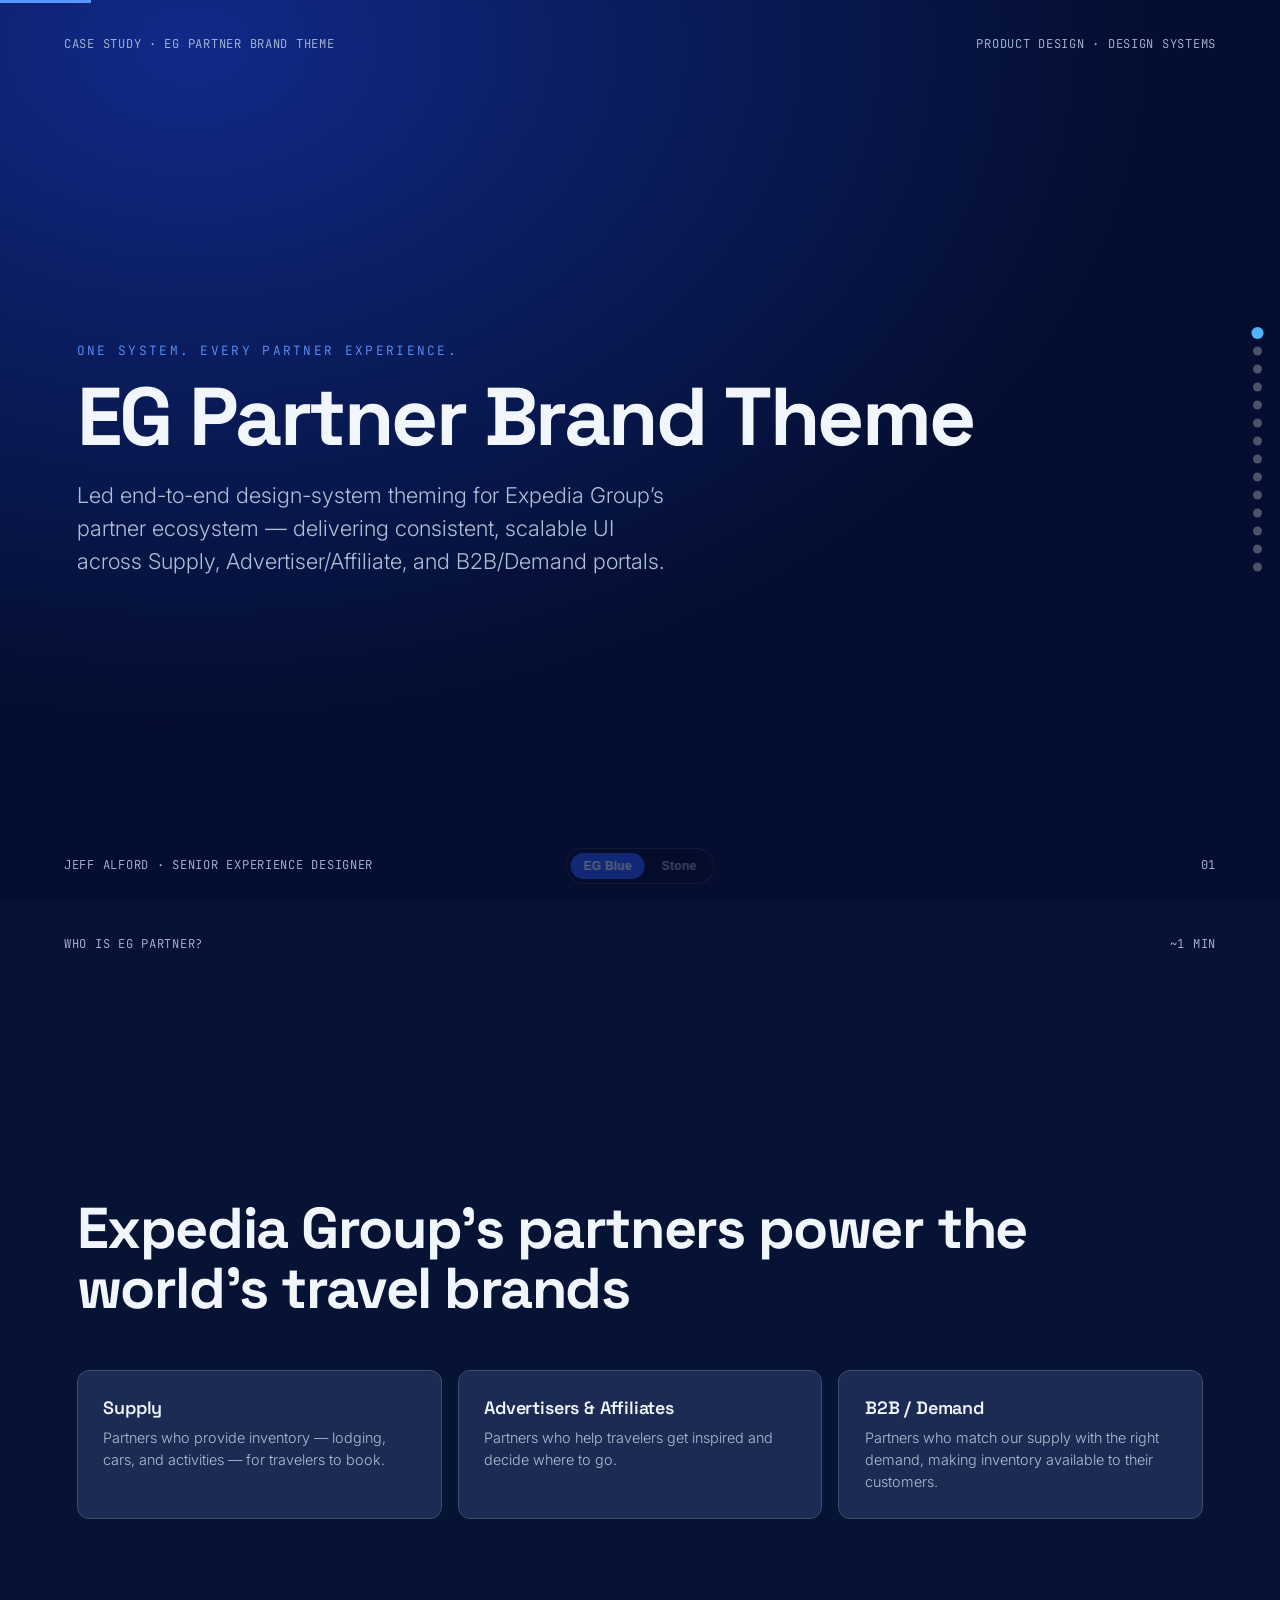
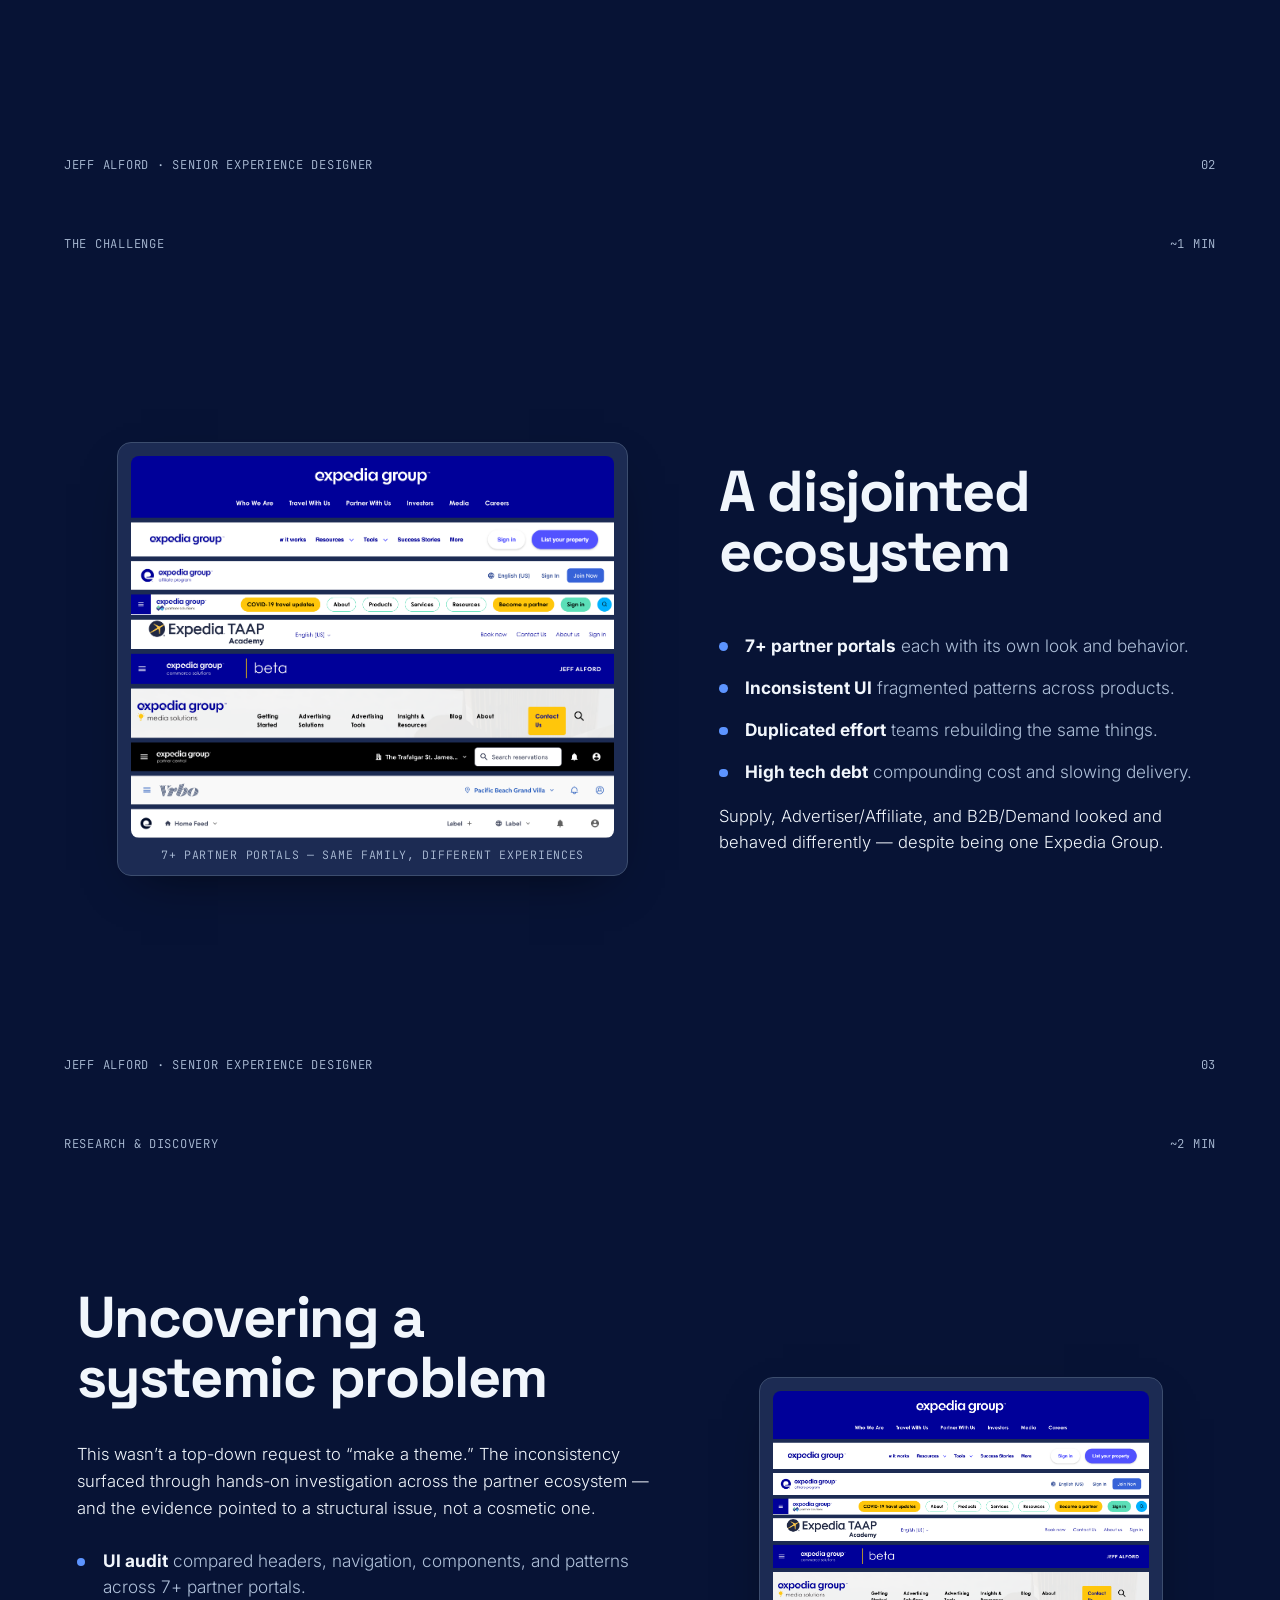
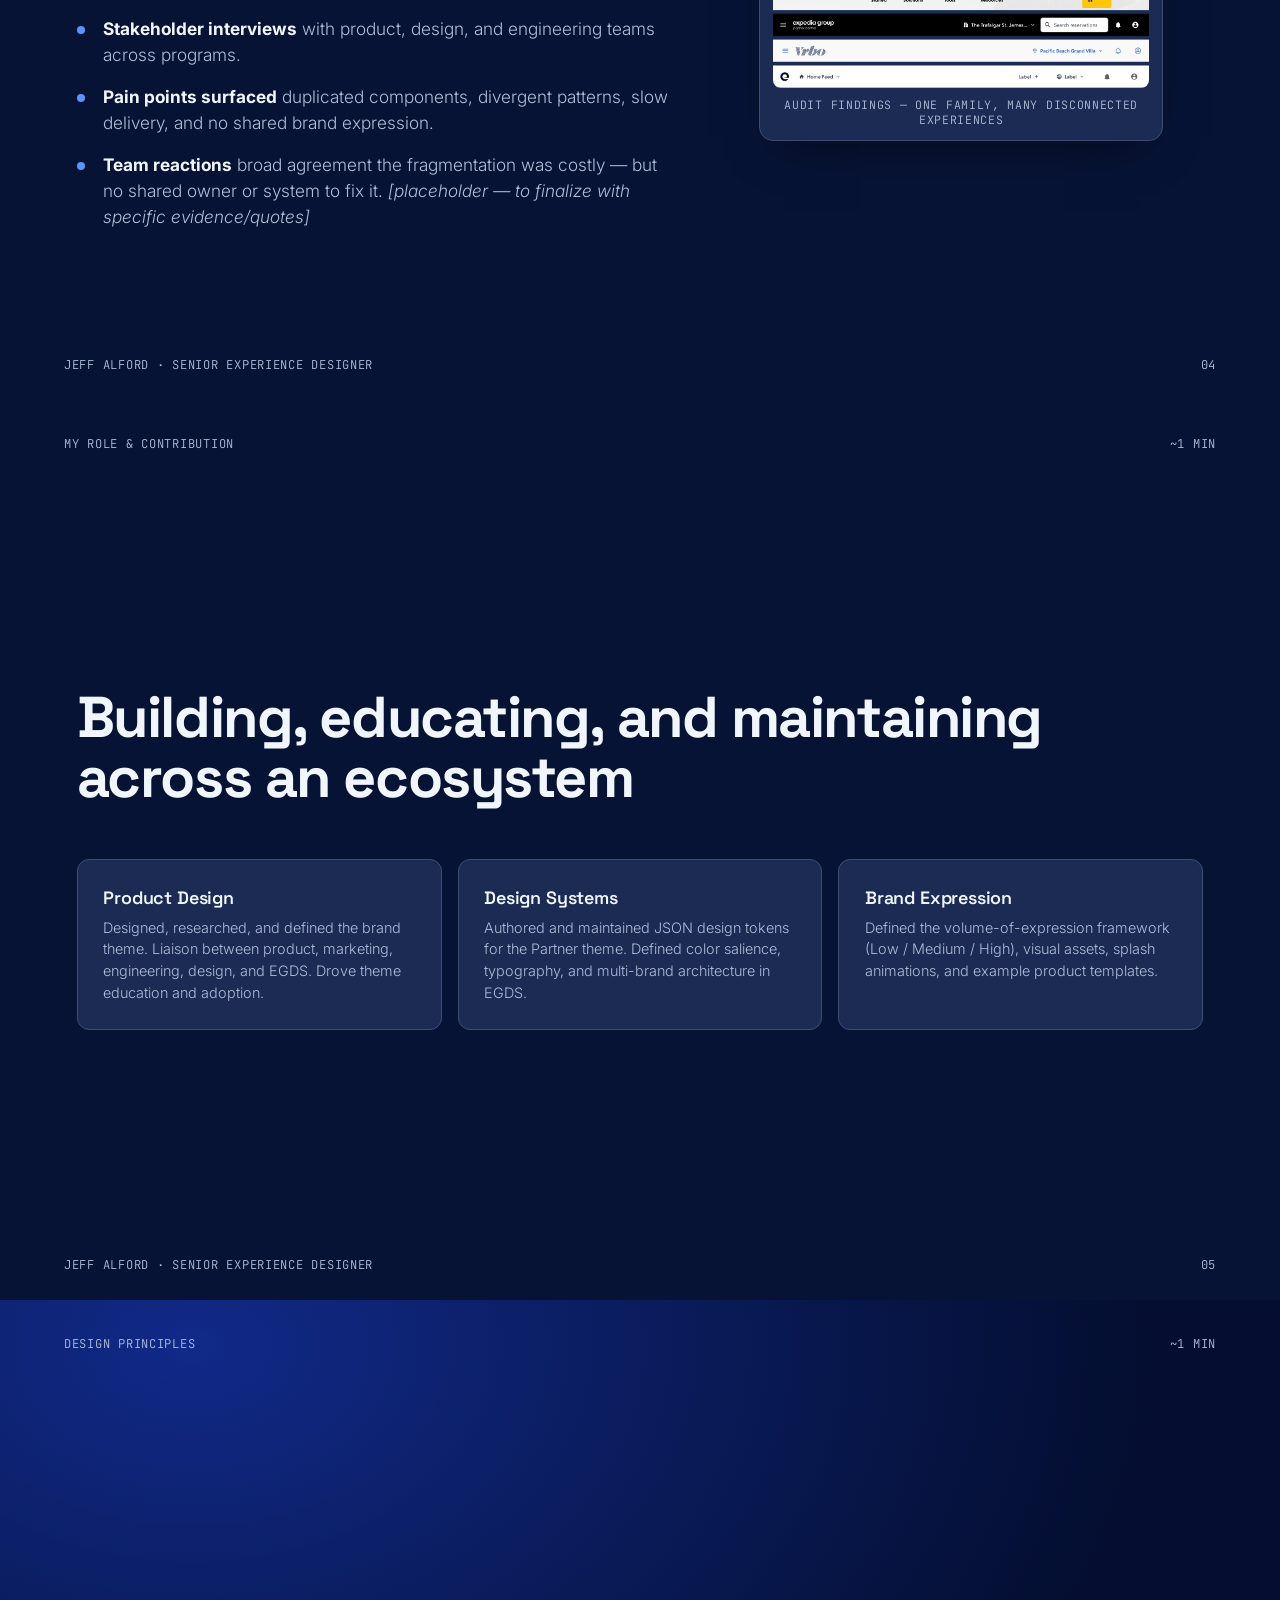
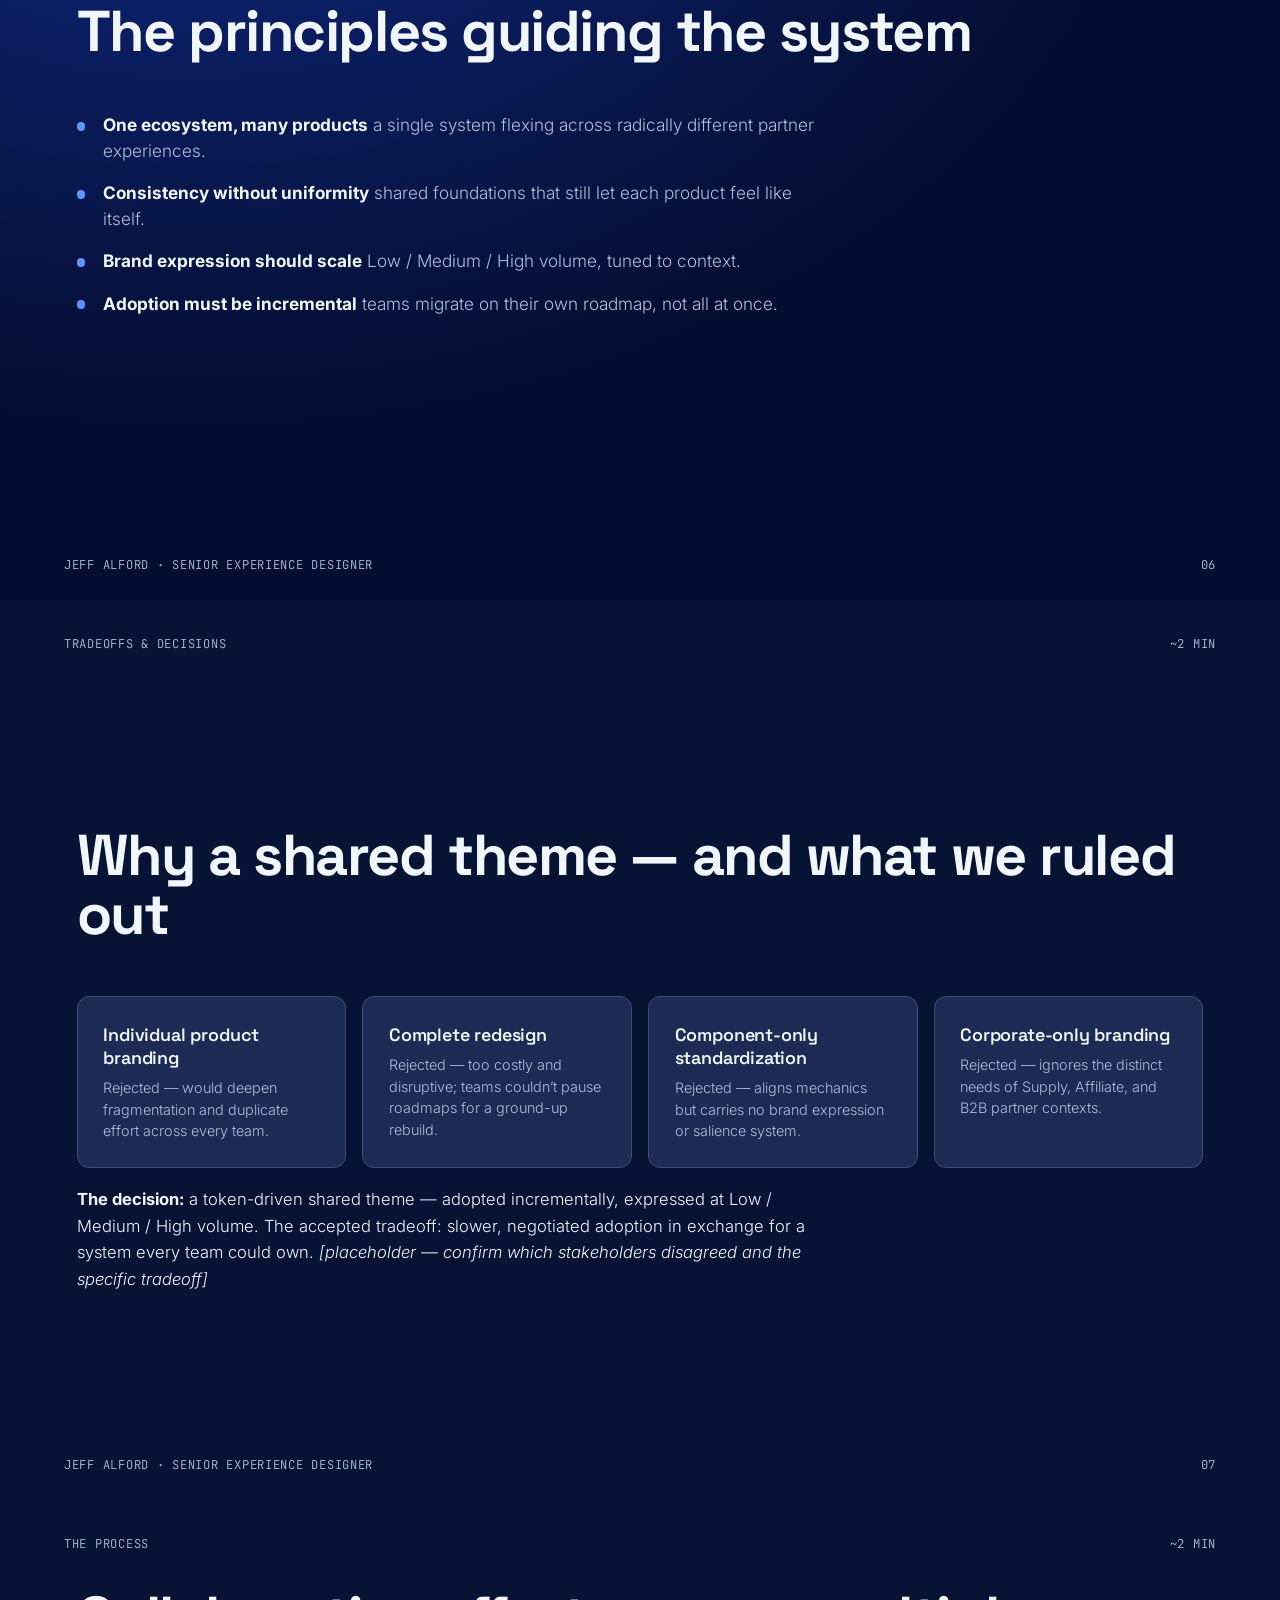
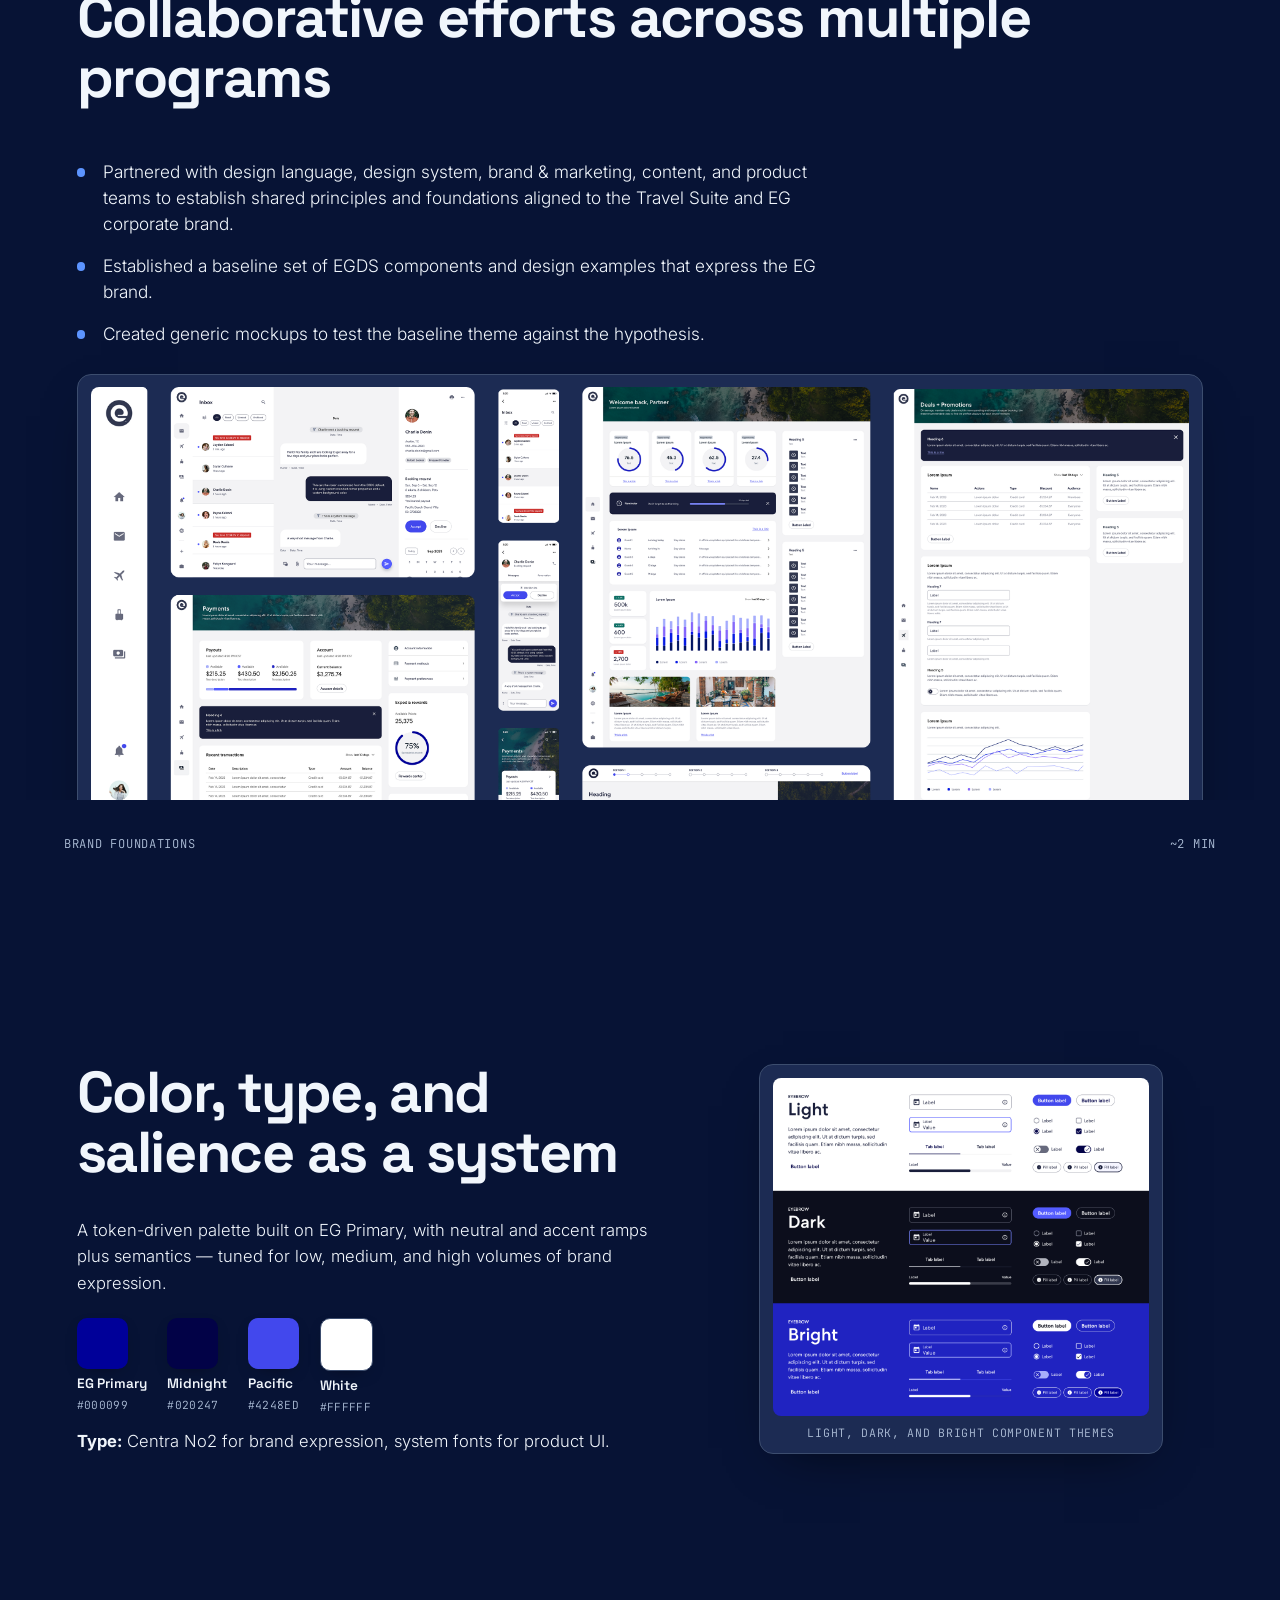
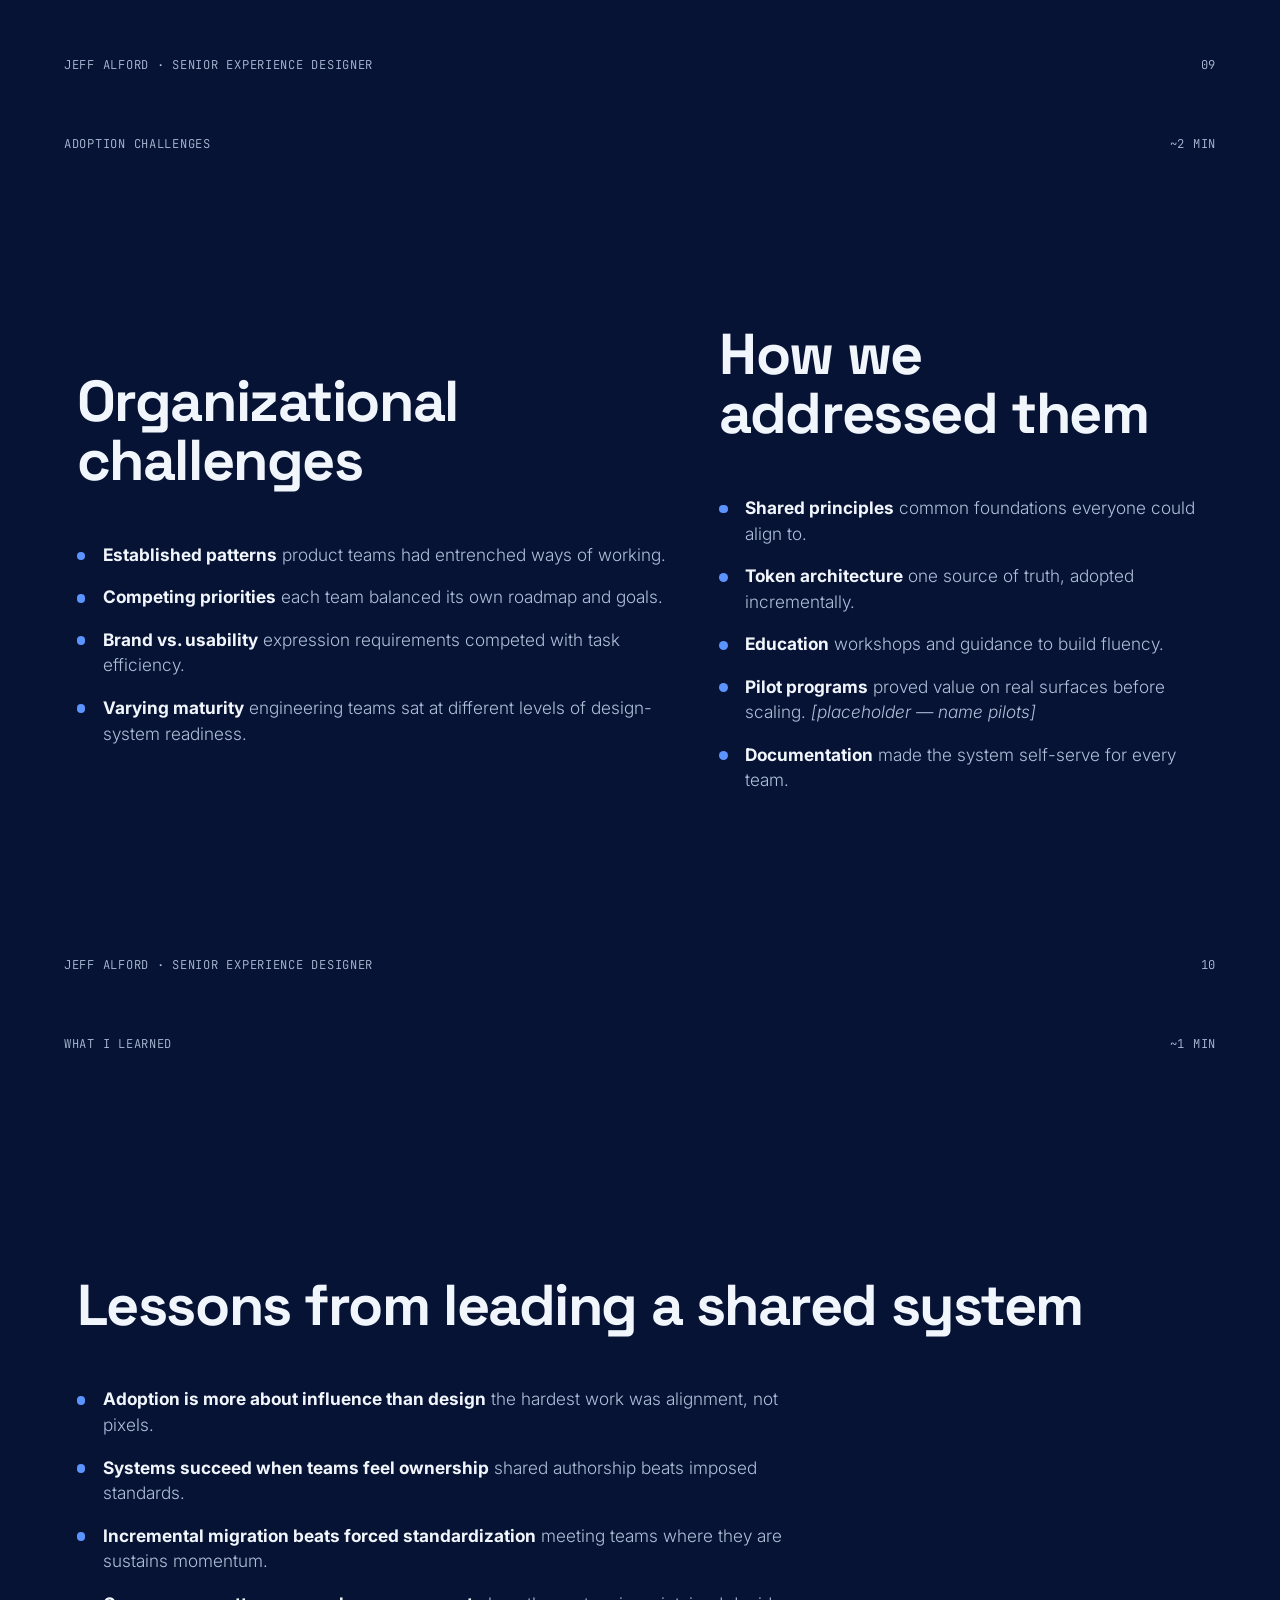
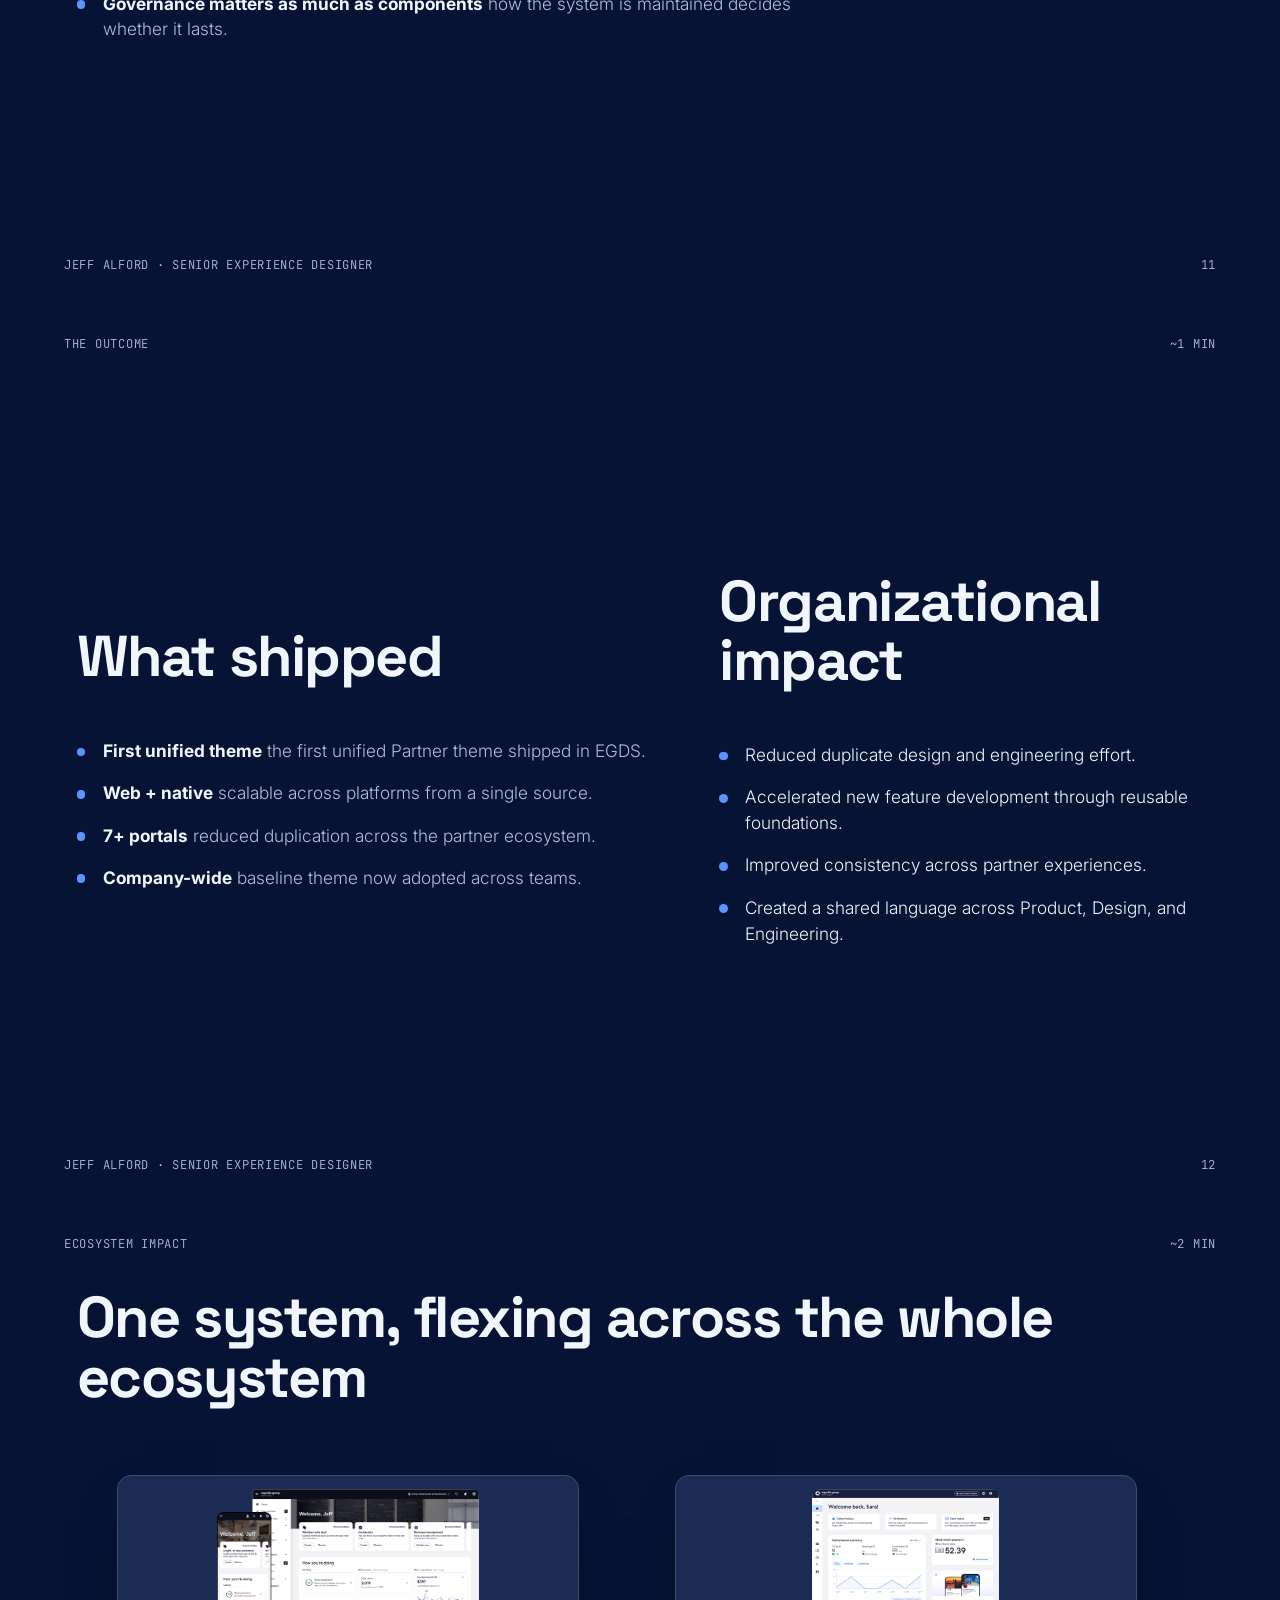
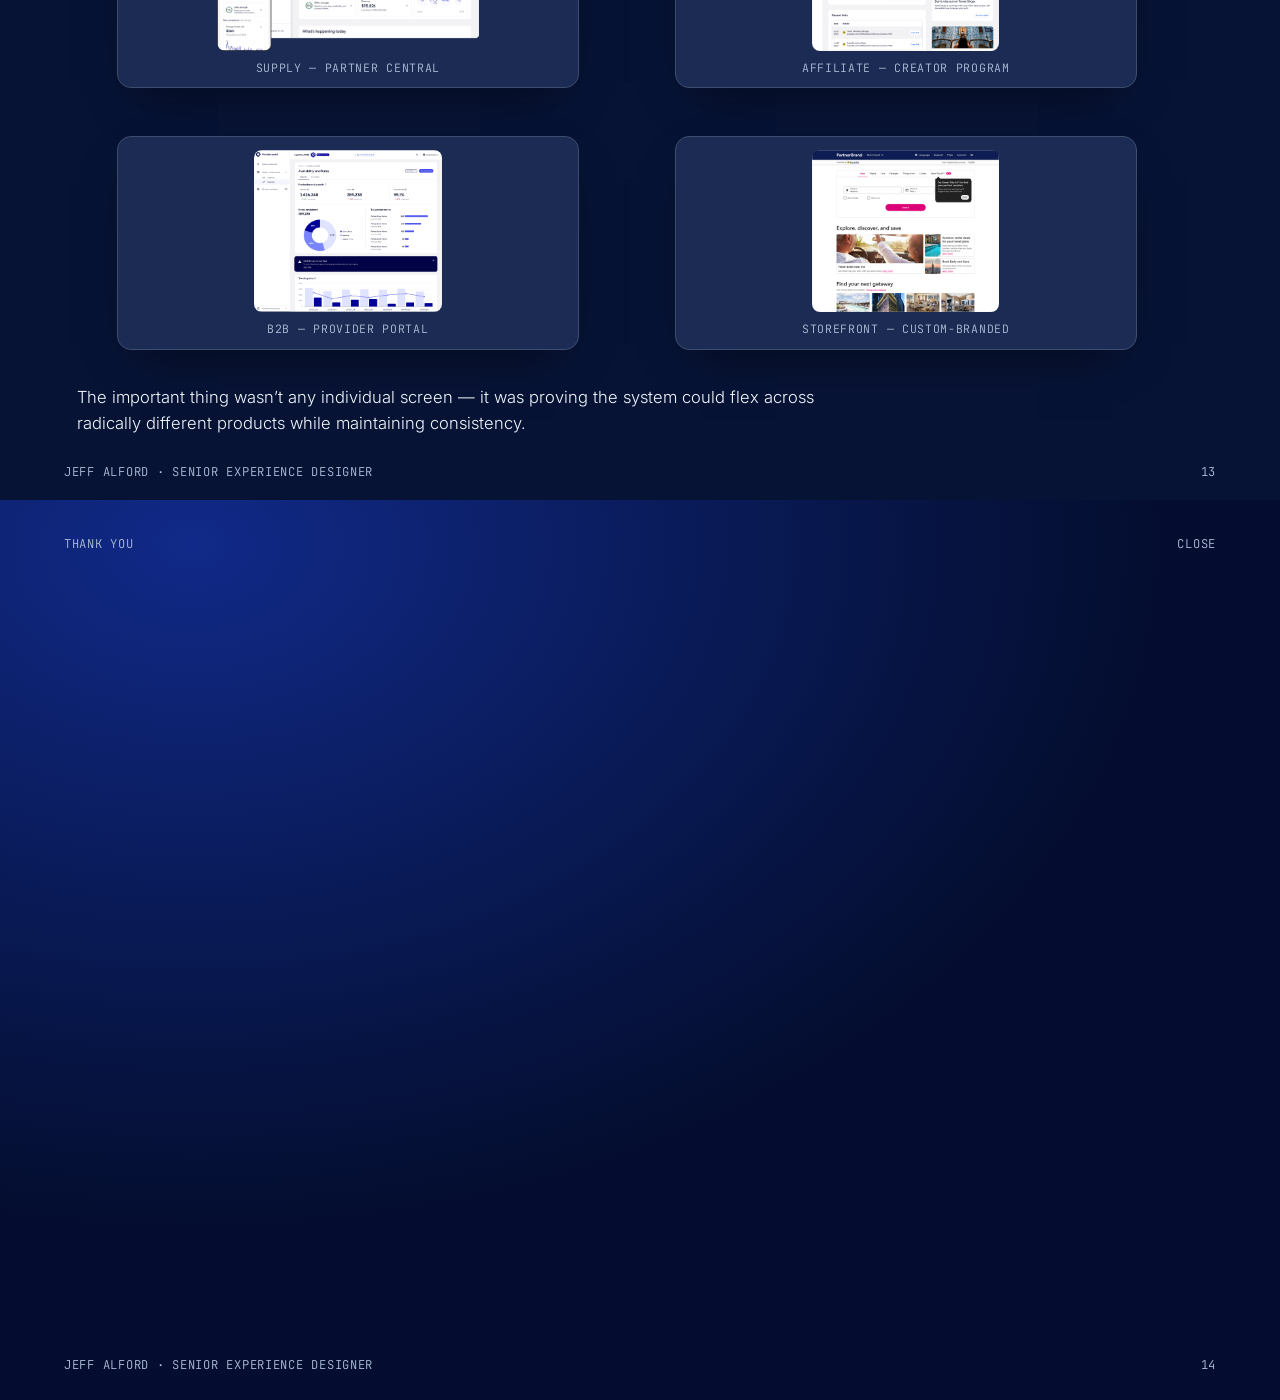
==== case-study-eg-partner.html @ e987540a "Update case-study-eg-partner.html" ====
<!DOCTYPE html>
<html lang="en" data-theme="eg">
<head>
  <meta charset="utf-8">
  <meta name="viewport" content="width=device-width, initial-scale=1">
  <!-- bump this value to force-clear saved browser edits after you bake them in -->
  <meta name="deck-id" content="eg-partner-eg-v1">
  <title>EG Partner Brand Theme — Case Study</title>

  <link rel="preconnect" href="https://fonts.googleapis.com">
  <link rel="preconnect" href="https://fonts.gstatic.com" crossorigin>
  <link rel="stylesheet" href="https://fonts.googleapis.com/css2?family=Space+Grotesk:wght@400;500;600;700&family=Inter:wght@100;200;300;400;500;600;700&family=JetBrains+Mono:wght@400;500&display=swap">

  <style>
/* ============================================================
   COMPOUND DECK KIT — engine CSS (full-page behavior + author chrome)
   Pair with deck-kit.js. Load order in <head>:
  <style>
/* ============================================================
   COMPOUND DECK KIT — engine CSS (full-page behavior + author chrome)
   Pair with deck-kit.js. Load order in <head>:
       <link rel="stylesheet" href="assets/deck-kit.css">
       <link rel="stylesheet" href="themes/<theme>.css">   (theme wins)
       <script defer src="assets/deck-kit.js"></script>
   Requirement: each slide is <section class="slide"> … </section>.
   Optional:    <script type="application/json" id="speaker-notes">
  [
    {"title": "Title", "note": "One system, every partner experience. End-to-end design-system theming across Supply, Advertiser/Affiliate, and B2B/Demand."},
    {"title": "Who is EG Partner?", "note": "Three partner types power the travel brands: Supply, Advertisers/Affiliates, and B2B/Demand."},
    {"title": "The Challenge", "note": "7+ disjointed portals, inconsistent UI, duplicated effort, high tech debt — all one Expedia Group."},
    {"title": "My Role", "note": "Product Design, Design Systems (JSON tokens), and Brand Expression. Plus education and adoption."},
    {"title": "Hypothesis", "note": "A branded Partner theme drives efficiency, removes redundancy, cuts tech debt, amplifies the brand promise."},
    {"title": "The Process", "note": "Collaborative across programs. Baseline EGDS components and mockups to test the hypothesis."},
    {"title": "Brand Foundations", "note": "Token-driven color and type. EG Primary, neutral/accent ramps, semantics. Low/Medium/High expression."},
    {"title": "Outcome", "note": "First unified Partner theme in EGDS, web + native, reduced duplication, now company-wide."},
    {"title": "Supply", "note": "Partner Central — dashboard, data-rich tables, high brand color for primary actions, web + mobile."},
    {"title": "Advertiser/Affiliate", "note": "Affiliate program dashboard — visuals, data insights, creator toolbox, high brand moments."},
    {"title": "B2B/Demand", "note": "Provider/Partner Portal — KPIs, deep analytics, dense tables, marketing dashboards."},
    {"title": "Brand", "note": "Custom-branded storefronts, AI-assisted templates, powered by Expedia."},
    {"title": "Thank You", "note": "Close on the theme: one system, every partner experience."}
  ]
  </script>

   Everything here is generic. Themes set colors/fonts/layout and may
   override the --dk-* chrome variables below to match the deck.
   by Compound Systems · usecompound.ai
============================================================ */

:root {
    /* chrome accents — themes override these to match the deck */
    --dk-accent:        #1f6b63;   /* active nav dot, reveal-gate, edit focus */
    --dk-accent-2:      #c9ae3c;   /* progress bar, marker pins */
    --dk-accent-bright: #5ae0c8;   /* active nav dot on dark slides */
    --dk-ease:          cubic-bezier(0.16, 1, 0.3, 1);
}

/* ---- full-page scroll-snap base ---- */
html { scroll-snap-type: y mandatory; scroll-behavior: smooth; }
@media (prefers-reduced-motion: reduce) { html { scroll-behavior: auto; } }
body { margin: 0; }

.slide {
    position: relative;
    width: 100vw; height: 100vh; height: 100dvh;
    scroll-snap-align: start; overflow: hidden;
    display: flex; flex-direction: column;
}

/* ---- reveal animation (ease-out-expo) ---- */
.reveal {
    opacity: 0; transform: translateY(28px);
    transition: opacity 0.8s var(--dk-ease), transform 0.8s var(--dk-ease);
}
.slide.visible .reveal { opacity: 1; transform: none; }
.reveal.d1{transition-delay:.05s}.reveal.d2{transition-delay:.12s}.reveal.d3{transition-delay:.20s}
.reveal.d4{transition-delay:.28s}.reveal.d5{transition-delay:.36s}.reveal.d6{transition-delay:.44s}
.reveal.d7{transition-delay:.52s}.reveal.d8{transition-delay:.60s}

/* ---- tap-to-reveal gate (optional, opt-in) ----
   Wrap hidden content in [data-gate]; put a <button class="reveal-gate">
   inside it. Click (or Enter/Space on that slide) reveals .gate-item kids. */
[data-gate] .gate-item {
    opacity: 0; transform: translateY(16px);
    transition: opacity .7s var(--dk-ease), transform .7s var(--dk-ease);
}
[data-gate].revealed .gate-item { opacity: 1; transform: none; }
[data-gate].revealed .reveal-gate { opacity: 0; pointer-events: none; transform: scale(1.03); }
.reveal-gate {
    cursor: pointer; transition: opacity .5s var(--dk-ease), transform .5s var(--dk-ease);
}

/* ---- progress + nav dots (auto-injected) ---- */
.deck-progress { position: fixed; top: 0; left: 0; height: 3px; width: 0%; background: var(--dk-accent-2); z-index: 9999; transition: width .3s cubic-bezier(.2,.7,.2,1); }
.nav-dots { position: fixed; right: clamp(10px,1.4vw,18px); top: 50%; transform: translateY(-50%); display: flex; flex-direction: column; gap: 9px; z-index: 9998; }
.nav-dots button { width: 9px; height: 9px; border-radius: 50%; background: rgba(127,127,127,.30); border: none; padding: 0; cursor: pointer; transition: background .3s, transform .3s; }
.nav-dots button.on { background: var(--dk-accent); transform: scale(1.35); }
.nav-dots button.light { background: rgba(244,242,237,.3); }
.nav-dots button.light.on { background: var(--dk-accent-bright); }

/* ============================================================
   PRESENTATION CURSOR
   A soft circle that auto-contrasts against any background via
   mix-blend-mode: difference (light on dark, dark on light), grows
   over interactive targets. Pointer devices only. Off while editing.
============================================================ */
.deck-cursor {
    position: fixed; top: 0; left: 0; width: 24px; height: 24px; border-radius: 50%;
    background: rgba(255,255,255,0.6); mix-blend-mode: difference;
    pointer-events: none; z-index: 2147483000;
    transition: width .18s var(--dk-ease), height .18s var(--dk-ease), background .18s var(--dk-ease), opacity .2s ease;
}
.deck-cursor.hot { width: 48px; height: 48px; background: rgba(255,255,255,0.88); }
.deck-cursor.hidden { opacity: 0; }
body.deck-cursor-on, body.deck-cursor-on * { cursor: none !important; }
@media (hover: none), (pointer: coarse) {
    .deck-cursor { display: none !important; }
    body.deck-cursor-on, body.deck-cursor-on * { cursor: auto !important; }
}

/* ============================================================
   AUTHOR + PRESENTER CHROME
   Controls live top-center and only appear when the mouse is near
   the top edge. All chrome is hidden in print.
============================================================ */
.ea-controls {
    position: fixed; top: 12px; left: 50%; display: flex; gap: 6px;
    z-index: 2147483600; font-family: -apple-system, BlinkMacSystemFont, "Segoe UI", sans-serif;
    opacity: 0; pointer-events: none; transform: translate(-50%, -10px);
    transition: opacity .25s ease, transform .25s cubic-bezier(.2,.8,.2,1);
}
.ea-controls.near-top { opacity: 0.9; pointer-events: auto; transform: translate(-50%, 0); }
.ea-controls.near-top:hover { opacity: 1; }
.ea-controls button { appearance: none; background: rgba(18,20,22,.85); backdrop-filter: blur(8px); border: 1px solid rgba(255,255,255,.16); color: #f4f2ed; padding: 6px 11px; border-radius: 7px; font-size: 12px; font-weight: 500; cursor: pointer; white-space: nowrap; transition: background .15s; }
.ea-controls button:hover { background: rgba(18,20,22,.97); }
.ea-controls button.on { background: var(--dk-accent-2); border-color: var(--dk-accent-2); color: #14140e; }
.ea-controls button.ea-mini { padding: 6px 9px; opacity: .7; }

body.ea-editing [contenteditable]:hover { outline: 1px dashed color-mix(in srgb, var(--dk-accent) 45%, transparent); outline-offset: 3px; }
body.ea-editing [contenteditable]:focus { outline: 1.5px dashed color-mix(in srgb, var(--dk-accent-2) 85%, transparent); outline-offset: 3px; }
body.ea-annotating .slide [data-ea-id]:hover { outline: 1px solid color-mix(in srgb, var(--dk-accent-2) 55%, transparent); outline-offset: 2px; cursor: crosshair; }
body.ea-annotating .slide { cursor: crosshair; user-select: none; }

/* free-form region annotations: a box drawn anywhere, with a note pinned to it */
.ea-region { position: absolute; box-sizing: border-box; z-index: 45; display: none; cursor: pointer; border: 1.5px solid var(--dk-accent-2); border-radius: 6px; background: color-mix(in srgb, var(--dk-accent-2) 10%, transparent); }
body.ea-annotating .ea-region, body.ea-editing .ea-region { display: block; }
.ea-region > .ea-marker { display: block; }
.ea-region-draw { position: fixed; box-sizing: border-box; z-index: 2147483600; pointer-events: none; border: 1.5px dashed var(--dk-accent-2); border-radius: 6px; background: color-mix(in srgb, var(--dk-accent-2) 12%, transparent); }

.ea-marker { display: none; position: absolute; top: -11px; right: -11px; z-index: 50; width: 22px; height: 22px; border-radius: 50%; background: var(--dk-accent-2); color: #14140e; font-size: 12px; line-height: 22px; text-align: center; cursor: pointer; box-shadow: 0 2px 6px rgba(0,0,0,.3); }
body.ea-editing .ea-marker, body.ea-annotating .ea-marker { display: block; }

.ea-popover { position: fixed; z-index: 2147483650; width: 300px; background: #16302d; border: 1px solid rgba(255,255,255,.14); border-radius: 10px; padding: 12px; box-shadow: 0 12px 34px rgba(0,0,0,.5); display: flex; flex-direction: column; gap: 10px; font-family: -apple-system, BlinkMacSystemFont, sans-serif; }
.ea-popover textarea { width: 100%; min-height: 90px; resize: vertical; background: rgba(255,255,255,.06); border: 1px solid rgba(255,255,255,.14); border-radius: 7px; color: #f4f2ed; font: inherit; font-size: 14px; padding: 9px; line-height: 1.45; }
.ea-pop-row { display: flex; justify-content: space-between; }
.ea-pop-row button { appearance: none; border: 0; border-radius: 7px; padding: 7px 14px; font: inherit; font-size: 13px; font-weight: 500; cursor: pointer; }
.ea-pop-del { background: transparent; color: rgba(244,242,237,.55); }
.ea-pop-save { background: var(--dk-accent); color: #fff; }

.ea-notes-panel { position: fixed; right: 16px; bottom: 16px; width: 460px; max-width: calc(100vw - 32px); max-height: 44vh; background: #0c1c1c; border: 1px solid rgba(255,255,255,.14); border-radius: 12px; box-shadow: 0 14px 40px rgba(0,0,0,.55); z-index: 2147483620; display: none; flex-direction: column; overflow: hidden; font-family: -apple-system, BlinkMacSystemFont, sans-serif; }
.ea-notes-panel.open { display: flex; }
.ea-np-head { display: flex; align-items: center; justify-content: space-between; padding: 12px 16px; border-bottom: 1px solid rgba(255,255,255,.1); }
.ea-np-label { font-size: 12px; text-transform: uppercase; letter-spacing: .12em; color: var(--dk-accent-bright); font-weight: 600; }
.ea-np-hint { font-size: 11px; color: rgba(244,242,237,.4); margin-left: 8px; text-transform: none; letter-spacing: 0; }
.ea-np-close { appearance: none; background: transparent; border: 0; color: rgba(244,242,237,.55); font-size: 20px; cursor: pointer; }
.ea-np-body { padding: 16px; overflow-y: auto; font-size: 17px; line-height: 1.55; color: #f4f2ed; outline: none; }
.ea-np-body strong { color: var(--dk-accent-2); }
.ea-notes-panel.editing .ea-np-body { background: rgba(255,255,255,.04); box-shadow: inset 0 0 0 1.5px color-mix(in srgb, var(--dk-accent-2) 60%, transparent); border-radius: 8px; }

.ea-toast { position: fixed; bottom: 18px; left: 50%; transform: translate(-50%, 12px); background: #16302d; color: #f4f2ed; border: 1px solid rgba(255,255,255,.14); padding: 8px 16px; border-radius: 999px; font-size: 13px; z-index: 2147483640; opacity: 0; pointer-events: none; transition: opacity .2s, transform .2s; font-family: -apple-system, BlinkMacSystemFont, sans-serif; }
.ea-toast.show { opacity: 1; transform: translate(-50%, 0); }

/* ---- print: one slide per page, animations resolved, chrome gone ---- */
@page { size: 1280px 720px; margin: 0; }
@media print {
    html, body { scroll-snap-type: none; -webkit-print-color-adjust: exact !important; print-color-adjust: exact !important; }
    * { -webkit-print-color-adjust: exact !important; print-color-adjust: exact !important; }
    .slide { width: 1280px; height: 720px; page-break-after: always; break-after: page; }
    .reveal { opacity: 1 !important; transform: none !important; }
    [data-gate] .gate-item { opacity: 1 !important; transform: none !important; }
    .reveal-gate { display: none !important; }
    .deck-progress, .nav-dots, .ea-controls, .ea-notes-panel, .ea-popover, .ea-toast, .ea-marker, .ea-region, .ea-region-draw, .deck-cursor, .theme-switch { display: none !important; }
    /* No edit-mode affordances in print: contenteditable focus rings, the
       hover/focus dashed outlines (lines 104-106), nothing draws a box. */
    [contenteditable], body.ea-editing [contenteditable]:hover, body.ea-editing [contenteditable]:focus,
    body.ea-annotating .slide [data-ea-id]:hover, [data-ea-id], :focus, :focus-visible { outline: none !important; box-shadow: none !important; }
}

  </style>
  <style>
/* ============================================================
   THEME · STONE — Design Foundry dark mode (Stone brand)
   Tokens from JEFFRO Design Foundry .dark[data-brand="stone"].
   Set <html data-theme="stone">. Load after deck-kit.css.
============================================================ */

[data-theme="stone"] {
    --bg: oklch(0.2 0.006 92); --bg-sec: oklch(0.27 0.006 80); --surface: oklch(0.319 0.007 68);
    --text: oklch(0.95 0.007 81); --text-soft: oklch(0.777 0.012 85); --hair: oklch(0.35 0.006 80);
    --accent: oklch(0.72 0.21 40); --pill-bg: oklch(0.72 0.21 40 / 0.14);
    --cta-bg: oklch(0.72 0.21 40); --cta-text: oklch(0.134 0 0);
    --font-display: 'Space Grotesk', system-ui, sans-serif;
    --font-body: 'Inter', system-ui, sans-serif;
    --font-mono: 'JetBrains Mono', ui-monospace, monospace;
    /* engine chrome */
    --dk-accent: oklch(0.55 0.18 40); --dk-accent-2: oklch(0.75 0.13 215); --dk-accent-bright: oklch(0.72 0.21 40);
}

[data-theme="stone"] .slide { background: var(--bg); color: var(--text); font-family: var(--font-body); font-weight: 300; }
[data-theme="stone"] .slide.sec { background: radial-gradient(120% 120% at 20% 10%, oklch(0.28 0.03 50) 0%, oklch(0.2 0.006 92) 55%); }

[data-theme="stone"] .top { display: flex; justify-content: space-between; align-items: center; padding: clamp(1.5rem,4vh,2.5rem) clamp(2rem,5vw,4.5rem); }
[data-theme="stone"] .body { flex: 1; display: flex; flex-direction: column; justify-content: center; padding: 0 clamp(2rem,6vw,5.5rem); width: 100%; max-width: 1600px; margin: 0 auto; box-sizing: border-box; }
[data-theme="stone"] .bot { display: flex; justify-content: space-between; align-items: center; padding: clamp(1.1rem,3vh,1.9rem) clamp(2rem,5vw,4.5rem); }
[data-theme="stone"] .brand, [data-theme="stone"] .meta, [data-theme="stone"] .pg, [data-theme="stone"] .brand-mark { font-family: var(--font-mono); font-size: clamp(.68rem,.95vw,.85rem); letter-spacing: .06em; color: var(--text-soft); text-transform: uppercase; }

[data-theme="stone"] .overline { font-family: var(--font-mono); text-transform: uppercase; letter-spacing: .18em; font-size: clamp(.68rem,1vw,.9rem); color: var(--accent); margin: 0 0 clamp(.7rem,1.6vh,1.1rem); }
[data-theme="stone"] .display { font-family: var(--font-display); font-weight: 700; font-size: clamp(2.6rem,6.4vw,5.2rem); line-height: 1.0; letter-spacing: -.03em; margin: 0; color: var(--accent); }
[data-theme="stone"] .section { font-family: var(--font-display); font-weight: 700; font-size: clamp(2rem,4.6vw,3.6rem); line-height: 1.04; letter-spacing: -.025em; margin: 0; padding-bottom: 1.5rem; color: var(--accent); }
[data-theme="stone"] .lead { font-size: clamp(1.05rem,1.7vw,1.55rem); line-height: 1.5; color: var(--text-soft); max-width: 46ch; margin: clamp(1rem,2.4vh,1.6rem) 0 0; }
[data-theme="stone"] p { font-size: clamp(1rem,1.3vw,1.28rem); line-height: 1.6; margin: .6rem 0 0; font-weight: 300; max-width: 75ch; }
[data-theme="stone"] .quote { font-style: italic; color: var(--accent); max-width: 60ch; }

/* Feature pull-quote — design-system tokens only */
[data-theme="stone"] .pull-quote {
    position: relative;
    max-width: 56ch;
    margin: clamp(1.4rem,3vh,2.2rem) 0 0;
    padding: clamp(1.6rem,3.2vw,2.4rem);
    background: oklch(0.72 0.21 40 / 0.1);
    border: 1px solid oklch(0.72 0.21 40 / 0.5);
    border-radius: 14px;
    font-family: var(--font-display);
    font-weight: 500;
    font-style: normal;
    font-size: clamp(1.25rem,2.1vw,1.85rem);
    line-height: 1.34;
    letter-spacing: -.015em;
    color: var(--text);
}
[data-theme="stone"] .pull-quote cite {
    display: block;
    margin-top: clamp(.9rem,1.8vh,1.3rem);
    font-family: var(--font-mono);
    font-style: normal;
    font-weight: 400;
    font-size: clamp(.72rem,1vw,.9rem);
    letter-spacing: .08em;
    text-transform: uppercase;
    color: var(--text-soft);
}
[data-theme="stone"] .footnote { color: var(--text-soft); font-size: clamp(.82rem,1vw,1rem); }
[data-theme="stone"] .rule { width: 48px; height: 2px; background: var(--accent); margin: clamp(1rem,2.5vh,1.6rem) 0; }
[data-theme="stone"] strong { color: var(--text); font-weight: 700; }

[data-theme="stone"] .stat-number { font-family: var(--font-display); font-weight: 700; font-size: clamp(3.4rem,11vw,9rem); line-height: .88; letter-spacing: -.03em; color: var(--accent); font-variant-numeric: tabular-nums; }
[data-theme="stone"] .stat-label { font-size: clamp(1rem,1.5vw,1.4rem); font-weight: 600; margin-top: .6rem; }
[data-theme="stone"] .stat-sub { color: var(--text-soft); font-family: var(--font-mono); font-size: clamp(.78rem,1.1vw,1rem); margin-top: .4rem; }

[data-theme="stone"] .card-grid { display: grid; grid-template-columns: repeat(auto-fit, minmax(210px,1fr)); gap: clamp(1rem,2vw,1rem); margin-top: clamp(1.4rem,3vh,2.2rem); }
[data-theme="stone"] .card { background: var(--surface); border: 1px solid var(--hair); border-radius: 12px; padding: clamp(1.1rem,2vw,1.7rem); }
[data-theme="stone"] .card-t { font-family: var(--font-display); font-weight: 600; font-size: clamp(1.05rem,1.4vw,1.4rem); color: var(--text); letter-spacing: -.01em; }
[data-theme="stone"] .card-d { color: var(--text-soft); font-size: clamp(.9rem,1.1vw,1.1rem); margin-top: .5rem; line-height: 1.5; }

[data-theme="stone"] .pill { display: inline-flex; align-items: center; gap: .4em; background: var(--pill-bg); color: var(--accent); border: 1px solid var(--hair); border-radius: 999px; padding: .35em .9em; font-size: clamp(.76rem,1vw,.95rem); font-family: var(--font-mono); }
[data-theme="stone"] .kbd { font-family: var(--font-mono); background: var(--surface); border: 1px solid var(--hair); border-bottom-width: 2px; border-radius: 7px; padding: .12em .5em; font-size: .92em; color: var(--accent); }
[data-theme="stone"] .cta { display: inline-flex; align-items: center; gap: .5em; background: var(--cta-bg); color: var(--cta-text); font-family: var(--font-body); font-weight: 600; padding: clamp(.7rem,1.5vh,1rem) clamp(1.3rem,2.5vw,1.9rem); border-radius: 10px; text-decoration: none; font-size: clamp(1rem,1.3vw,1.2rem); }

[data-theme="stone"] ul.bullets { list-style: none; padding: 0; margin: clamp(1.2rem,3vh,2rem) 0 0; display: grid; gap: clamp(.8rem,1.8vh,1.3rem); max-width: 75ch; }
[data-theme="stone"] ul.bullets li { position: relative; padding-left: 1.5em; font-size: clamp(1rem,1.35vw,1.32rem); line-height: 1.5; color: var(--text); }
[data-theme="stone"] ul.bullets li::before { content: ""; position: absolute; left: 0; top: .55em; width: .5em; height: .5em; border-radius: 999px; background: var(--accent); }
[data-theme="stone"] ul.bullets li span { color: var(--text-soft); }

/* Split layout — text + supporting screenshot */
[data-theme="stone"] .split { display: grid; grid-template-columns: 1.1fr .9fr; align-items: center; gap: clamp(2rem,4vw,4rem); width: 100%; }
[data-theme="stone"] .split .split-media { display: flex; justify-content: center; }
[data-theme="stone"] .shot { display: flex; flex-direction: column; align-items: center; max-width: 100%; max-height: 62vh; border: 1px solid var(--hair); border-radius: 14px; background: var(--surface); padding: clamp(.5rem,1vw,.9rem); box-shadow: 0 18px 50px -24px oklch(0 0 0 / 0.65); box-sizing: border-box; }
[data-theme="stone"] .shot img { display: block; width: auto; max-width: 100%; height: auto; max-height: 58vh; object-fit: contain; border-radius: 8px; }
[data-theme="stone"] .shot figcaption { font-family: var(--font-mono); font-size: clamp(.7rem,.9vw,.85rem); letter-spacing: .06em; text-transform: uppercase; color: var(--text-soft); margin-top: clamp(.5rem,1vh,.8rem); text-align: center; }

/* Slide 6 — decisions two-column + system diagram band */
[data-theme="stone"] .decisions { display: grid; grid-template-columns: 1fr 1fr; align-items: start; gap: clamp(2rem,4vw,4rem); margin-top: clamp(1.2rem,2.6vh,1.8rem); }
[data-theme="stone"] .decisions ul.bullets { margin-top: 0; }
[data-theme="stone"] .decisions .decision-pick { display: flex; align-items: center; align-self: stretch; }
[data-theme="stone"] .decisions .decision-pick .pull-quote { margin: 0; max-width: none; font-size: clamp(1.05rem,1.5vw,1.4rem); }
[data-theme="stone"] .system-band { margin: clamp(1.4rem,3vh,2.2rem) 0 0; border: 1px solid var(--hair); border-radius: 14px; background: var(--surface); padding: clamp(.5rem,1vw,.9rem); box-shadow: 0 18px 50px -24px oklch(0 0 0 / 0.65); }
[data-theme="stone"] .system-band img { display: block; width: 100%; height: auto; object-fit: contain; border-radius: 8px; }
[data-theme="stone"] .system-band figcaption { font-family: var(--font-mono); font-size: clamp(.7rem,.9vw,.85rem); letter-spacing: .06em; text-transform: uppercase; color: var(--text-soft); margin-top: clamp(.5rem,1vh,.8rem); text-align: center; }

  </style>

  <style>
/* ============================================================
   THEME · EG — Expedia Group Partner brand (deep navy)
   Tokens from EG Partner brand. EG Blue #000099, Pacific #4248ED.
   Set <html data-theme="eg">. Load after deck-kit.css.
============================================================ */

[data-theme="eg"] {
    --bg: oklch(0.20 0.07 266); --bg-sec: oklch(0.25 0.08 266); --surface: oklch(0.30 0.075 266);
    --text: oklch(0.97 0.01 255); --text-soft: oklch(0.80 0.04 258); --hair: oklch(0.42 0.06 264);
    --accent: oklch(0.68 0.17 262); --pill-bg: oklch(0.68 0.17 262 / 0.16);
    --cta-bg: oklch(0.55 0.24 266); --cta-text: oklch(0.99 0 0);
    --font-display: 'Space Grotesk', system-ui, sans-serif;
    --font-body: 'Inter', system-ui, sans-serif;
    --font-mono: 'JetBrains Mono', ui-monospace, monospace;
    /* engine chrome */
    --dk-accent: oklch(0.55 0.24 266); --dk-accent-2: oklch(0.68 0.17 262); --dk-accent-bright: oklch(0.75 0.16 250);
}

[data-theme="eg"] .slide { background: var(--bg); color: var(--text); font-family: var(--font-body); font-weight: 300; }
[data-theme="eg"] .slide.sec { background: radial-gradient(130% 130% at 15% 5%, oklch(0.34 0.16 266) 0%, oklch(0.18 0.07 266) 58%); }

[data-theme="eg"] .top { display: flex; justify-content: space-between; align-items: center; padding: clamp(1.5rem,4vh,2.5rem) clamp(2rem,5vw,4.5rem); }
[data-theme="eg"] .body { flex: 1; display: flex; flex-direction: column; justify-content: center; padding: 0 clamp(2rem,6vw,5.5rem); width: 100%; max-width: 1600px; margin: 0 auto; box-sizing: border-box; }
[data-theme="eg"] .bot { display: flex; justify-content: space-between; align-items: center; padding: clamp(1.1rem,3vh,1.9rem) clamp(2rem,5vw,4.5rem); }
[data-theme="eg"] .brand, [data-theme="eg"] .meta, [data-theme="eg"] .pg, [data-theme="eg"] .brand-mark { font-family: var(--font-mono); font-size: clamp(.68rem,.95vw,.85rem); letter-spacing: .06em; color: var(--text-soft); text-transform: uppercase; }

[data-theme="eg"] .overline { font-family: var(--font-mono); text-transform: uppercase; letter-spacing: .18em; font-size: clamp(.68rem,1vw,.9rem); color: var(--accent); margin: 0 0 clamp(.7rem,1.6vh,1.1rem); }
[data-theme="eg"] .display { font-family: var(--font-display); font-weight: 700; font-size: clamp(2.6rem,6.4vw,5.2rem); line-height: 1.0; letter-spacing: -.03em; margin: 0; color: var(--text); }
[data-theme="eg"] .section { font-family: var(--font-display); font-weight: 700; font-size: clamp(2rem,4.6vw,3.6rem); line-height: 1.04; letter-spacing: -.025em; margin: 0; padding-bottom: 1.5rem; color: var(--text); }
[data-theme="eg"] .lead { font-size: clamp(1.05rem,1.7vw,1.55rem); line-height: 1.5; color: var(--text-soft); max-width: 46ch; margin: clamp(1rem,2.4vh,1.6rem) 0 0; }
[data-theme="eg"] p { font-size: clamp(1rem,1.3vw,1.28rem); line-height: 1.6; margin: .6rem 0 0; font-weight: 300; max-width: 75ch; }
[data-theme="eg"] .quote { font-style: italic; color: var(--accent); max-width: 60ch; }

/* Feature pull-quote — design-system tokens only */
[data-theme="eg"] .pull-quote {
    position: relative;
    max-width: 56ch;
    margin: clamp(1.4rem,3vh,2.2rem) 0 0;
    padding: clamp(1.6rem,3.2vw,2.4rem);
    background: oklch(0.68 0.17 262 / 0.12);
    border: 1px solid oklch(0.68 0.17 262 / 0.5);
    border-radius: 14px;
    font-family: var(--font-display);
    font-weight: 500;
    font-style: normal;
    font-size: clamp(1.25rem,2.1vw,1.85rem);
    line-height: 1.34;
    letter-spacing: -.015em;
    color: var(--text);
}
[data-theme="eg"] .pull-quote cite {
    display: block;
    margin-top: clamp(.9rem,1.8vh,1.3rem);
    font-family: var(--font-mono);
    font-style: normal;
    font-weight: 400;
    font-size: clamp(.72rem,1vw,.9rem);
    letter-spacing: .08em;
    text-transform: uppercase;
    color: var(--text-soft);
}
[data-theme="eg"] .footnote { color: var(--text-soft); font-size: clamp(.82rem,1vw,1rem); }
[data-theme="eg"] .rule { width: 48px; height: 2px; background: var(--accent); margin: clamp(1rem,2.5vh,1.6rem) 0; }
[data-theme="eg"] strong { color: var(--text); font-weight: 700; }

[data-theme="eg"] .stat-number { font-family: var(--font-display); font-weight: 700; font-size: clamp(3.4rem,11vw,9rem); line-height: .88; letter-spacing: -.03em; color: var(--accent); font-variant-numeric: tabular-nums; }
[data-theme="eg"] .stat-label { font-size: clamp(1rem,1.5vw,1.4rem); font-weight: 600; margin-top: .6rem; }
[data-theme="eg"] .stat-sub { color: var(--text-soft); font-family: var(--font-mono); font-size: clamp(.78rem,1.1vw,1rem); margin-top: .4rem; }

[data-theme="eg"] .card-grid { display: grid; grid-template-columns: repeat(auto-fit, minmax(210px,1fr)); gap: clamp(1rem,2vw,1rem); margin-top: clamp(1.4rem,3vh,2.2rem); }
[data-theme="eg"] .card { background: var(--surface); border: 1px solid var(--hair); border-radius: 12px; padding: clamp(1.1rem,2vw,1.7rem); }
[data-theme="eg"] .card-t { font-family: var(--font-display); font-weight: 600; font-size: clamp(1.05rem,1.4vw,1.4rem); color: var(--text); letter-spacing: -.01em; }
[data-theme="eg"] .card-d { color: var(--text-soft); font-size: clamp(.9rem,1.1vw,1.1rem); margin-top: .5rem; line-height: 1.5; }

[data-theme="eg"] .pill { display: inline-flex; align-items: center; gap: .4em; background: var(--pill-bg); color: var(--accent); border: 1px solid var(--hair); border-radius: 999px; padding: .35em .9em; font-size: clamp(.76rem,1vw,.95rem); font-family: var(--font-mono); }
[data-theme="eg"] .kbd { font-family: var(--font-mono); background: var(--surface); border: 1px solid var(--hair); border-bottom-width: 2px; border-radius: 7px; padding: .12em .5em; font-size: .92em; color: var(--accent); }
[data-theme="eg"] .cta { display: inline-flex; align-items: center; gap: .5em; background: var(--cta-bg); color: var(--cta-text); font-family: var(--font-body); font-weight: 600; padding: clamp(.7rem,1.5vh,1rem) clamp(1.3rem,2.5vw,1.9rem); border-radius: 10px; text-decoration: none; font-size: clamp(1rem,1.3vw,1.2rem); }

[data-theme="eg"] ul.bullets { list-style: none; padding: 0; margin: clamp(1.2rem,3vh,2rem) 0 0; display: grid; gap: clamp(.8rem,1.8vh,1.3rem); max-width: 75ch; }
[data-theme="eg"] ul.bullets li { position: relative; padding-left: 1.5em; font-size: clamp(1rem,1.35vw,1.32rem); line-height: 1.5; color: var(--text); }
[data-theme="eg"] ul.bullets li::before { content: ""; position: absolute; left: 0; top: .55em; width: .5em; height: .5em; border-radius: 999px; background: var(--accent); }
[data-theme="eg"] ul.bullets li span { color: var(--text-soft); }

/* Split layout — text + supporting screenshot */
[data-theme="eg"] .split { display: grid; grid-template-columns: 1.1fr .9fr; align-items: center; gap: clamp(2rem,4vw,4rem); width: 100%; }
[data-theme="eg"] .split .split-media { display: flex; justify-content: center; }
[data-theme="eg"] .shot { display: flex; flex-direction: column; align-items: center; max-width: 100%; max-height: 62vh; border: 1px solid var(--hair); border-radius: 14px; background: var(--surface); padding: clamp(.5rem,1vw,.9rem); box-shadow: 0 18px 50px -24px oklch(0 0 0 / 0.65); box-sizing: border-box; }
[data-theme="eg"] .shot img { display: block; width: auto; max-width: 100%; height: auto; max-height: 58vh; object-fit: contain; border-radius: 8px; }
[data-theme="eg"] .shot figcaption { font-family: var(--font-mono); font-size: clamp(.7rem,.9vw,.85rem); letter-spacing: .06em; text-transform: uppercase; color: var(--text-soft); margin-top: clamp(.5rem,1vh,.8rem); text-align: center; }

/* Slide 6 — decisions two-column + system diagram band */
[data-theme="eg"] .decisions { display: grid; grid-template-columns: 1fr 1fr; align-items: start; gap: clamp(2rem,4vw,4rem); margin-top: clamp(1.2rem,2.6vh,1.8rem); }
[data-theme="eg"] .decisions ul.bullets { margin-top: 0; }
[data-theme="eg"] .decisions .decision-pick { display: flex; align-items: center; align-self: stretch; }
[data-theme="eg"] .decisions .decision-pick .pull-quote { margin: 0; max-width: none; font-size: clamp(1.05rem,1.5vw,1.4rem); }
[data-theme="eg"] .system-band { margin: clamp(1.4rem,3vh,2.2rem) 0 0; border: 1px solid var(--hair); border-radius: 14px; background: var(--surface); padding: clamp(.5rem,1vw,.9rem); box-shadow: 0 18px 50px -24px oklch(0 0 0 / 0.65); }
[data-theme="eg"] .system-band img { display: block; width: 100%; height: auto; object-fit: contain; border-radius: 8px; }
[data-theme="eg"] .system-band figcaption { font-family: var(--font-mono); font-size: clamp(.7rem,.9vw,.85rem); letter-spacing: .06em; text-transform: uppercase; color: var(--text-soft); margin-top: clamp(.5rem,1vh,.8rem); text-align: center; }

  </style>


  <style>
/* ---- theme switcher (EG / Stone) ---- */
.theme-switch { position: fixed; bottom: 16px; left: 50%; transform: translateX(-50%); z-index: 2147483600; display: flex; gap: 4px; padding: 4px; border-radius: 999px; background: rgba(10,16,30,.55); border: 1px solid rgba(255,255,255,.16); backdrop-filter: blur(8px); font-family: -apple-system, BlinkMacSystemFont, "Segoe UI", sans-serif; opacity: .35; transition: opacity .25s ease; }
.theme-switch:hover { opacity: 1; }
.theme-switch button { appearance: none; border: 0; cursor: pointer; padding: 6px 13px; border-radius: 999px; font-size: 12px; font-weight: 600; letter-spacing: .02em; color: rgba(244,244,255,.7); background: transparent; transition: background .15s, color .15s; }
.theme-switch button.on { background: var(--dk-accent); color: #fff; }
.swatch-row { display: flex; flex-wrap: wrap; gap: clamp(.8rem,1.6vw,1.4rem); margin-top: clamp(1.1rem,2.4vh,1.7rem); }
.swatch { display: flex; flex-direction: column; gap: .35rem; }
.swatch .chip { width: clamp(2.6rem,4vw,3.4rem); height: clamp(2.6rem,4vw,3.4rem); border-radius: 10px; box-shadow: 0 6px 18px -10px rgba(0,0,0,.6); }
.swatch b { font-family: var(--font-display); font-weight: 600; font-size: clamp(.85rem,1vw,1rem); color: var(--text); }
.swatch i { font-family: var(--font-mono); font-style: normal; font-size: clamp(.7rem,.85vw,.85rem); color: var(--text-soft); letter-spacing: .03em; }
@media (hover: none) { .theme-switch { opacity: .9; } }
  </style>
</head>
<body>
<div class="theme-switch" role="group" aria-label="Theme">
  <button type="button" data-theme-set="eg">EG Blue</button>
  <button type="button" data-theme-set="stone">Stone</button>
</div>
<script>
(function(){
  var KEY="deck-theme:eg-partner";
  var root=document.documentElement;
  function apply(t){
    if(t!=="eg"&&t!=="stone") t="eg";
    root.setAttribute("data-theme",t);
    try{localStorage.setItem(KEY,t);}catch(e){}
    document.querySelectorAll(".theme-switch [data-theme-set]").forEach(function(b){
      b.classList.toggle("on", b.getAttribute("data-theme-set")===t);
    });
  }
  var saved;try{saved=localStorage.getItem(KEY);}catch(e){}
  apply(saved||"eg");
  document.addEventListener("click",function(e){
    var b=e.target.closest("[data-theme-set]");
    if(b) apply(b.getAttribute("data-theme-set"));
  });
})();
</script>

  <!-- 1 · TITLE -->
  <section class="slide sec">
    <div class="top"><span class="brand">Case Study &middot; EG Partner Brand Theme</span><span class="meta">Product Design &middot; Design Systems</span></div>
    <div class="body">
      <p class="overline reveal d1">One system. Every partner experience.</p>
      <h1 class="display reveal d2">EG Partner Brand&nbsp;Theme</h1>
      <p class="lead reveal d3">Led end-to-end design-system theming for Expedia Group&rsquo;s partner ecosystem &mdash; delivering consistent, scalable UI across Supply, Advertiser/Affiliate, and B2B/Demand portals.</p>
    </div>
    <div class="bot"><span class="brand-mark">Jeff Alford &middot; Senior Experience Designer</span><span class="pg">01</span></div>
  </section>

  <!-- 2 · WHO IS EG PARTNER -->
  <section class="slide">
    <div class="top"><span class="brand">Who is EG Partner?</span><span class="meta">~1 min</span></div>
    <div class="body">
      <h2 class="section reveal d1">Expedia Group&rsquo;s partners power the world&rsquo;s travel brands</h2>
      <div class="card-grid">
        <div class="card reveal d2"><div class="card-t">Supply</div><div class="card-d">Partners who provide inventory &mdash; lodging, cars, and activities &mdash; for travelers to book.</div></div>
        <div class="card reveal d3"><div class="card-t">Advertisers &amp; Affiliates</div><div class="card-d">Partners who help travelers get inspired and decide where to go.</div></div>
        <div class="card reveal d4"><div class="card-t">B2B / Demand</div><div class="card-d">Partners who match our supply with the right demand, making inventory available to their customers.</div></div>
      </div>
    </div>
    <div class="bot"><span class="brand-mark">Jeff Alford &middot; Senior Experience Designer</span><span class="pg">02</span></div>
  </section>

  <!-- 3 · THE CHALLENGE -->
  <section class="slide">
    <div class="top"><span class="brand">The Challenge</span><span class="meta">~1 min</span></div>
    <div class="body">
      <div class="split">
        <div class="split-media reveal d1">
          <figure class="shot">
            <img src="assets/eg-partner/challenge.png" alt="A grid of seven inconsistent Expedia Group partner portal headers">
            <figcaption>7+ partner portals &mdash; same family, different experiences</figcaption>
          </figure>
        </div>
        <div>
          <h2 class="section reveal d2">A disjointed ecosystem</h2>
          <ul class="bullets reveal d3">
            <li><strong>7+ partner portals</strong> <span>each with its own look and behavior.</span></li>
            <li><strong>Inconsistent UI</strong> <span>fragmented patterns across products.</span></li>
            <li><strong>Duplicated effort</strong> <span>teams rebuilding the same things.</span></li>
            <li><strong>High tech debt</strong> <span>compounding cost and slowing delivery.</span></li>
          </ul>
          <p class="reveal d4" style="margin-top:1.1rem;">Supply, Advertiser/Affiliate, and B2B/Demand looked and behaved differently &mdash; despite being one Expedia Group.</p>
        </div>
      </div>
    </div>
    <div class="bot"><span class="brand-mark">Jeff Alford &middot; Senior Experience Designer</span><span class="pg">03</span></div>
  </section>

  <!-- 4 · RESEARCH & DISCOVERY -->
  <section class="slide">
    <div class="top"><span class="brand">Research &amp; Discovery</span><span class="meta">~2 min</span></div>
    <div class="body">
      <div class="split">
        <div>
          <h2 class="section reveal d1">Uncovering a systemic problem</h2>
          <p class="reveal d2">This wasn&rsquo;t a top-down request to &ldquo;make a theme.&rdquo; The inconsistency surfaced through hands-on investigation across the partner ecosystem &mdash; and the evidence pointed to a structural issue, not a cosmetic one.</p>
          <ul class="bullets reveal d3">
            <li><strong>UI audit</strong> <span>compared headers, navigation, components, and patterns across 7+ partner portals.</span></li>
            <li><strong>Stakeholder interviews</strong> <span>with product, design, and engineering teams across programs.</span></li>
            <li><strong>Pain points surfaced</strong> <span>duplicated components, divergent patterns, slow delivery, and no shared brand expression.</span></li>
            <li><strong>Team reactions</strong> <span>broad agreement the fragmentation was costly &mdash; but no shared owner or system to fix it. <em>[placeholder &mdash; to finalize with specific evidence/quotes]</em></span></li>
          </ul>
        </div>
        <div class="split-media reveal d2">
          <figure class="shot">
            <img src="assets/eg-partner/challenge.png" alt="Audit grid comparing inconsistent partner portal interfaces">
            <figcaption>Audit findings &mdash; one family, many disconnected experiences</figcaption>
          </figure>
        </div>
      </div>
    </div>
    <div class="bot"><span class="brand-mark">Jeff Alford &middot; Senior Experience Designer</span><span class="pg">04</span></div>
  </section>

  <!-- 5 · MY ROLE -->
  <section class="slide">
    <div class="top"><span class="brand">My Role &amp; Contribution</span><span class="meta">~1 min</span></div>
    <div class="body">
      <h2 class="section reveal d1">Building, educating, and maintaining across an ecosystem</h2>
      <div class="card-grid">
        <div class="card reveal d2"><div class="card-t">Product Design</div><div class="card-d">Designed, researched, and defined the brand theme. Liaison between product, marketing, engineering, design, and EGDS. Drove theme education and adoption.</div></div>
        <div class="card reveal d3"><div class="card-t">Design Systems</div><div class="card-d">Authored and maintained JSON design tokens for the Partner theme. Defined color salience, typography, and multi-brand architecture in EGDS.</div></div>
        <div class="card reveal d4"><div class="card-t">Brand Expression</div><div class="card-d">Defined the volume-of-expression framework (Low / Medium / High), visual assets, splash animations, and example product templates.</div></div>
      </div>
    </div>
    <div class="bot"><span class="brand-mark">Jeff Alford &middot; Senior Experience Designer</span><span class="pg">05</span></div>
  </section>

  <!-- 6 · DESIGN PRINCIPLES -->
  <section class="slide sec">
    <div class="top"><span class="brand">Design Principles</span><span class="meta">~1 min</span></div>
    <div class="body">
      <h2 class="section reveal d1">The principles guiding the system</h2>
      <ul class="bullets reveal d2">
        <li><strong>One ecosystem, many products</strong> <span>a single system flexing across radically different partner experiences.</span></li>
        <li><strong>Consistency without uniformity</strong> <span>shared foundations that still let each product feel like itself.</span></li>
        <li><strong>Brand expression should scale</strong> <span>Low / Medium / High volume, tuned to context.</span></li>
        <li><strong>Adoption must be incremental</strong> <span>teams migrate on their own roadmap, not all at once.</span></li>
      </ul>
    </div>
    <div class="bot"><span class="brand-mark">Jeff Alford &middot; Senior Experience Designer</span><span class="pg">06</span></div>
  </section>

  <!-- 7 · TRADEOFFS & DECISIONS -->
  <section class="slide">
    <div class="top"><span class="brand">Tradeoffs &amp; Decisions</span><span class="meta">~2 min</span></div>
    <div class="body">
      <h2 class="section reveal d1">Why a shared theme &mdash; and what we ruled out</h2>
      <div class="card-grid">
        <div class="card reveal d2"><div class="card-t">Individual product branding</div><div class="card-d">Rejected &mdash; would deepen fragmentation and duplicate effort across every team.</div></div>
        <div class="card reveal d3"><div class="card-t">Complete redesign</div><div class="card-d">Rejected &mdash; too costly and disruptive; teams couldn&rsquo;t pause roadmaps for a ground-up rebuild.</div></div>
        <div class="card reveal d4"><div class="card-t">Component-only standardization</div><div class="card-d">Rejected &mdash; aligns mechanics but carries no brand expression or salience system.</div></div>
        <div class="card reveal d5"><div class="card-t">Corporate-only branding</div><div class="card-d">Rejected &mdash; ignores the distinct needs of Supply, Affiliate, and B2B partner contexts.</div></div>
      </div>
      <p class="reveal d6" style="margin-top:1.1rem;"><strong>The decision:</strong> a token-driven shared theme &mdash; adopted incrementally, expressed at Low / Medium / High volume. The accepted tradeoff: slower, negotiated adoption in exchange for a system every team could own. <em>[placeholder &mdash; confirm which stakeholders disagreed and the specific tradeoff]</em></p>
    </div>
    <div class="bot"><span class="brand-mark">Jeff Alford &middot; Senior Experience Designer</span><span class="pg">07</span></div>
  </section>

  <!-- 8 · THE PROCESS -->
  <section class="slide">
    <div class="top"><span class="brand">The Process</span><span class="meta">~2 min</span></div>
    <div class="body">
      <h2 class="section reveal d1">Collaborative efforts across multiple programs</h2>
      <ul class="bullets reveal d2">
        <li>Partnered with design language, design system, brand &amp; marketing, content, and product teams to establish shared principles and foundations aligned to the Travel Suite and EG corporate brand.</li>
        <li>Established a baseline set of EGDS components and design examples that express the EG brand.</li>
        <li>Created generic mockups to test the baseline theme against the hypothesis.</li>
      </ul>
      <figure class="system-band reveal d3">
        <img src="assets/eg-partner/mockups.png" alt="A gallery of web and mobile mockups built to test the baseline theme">
        <figcaption>Baseline mockups &mdash; inbox, dashboards, payments, and analytics</figcaption>
      </figure>
    </div>
    <div class="bot"><span class="brand-mark">Jeff Alford &middot; Senior Experience Designer</span><span class="pg">08</span></div>
  </section>

  <!-- 9 · BRAND FOUNDATIONS -->
  <section class="slide">
    <div class="top"><span class="brand">Brand Foundations</span><span class="meta">~2 min</span></div>
    <div class="body">
      <div class="split">
        <div>
          <h2 class="section reveal d1">Color, type, and salience as a system</h2>
          <p class="reveal d2">A token-driven palette built on EG Primary, with neutral and accent ramps plus semantics &mdash; tuned for low, medium, and high volumes of brand expression.</p>
          <div class="swatch-row reveal d3">
            <div class="swatch"><span class="chip" style="background:#000099"></span><b>EG Primary</b><i>#000099</i></div>
            <div class="swatch"><span class="chip" style="background:#020247"></span><b>Midnight</b><i>#020247</i></div>
            <div class="swatch"><span class="chip" style="background:#4248ED"></span><b>Pacific</b><i>#4248ED</i></div>
            <div class="swatch"><span class="chip" style="background:#FFFFFF;border:1px solid var(--hair)"></span><b>White</b><i>#FFFFFF</i></div>
          </div>
          <p class="reveal d4" style="margin-top:.9rem;"><strong>Type:</strong> Centra No2 for brand expression, system fonts for product UI.</p>
        </div>
        <div class="split-media reveal d3">
          <figure class="shot">
            <img src="assets/eg-partner/foundations.png" alt="Brand foundation system: color ramps and Light, Dark, and Bright component sets">
            <figcaption>Light, Dark, and Bright component themes</figcaption>
          </figure>
        </div>
      </div>
    </div>
    <div class="bot"><span class="brand-mark">Jeff Alford &middot; Senior Experience Designer</span><span class="pg">09</span></div>
  </section>

  <!-- 10 · ADOPTION CHALLENGES -->
  <section class="slide">
    <div class="top"><span class="brand">Adoption Challenges</span><span class="meta">~2 min</span></div>
    <div class="body">
      <div class="split">
        <div>
          <h2 class="section reveal d1">Organizational challenges</h2>
          <ul class="bullets reveal d2">
            <li><strong>Established patterns</strong> <span>product teams had entrenched ways of working.</span></li>
            <li><strong>Competing priorities</strong> <span>each team balanced its own roadmap and goals.</span></li>
            <li><strong>Brand vs. usability</strong> <span>expression requirements competed with task efficiency.</span></li>
            <li><strong>Varying maturity</strong> <span>engineering teams sat at different levels of design-system readiness.</span></li>
          </ul>
        </div>
        <div>
          <h2 class="section reveal d3">How we addressed them</h2>
          <ul class="bullets reveal d4">
            <li><strong>Shared principles</strong> <span>common foundations everyone could align to.</span></li>
            <li><strong>Token architecture</strong> <span>one source of truth, adopted incrementally.</span></li>
            <li><strong>Education</strong> <span>workshops and guidance to build fluency.</span></li>
            <li><strong>Pilot programs</strong> <span>proved value on real surfaces before scaling. <em>[placeholder &mdash; name pilots]</em></span></li>
            <li><strong>Documentation</strong> <span>made the system self-serve for every team.</span></li>
          </ul>
        </div>
      </div>
    </div>
    <div class="bot"><span class="brand-mark">Jeff Alford &middot; Senior Experience Designer</span><span class="pg">10</span></div>
  </section>

  <!-- 11 · WHAT I LEARNED -->
  <section class="slide">
    <div class="top"><span class="brand">What I Learned</span><span class="meta">~1 min</span></div>
    <div class="body">
      <h2 class="section reveal d1">Lessons from leading a shared system</h2>
      <ul class="bullets reveal d2">
        <li><strong>Adoption is more about influence than design</strong> <span>the hardest work was alignment, not pixels.</span></li>
        <li><strong>Systems succeed when teams feel ownership</strong> <span>shared authorship beats imposed standards.</span></li>
        <li><strong>Incremental migration beats forced standardization</strong> <span>meeting teams where they are sustains momentum.</span></li>
        <li><strong>Governance matters as much as components</strong> <span>how the system is maintained decides whether it lasts.</span></li>
      </ul>
    </div>
    <div class="bot"><span class="brand-mark">Jeff Alford &middot; Senior Experience Designer</span><span class="pg">11</span></div>
  </section>

  <!-- 12 · OUTCOME -->
  <section class="slide">
    <div class="top"><span class="brand">The Outcome</span><span class="meta">~1 min</span></div>
    <div class="body">
      <div class="split">
        <div>
          <h2 class="section reveal d1">What shipped</h2>
          <ul class="bullets reveal d2">
            <li><strong>First unified theme</strong> <span>the first unified Partner theme shipped in EGDS.</span></li>
            <li><strong>Web + native</strong> <span>scalable across platforms from a single source.</span></li>
            <li><strong>7+ portals</strong> <span>reduced duplication across the partner ecosystem.</span></li>
            <li><strong>Company-wide</strong> <span>baseline theme now adopted across teams.</span></li>
          </ul>
        </div>
        <div>
          <h2 class="section reveal d3">Organizational impact</h2>
          <ul class="bullets reveal d4">
            <li>Reduced duplicate design and engineering effort.</li>
            <li>Accelerated new feature development through reusable foundations.</li>
            <li>Improved consistency across partner experiences.</li>
            <li>Created a shared language across Product, Design, and Engineering.</li>
          </ul>
        </div>
      </div>
    </div>
    <div class="bot"><span class="brand-mark">Jeff Alford &middot; Senior Experience Designer</span><span class="pg">12</span></div>
  </section>

  <!-- 13 · ECOSYSTEM IMPACT -->
  <section class="slide">
    <div class="top"><span class="brand">Ecosystem Impact</span><span class="meta">~2 min</span></div>
    <div class="body">
      <h2 class="section reveal d1">One system, flexing across the whole ecosystem</h2>
      <div class="card-grid reveal d2" style="grid-template-columns:repeat(2,1fr);max-width:1100px;">
        <figure class="shot" style="max-height:24vh;"><img src="assets/eg-partner/supply.png" alt="Expedia Partner Central dashboard" style="max-height:18vh;"><figcaption>Supply &mdash; Partner Central</figcaption></figure>
        <figure class="shot" style="max-height:24vh;"><img src="assets/eg-partner/affiliate.png" alt="Expedia Affiliate program dashboard" style="max-height:18vh;"><figcaption>Affiliate &mdash; creator program</figcaption></figure>
        <figure class="shot" style="max-height:24vh;"><img src="assets/eg-partner/b2b.png" alt="Expedia Group Provider Portal dashboard" style="max-height:18vh;"><figcaption>B2B &mdash; Provider Portal</figcaption></figure>
        <figure class="shot" style="max-height:24vh;"><img src="assets/eg-partner/brand.png" alt="Custom-branded partner storefront" style="max-height:18vh;"><figcaption>Storefront &mdash; custom-branded</figcaption></figure>
      </div>
      <p class="reveal d3" style="margin-top:1.1rem;">The important thing wasn&rsquo;t any individual screen &mdash; it was proving the system could flex across radically different products while maintaining consistency.</p>
    </div>
    <div class="bot"><span class="brand-mark">Jeff Alford &middot; Senior Experience Designer</span><span class="pg">13</span></div>
  </section>

  <!-- 14 · THANK YOU -->
  <section class="slide sec">
    <div class="top"><span class="brand">Thank You</span><span class="meta">Close</span></div>
    <div class="body">
      <h2 class="section reveal d1">Thank you</h2>
      <p class="lead reveal d2">One system, every partner experience &mdash; cohesive, scalable, and on-brand across Expedia Group&rsquo;s entire partner ecosystem.</p>
      <p class="overline reveal d3" style="margin-top:1.6rem;">EG Partner Brand Theme</p>
    </div>
    <div class="bot"><span class="brand-mark">Jeff Alford &middot; Senior Experience Designer</span><span class="pg">14</span></div>
  </section>

  <!-- Speaker notes — 1:1 with the slides above, in order. Edit live with E. -->
  <script type="application/json" id="speaker-notes">
  [
    {"title": "Title", "note": "One system, every partner experience. End-to-end design-system theming across Supply, Advertiser/Affiliate, and B2B/Demand."},
    {"title": "Who is EG Partner?", "note": "Three partner types power the travel brands: Supply, Advertisers/Affiliates, and B2B/Demand."},
    {"title": "The Challenge", "note": "7+ disjointed portals, inconsistent UI, duplicated effort, high tech debt — all one Expedia Group."},
    {"title": "Research & Discovery", "note": "Not a top-down ask. UI audit + stakeholder interviews surfaced a systemic, structural problem. Land that Jeff uncovered it. [Finalize specific evidence/quotes.]"},
    {"title": "My Role", "note": "Product Design, Design Systems (JSON tokens), and Brand Expression. Plus education and adoption."},
    {"title": "Design Principles", "note": "Four principles: one ecosystem/many products, consistency without uniformity, brand expression should scale, adoption must be incremental. Concrete and memorable."},
    {"title": "Tradeoffs & Decisions", "note": "Why a shared theme vs. individual branding, full redesign, component-only, or corporate-only. Name the accepted tradeoff and who pushed back. [Finalize stakeholders.]"},
    {"title": "The Process", "note": "Collaborative across programs. Baseline EGDS components and mockups to test the hypothesis."},
    {"title": "Brand Foundations", "note": "Token-driven color and type. EG Primary, neutral/accent ramps, semantics. Low/Medium/High expression."},
    {"title": "Adoption Challenges", "note": "The most interesting story: organizational friction (patterns, priorities, brand vs. usability, maturity) and how we solved it (principles, tokens, education, pilots, docs). [Name pilots.]"},
    {"title": "What I Learned", "note": "Adoption is influence over design; ownership drives success; incremental migration beats forced standardization; governance matters as much as components. Design leaders love this slide."},
    {"title": "Outcome", "note": "Pair outputs (first unified theme, web + native, 7+ portals, company-wide) with organizational impact: less duplicate effort, faster feature dev, better consistency, a shared language across Product/Design/Engineering."},
    {"title": "Ecosystem Impact", "note": "Show all four products together — Supply, Affiliate, B2B, Storefront. The point isn't any single screen; it's that the system flexed across radically different products while staying consistent. This is the alignment-across-a-fragmented-ecosystem story."},
    {"title": "Thank You", "note": "Close on the theme: one system, every partner experience."}
  ]
  </script>
<script>
/* ============================================================
   COMPOUND DECK KIT — engine JS (full-page deck + author/presenter layer)
   Pair with deck-kit.css. Include once, after your slides:
       <script defer src="assets/deck-kit.js"><\/script>

   Gives any deck of <section class="slide"> elements:
     • scroll-snap nav (arrows / space / PgUp-Dn / Home-End), nav dots, progress bar
     • IntersectionObserver reveal (.reveal -> .visible) + staggered .d1..d8
     • count-up numbers: <span data-count="16500" data-prefix="$"> (opt data-decimals, data-suffix)
     • tap-to-reveal gate: wrap content in [data-gate] with a .reveal-gate button (Enter also fires)
     • presentation cursor: auto-contrast circle, grows over interactive targets (pointer devices)
     • Edit mode (E): contenteditable text, persisted to localStorage, survives reload
     • Mark mode (M): pin a note to any element, or drag a box anywhere to annotate a region
     • Speaker notes from <script id="speaker-notes"> JSON [{title,note},…] aligned to slide order:
         - inline panel (N) — EDITABLE while Edit mode is on
         - presenter window (P): current note, next-slide preview, timer; share only the deck window
     • Export edited HTML (notes + text baked in), Export PDF (print -> Save as PDF)
   Controls live top-center and only appear when the mouse is near the top edge.

   Customize the editable set with:  window.DECK_KIT_EDIT_SEL = "h1,h2,.my-class";
   Persisted keys are namespaced per deck (meta[name=deck-id] content, else pathname).
   To force-clear stale browser edits after baking, bump <meta name="deck-id"> value.
   by Compound Systems · usecompound.ai
============================================================ */
(() => {
  "use strict";
  const slides = Array.from(document.querySelectorAll(".slide"));
  if (!slides.length) return;

  const DECK_ID = (document.querySelector('meta[name="deck-id"]') || {}).content || location.pathname;
  const CHANNEL_NAME = "deckkit:" + DECK_ID;
  const LS_EDITS = "deckkit.edits:" + DECK_ID;
  const LS_ANNOT = "deckkit.annot:" + DECK_ID;
  const LS_REGIONS = "deckkit.regions:" + DECK_ID;
  const LS_NOTES = "deckkit.notes:" + DECK_ID;

  const DEFAULT_EDIT_SEL = "h1,h2,h3,h4,h5,h6,p,li,blockquote,.overline,.lead,.title-lead," +
    ".stat-number,.stat-label,.stat-sub,.real-tag,.real-hours,.real-unit,.real-foot," +
    ".phase-title,.phase-desc,.coach-t,.coach-d,.price-line,.glabel,.fn-t,.fn-n,.chip,.pill,.card-t,.card-d," +
    ".meta,.pg,.eq,.out-line,.price-item .k,.price-item .v,[data-edit]";
  const EDIT_SEL = window.DECK_KIT_EDIT_SEL || DEFAULT_EDIT_SEL;

  let NOTES = [];
  const notesTag = document.getElementById("speaker-notes");
  if (notesTag) { try { NOTES = JSON.parse(notesTag.textContent || "[]"); } catch (e) {} }

  const lsGet = (k) => { try { return JSON.parse(localStorage.getItem(k) || "{}"); } catch (e) { return {}; } };
  const lsSet = (k, v) => { try { localStorage.setItem(k, JSON.stringify(v)); } catch (e) {} };
  const isDark = (el) => {
    const m = getComputedStyle(el).backgroundColor.match(/\d+/g);
    if (!m) return false;
    return (0.299 * m[0] + 0.587 * m[1] + 0.114 * m[2]) < 128;
  };

  // speaker-note overrides (editable notes): { "<slideIndex>": "<html>" }
  let NOTE_OVERRIDES = lsGet(LS_NOTES);
  const noteFor = (i) => {
    const base = NOTES[i] || { title: "", note: "" };
    const ov = NOTE_OVERRIDES[i];
    return (typeof ov === "string") ? { title: base.title, note: ov } : base;
  };

  // theme-driven presenter accents
  const cs = getComputedStyle(document.documentElement);
  const ACC = (cs.getPropertyValue("--dk-accent") || "#1f6b63").trim() || "#1f6b63";
  const ACC2 = (cs.getPropertyValue("--dk-accent-2") || "#c9ae3c").trim() || "#c9ae3c";

  /* ---- inject chrome that isn't already present ---- */
  let progress = document.querySelector(".deck-progress");
  if (!progress) { progress = document.createElement("div"); progress.className = "deck-progress"; document.body.appendChild(progress); }
  let dotsNav = document.querySelector(".nav-dots");
  if (!dotsNav) { dotsNav = document.createElement("nav"); dotsNav.className = "nav-dots"; document.body.appendChild(dotsNav); }

  /* ---- count-up ---- */
  function countUp(el) {
    if (el.dataset.counted) return; el.dataset.counted = "1";
    const target = parseFloat(el.dataset.count), dec = parseInt(el.dataset.decimals || "0", 10);
    const pre = el.dataset.prefix || "", suf = el.dataset.suffix || "";
    const fmt = (n) => pre + n.toLocaleString("en-US", { minimumFractionDigits: dec, maximumFractionDigits: dec }) + suf;
    const dur = 1100, t0 = performance.now(), ease = (t) => 1 - Math.pow(1 - t, 3);
    (function step(now) {
      const p = Math.min(1, (now - t0) / dur);
      el.textContent = fmt(target * ease(p));
      if (p < 1) requestAnimationFrame(step); else el.textContent = fmt(target);
    })(performance.now());
  }

  /* ---- reveal + active tracking ---- */
  let curIndex = 0;
  const io = new IntersectionObserver((entries) => {
    entries.forEach((e) => {
      if (e.isIntersecting && e.intersectionRatio >= 0.55) {
        e.target.classList.add("visible");
        e.target.querySelectorAll("[data-count]").forEach(countUp);
        curIndex = slides.indexOf(e.target); onSlideChange();
      }
    });
  }, { threshold: [0.55] });
  slides.forEach((s) => io.observe(s));

  function onSlideChange() {
    const dark = isDark(slides[curIndex]);
    dotsNav.querySelectorAll("button").forEach((b, i) => {
      b.classList.toggle("on", i === curIndex);
      b.classList.toggle("light", dark);
    });
    progress.style.width = ((curIndex + 1) / slides.length * 100) + "%";
    if (notesOpen) renderNotesPanel(curIndex);
    pushState(curIndex);
  }
  function goTo(i) {
    const n = Math.max(0, Math.min(i, slides.length - 1));
    slides[n].scrollIntoView({ behavior: "smooth", block: "start" });
  }

  slides.forEach((s, i) => {
    const b = document.createElement("button");
    b.setAttribute("aria-label", "Go to slide " + (i + 1));
    b.addEventListener("click", () => goTo(i));
    dotsNav.appendChild(b);
  });

  window.addEventListener("keydown", (e) => {
    const inEditable = e.target.isContentEditable || /^(INPUT|TEXTAREA)$/.test(e.target.tagName);
    if (inEditable) { if (e.key === "Escape") e.target.blur(); return; }
    if (e.key === "Enter") {
      const box = slides[curIndex] && slides[curIndex].querySelector("[data-gate]:not(.revealed)");
      if (box) { e.preventDefault(); box.classList.add("revealed"); return; }
    }
    if (["ArrowDown", "ArrowRight", "PageDown", " "].includes(e.key)) { e.preventDefault(); goTo(curIndex + 1); }
    else if (["ArrowUp", "ArrowLeft", "PageUp"].includes(e.key)) { e.preventDefault(); goTo(curIndex - 1); }
    else if (e.key === "Home") { e.preventDefault(); goTo(0); }
    else if (e.key === "End") { e.preventDefault(); goTo(slides.length - 1); }
    else if (e.key === "e" || e.key === "E") setEditing(!editing);
    else if (e.key === "m" || e.key === "M") setAnnotating(!annotating);
    else if (e.key === "n" || e.key === "N") toggleNotes();
    else if (e.key === "p" || e.key === "P") openPresenter();
    else if (e.key === "Escape") { closePopover(); if (editing) setEditing(false); if (annotating) setAnnotating(false); }
  });

  /* ---- tap-to-reveal gates ---- */
  function initGates() {
    document.querySelectorAll(".reveal-gate").forEach((g) => {
      g.addEventListener("click", (e) => { e.preventDefault(); const box = g.closest("[data-gate]"); if (box) box.classList.add("revealed"); });
    });
  }

  /* ---- presentation cursor ---- */
  let deckCursor = null, cursorX = 0, cursorY = 0, cursorRaf = null;
  function initCursor() {
    if (!window.matchMedia || !window.matchMedia("(hover: hover) and (pointer: fine)").matches) return;
    deckCursor = document.createElement("div");
    deckCursor.className = "deck-cursor hidden";
    document.body.appendChild(deckCursor);
    document.body.classList.add("deck-cursor-on");
    window.addEventListener("mousemove", (e) => {
      cursorX = e.clientX; cursorY = e.clientY;
      deckCursor.classList.remove("hidden");
      if (!cursorRaf) cursorRaf = requestAnimationFrame(() => {
        cursorRaf = null;
        deckCursor.style.transform = "translate(" + cursorX + "px," + cursorY + "px) translate(-50%,-50%)";
      });
      const hot = e.target.closest && e.target.closest("a,button,.nav-dots button,.reveal-gate,[data-act],[contenteditable='true']");
      deckCursor.classList.toggle("hot", !!hot);
    }, { passive: true });
    document.addEventListener("mouseleave", () => deckCursor && deckCursor.classList.add("hidden"));
  }
  function updateCursorMode() {
    if (!deckCursor) return;
    const native = editing || annotating;   // hand the caret back while editing/annotating
    document.body.classList.toggle("deck-cursor-on", !native);
    deckCursor.classList.toggle("hidden", native);
  }

  /* ===================== AUTHOR LAYER ===================== */
  function assignIds() {
    slides.forEach((slide, si) => {
      let n = 0;
      slide.querySelectorAll(EDIT_SEL).forEach((el) => { if (!el.dataset.eaId) el.dataset.eaId = "s" + si + "-e" + n; n++; });
    });
  }

  let editing = false, saveTimer = null;
  function rehydrateEdits() {
    const saved = lsGet(LS_EDITS);
    slides.forEach((slide) => slide.querySelectorAll("[data-ea-id]").forEach((el) => {
      const v = saved[el.dataset.eaId]; if (typeof v === "string") el.innerHTML = v;
    }));
  }
  function persistEdits() {
    const saved = lsGet(LS_EDITS);
    slides.forEach((slide) => slide.querySelectorAll("[data-ea-id]").forEach((el) => { saved[el.dataset.eaId] = el.innerHTML; }));
    lsSet(LS_EDITS, saved); flash("Edits saved");
  }
  function setEditing(on) {
    editing = on; document.body.classList.toggle("ea-editing", on);
    slides.forEach((slide) => slide.querySelectorAll("[data-ea-id]").forEach((el) => {
      if (on) { el.setAttribute("contenteditable", "true"); el.setAttribute("spellcheck", "false"); }
      else el.removeAttribute("contenteditable");
    }));
    if (!on) persistEdits();
    if (notesOpen) renderNotesPanel(curIndex);   // toggle note editability
    syncButtons(); updateCursorMode();
  }
  document.addEventListener("input", (e) => {
    if (editing && e.target.closest("[data-ea-id]")) { clearTimeout(saveTimer); saveTimer = setTimeout(persistEdits, 400); }
  });
  function resetEdits() {
    if (!confirm("Clear all saved text edits, notes and marks, then reload the original?")) return;
    try { [LS_EDITS, LS_ANNOT, LS_REGIONS, LS_NOTES].forEach((k) => localStorage.removeItem(k)); } catch (e) {}
    location.reload();
  }

  /* ---- annotations ---- */
  let annotating = false;
  function setAnnotating(on) { annotating = on; document.body.classList.toggle("ea-annotating", on); syncButtons(); updateCursorMode(); }
  function annId(el) {
    if (el.dataset.eaAid) return el.dataset.eaAid;
    let aid; do { aid = "a" + Math.random().toString(36).slice(2, 7); } while (document.querySelector('[data-ea-aid="' + aid + '"]'));
    el.dataset.eaAid = aid; return aid;
  }
  function addMarker(el, text) {
    el.querySelectorAll(":scope > .ea-marker").forEach((m) => m.remove());
    if (getComputedStyle(el).position === "static") el.style.position = "relative";
    const m = document.createElement("span");
    m.className = "ea-marker"; m.textContent = "✎"; m.title = text;
    m.addEventListener("click", (ev) => { ev.stopPropagation(); openPopover(el, text); });
    el.appendChild(m);
  }
  function rehydrateAnnotations() {
    const saved = lsGet(LS_ANNOT);
    Object.entries(saved).forEach(([aid, rec]) => {
      const el = rec.editId ? document.querySelector('[data-ea-id="' + rec.editId + '"]') : null;
      if (el) { el.dataset.eaAid = aid; addMarker(el, rec.text); }
    });
  }
  function saveAnnotation(el, text) {
    const aid = annId(el), saved = lsGet(LS_ANNOT);
    if (text.trim()) { saved[aid] = { editId: el.dataset.eaId || null, text }; addMarker(el, text); }
    else { delete saved[aid]; el.querySelectorAll(":scope > .ea-marker").forEach((m) => m.remove()); }
    lsSet(LS_ANNOT, saved);
  }
  let popoverEl = null, pendingRegion = null;
  function _openPopover(rect, existing, onSave, onDelete) {
    closePopover();
    const pop = document.createElement("div"); pop.className = "ea-popover";
    pop.innerHTML = '<textarea placeholder="Note to self…">' + (existing || "") + '</textarea><div class="ea-pop-row"><button class="ea-pop-del">Delete</button><button class="ea-pop-save">Save</button></div>';
    document.body.appendChild(pop);
    pop.style.left = Math.min(rect.left, window.innerWidth - 320) + "px";
    pop.style.top = Math.min(rect.bottom + 8, window.innerHeight - 170) + "px";
    const ta = pop.querySelector("textarea"); ta.focus();
    pop.querySelector(".ea-pop-save").onclick = () => { onSave(ta.value); pendingRegion = null; closePopover(); };
    pop.querySelector(".ea-pop-del").onclick = () => { onDelete(); pendingRegion = null; closePopover(); };
    popoverEl = pop;
  }
  function openPopover(el, existing) {
    _openPopover(el.getBoundingClientRect(), existing, (v) => saveAnnotation(el, v), () => saveAnnotation(el, ""));
  }
  function closePopover() {
    if (popoverEl) { popoverEl.remove(); popoverEl = null; }
    if (pendingRegion) {
      const { slide, rid } = pendingRegion; pendingRegion = null;
      if (!lsGet(LS_REGIONS)[rid]) { const b = slide.querySelector('[data-ea-rid="' + rid + '"]'); if (b) b.remove(); }
    }
  }

  /* ---- free-form region annotations: drag a box anywhere, pin a note to it ---- */
  function regId() { let id; do { id = "r" + Math.random().toString(36).slice(2, 7); } while (document.querySelector('[data-ea-rid="' + id + '"]')); return id; }
  function addRegion(slide, rid, rec) {
    if (getComputedStyle(slide).position === "static") slide.style.position = "relative";
    let box = slide.querySelector('[data-ea-rid="' + rid + '"]');
    if (!box) {
      box = document.createElement("div"); box.className = "ea-region"; box.dataset.eaRid = rid;
      const m = document.createElement("span"); m.className = "ea-marker"; m.textContent = "✎"; box.appendChild(m);
      box.addEventListener("click", (ev) => { ev.stopPropagation(); ev.preventDefault(); openRegionPopover(slide, rid); });
      slide.appendChild(box);
    }
    box.style.left = rec.x + "%"; box.style.top = rec.y + "%"; box.style.width = rec.w + "%"; box.style.height = rec.h + "%";
    box.querySelector(".ea-marker").title = rec.text || "";
  }
  function saveRegion(slide, rid, rec, text) {
    const saved = lsGet(LS_REGIONS);
    if (text.trim()) { rec.text = text; saved[rid] = rec; addRegion(slide, rid, rec); }
    else { delete saved[rid]; const b = slide.querySelector('[data-ea-rid="' + rid + '"]'); if (b) b.remove(); }
    lsSet(LS_REGIONS, saved);
  }
  function openRegionPopover(slide, rid) {
    const rec = lsGet(LS_REGIONS)[rid]; if (!rec) return;
    const box = slide.querySelector('[data-ea-rid="' + rid + '"]');
    _openPopover(box.getBoundingClientRect(), rec.text || "", (v) => saveRegion(slide, rid, rec, v), () => saveRegion(slide, rid, rec, ""));
  }
  function rehydrateRegions() {
    Object.entries(lsGet(LS_REGIONS)).forEach(([rid, rec]) => { const s = slides[rec.slide]; if (s) addRegion(s, rid, rec); });
  }
  let drawStart = null, rubber = null, didDraw = false, suppressNextClick = false;
  document.addEventListener("mousedown", (e) => {
    if (!annotating || e.button !== 0) return;
    if (e.target.closest(".ea-controls, .ea-popover, .ea-marker, .ea-region")) return;
    const slide = e.target.closest(".slide"); if (!slide) return;
    drawStart = { slide, x: e.clientX, y: e.clientY }; didDraw = false;
  }, true);
  document.addEventListener("mousemove", (e) => {
    if (!drawStart) return;
    const dx = e.clientX - drawStart.x, dy = e.clientY - drawStart.y;
    if (!didDraw && Math.abs(dx) + Math.abs(dy) < 6) return;
    didDraw = true;
    if (!rubber) { rubber = document.createElement("div"); rubber.className = "ea-region-draw"; document.body.appendChild(rubber); }
    rubber.style.left = Math.min(e.clientX, drawStart.x) + "px"; rubber.style.top = Math.min(e.clientY, drawStart.y) + "px";
    rubber.style.width = Math.abs(dx) + "px"; rubber.style.height = Math.abs(dy) + "px";
  }, true);
  document.addEventListener("mouseup", (e) => {
    if (!drawStart) return;
    const start = drawStart; drawStart = null;
    if (rubber) { rubber.remove(); rubber = null; }
    if (!didDraw) return;
    e.preventDefault(); e.stopPropagation(); suppressNextClick = true;
    const slide = start.slide, sr = slide.getBoundingClientRect();
    const x1 = Math.min(e.clientX, start.x), y1 = Math.min(e.clientY, start.y);
    const x2 = Math.max(e.clientX, start.x), y2 = Math.max(e.clientY, start.y);
    const rec = { slide: slides.indexOf(slide), x: (x1 - sr.left) / sr.width * 100, y: (y1 - sr.top) / sr.height * 100,
      w: (x2 - x1) / sr.width * 100, h: (y2 - y1) / sr.height * 100, text: "" };
    const rid = regId(); addRegion(slide, rid, rec); pendingRegion = { slide, rid };
    _openPopover(slide.querySelector('[data-ea-rid="' + rid + '"]').getBoundingClientRect(), "",
      (v) => saveRegion(slide, rid, rec, v), () => saveRegion(slide, rid, rec, ""));
  }, true);
  document.addEventListener("click", (e) => {
    if (suppressNextClick) { suppressNextClick = false; e.preventDefault(); e.stopPropagation(); return; }
    if (annotating) {
      const slide = e.target.closest(".slide");
      if (slide && !e.target.closest(".ea-marker") && !e.target.closest(".ea-region") && !e.target.closest(".ea-controls")) {
        const el = e.target.closest("[data-ea-id]");
        if (el) { e.preventDefault(); e.stopPropagation(); const saved = lsGet(LS_ANNOT); openPopover(el, saved[el.dataset.eaAid] ? saved[el.dataset.eaAid].text : ""); return; }
      }
    }
    if (popoverEl && !e.target.closest(".ea-popover") && !e.target.closest(".ea-marker") && !e.target.closest(".ea-region")) closePopover();
  }, true);

  /* ---- speaker notes: inline panel (editable in Edit mode) ---- */
  let notesPanel = null, notesOpen = false, noteSaveT = null;
  function buildNotesPanel() {
    const p = document.createElement("div"); p.className = "ea-notes-panel";
    p.innerHTML = '<div class="ea-np-head"><span class="ea-np-label"></span><button class="ea-np-close" aria-label="Close notes">×</button></div><div class="ea-np-body"></div>';
    p.querySelector(".ea-np-close").onclick = () => toggleNotes(false);
    const body = p.querySelector(".ea-np-body");
    body.addEventListener("input", () => {
      if (!editing) return;
      NOTE_OVERRIDES[curIndex] = body.innerHTML;
      lsSet(LS_NOTES, NOTE_OVERRIDES);
      clearTimeout(noteSaveT); noteSaveT = setTimeout(() => { pushState(curIndex); flash("Note saved"); }, 350);
    });
    document.body.appendChild(p); notesPanel = p;
  }
  function renderNotesPanel(i) {
    if (!notesPanel) return; const n = noteFor(i);
    notesPanel.querySelector(".ea-np-label").innerHTML = "Slide " + (i + 1) + " · " + (n.title || "")
      + (editing ? '<span class="ea-np-hint">editable</span>' : '');
    const body = notesPanel.querySelector(".ea-np-body");
    body.innerHTML = n.note || (editing ? "" : "<em style='opacity:.5'>No note.</em>");
    body.setAttribute("contenteditable", editing ? "true" : "false");
    body.setAttribute("spellcheck", "false");
    notesPanel.classList.toggle("editing", editing);
  }
  function toggleNotes(force) {
    notesOpen = typeof force === "boolean" ? force : !notesOpen;
    if (notesOpen && !notesPanel) buildNotesPanel();
    if (notesPanel) notesPanel.classList.toggle("open", notesOpen);
    if (notesOpen) renderNotesPanel(curIndex); syncButtons();
  }

  /* ---- speaker notes: presenter window ---- */
  const bc = "BroadcastChannel" in window ? new BroadcastChannel(CHANNEL_NAME) : null;
  function presenterState(i) {
    const cur = noteFor(i), nxt = noteFor(i + 1);
    return { type: "state", index: i, total: slides.length, label: cur.title || "", note: cur.note || "",
      nextLabel: i + 1 < slides.length ? (nxt.title || "") : "— end —", nextNote: i + 1 < slides.length ? (nxt.note || "") : "" };
  }
  function pushState(i) { if (bc) bc.postMessage(presenterState(i)); }
  if (bc) bc.onmessage = (e) => { const d = e.data || {}; if (d.type === "hello") pushState(curIndex); else if (d.type === "nav") goTo(curIndex + d.dir); else if (d.type === "goto") goTo(d.index); };
  function openPresenter() {
    const w = window.open("", "deckkit-presenter", "width=760,height=820");
    if (!w) { flash("Allow pop-ups to open presenter view"); return; }
    w.document.write(PRESENTER_HTML); w.document.close();
    setTimeout(() => pushState(curIndex), 200);
  }
  const PRESENTER_HTML = '<!DOCTYPE html><html><head><meta charset="utf-8"><title>Presenter</title>'
    + '<style>:root{--acc:' + ACC + ';--acc2:' + ACC2 + '}*{box-sizing:border-box;margin:0}body{background:#0c1c1c;color:#f4f2ed;font-family:-apple-system,BlinkMacSystemFont,sans-serif;padding:26px 30px;height:100vh;display:flex;flex-direction:column;gap:18px}.bar{display:flex;align-items:center;justify-content:space-between;border-bottom:1px solid rgba(255,255,255,.12);padding-bottom:14px}.timer{font-variant-numeric:tabular-nums;font-size:34px;font-weight:700}.pos{font-family:ui-monospace,Menlo,monospace;font-size:15px;color:rgba(244,242,237,.6)}.tbtns button,.nav button{background:rgba(255,255,255,.08);border:1px solid rgba(255,255,255,.14);color:#f4f2ed;border-radius:7px;padding:7px 13px;font-size:13px;cursor:pointer;margin-left:6px}.label{font-size:13px;text-transform:uppercase;letter-spacing:.14em;color:var(--acc);font-weight:700}.cur-title{font-size:25px;font-weight:600;margin-top:4px}.note{flex:1;overflow-y:auto;font-size:24px;line-height:1.55;padding:6px 2px}.note strong{color:var(--acc2)}.note em{color:rgba(244,242,237,.4)}.next{border-top:1px solid rgba(255,255,255,.12);padding-top:14px}.next .label{color:var(--acc2)}.next-title{font-size:18px;color:rgba(244,242,237,.85);margin-top:3px}.next-note{font-size:14px;color:rgba(244,242,237,.5);margin-top:5px;line-height:1.45;max-height:3em;overflow:hidden}.nav{display:flex;justify-content:space-between}</style></head><body>'
    + '<div class="bar"><div class="timer" id="timer">00:00</div><div class="tbtns"><button id="tStart">Start</button><button id="tReset">Reset</button></div><div class="pos" id="pos">— / —</div></div>'
    + '<div><div class="label">Current slide</div><div class="cur-title" id="curTitle"></div></div><div class="note" id="note"></div>'
    + '<div class="next"><div class="label">Up next</div><div class="next-title" id="nextTitle"></div><div class="next-note" id="nextNote"></div></div>'
    + '<div class="nav"><button id="prev">← Prev</button><button id="next">Next →</button></div>'
    + '<scr' + 'ipt>var bc=new BroadcastChannel(' + JSON.stringify(CHANNEL_NAME) + ');bc.postMessage({type:"hello"});'
    + 'bc.onmessage=function(e){var d=e.data||{};if(d.type!=="state")return;document.getElementById("pos").textContent=(d.index+1)+" / "+d.total;document.getElementById("curTitle").textContent=d.label||"";document.getElementById("note").innerHTML=d.note||"<em>No note.</em>";document.getElementById("nextTitle").textContent=d.nextLabel||"";document.getElementById("nextNote").innerHTML=d.nextNote||"";};'
    + 'document.getElementById("prev").onclick=function(){bc.postMessage({type:"nav",dir:-1});};document.getElementById("next").onclick=function(){bc.postMessage({type:"nav",dir:1});};'
    + 'document.addEventListener("keydown",function(e){if(e.key==="ArrowRight"||e.key===" "||e.key==="PageDown")bc.postMessage({type:"nav",dir:1});if(e.key==="ArrowLeft"||e.key==="PageUp")bc.postMessage({type:"nav",dir:-1});});'
    + 'var t0=null,acc=0,iv=null;function fmt(s){return String(Math.floor(s/60)).padStart(2,"0")+":"+String(s%60).padStart(2,"0");}function tick(){var s=Math.floor((acc+(t0?Date.now()-t0:0))/1000);document.getElementById("timer").textContent=fmt(s);}'
    + 'document.getElementById("tStart").onclick=function(){if(t0){acc+=Date.now()-t0;t0=null;clearInterval(iv);this.textContent="Start";}else{t0=Date.now();iv=setInterval(tick,250);this.textContent="Pause";}};'
    + 'document.getElementById("tReset").onclick=function(){t0=null;acc=0;clearInterval(iv);document.getElementById("tStart").textContent="Start";tick();};'
    + '</scr' + 'ipt></body></html>';

  /* ---- export ---- */
  // Read a stylesheet's CSS as text — fetch the href (works over http), fall
  // back to walking cssRules (works when same-origin rules are accessible).
  async function cssTextFor(sheet) {
    if (sheet.href) {
      try { const r = await fetch(sheet.href); if (r.ok) return await r.text(); } catch (e) {}
    }
    try { return Array.from(sheet.cssRules).map((r) => r.cssText).join("\n"); } catch (e) { return ""; }
  }
  async function exportHTML() {
    if (editing) persistEdits();
    flash("Bundling…");
    const clones = slides.map((s) => {
      const c = s.cloneNode(true);
      c.querySelectorAll("[data-ea-id]").forEach((el) => { el.removeAttribute("contenteditable"); el.removeAttribute("spellcheck"); el.removeAttribute("data-ea-id"); el.removeAttribute("data-ea-aid"); });
      c.querySelectorAll(".ea-marker, .ea-region").forEach((m) => m.remove());
      c.classList.remove("visible");
      return c.outerHTML;
    }).join("\n");
    // bake current notes (incl. edited overrides) back into the JSON tag
    const bakedNotes = NOTES.length
      ? '<script type="application/json" id="speaker-notes">' + JSON.stringify(slides.map((s, i) => { const n = noteFor(i); return { title: n.title || "", note: n.note || "" }; })) + '<\/script>'
      : "";
    // Inline every stylesheet (engine + theme) so the saved file is self-contained.
    // Relative <link href> would break once the file moves to ~/Downloads.
    const sheetTexts = await Promise.all(Array.from(document.styleSheets).map(cssTextFor));
    const bakedStyles = sheetTexts.filter(Boolean).map((t) => "<style>\n" + t + "\n</style>").join("\n");
    const inlineStyles = Array.from(document.querySelectorAll('head style')).map((s) => s.outerHTML).join("\n");
    const metas = Array.from(document.querySelectorAll('head meta')).map((m) => m.outerHTML).join("\n");
    // Inline the engine JS so nav/reveals/edit/notes work from the saved file.
    // External <script src> (modular decks): fetch the source (works over http).
    const extTexts = await Promise.all(Array.from(document.querySelectorAll('script[src]')).map(async (s) => {
      try { const r = await fetch(s.src); if (r.ok) return await r.text(); } catch (e) {} return "";
    }));
    // Inline <script> blocks (self-contained decks): re-emit verbatim, but skip
    // the speaker-notes JSON (re-emitted above as bakedNotes) to avoid duplicates.
    const inlineScripts = Array.from(document.querySelectorAll('script:not([src])'))
      .filter((s) => (s.type || "").toLowerCase() !== "application/json" && s.id !== "speaker-notes")
      .map((s) => s.textContent).filter(Boolean);
    const bakedScripts = extTexts.filter(Boolean).concat(inlineScripts).map((t) => "<script>\n" + t + "\n<\/script>").join("\n");
    const titleTag = '<title>' + (document.title || "deck") + '</title>';
    const htmlAttrs = document.documentElement.getAttribute("data-theme") ? ' data-theme="' + document.documentElement.getAttribute("data-theme") + '"' : "";
    const html = "<!DOCTYPE html><html lang=\"en\"" + htmlAttrs + "><head>\n" + metas + "\n" + titleTag + "\n" + bakedStyles + "\n" + inlineStyles + "\n</head><body>\n" + clones + "\n" + bakedNotes + "\n" + bakedScripts + "\n</body></html>";
    const blob = new Blob([html], { type: "text/html" });
    const a = document.createElement("a"); a.href = URL.createObjectURL(blob);
    a.download = (document.title || "deck") + " — edited.html"; a.click();
    setTimeout(() => URL.revokeObjectURL(a.href), 2000); flash("HTML exported (self-contained)");
  }
  function exportPDF() {
    flash("Print dialog → choose 'Save as PDF'");
    // Leave edit/annotate modes so contenteditable focus boxes + dashed
    // outlines never bleed into the printed page.
    if (editing) setEditing(false);
    if (annotating) setAnnotating(false);
    if (document.activeElement && document.activeElement.blur) document.activeElement.blur();
    slides.forEach((s) => s.classList.add("visible"));
    document.querySelectorAll("[data-gate]").forEach((g) => g.classList.add("revealed"));
    setTimeout(() => window.print(), 350);
  }

  /* ---- controls + hover-reveal ---- */
  let controls = null;
  function buildControls() {
    const c = document.createElement("div"); c.className = "ea-controls";
    c.innerHTML = '<button data-act="edit" title="Edit text + notes (E)">✎ Edit</button>'
      + '<button data-act="annotate" title="Mark / draw a note (M)">⚑ Mark</button>'
      + '<button data-act="notes" title="Speaker notes (N)">▤ Notes</button>'
      + '<button data-act="present" title="Presenter window (P)">⧉ Present</button>'
      + '<button data-act="exporthtml" title="Export edited HTML">↓ HTML</button>'
      + '<button data-act="exportpdf" title="Export PDF">↓ PDF</button>'
      + '<button data-act="reset" class="ea-mini" title="Clear saved edits / notes / marks">⟲</button>';
    c.addEventListener("click", (e) => {
      const a = e.target.closest("button"); if (!a) return;
      ({ edit: () => setEditing(!editing), annotate: () => setAnnotating(!annotating), notes: () => toggleNotes(),
         present: openPresenter, exporthtml: exportHTML, exportpdf: exportPDF, reset: resetEdits }[a.dataset.act] || (() => {}))();
    });
    document.body.appendChild(c); controls = c;
  }
  function syncButtons() {
    if (!controls) return;
    controls.querySelector('[data-act="edit"]').classList.toggle("on", editing);
    controls.querySelector('[data-act="annotate"]').classList.toggle("on", annotating);
    controls.querySelector('[data-act="notes"]').classList.toggle("on", notesOpen);
  }
  window.addEventListener("mousemove", (e) => {
    if (!controls) return;
    if (e.clientY < 90) controls.classList.add("near-top");
    else if (e.clientY > 170 && !controls.matches(":hover")) controls.classList.remove("near-top");
  }, { passive: true });

  let toast = null, toastT = null;
  function flash(msg) {
    if (!toast) { toast = document.createElement("div"); toast.className = "ea-toast"; document.body.appendChild(toast); }
    toast.textContent = msg; toast.classList.add("show");
    clearTimeout(toastT); toastT = setTimeout(() => toast.classList.remove("show"), 1500);
  }

  /* ---- init ---- */
  assignIds();
  rehydrateEdits();
  rehydrateAnnotations();
  rehydrateRegions();
  buildControls();
  initGates();
  initCursor();
  slides[0].classList.add("visible");
  slides[0].querySelectorAll("[data-count]").forEach(countUp);
  onSlideChange();

  // expose a tiny hook for theme switchers / external buttons
  window.DeckKit = { goTo: goTo, present: openPresenter, edit: () => setEditing(!editing) };
})();

</script>
</body>
</html>
---- assets/deck-kit.css ----
/* ============================================================
   COMPOUND DECK KIT — engine CSS (full-page behavior + author chrome)
   Pair with deck-kit.js. Load order in <head>:
       <link rel="stylesheet" href="assets/deck-kit.css">
       <link rel="stylesheet" href="themes/<theme>.css">   (theme wins)
       <script defer src="assets/deck-kit.js"></script>
   Requirement: each slide is <section class="slide"> … </section>.
   Optional:    <script type="application/json" id="speaker-notes">[…]</script>

   Everything here is generic. Themes set colors/fonts/layout and may
   override the --dk-* chrome variables below to match the deck.
   by Compound Systems · usecompound.ai
============================================================ */

:root {
    /* chrome accents — themes override these to match the deck */
    --dk-accent:        #1f6b63;   /* active nav dot, reveal-gate, edit focus */
    --dk-accent-2:      #c9ae3c;   /* progress bar, marker pins */
    --dk-accent-bright: #5ae0c8;   /* active nav dot on dark slides */
    --dk-ease:          cubic-bezier(0.16, 1, 0.3, 1);
}

/* ---- full-page scroll-snap base ---- */
html { scroll-snap-type: y mandatory; scroll-behavior: smooth; }
@media (prefers-reduced-motion: reduce) { html { scroll-behavior: auto; } }
body { margin: 0; }

.slide {
    position: relative;
    width: 100vw; height: 100vh; height: 100dvh;
    scroll-snap-align: start; overflow: hidden;
    display: flex; flex-direction: column;
}

/* ---- reveal animation (ease-out-expo) ---- */
.reveal {
    opacity: 0; transform: translateY(28px);
    transition: opacity 0.8s var(--dk-ease), transform 0.8s var(--dk-ease);
}
.slide.visible .reveal { opacity: 1; transform: none; }
.reveal.d1{transition-delay:.05s}.reveal.d2{transition-delay:.12s}.reveal.d3{transition-delay:.20s}
.reveal.d4{transition-delay:.28s}.reveal.d5{transition-delay:.36s}.reveal.d6{transition-delay:.44s}
.reveal.d7{transition-delay:.52s}.reveal.d8{transition-delay:.60s}

/* ---- tap-to-reveal gate (optional, opt-in) ----
   Wrap hidden content in [data-gate]; put a <button class="reveal-gate">
   inside it. Click (or Enter/Space on that slide) reveals .gate-item kids. */
[data-gate] .gate-item {
    opacity: 0; transform: translateY(16px);
    transition: opacity .7s var(--dk-ease), transform .7s var(--dk-ease);
}
[data-gate].revealed .gate-item { opacity: 1; transform: none; }
[data-gate].revealed .reveal-gate { opacity: 0; pointer-events: none; transform: scale(1.03); }
.reveal-gate {
    cursor: pointer; transition: opacity .5s var(--dk-ease), transform .5s var(--dk-ease);
}

/* ---- progress + nav dots (auto-injected) ---- */
.deck-progress { position: fixed; top: 0; left: 0; height: 3px; width: 0%; background: var(--dk-accent-2); z-index: 9999; transition: width .3s cubic-bezier(.2,.7,.2,1); }
.nav-dots { position: fixed; right: clamp(10px,1.4vw,18px); top: 50%; transform: translateY(-50%); display: flex; flex-direction: column; gap: 9px; z-index: 9998; }
.nav-dots button { width: 9px; height: 9px; border-radius: 50%; background: rgba(127,127,127,.30); border: none; padding: 0; cursor: pointer; transition: background .3s, transform .3s; }
.nav-dots button.on { background: var(--dk-accent); transform: scale(1.35); }
.nav-dots button.light { background: rgba(244,242,237,.3); }
.nav-dots button.light.on { background: var(--dk-accent-bright); }

/* ============================================================
   PRESENTATION CURSOR
   A soft circle that auto-contrasts against any background via
   mix-blend-mode: difference (light on dark, dark on light), grows
   over interactive targets. Pointer devices only. Off while editing.
============================================================ */
.deck-cursor {
    position: fixed; top: 0; left: 0; width: 24px; height: 24px; border-radius: 50%;
    background: rgba(255,255,255,0.6); mix-blend-mode: difference;
    pointer-events: none; z-index: 2147483000;
    transition: width .18s var(--dk-ease), height .18s var(--dk-ease), background .18s var(--dk-ease), opacity .2s ease;
}
.deck-cursor.hot { width: 48px; height: 48px; background: rgba(255,255,255,0.88); }
.deck-cursor.hidden { opacity: 0; }
body.deck-cursor-on, body.deck-cursor-on * { cursor: none !important; }
@media (hover: none), (pointer: coarse) {
    .deck-cursor { display: none !important; }
    body.deck-cursor-on, body.deck-cursor-on * { cursor: auto !important; }
}

/* ============================================================
   AUTHOR + PRESENTER CHROME
   Controls live top-center and only appear when the mouse is near
   the top edge. All chrome is hidden in print.
============================================================ */
.ea-controls {
    position: fixed; top: 12px; left: 50%; display: flex; gap: 6px;
    z-index: 2147483600; font-family: -apple-system, BlinkMacSystemFont, "Segoe UI", sans-serif;
    opacity: 0; pointer-events: none; transform: translate(-50%, -10px);
    transition: opacity .25s ease, transform .25s cubic-bezier(.2,.8,.2,1);
}
.ea-controls.near-top { opacity: 0.9; pointer-events: auto; transform: translate(-50%, 0); }
.ea-controls.near-top:hover { opacity: 1; }
.ea-controls button { appearance: none; background: rgba(18,20,22,.85); backdrop-filter: blur(8px); border: 1px solid rgba(255,255,255,.16); color: #f4f2ed; padding: 6px 11px; border-radius: 7px; font-size: 12px; font-weight: 500; cursor: pointer; white-space: nowrap; transition: background .15s; }
.ea-controls button:hover { background: rgba(18,20,22,.97); }
.ea-controls button.on { background: var(--dk-accent-2); border-color: var(--dk-accent-2); color: #14140e; }
.ea-controls button.ea-mini { padding: 6px 9px; opacity: .7; }

body.ea-editing [contenteditable]:hover { outline: 1px dashed color-mix(in srgb, var(--dk-accent) 45%, transparent); outline-offset: 3px; }
body.ea-editing [contenteditable]:focus { outline: 1.5px dashed color-mix(in srgb, var(--dk-accent-2) 85%, transparent); outline-offset: 3px; }
body.ea-annotating .slide [data-ea-id]:hover { outline: 1px solid color-mix(in srgb, var(--dk-accent-2) 55%, transparent); outline-offset: 2px; cursor: crosshair; }
body.ea-annotating .slide { cursor: crosshair; user-select: none; }

/* free-form region annotations: a box drawn anywhere, with a note pinned to it */
.ea-region { position: absolute; box-sizing: border-box; z-index: 45; display: none; cursor: pointer; border: 1.5px solid var(--dk-accent-2); border-radius: 6px; background: color-mix(in srgb, var(--dk-accent-2) 10%, transparent); }
body.ea-annotating .ea-region, body.ea-editing .ea-region { display: block; }
.ea-region > .ea-marker { display: block; }
.ea-region-draw { position: fixed; box-sizing: border-box; z-index: 2147483600; pointer-events: none; border: 1.5px dashed var(--dk-accent-2); border-radius: 6px; background: color-mix(in srgb, var(--dk-accent-2) 12%, transparent); }

.ea-marker { display: none; position: absolute; top: -11px; right: -11px; z-index: 50; width: 22px; height: 22px; border-radius: 50%; background: var(--dk-accent-2); color: #14140e; font-size: 12px; line-height: 22px; text-align: center; cursor: pointer; box-shadow: 0 2px 6px rgba(0,0,0,.3); }
body.ea-editing .ea-marker, body.ea-annotating .ea-marker { display: block; }

.ea-popover { position: fixed; z-index: 2147483650; width: 300px; background: #16302d; border: 1px solid rgba(255,255,255,.14); border-radius: 10px; padding: 12px; box-shadow: 0 12px 34px rgba(0,0,0,.5); display: flex; flex-direction: column; gap: 10px; font-family: -apple-system, BlinkMacSystemFont, sans-serif; }
.ea-popover textarea { width: 100%; min-height: 90px; resize: vertical; background: rgba(255,255,255,.06); border: 1px solid rgba(255,255,255,.14); border-radius: 7px; color: #f4f2ed; font: inherit; font-size: 14px; padding: 9px; line-height: 1.45; }
.ea-pop-row { display: flex; justify-content: space-between; }
.ea-pop-row button { appearance: none; border: 0; border-radius: 7px; padding: 7px 14px; font: inherit; font-size: 13px; font-weight: 500; cursor: pointer; }
.ea-pop-del { background: transparent; color: rgba(244,242,237,.55); }
.ea-pop-save { background: var(--dk-accent); color: #fff; }

.ea-notes-panel { position: fixed; right: 16px; bottom: 16px; width: 460px; max-width: calc(100vw - 32px); max-height: 44vh; background: #0c1c1c; border: 1px solid rgba(255,255,255,.14); border-radius: 12px; box-shadow: 0 14px 40px rgba(0,0,0,.55); z-index: 2147483620; display: none; flex-direction: column; overflow: hidden; font-family: -apple-system, BlinkMacSystemFont, sans-serif; }
.ea-notes-panel.open { display: flex; }
.ea-np-head { display: flex; align-items: center; justify-content: space-between; padding: 12px 16px; border-bottom: 1px solid rgba(255,255,255,.1); }
.ea-np-label { font-size: 12px; text-transform: uppercase; letter-spacing: .12em; color: var(--dk-accent-bright); font-weight: 600; }
.ea-np-hint { font-size: 11px; color: rgba(244,242,237,.4); margin-left: 8px; text-transform: none; letter-spacing: 0; }
.ea-np-close { appearance: none; background: transparent; border: 0; color: rgba(244,242,237,.55); font-size: 20px; cursor: pointer; }
.ea-np-body { padding: 16px; overflow-y: auto; font-size: 17px; line-height: 1.55; color: #f4f2ed; outline: none; }
.ea-np-body strong { color: var(--dk-accent-2); }
.ea-notes-panel.editing .ea-np-body { background: rgba(255,255,255,.04); box-shadow: inset 0 0 0 1.5px color-mix(in srgb, var(--dk-accent-2) 60%, transparent); border-radius: 8px; }

.ea-toast { position: fixed; bottom: 18px; left: 50%; transform: translate(-50%, 12px); background: #16302d; color: #f4f2ed; border: 1px solid rgba(255,255,255,.14); padding: 8px 16px; border-radius: 999px; font-size: 13px; z-index: 2147483640; opacity: 0; pointer-events: none; transition: opacity .2s, transform .2s; font-family: -apple-system, BlinkMacSystemFont, sans-serif; }
.ea-toast.show { opacity: 1; transform: translate(-50%, 0); }

/* ---- print: one slide per page, animations resolved, chrome gone ---- */
@page { size: 1280px 720px; margin: 0; }
@media print {
    html, body { scroll-snap-type: none; -webkit-print-color-adjust: exact !important; print-color-adjust: exact !important; }
    * { -webkit-print-color-adjust: exact !important; print-color-adjust: exact !important; }
    .slide { width: 1280px; height: 720px; page-break-after: always; break-after: page; }
    .reveal { opacity: 1 !important; transform: none !important; }
    [data-gate] .gate-item { opacity: 1 !important; transform: none !important; }
    .reveal-gate { display: none !important; }
    .deck-progress, .nav-dots, .ea-controls, .ea-notes-panel, .ea-popover, .ea-toast, .ea-marker, .ea-region, .ea-region-draw, .deck-cursor, .theme-switch { display: none !important; }
    /* No edit-mode affordances in print: contenteditable focus rings, the
       hover/focus dashed outlines (lines 104-106), nothing draws a box. */
    [contenteditable], body.ea-editing [contenteditable]:hover, body.ea-editing [contenteditable]:focus,
    body.ea-annotating .slide [data-ea-id]:hover, [data-ea-id], :focus, :focus-visible { outline: none !important; box-shadow: none !important; }
}
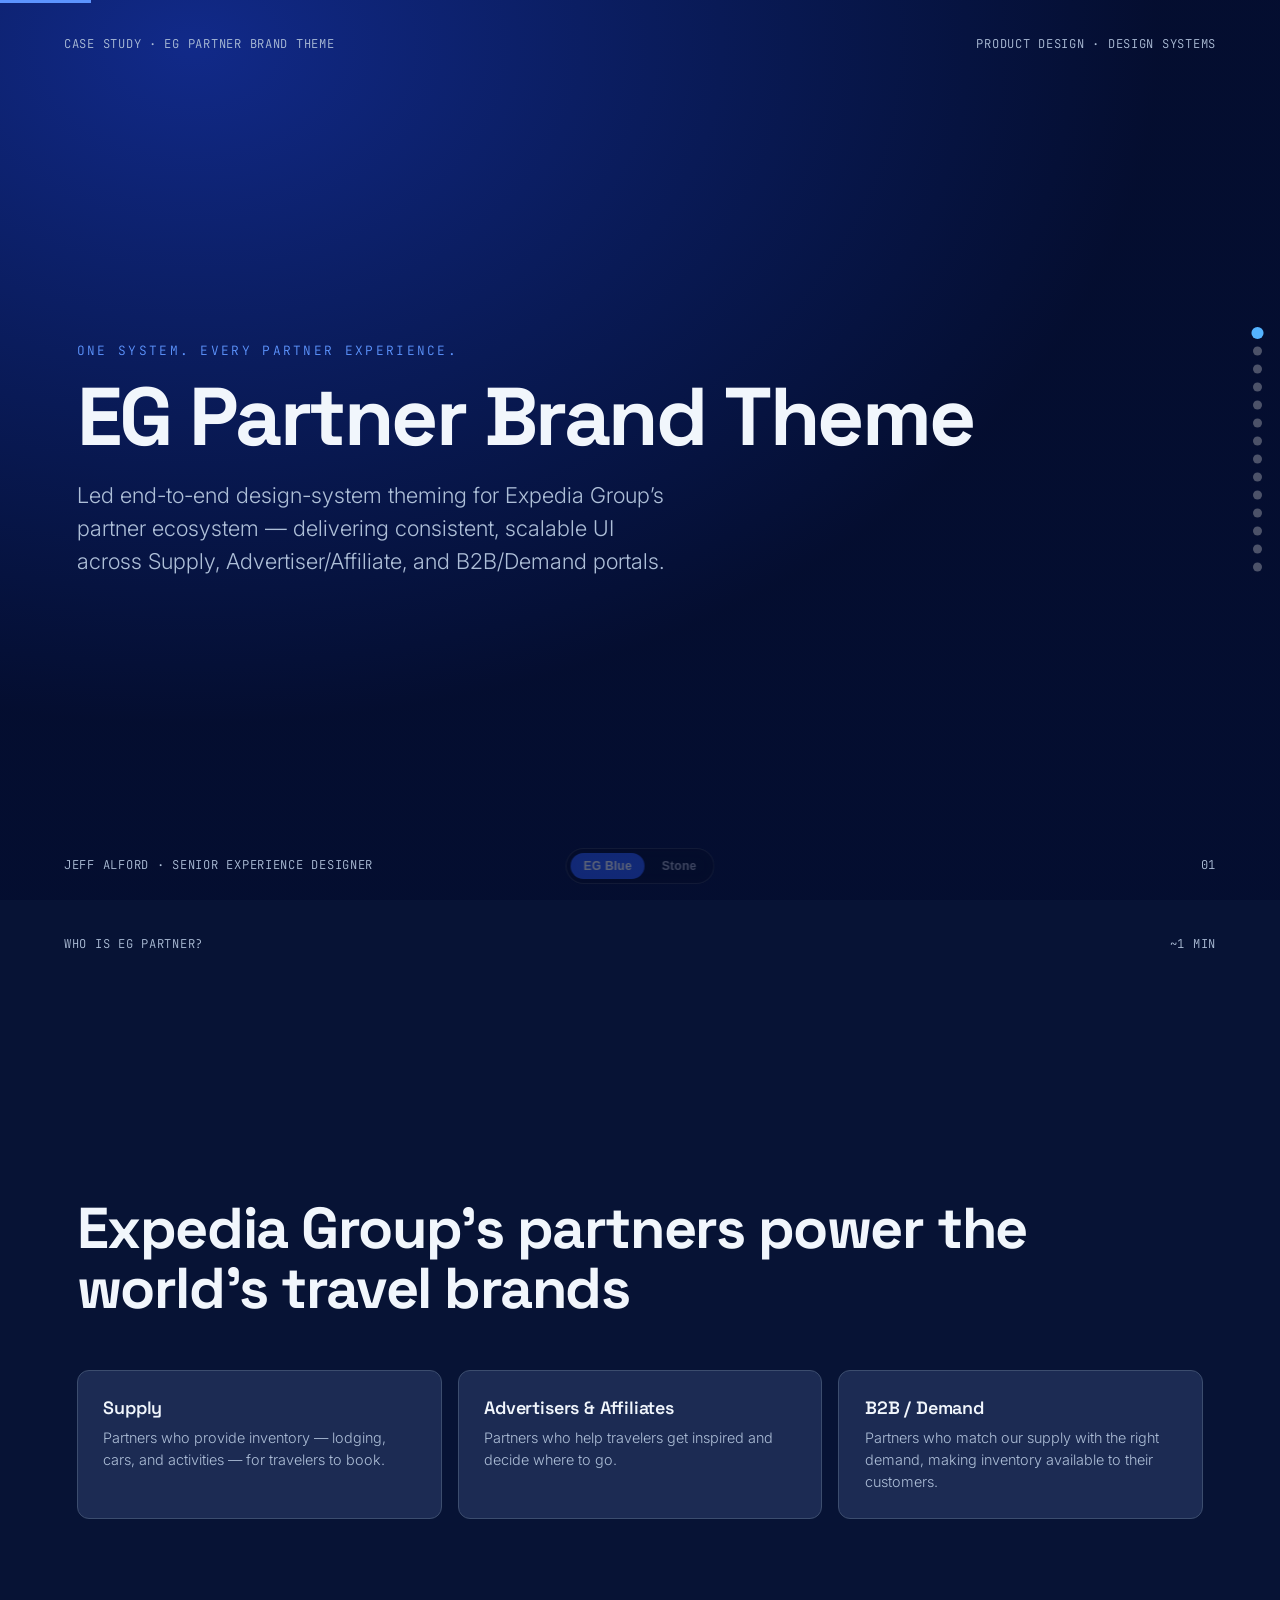
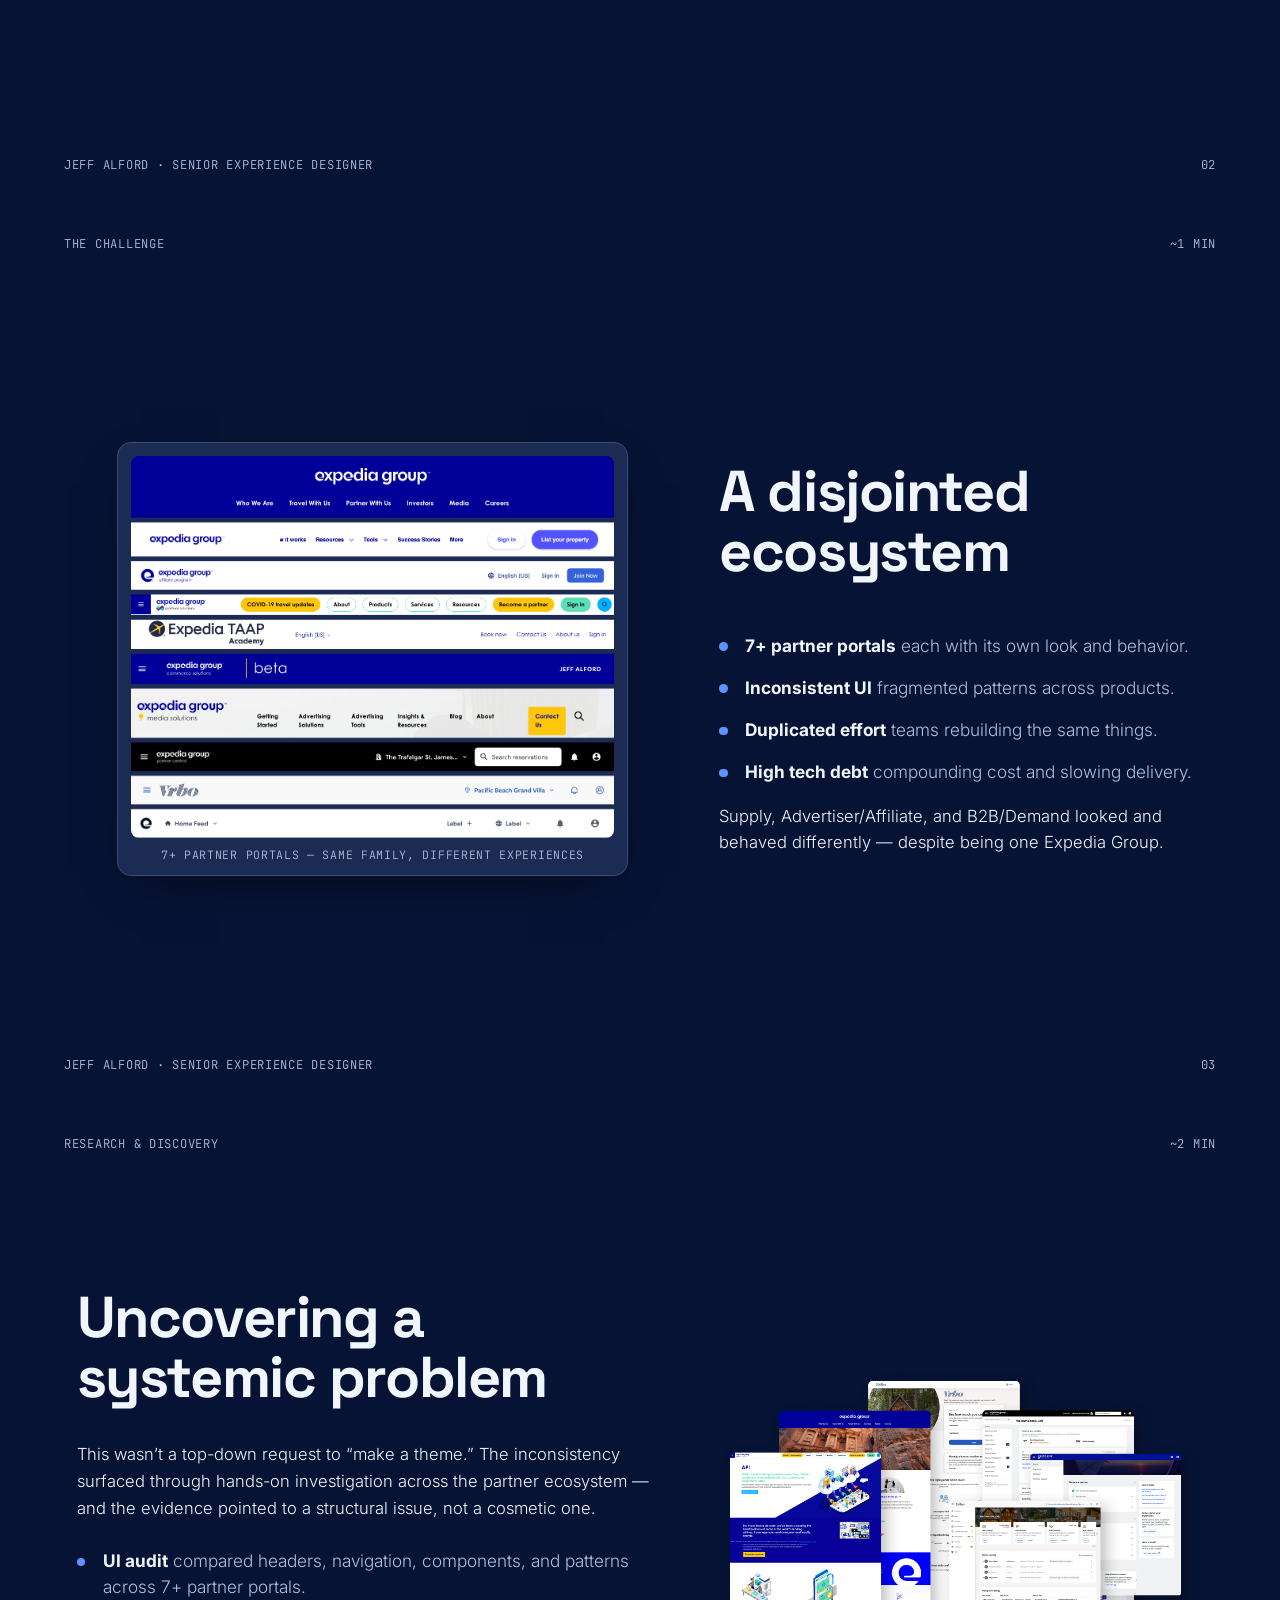
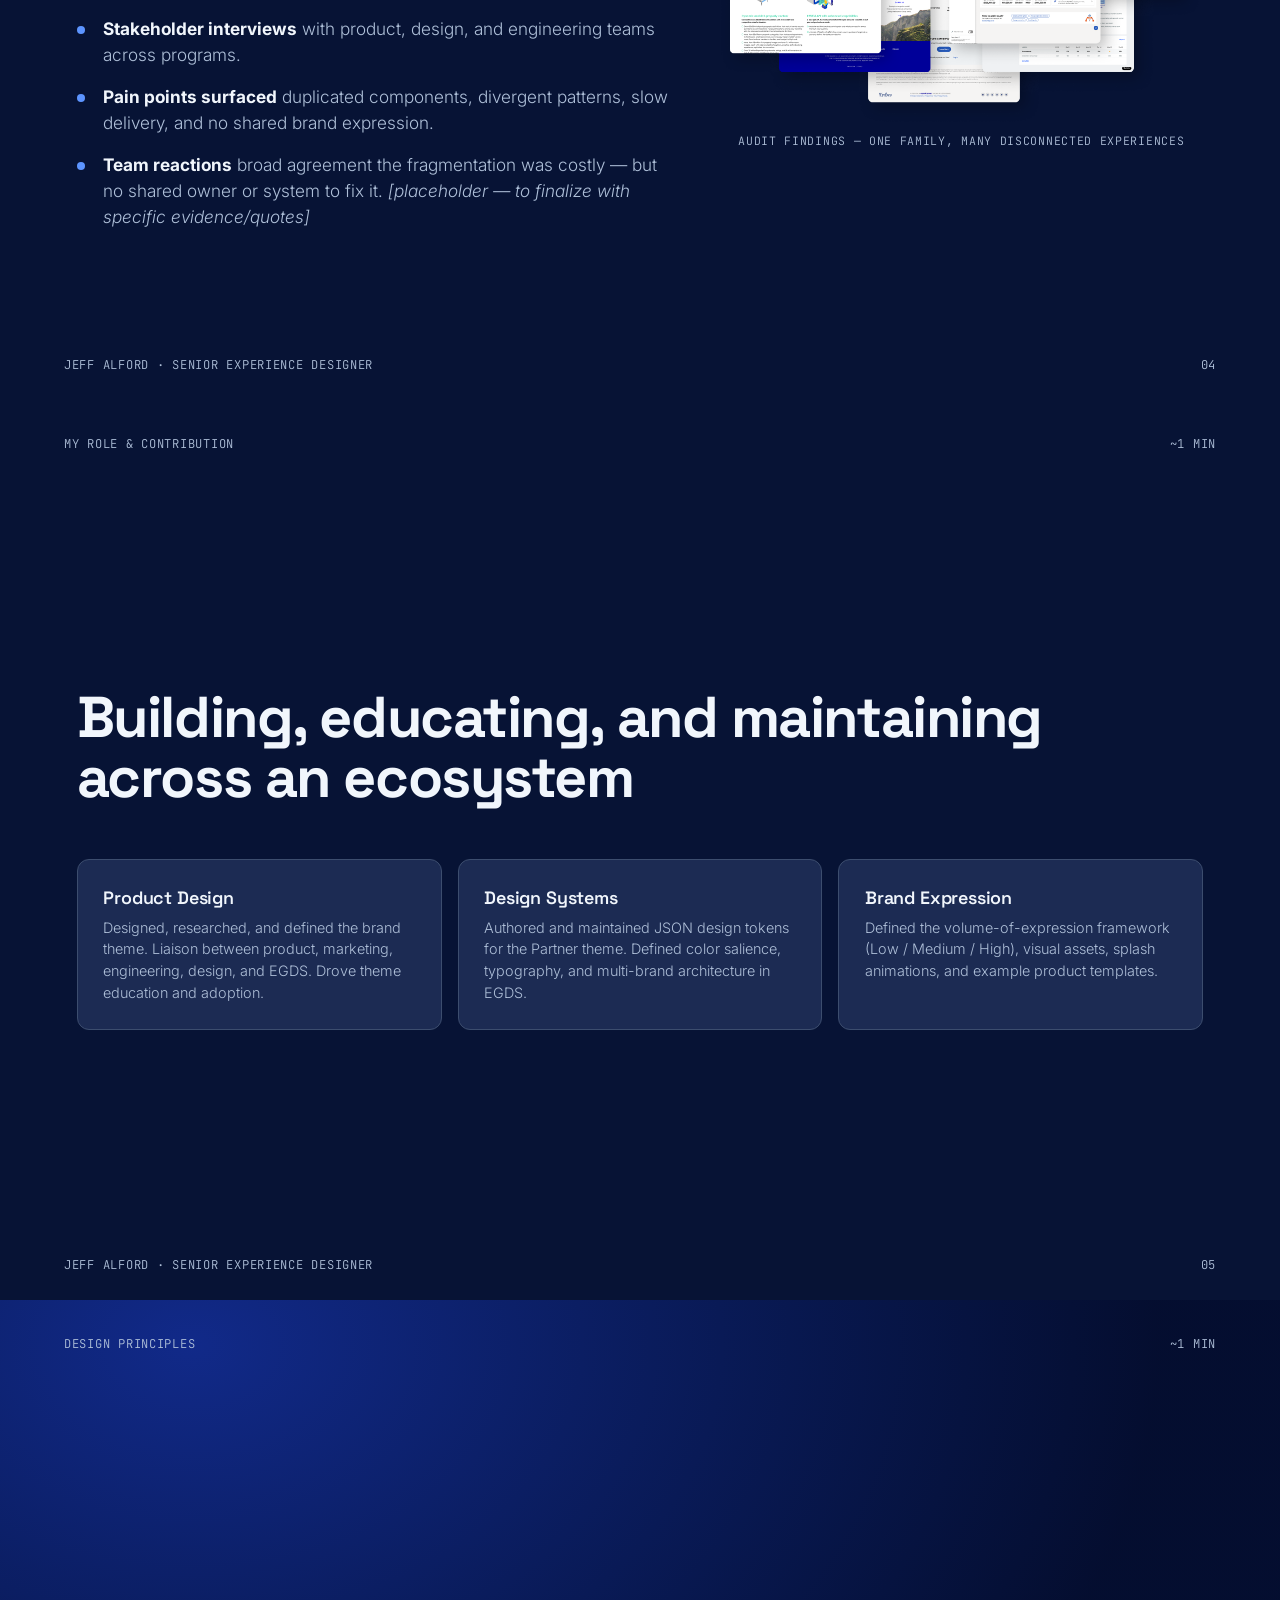
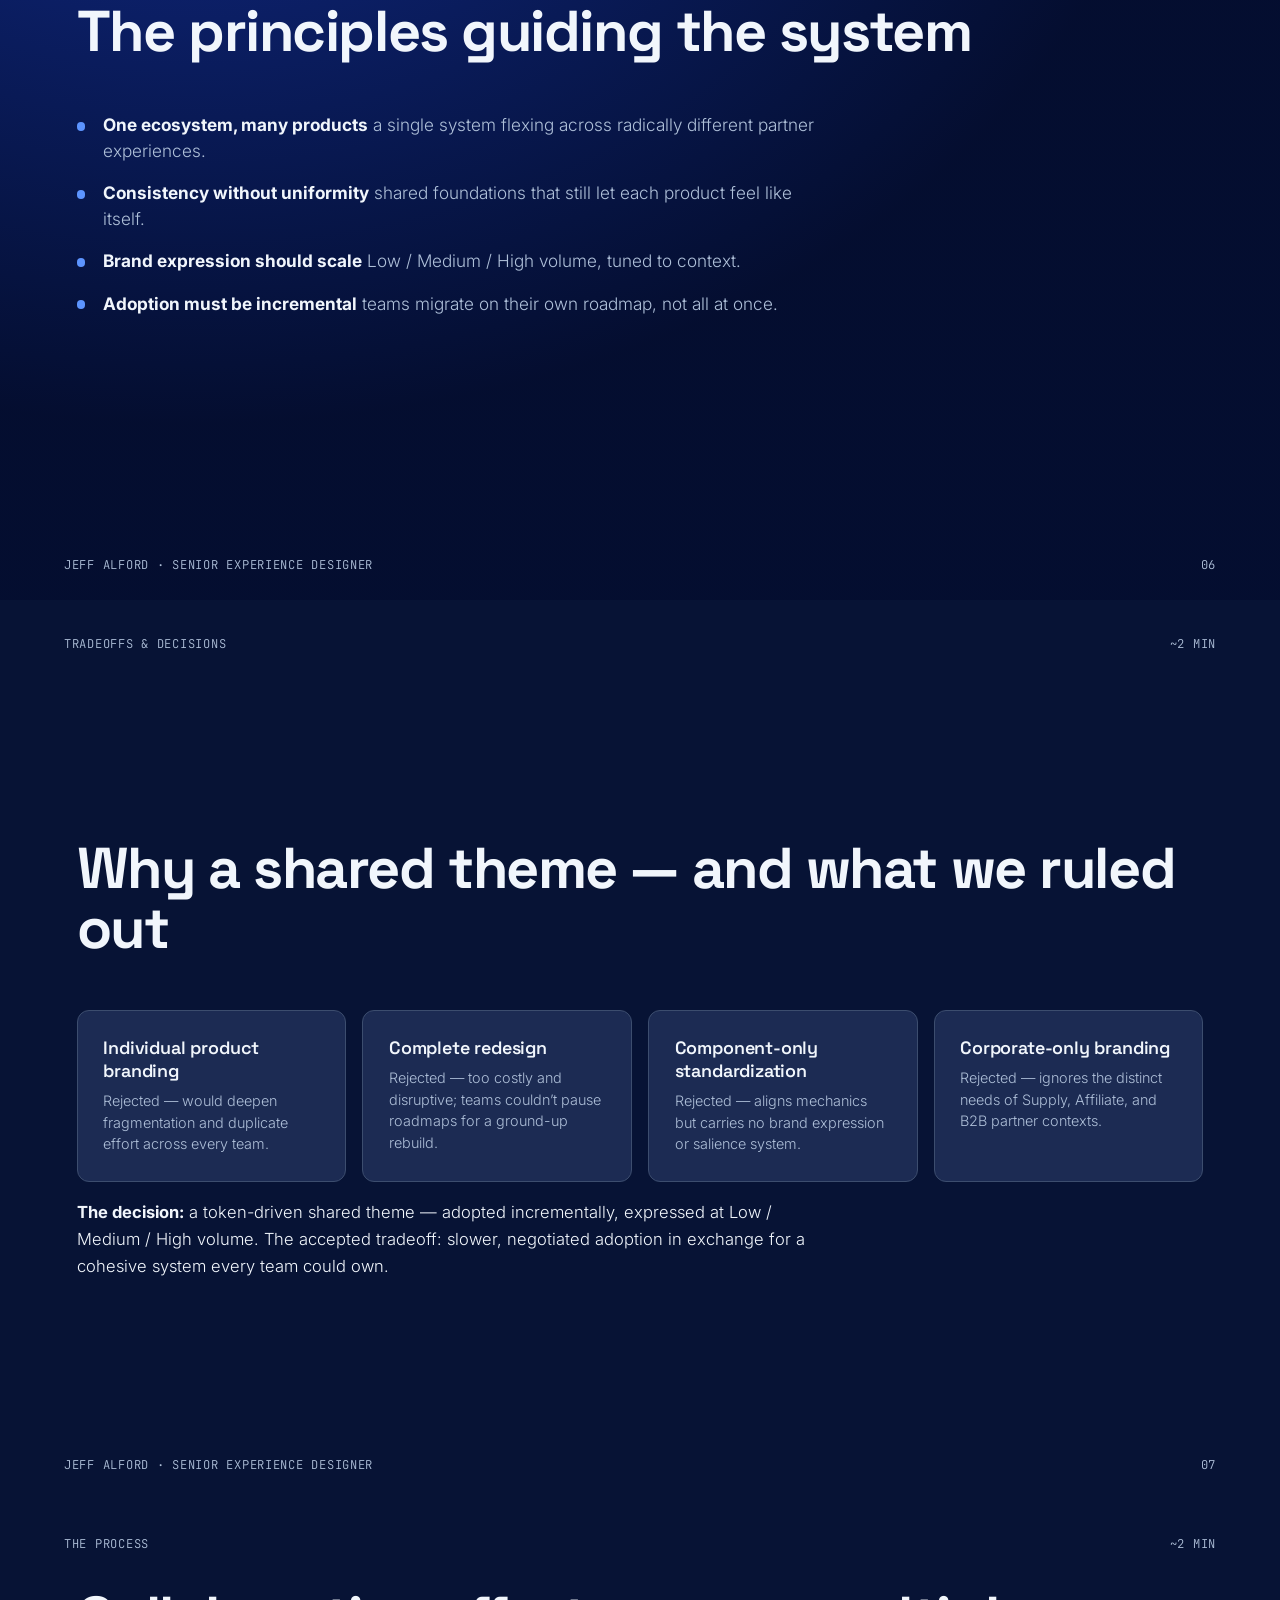
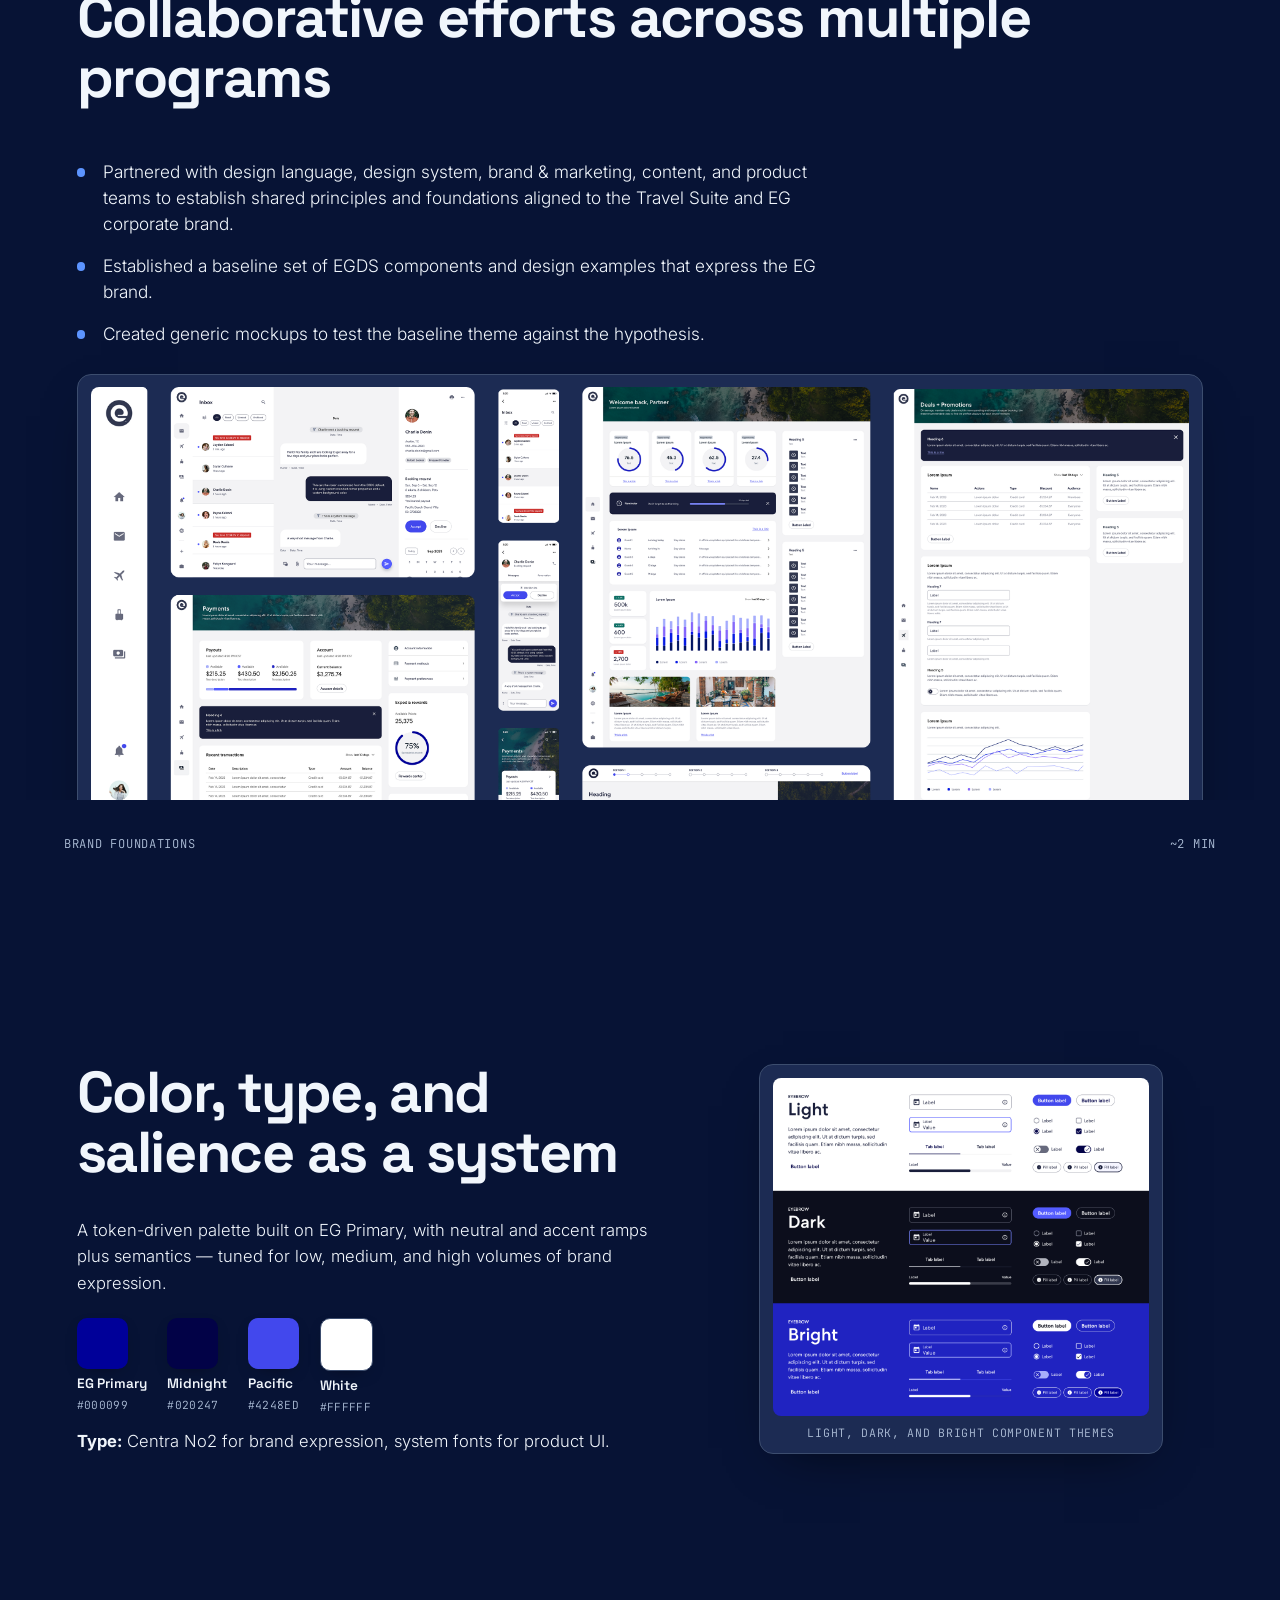
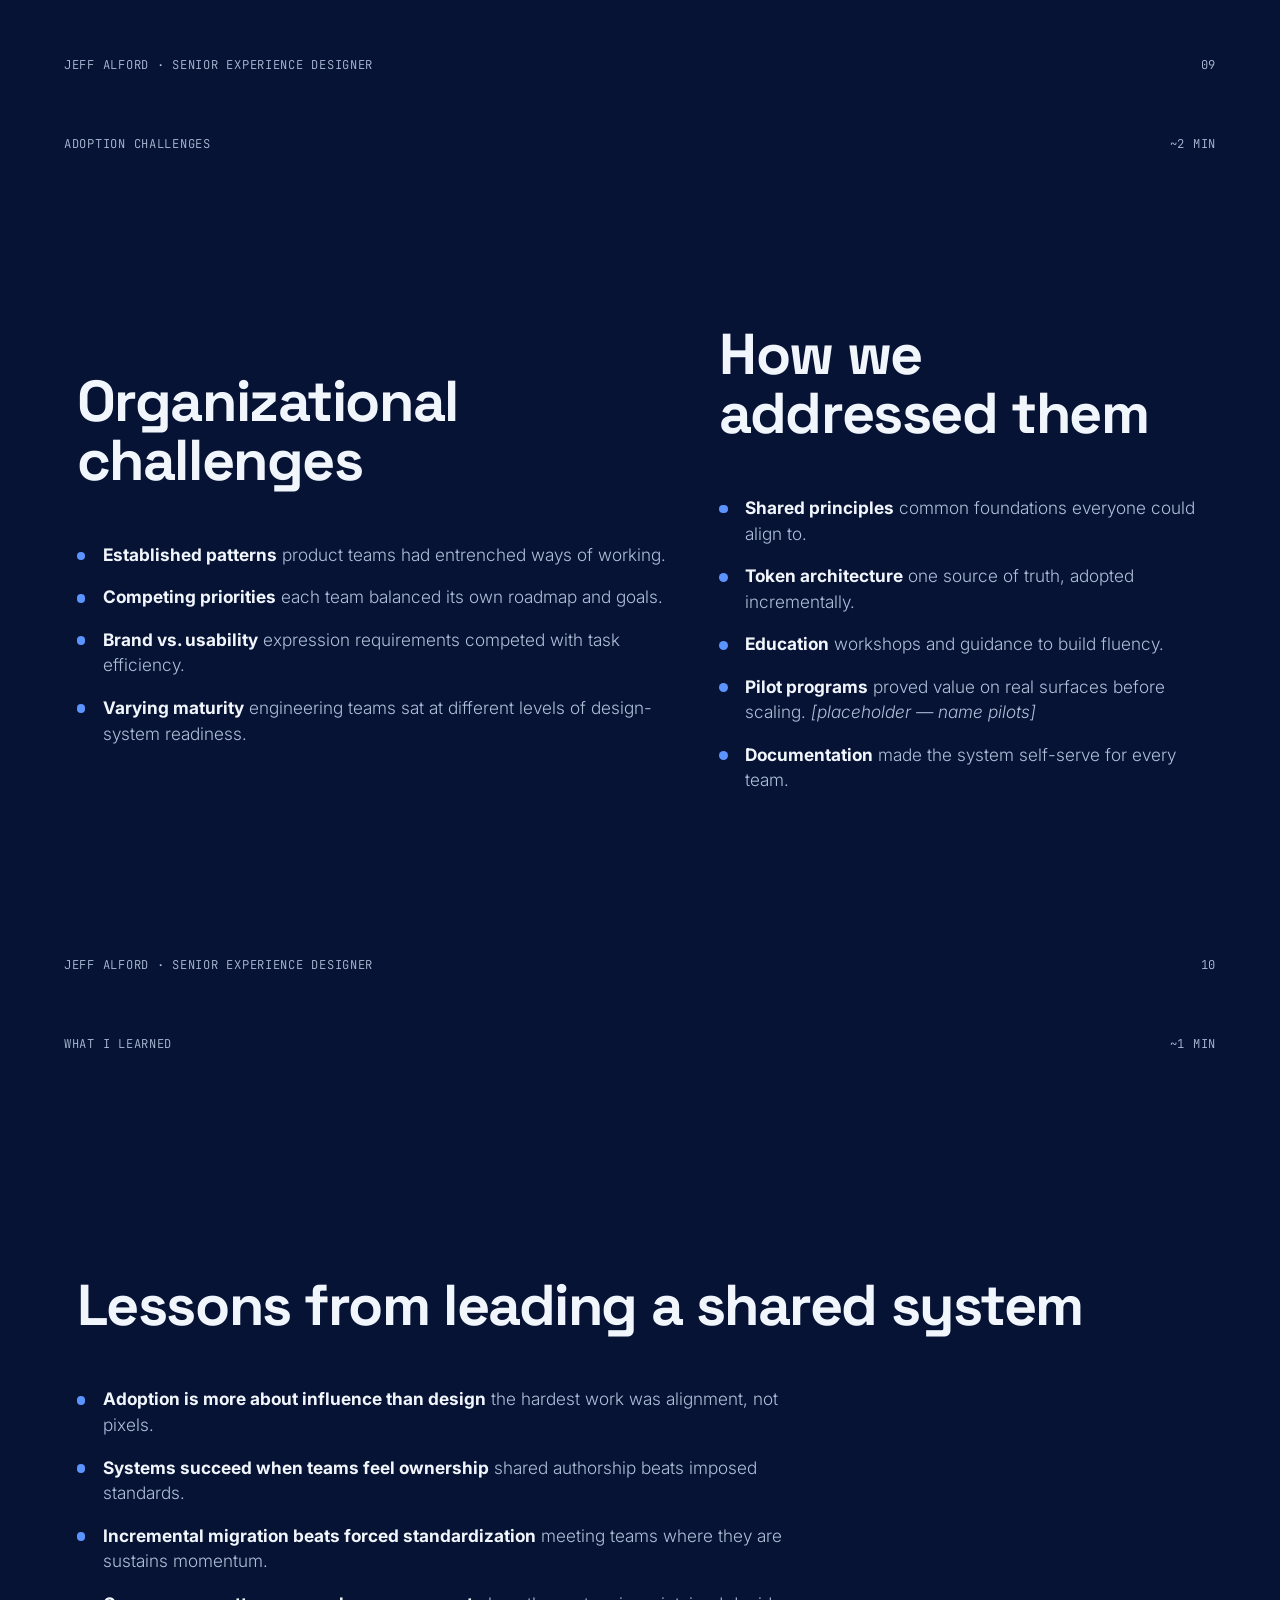
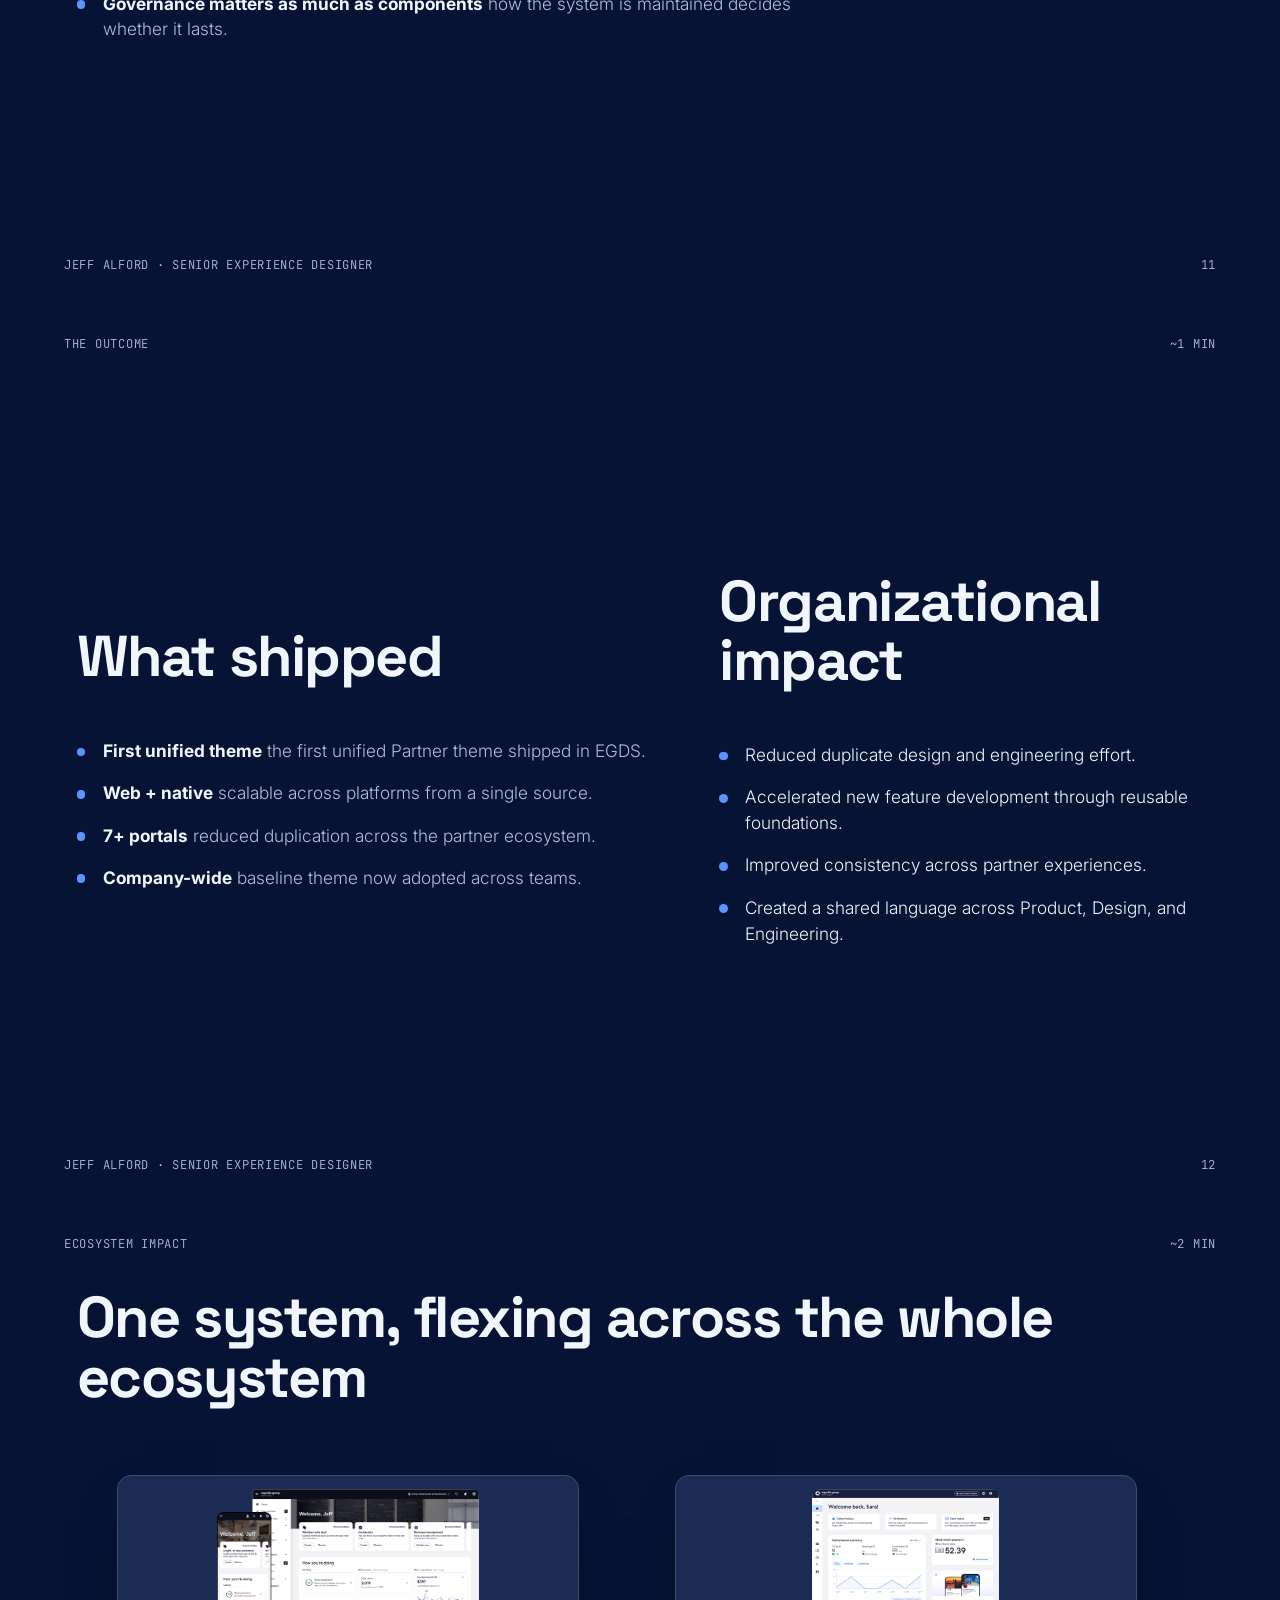
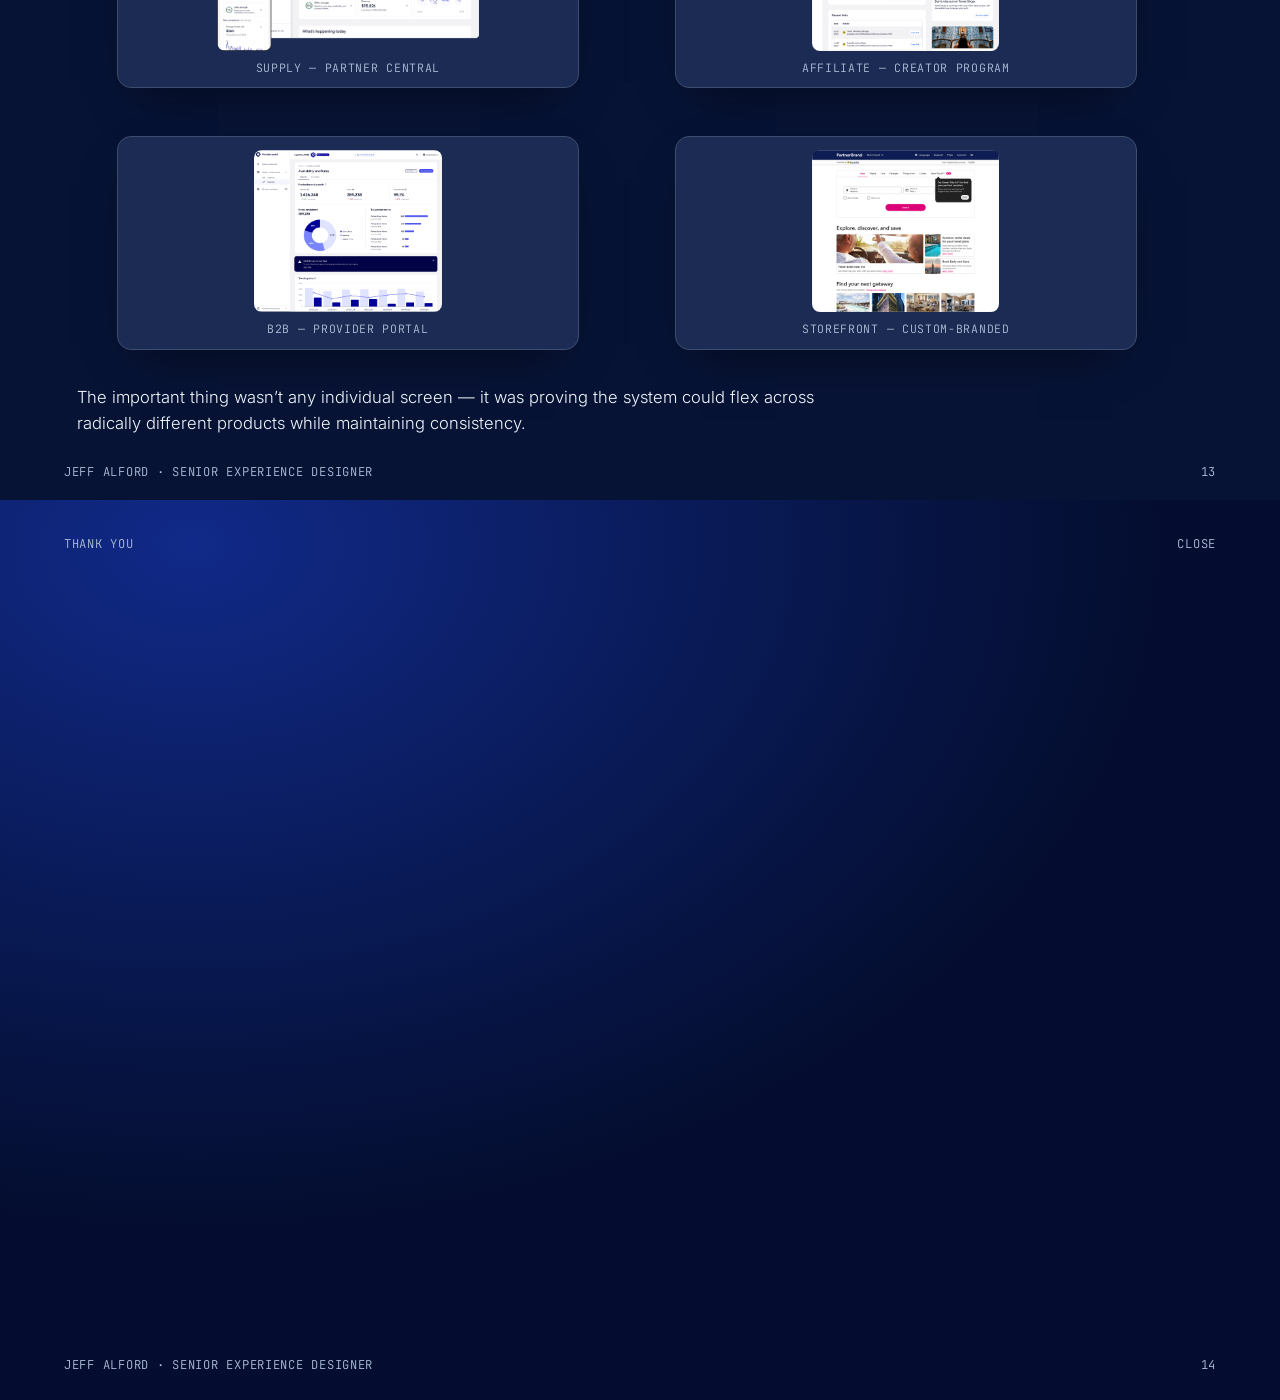
==== commit 19811e67: "Modify image and refine decision statement Updated image source and adjusted decision description fo" ====
--- a/case-study-eg-partner.html
+++ b/case-study-eg-partner.html
@@ -498,8 +498,8 @@
           </ul>
         </div>
         <div class="split-media reveal d2">
-          <figure class="shot">
-            <img src="assets/eg-partner/challenge.png" alt="Audit grid comparing inconsistent partner portal interfaces">
+          <figure class="shot" style="margin:0; border:none; background:none; padding:0; box-shadow:none; max-width:100%; overflow:hidden;">
+            <img src="assets/eg-partner/audit.png" alt="Audit grid comparing inconsistent partner portal interfaces">
             <figcaption>Audit findings &mdash; one family, many disconnected experiences</figcaption>
           </figure>
         </div>
@@ -548,7 +548,7 @@
         <div class="card reveal d4"><div class="card-t">Component-only standardization</div><div class="card-d">Rejected &mdash; aligns mechanics but carries no brand expression or salience system.</div></div>
         <div class="card reveal d5"><div class="card-t">Corporate-only branding</div><div class="card-d">Rejected &mdash; ignores the distinct needs of Supply, Affiliate, and B2B partner contexts.</div></div>
       </div>
-      <p class="reveal d6" style="margin-top:1.1rem;"><strong>The decision:</strong> a token-driven shared theme &mdash; adopted incrementally, expressed at Low / Medium / High volume. The accepted tradeoff: slower, negotiated adoption in exchange for a system every team could own. <em>[placeholder &mdash; confirm which stakeholders disagreed and the specific tradeoff]</em></p>
+      <p class="reveal d6" style="margin-top:1.1rem;"><strong>The decision:</strong> a token-driven shared theme &mdash; adopted incrementally, expressed at Low / Medium / High volume. The accepted tradeoff: slower, negotiated adoption in exchange for a cohesive system every team could own.</p>
     </div>
     <div class="bot"><span class="brand-mark">Jeff Alford &middot; Senior Experience Designer</span><span class="pg">07</span></div>
   </section>
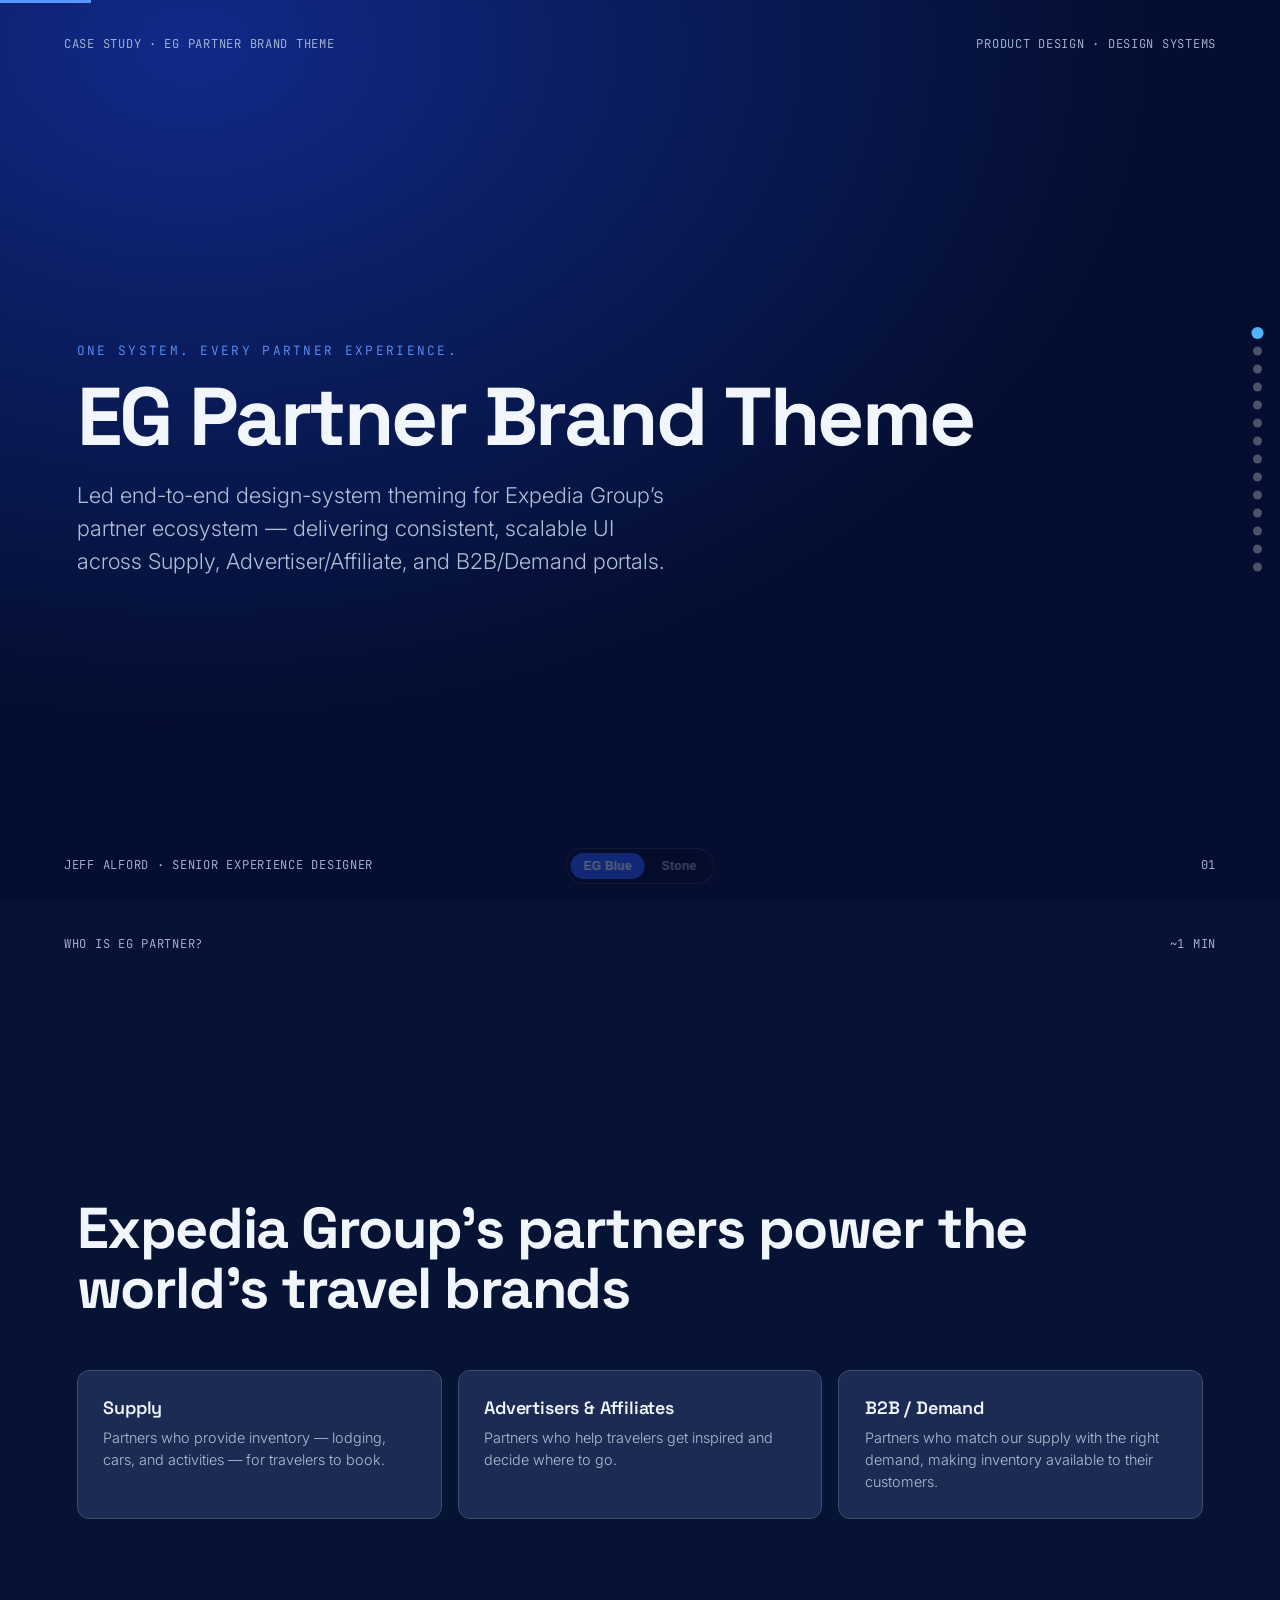
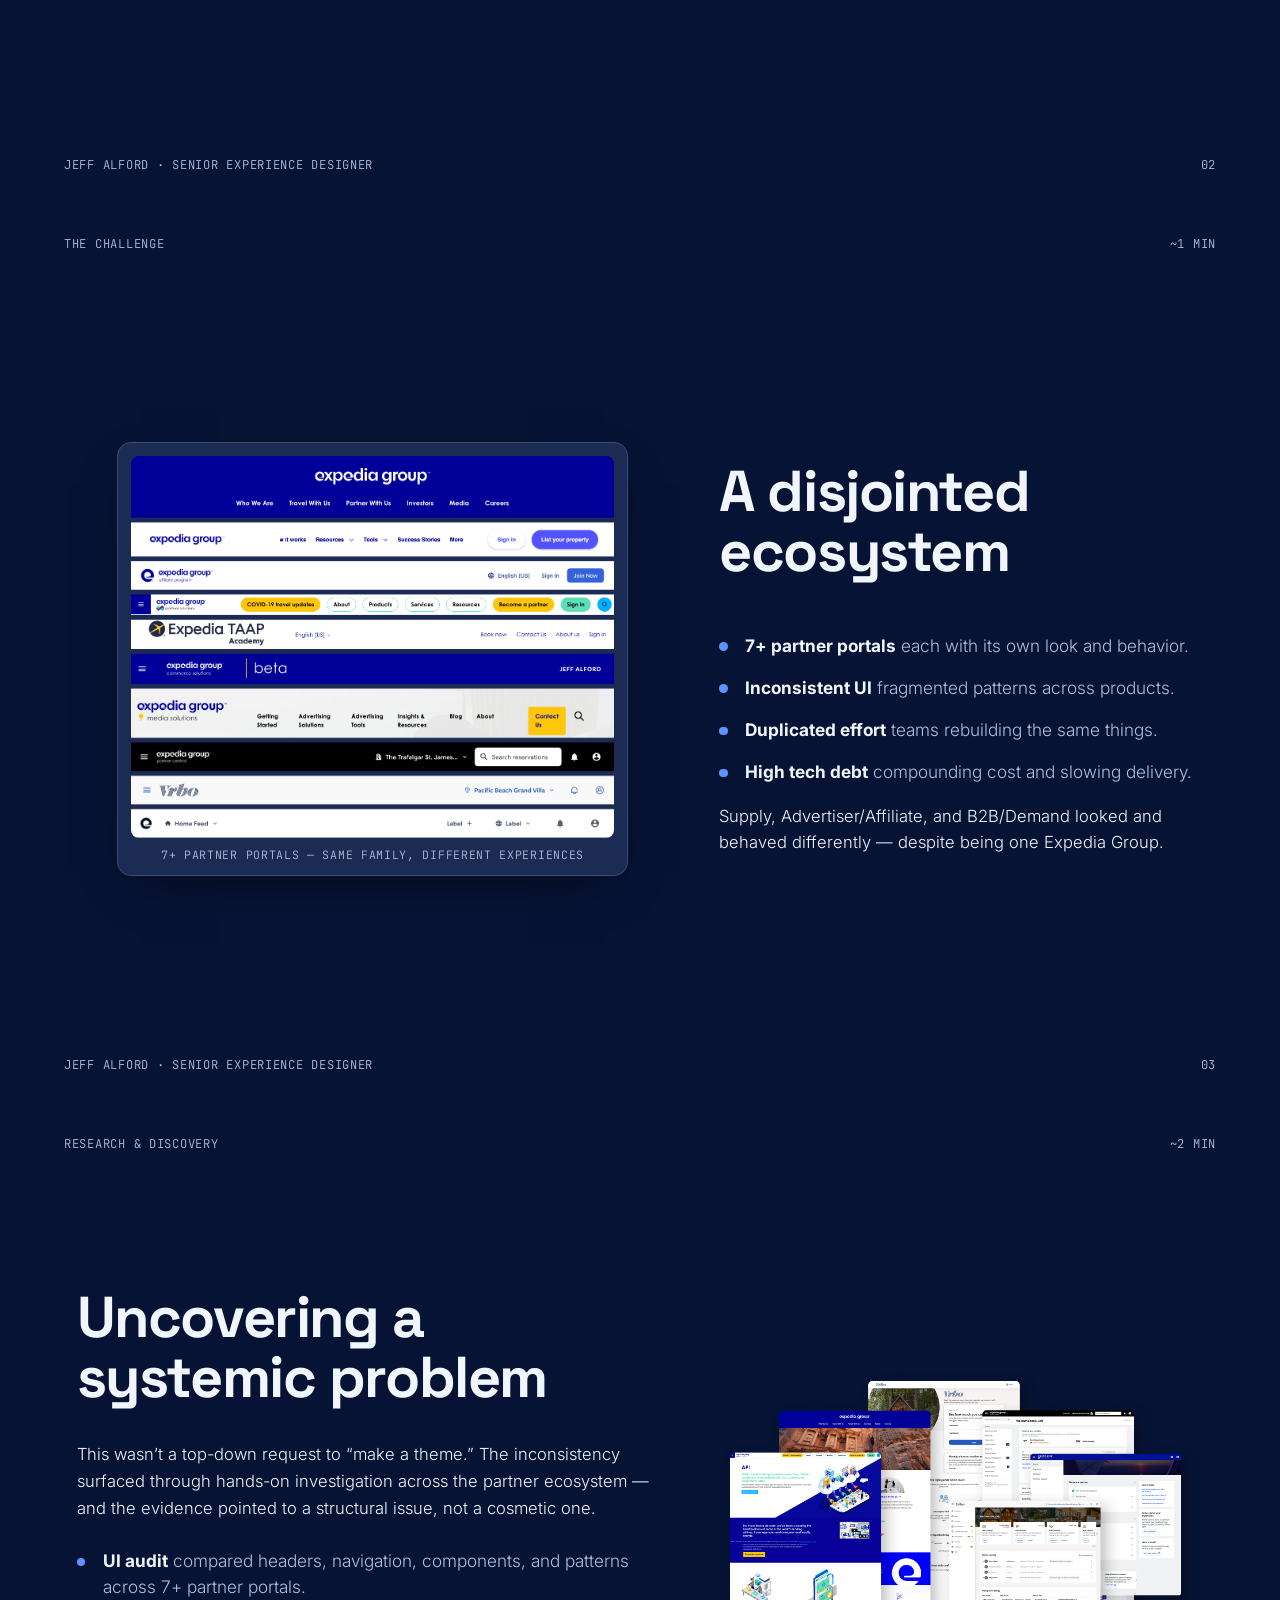
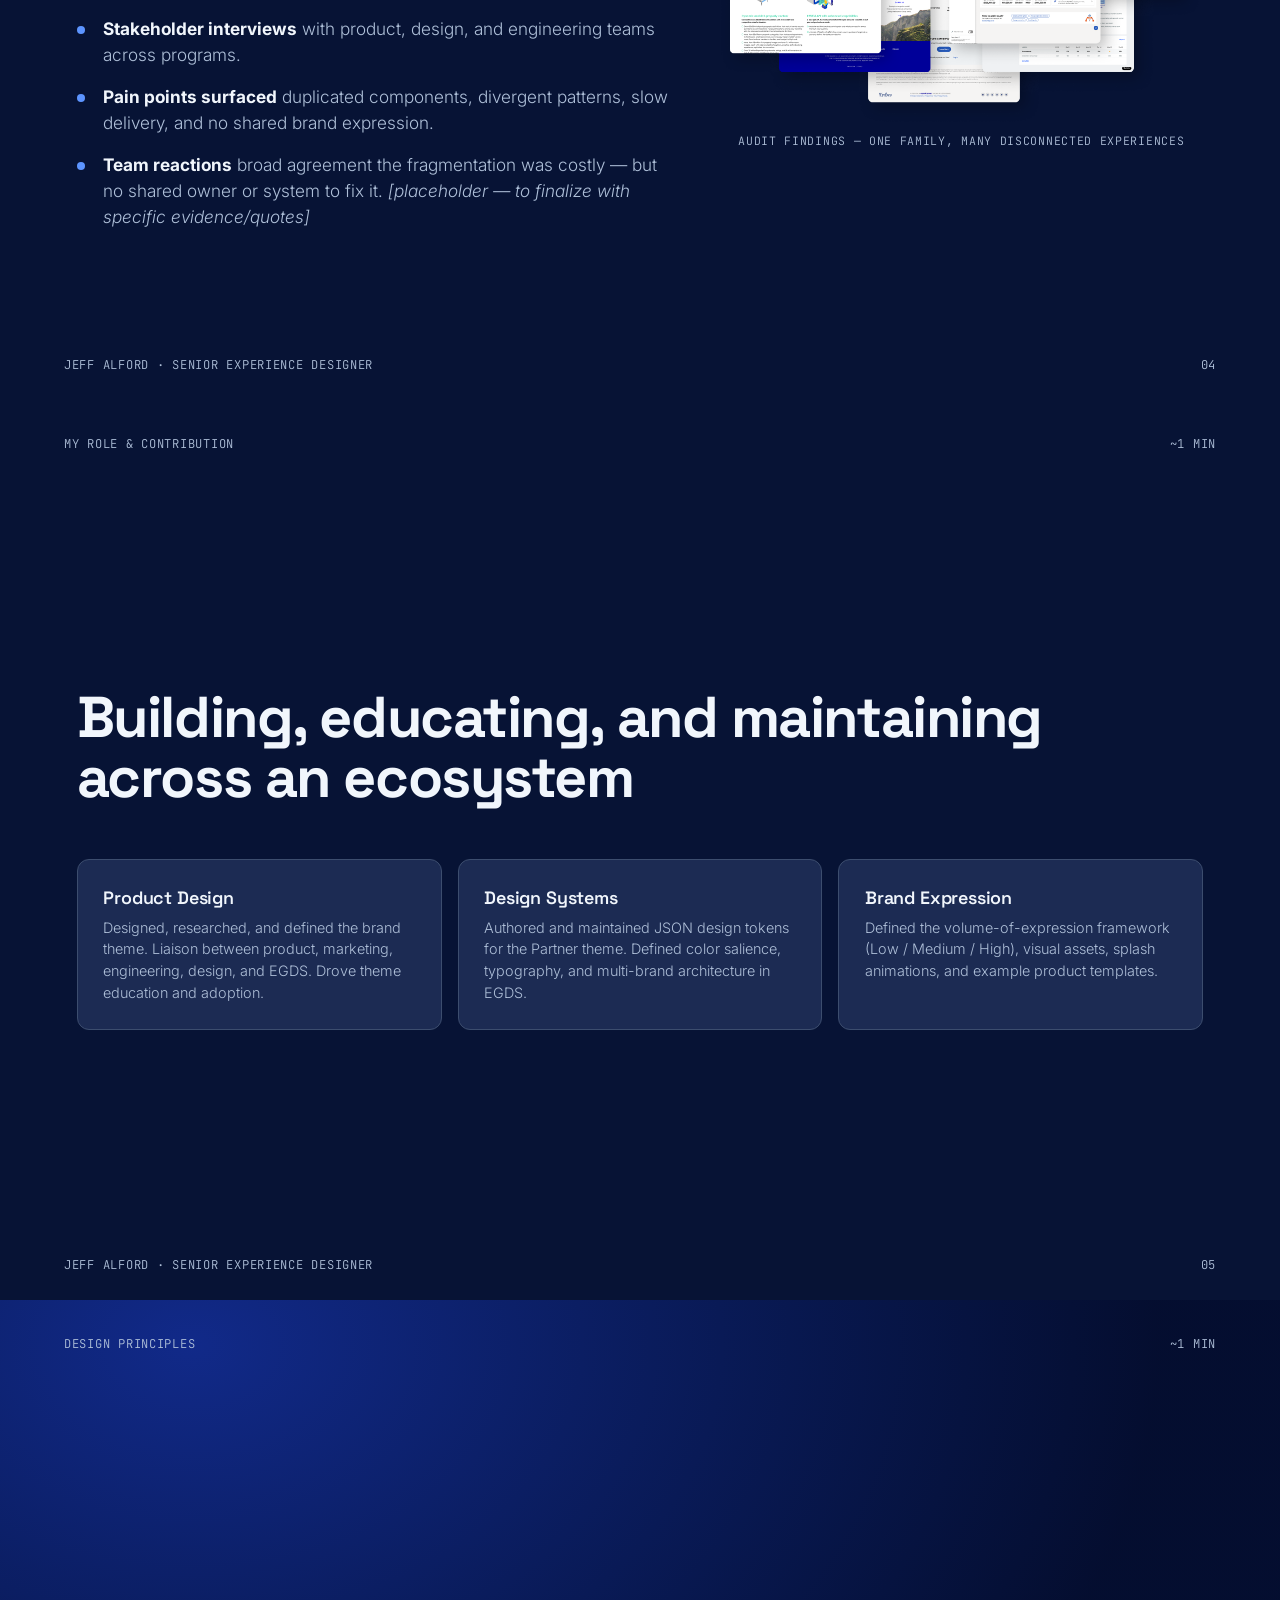
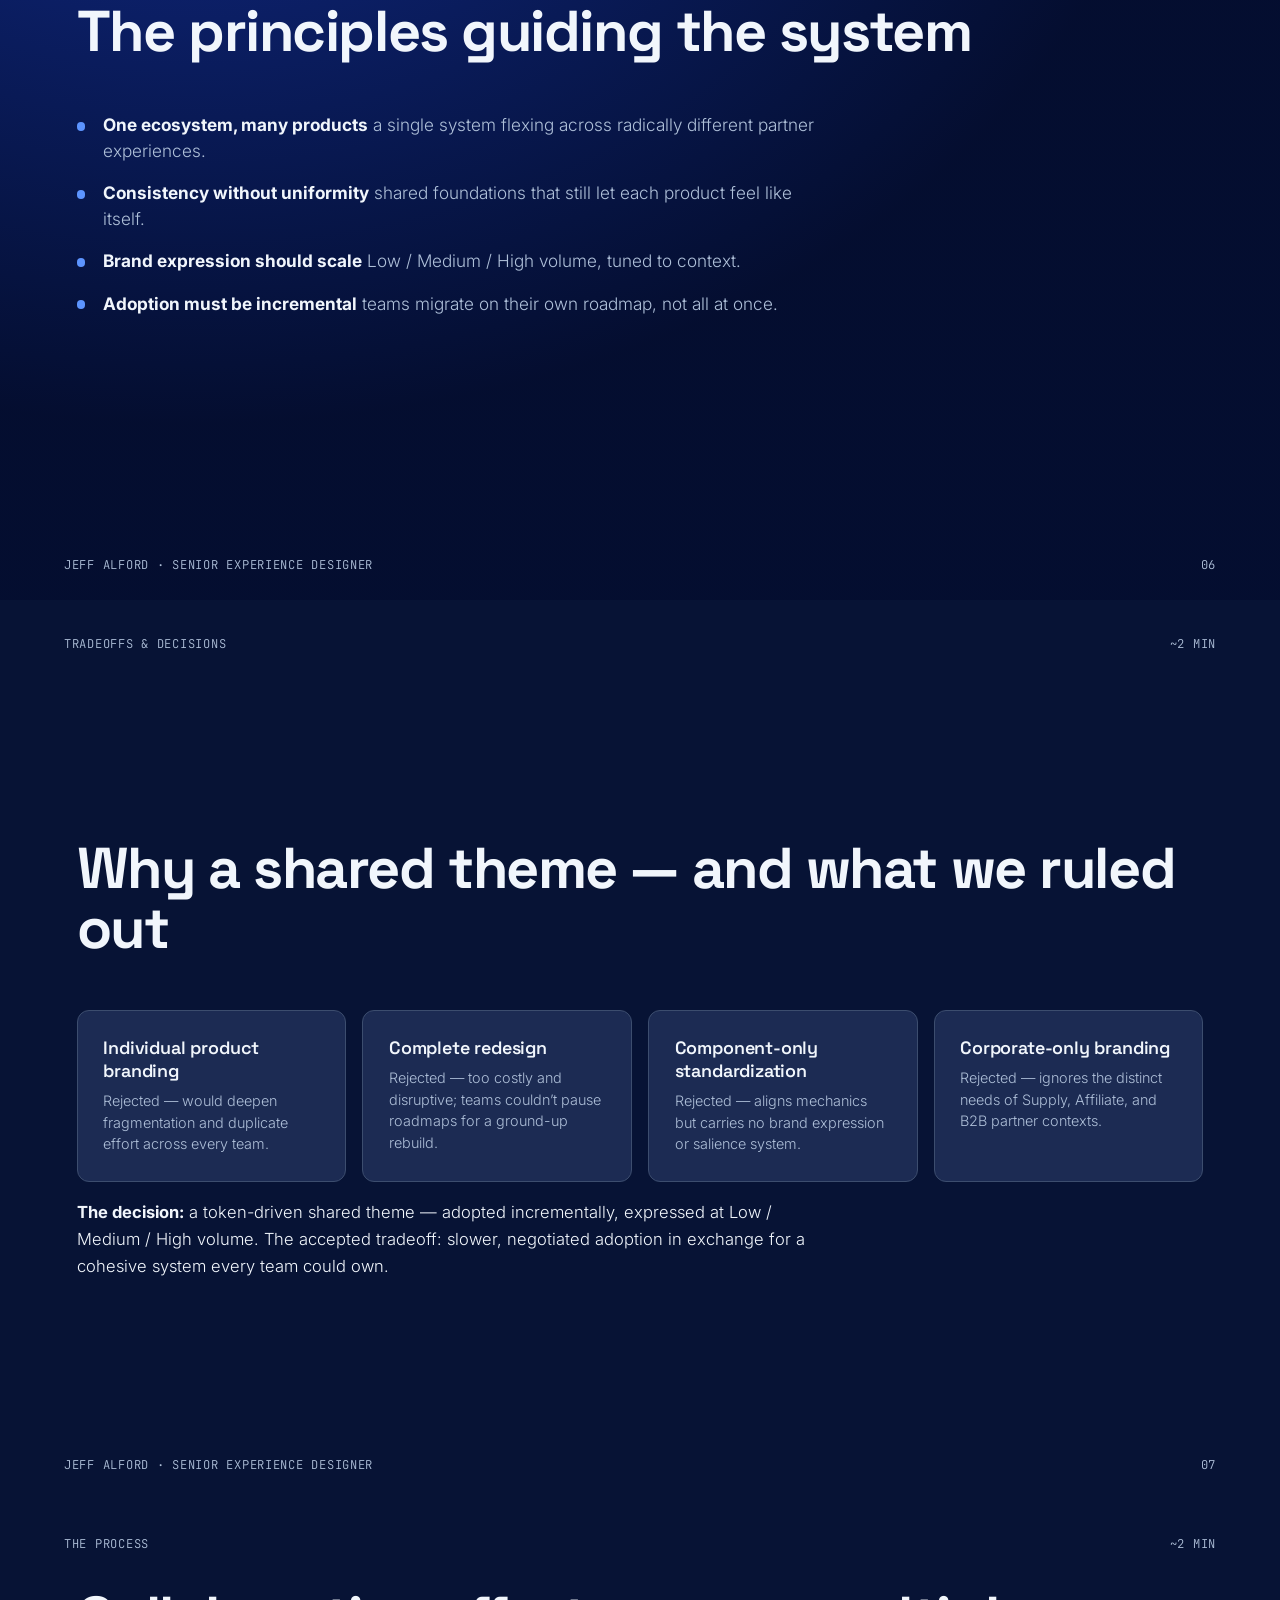
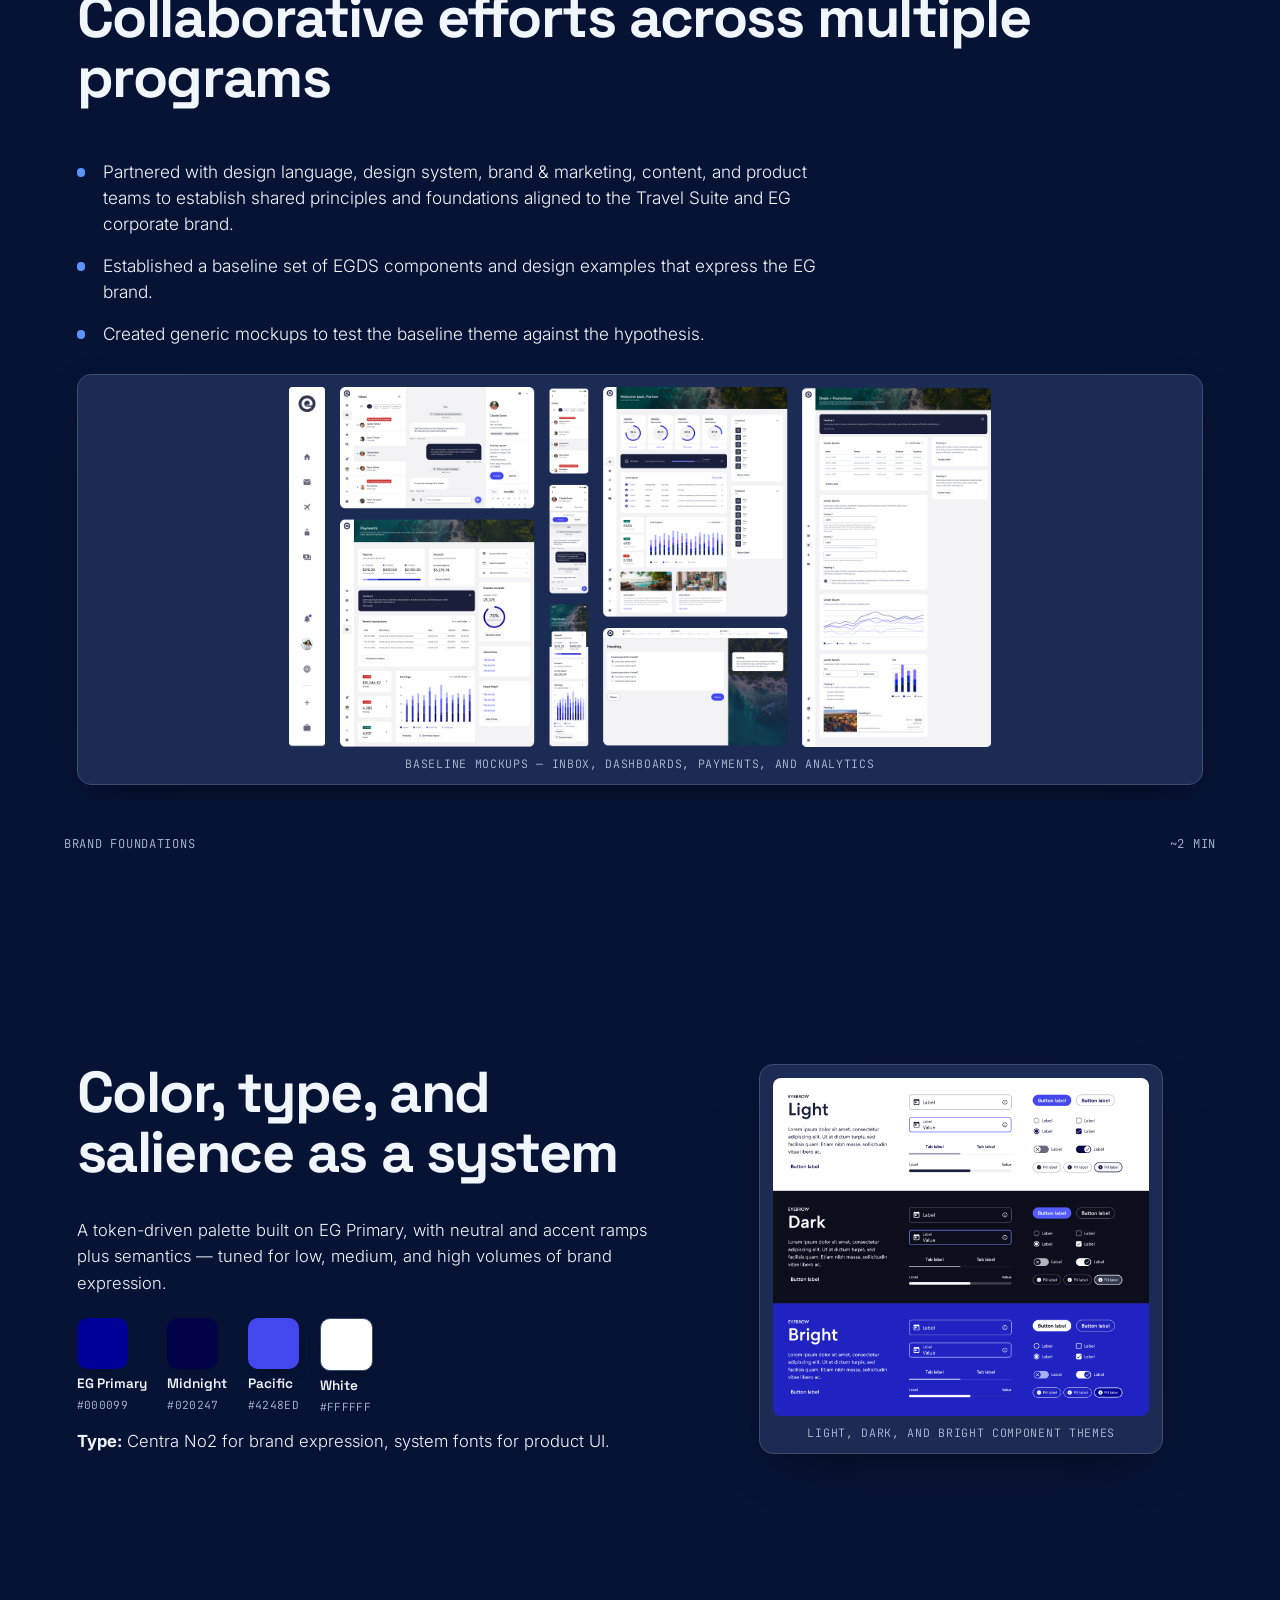
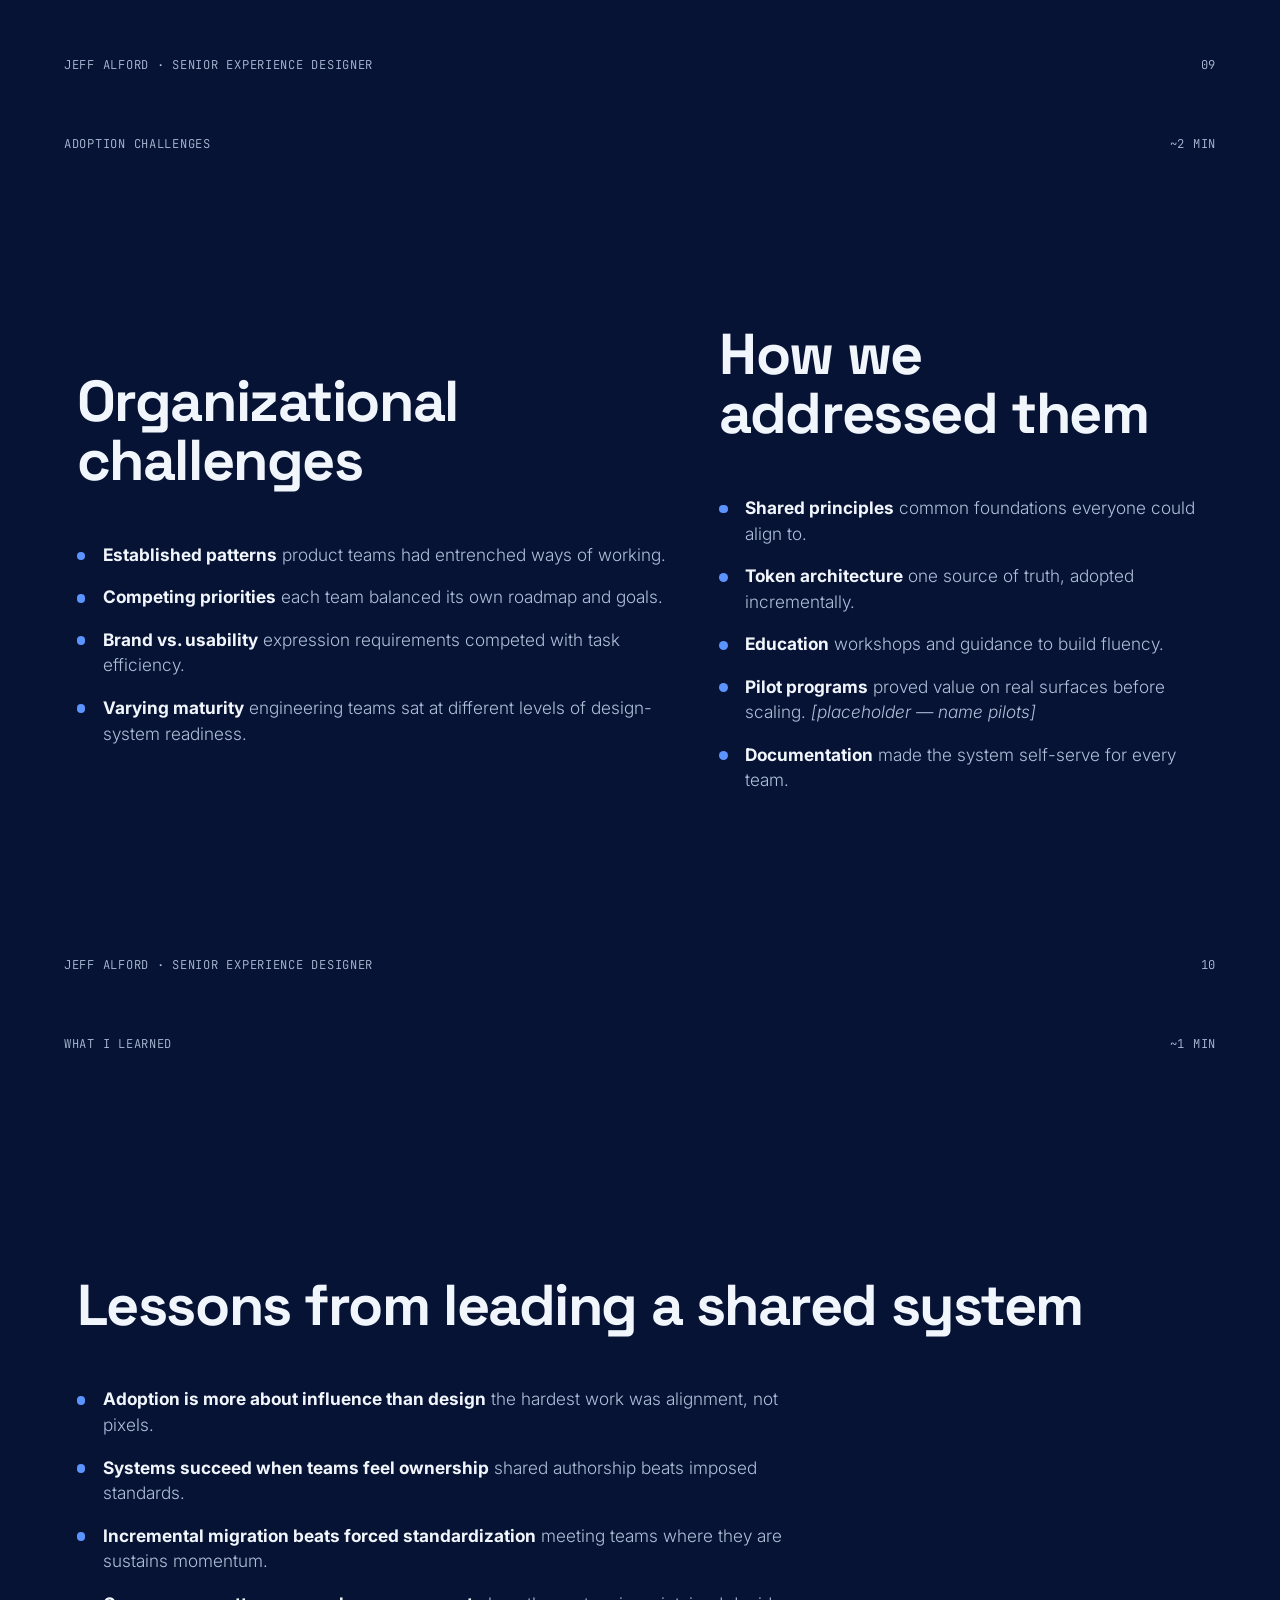
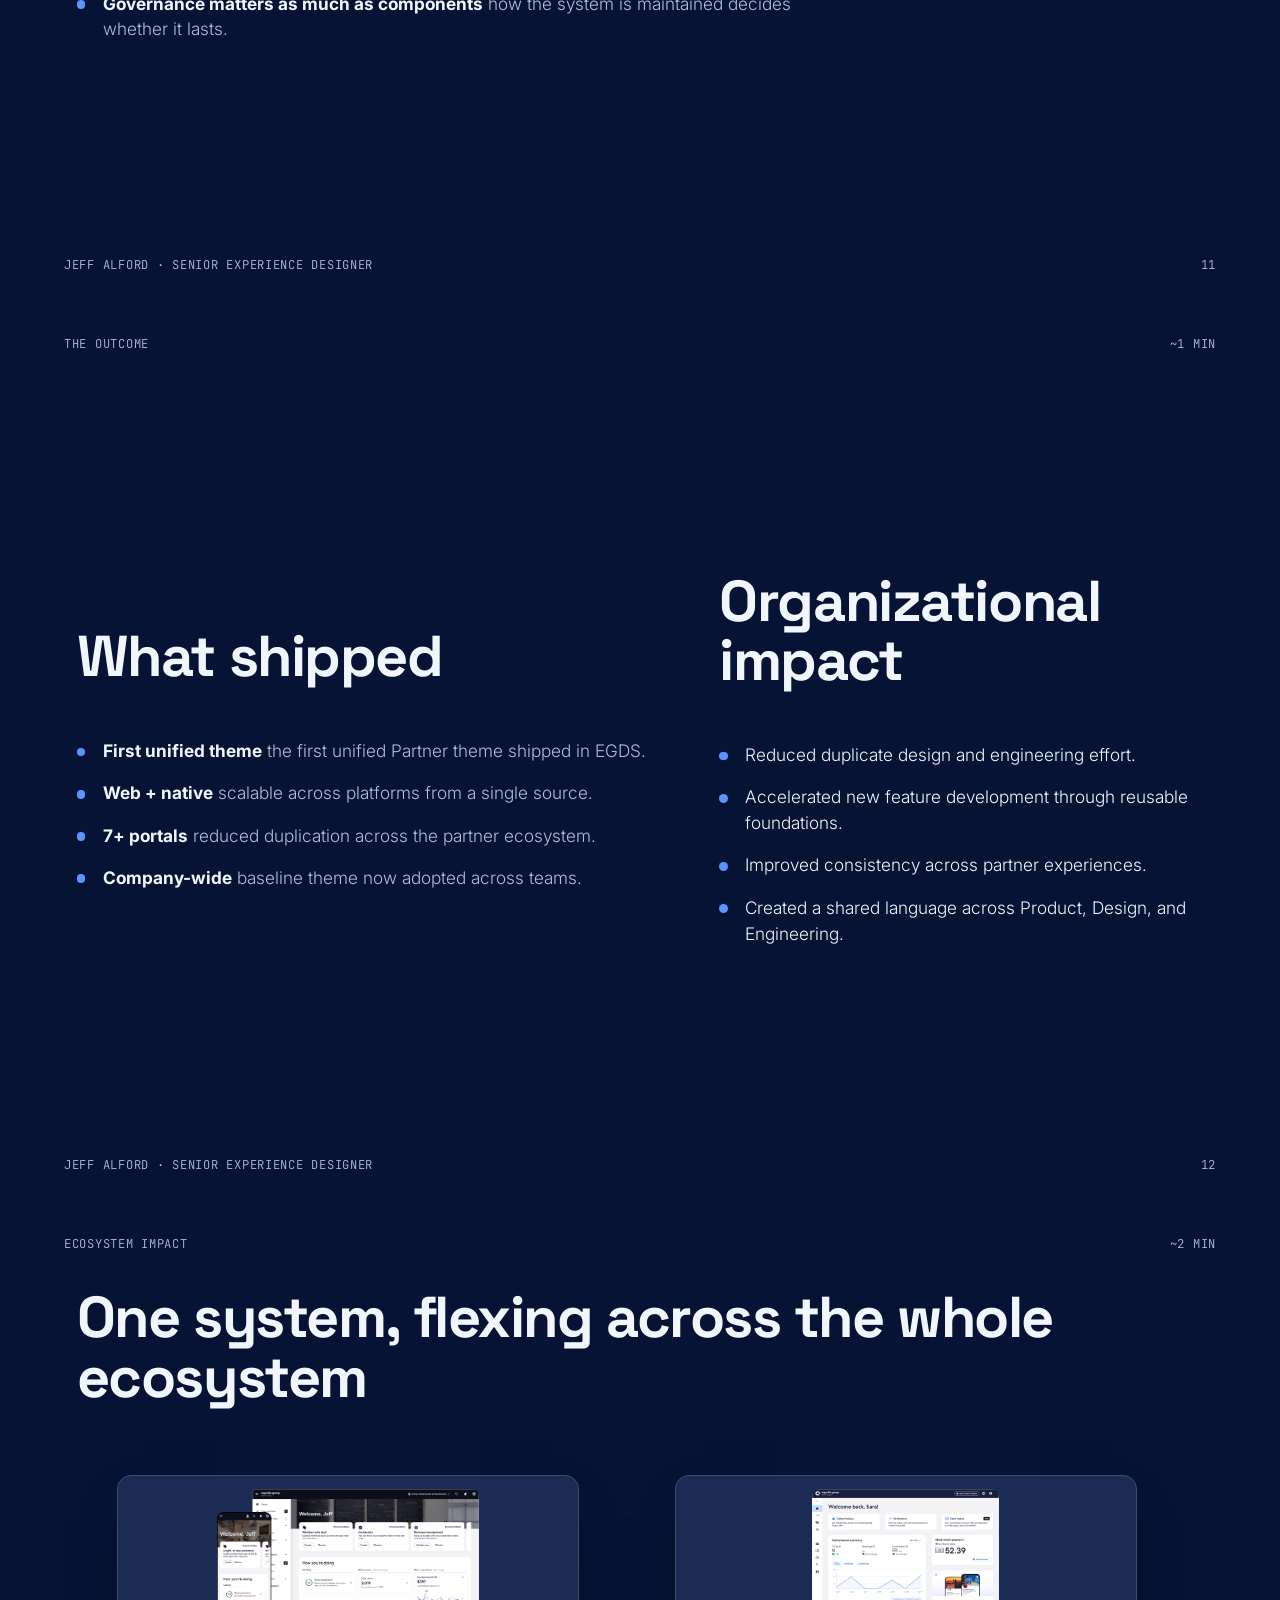
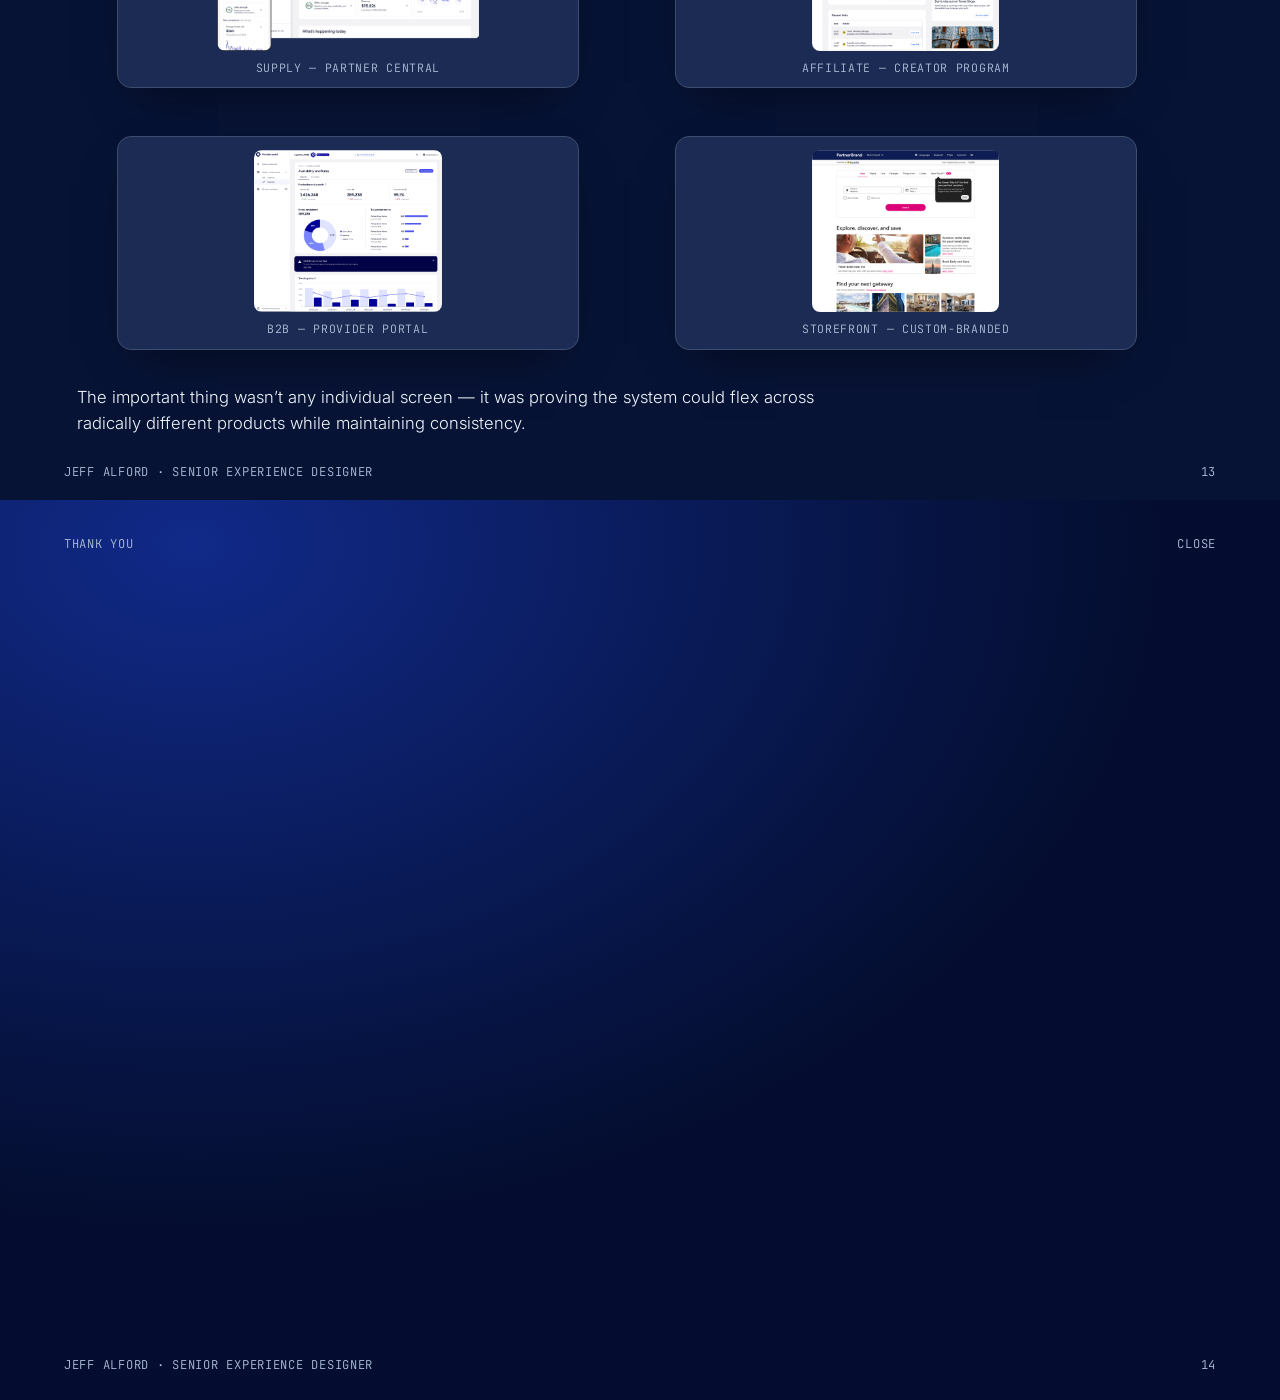
==== commit 3e5f84b8: "Add max-height style to mockup image Updated image tag to include max-height style for better respon" ====
--- a/case-study-eg-partner.html
+++ b/case-study-eg-partner.html
@@ -564,7 +564,7 @@
         <li>Created generic mockups to test the baseline theme against the hypothesis.</li>
       </ul>
       <figure class="system-band reveal d3">
-        <img src="assets/eg-partner/mockups.png" alt="A gallery of web and mobile mockups built to test the baseline theme">
+        <img src="assets/eg-partner/mockups.png" style="max-height: 40vh;"alt="A gallery of web and mobile mockups built to test the baseline theme">
         <figcaption>Baseline mockups &mdash; inbox, dashboards, payments, and analytics</figcaption>
       </figure>
     </div>
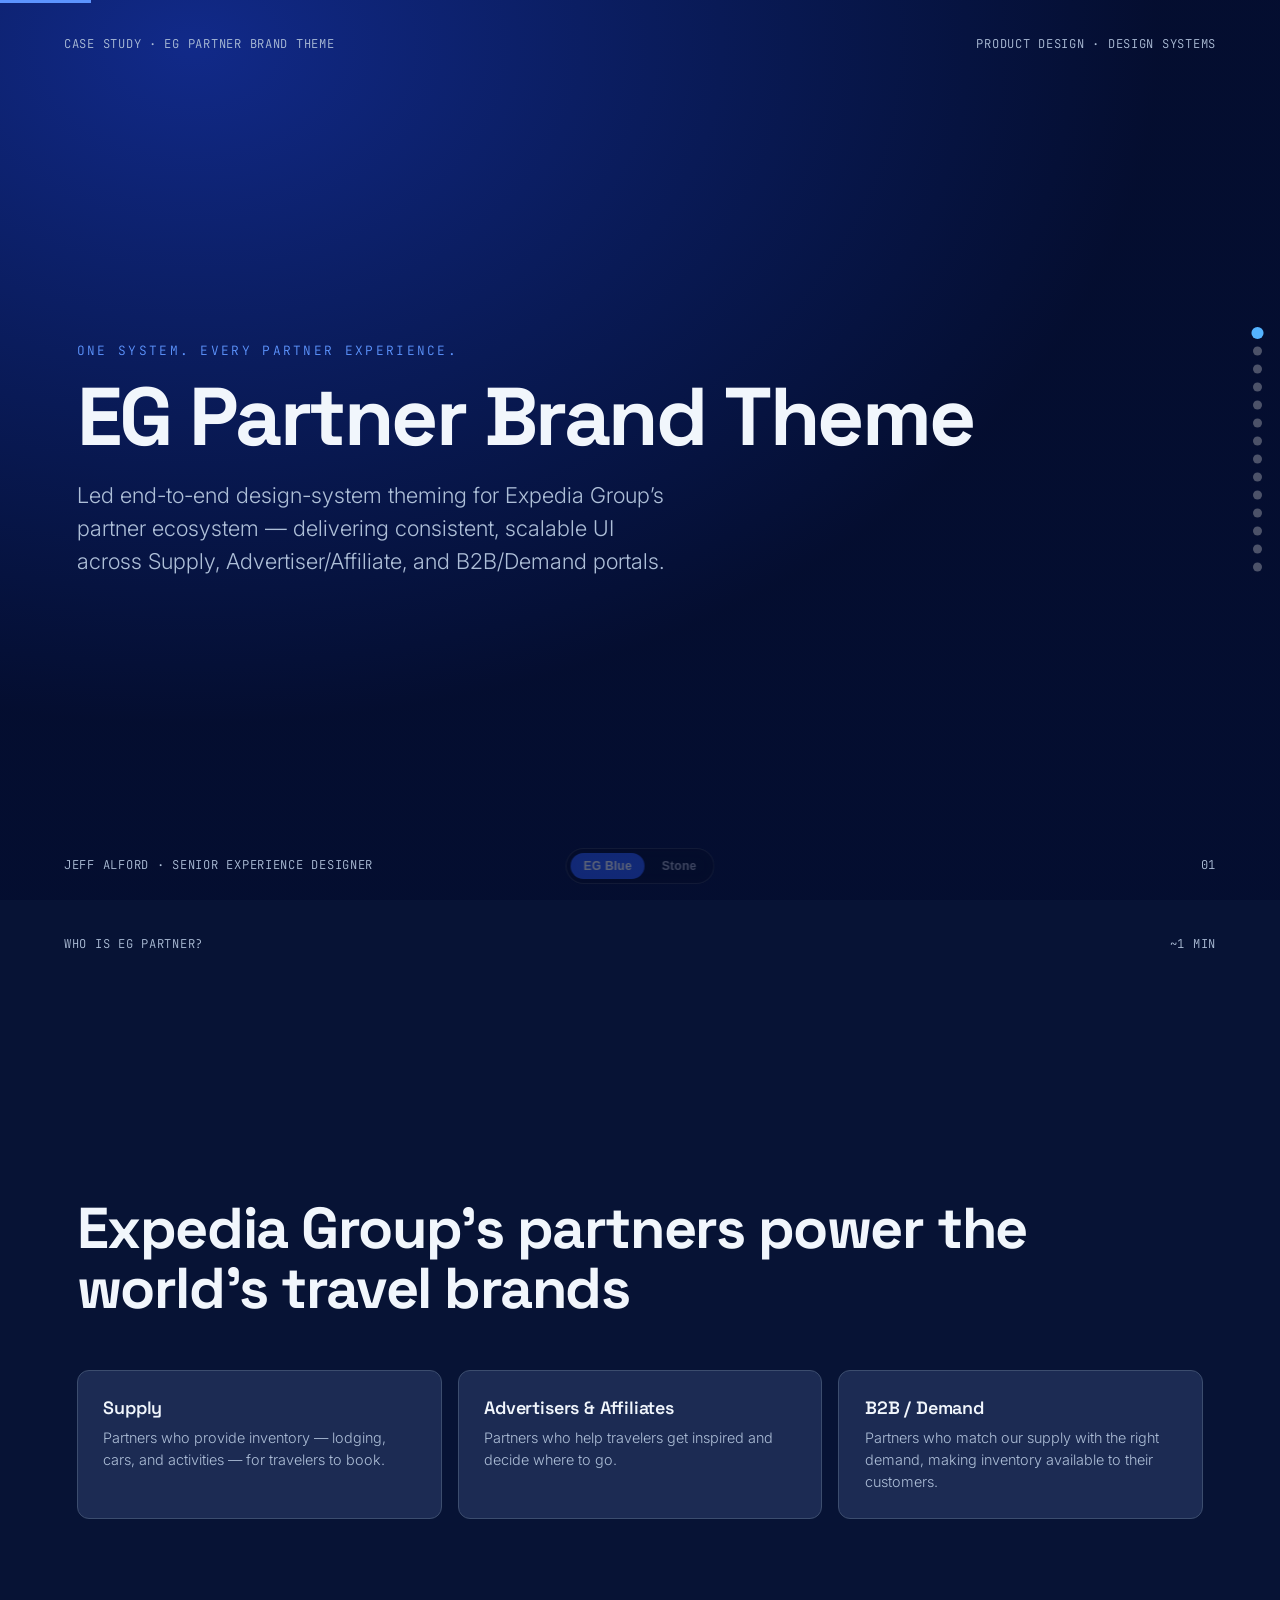
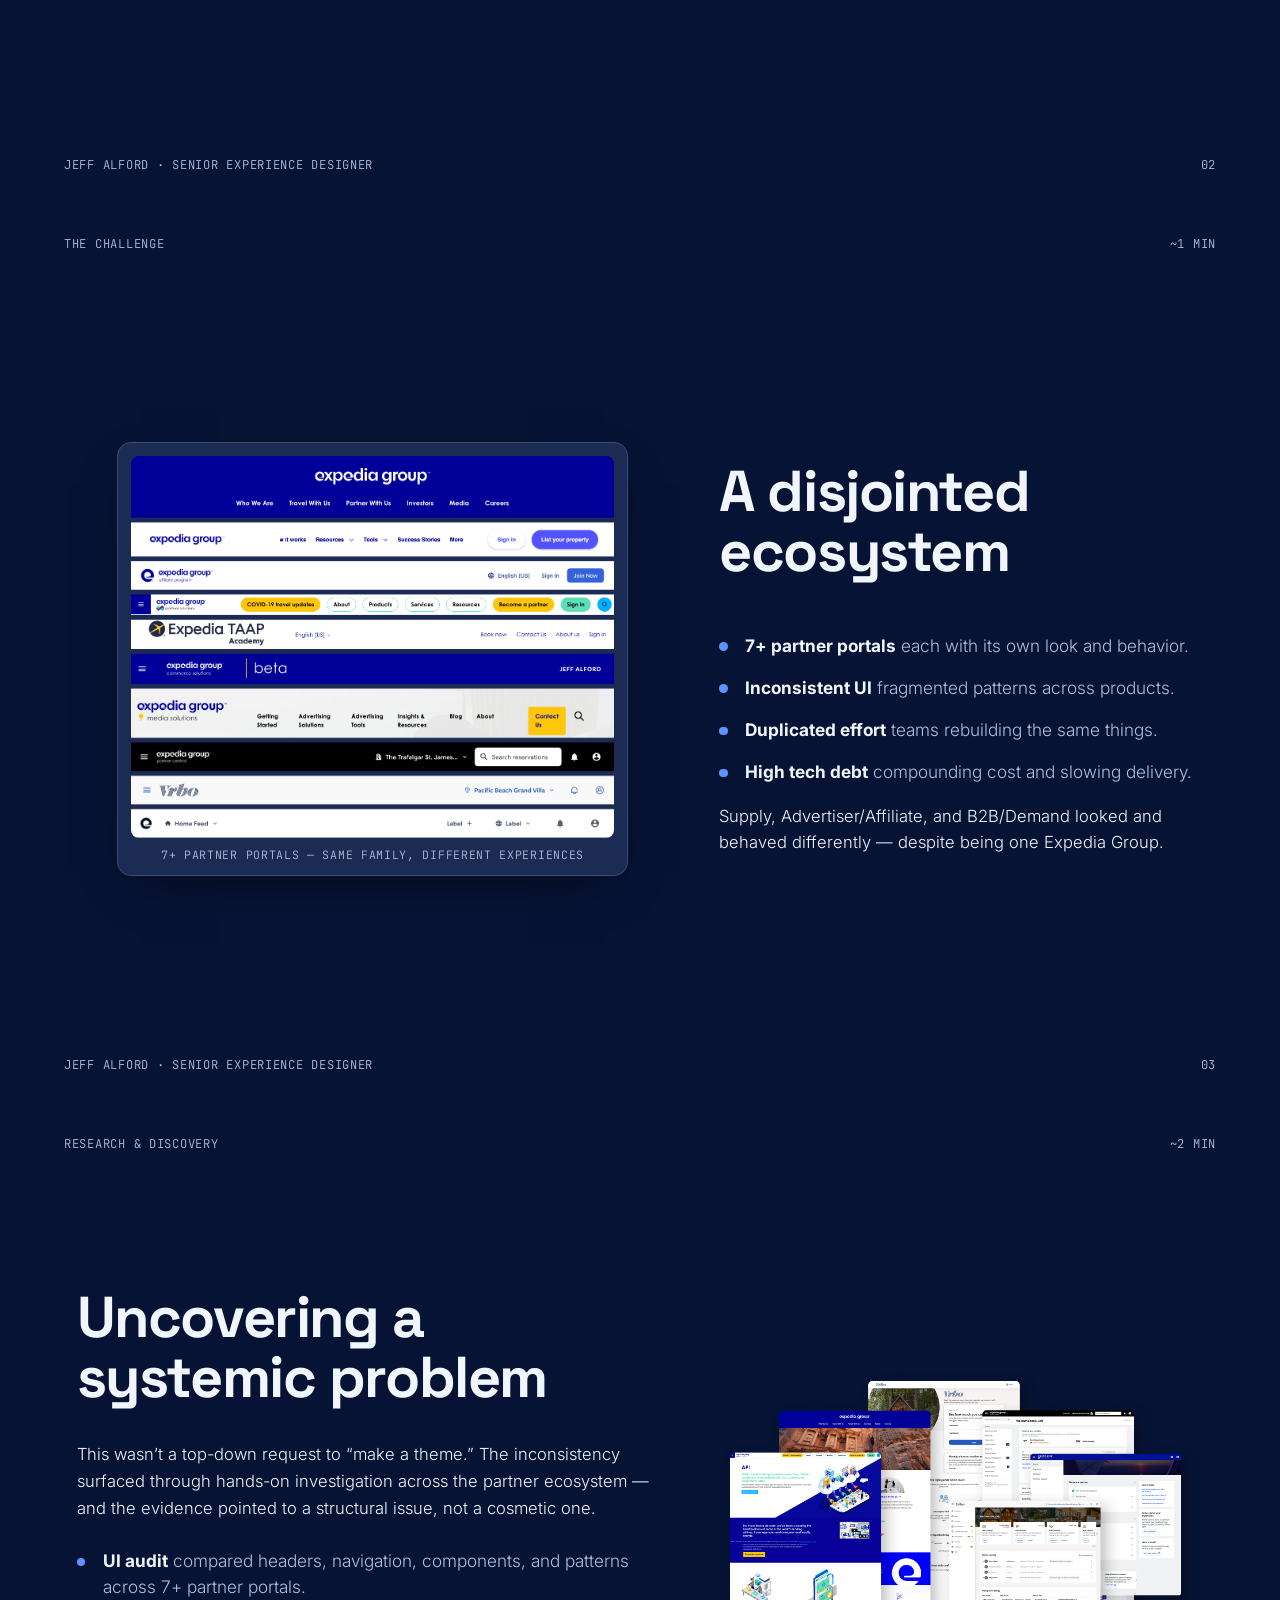
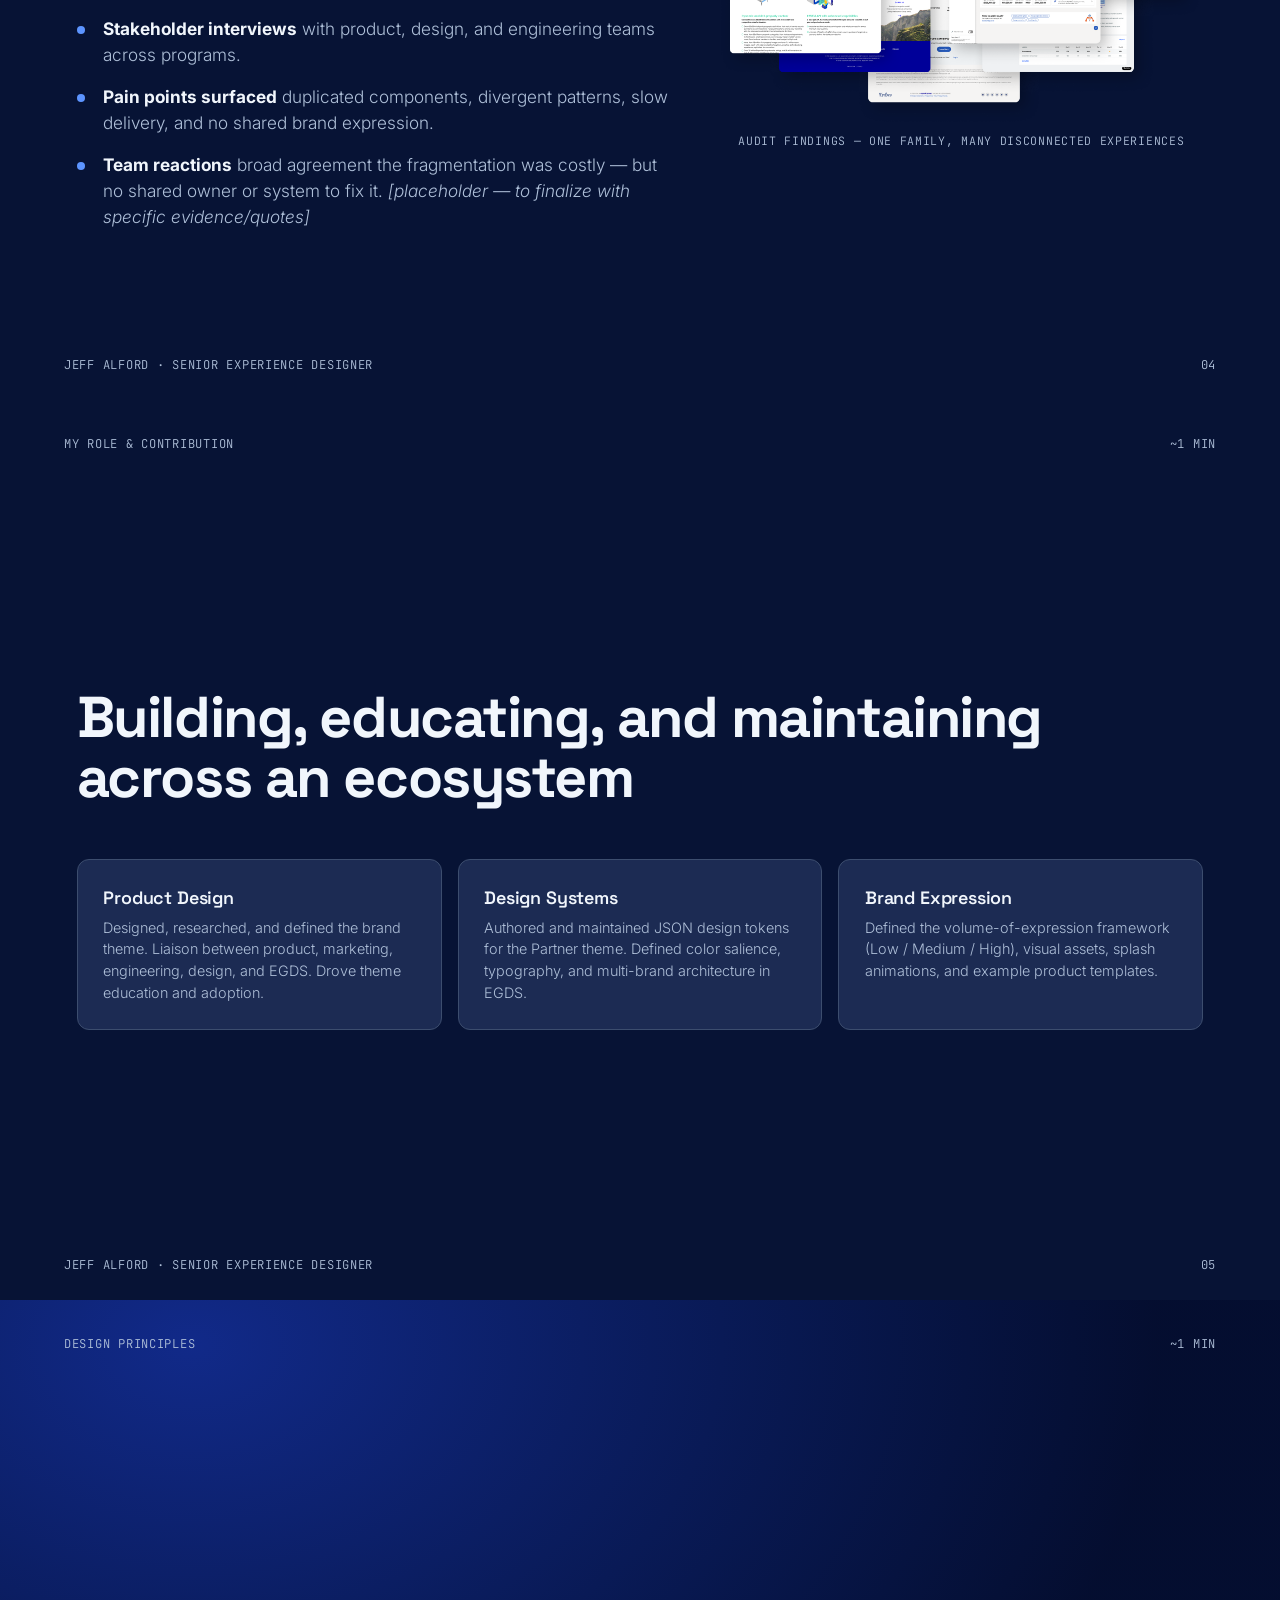
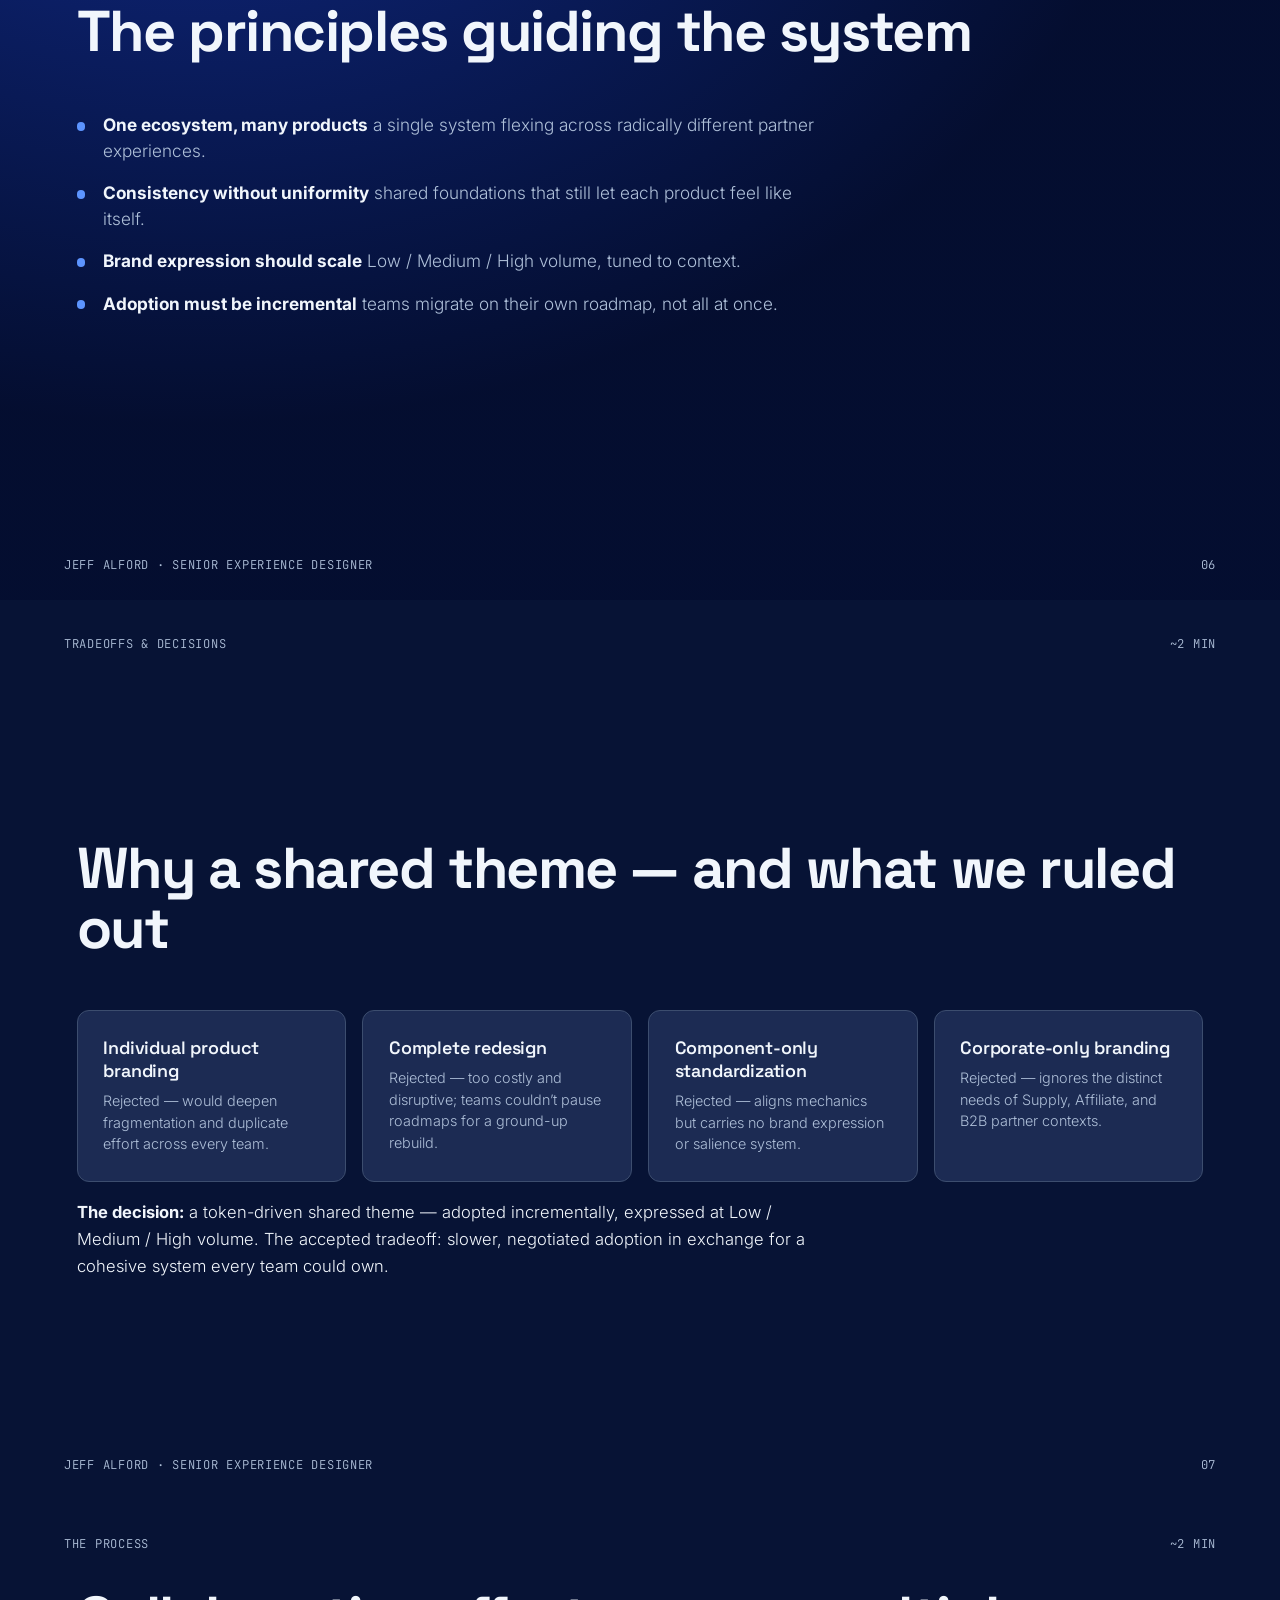
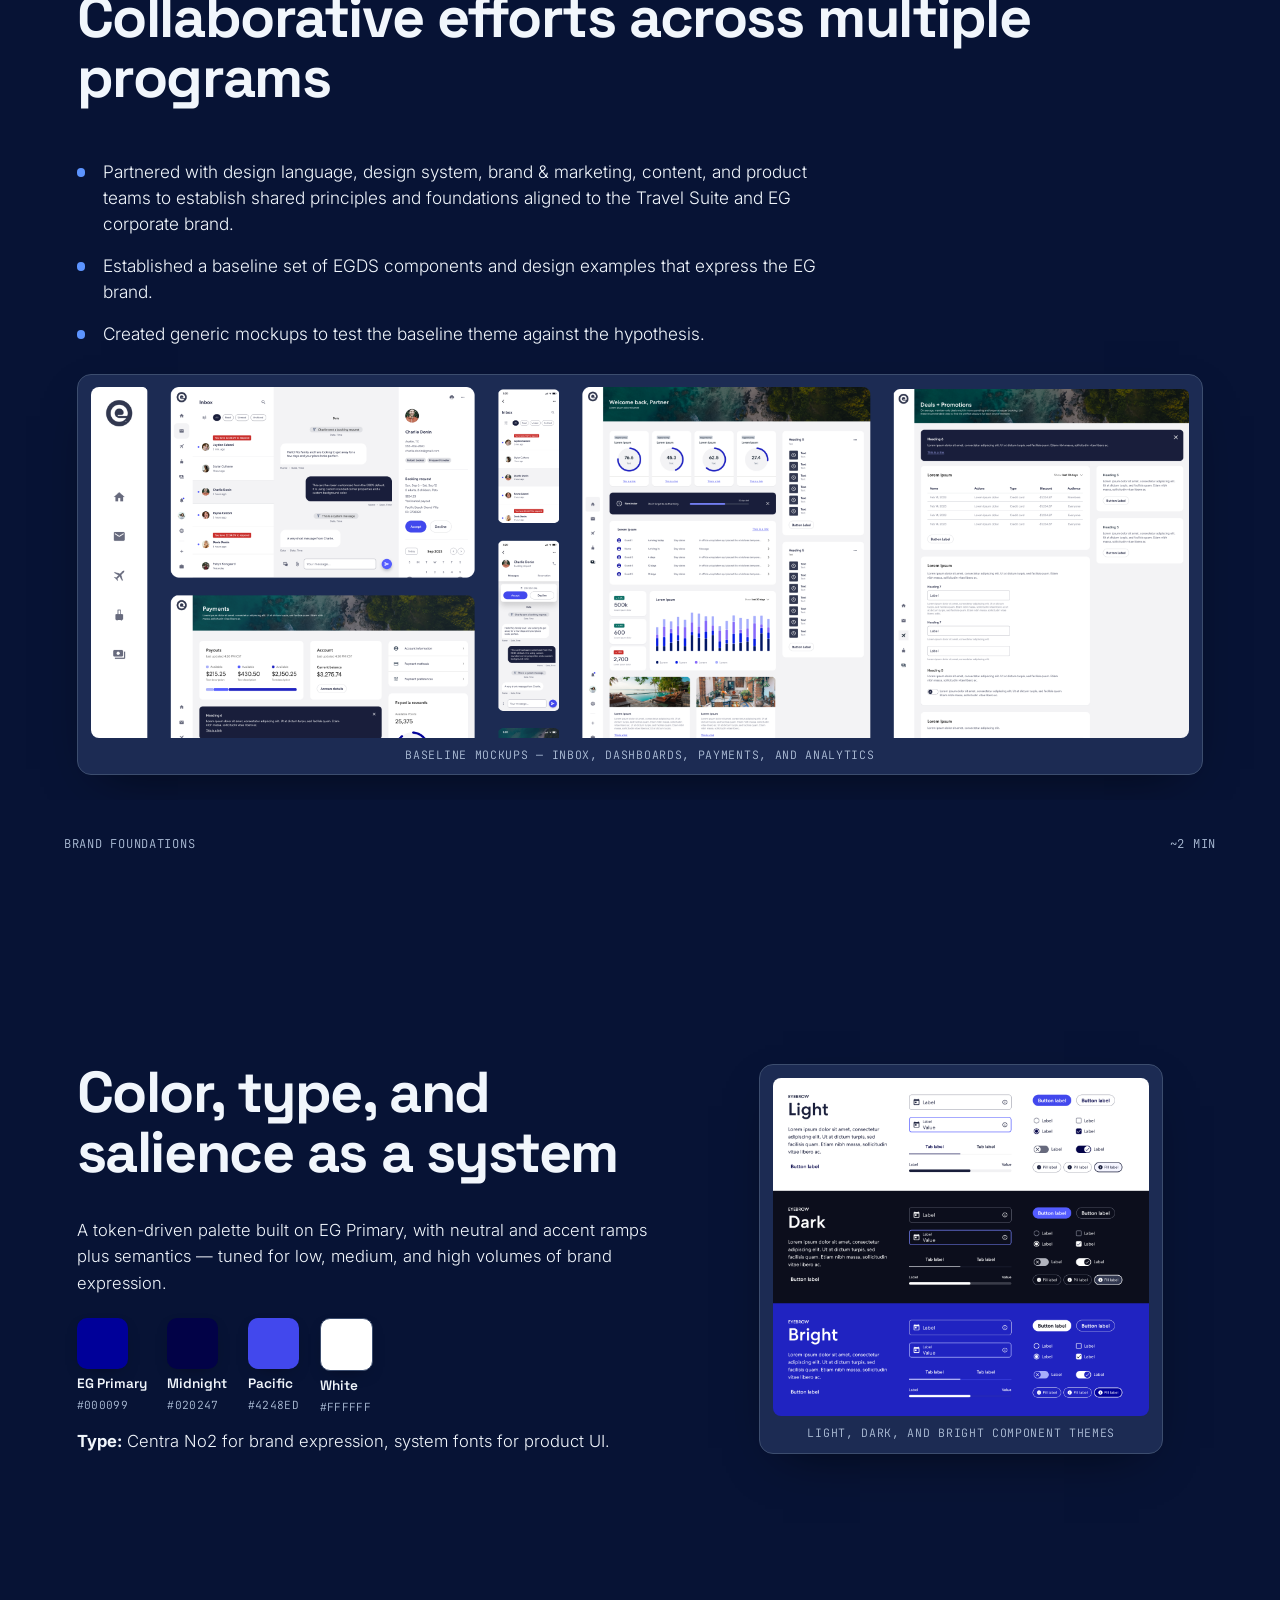
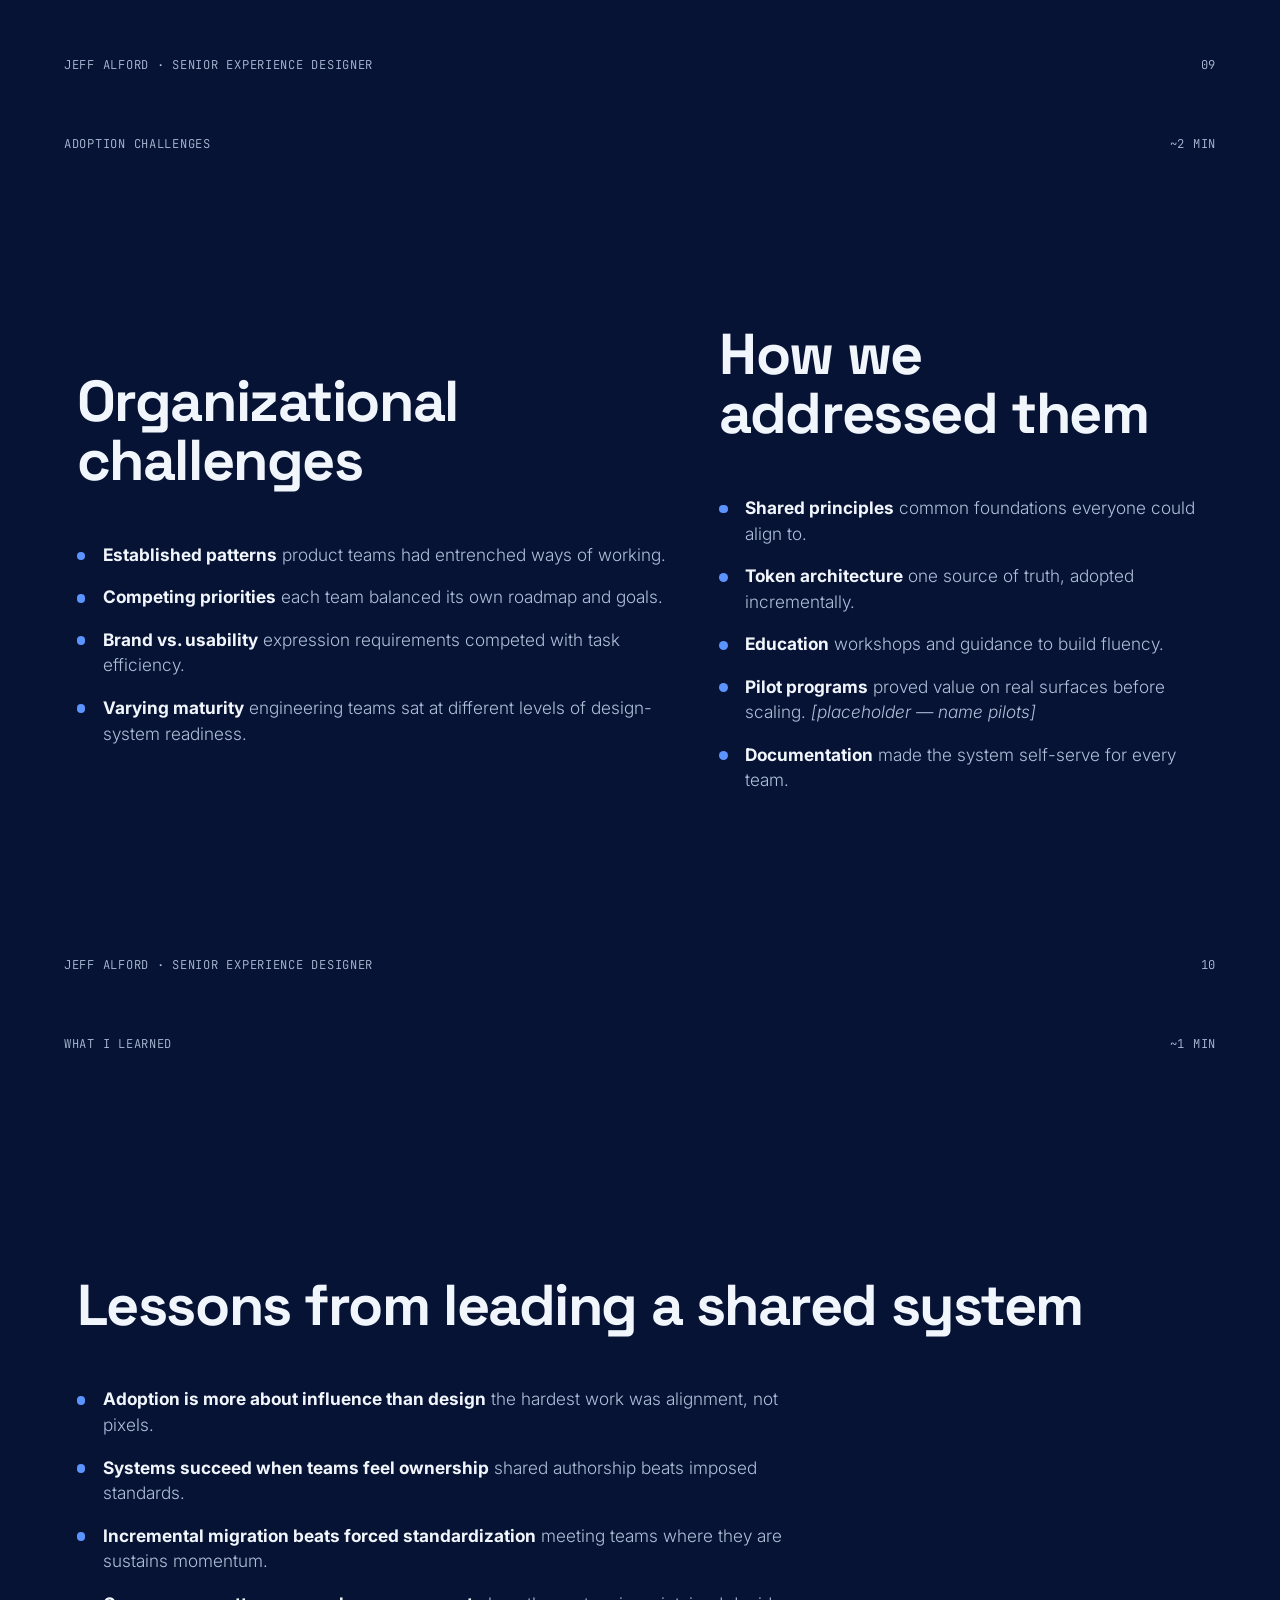
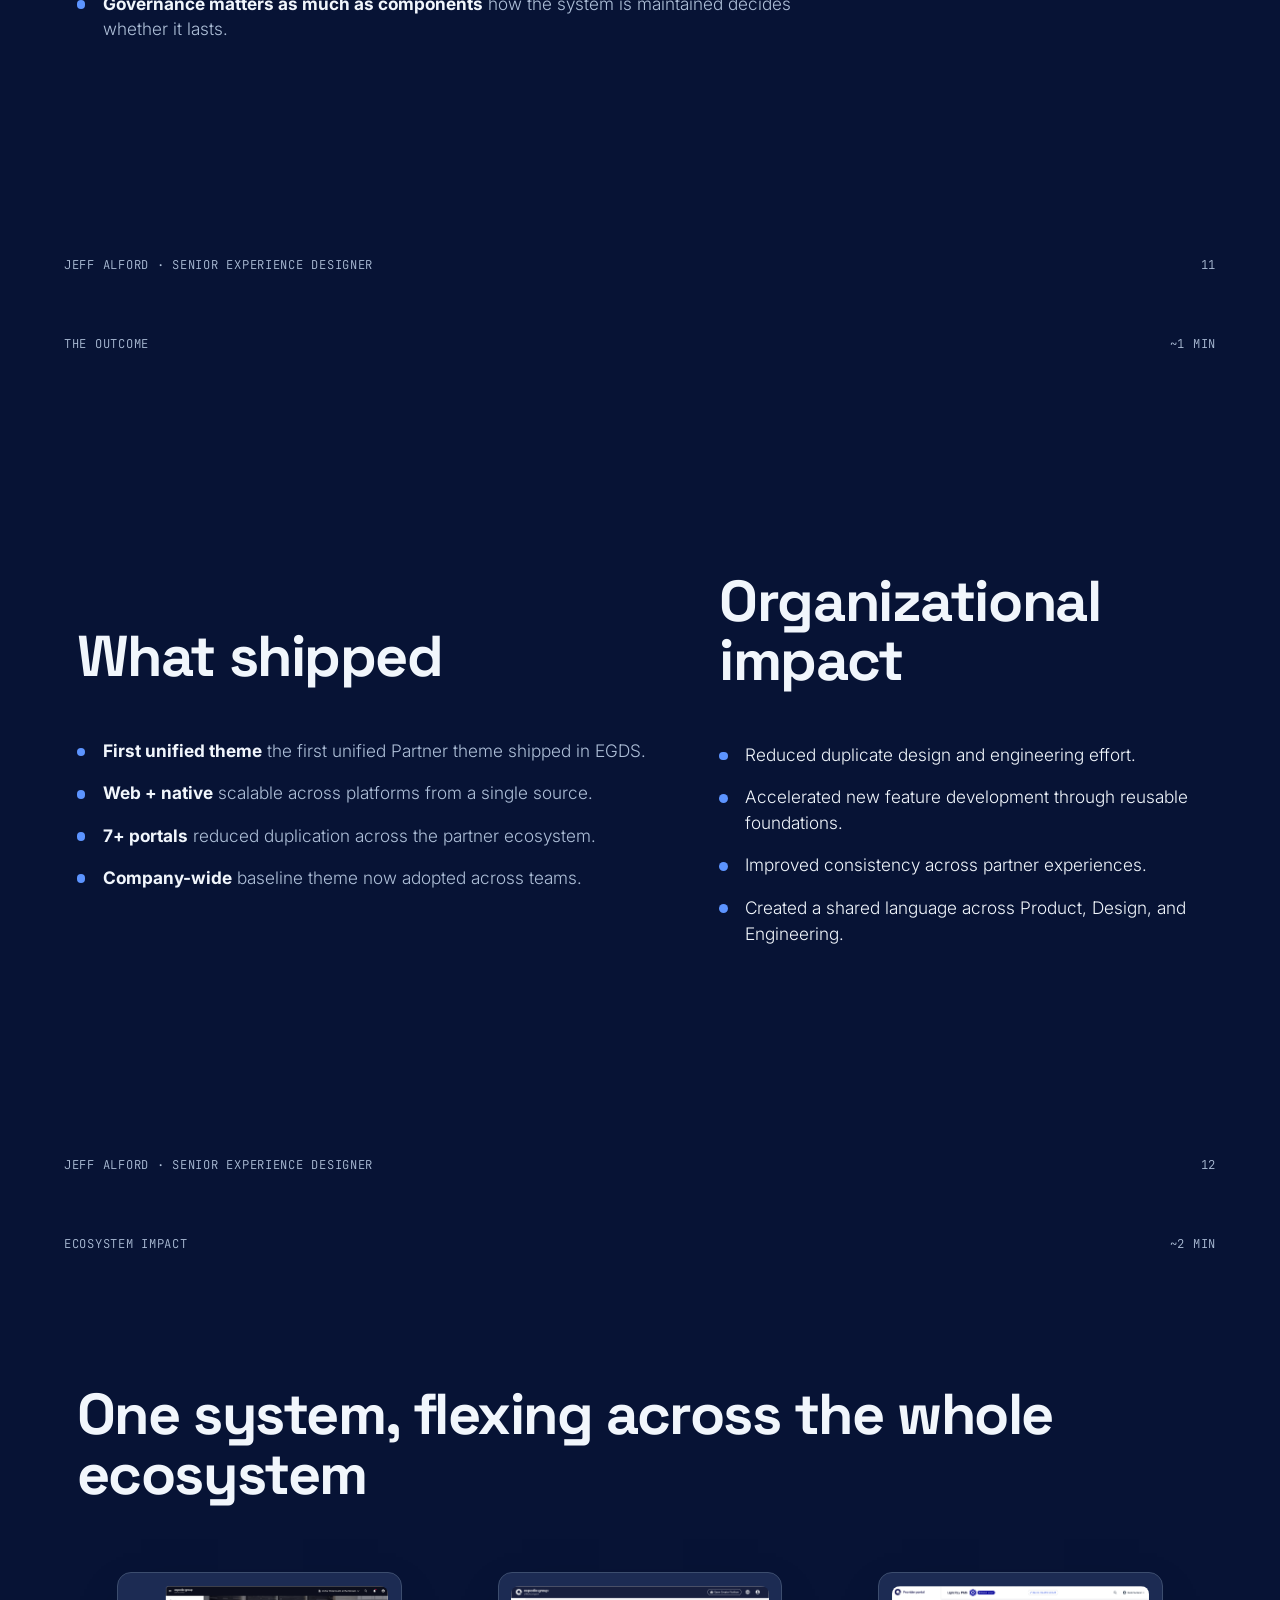
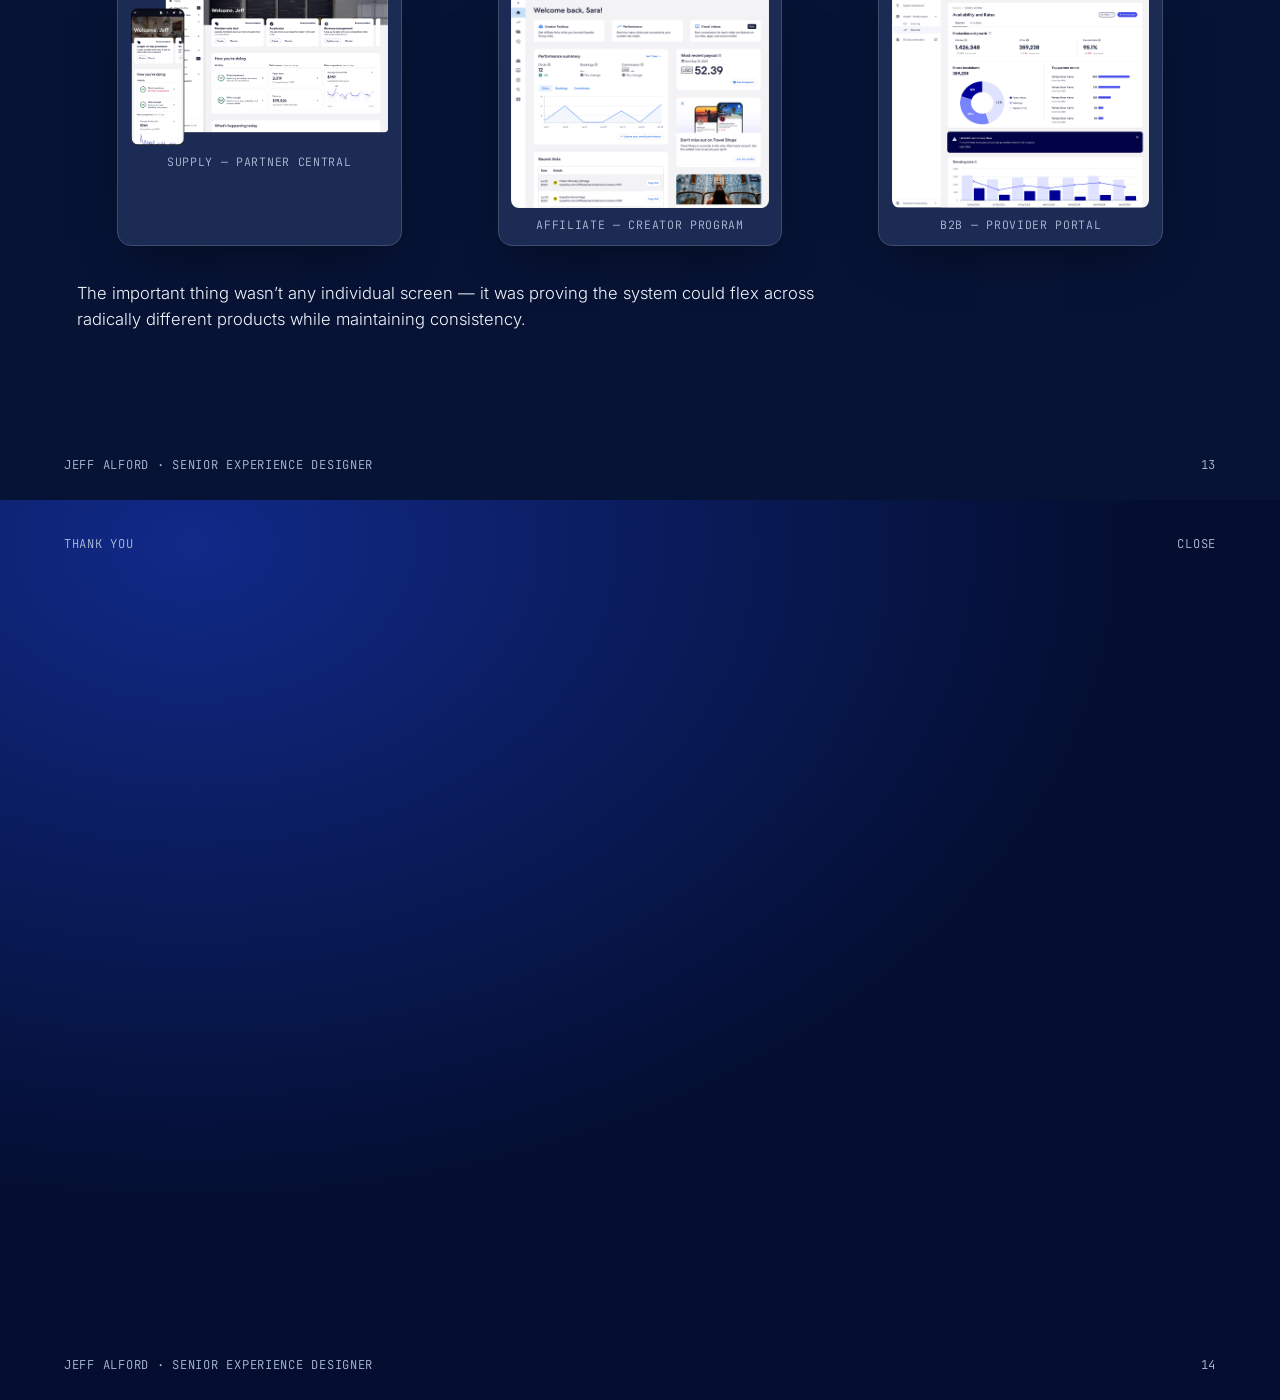
==== commit 0015ac8d: "Change card grid layout from 2 to 3 columns" ====
--- a/case-study-eg-partner.html
+++ b/case-study-eg-partner.html
@@ -675,11 +675,10 @@
     <div class="top"><span class="brand">Ecosystem Impact</span><span class="meta">~2 min</span></div>
     <div class="body">
       <h2 class="section reveal d1">One system, flexing across the whole ecosystem</h2>
-      <div class="card-grid reveal d2" style="grid-template-columns:repeat(2,1fr);max-width:1100px;">
-        <figure class="shot" style="max-height:24vh;"><img src="assets/eg-partner/supply.png" alt="Expedia Partner Central dashboard" style="max-height:18vh;"><figcaption>Supply &mdash; Partner Central</figcaption></figure>
-        <figure class="shot" style="max-height:24vh;"><img src="assets/eg-partner/affiliate.png" alt="Expedia Affiliate program dashboard" style="max-height:18vh;"><figcaption>Affiliate &mdash; creator program</figcaption></figure>
-        <figure class="shot" style="max-height:24vh;"><img src="assets/eg-partner/b2b.png" alt="Expedia Group Provider Portal dashboard" style="max-height:18vh;"><figcaption>B2B &mdash; Provider Portal</figcaption></figure>
-        <figure class="shot" style="max-height:24vh;"><img src="assets/eg-partner/brand.png" alt="Custom-branded partner storefront" style="max-height:18vh;"><figcaption>Storefront &mdash; custom-branded</figcaption></figure>
+      <div class="card-grid reveal d2" style="grid-template-columns:repeat(3,1fr);max-width:1600px;">
+        <figure class="shot" ><img src="assets/eg-partner/supply.png" alt="Expedia Partner Central dashboard" ><figcaption>Supply &mdash; Partner Central</figcaption></figure>
+        <figure class="shot" ><img src="assets/eg-partner/affiliate.png" alt="Expedia Affiliate program dashboard" "><figcaption>Affiliate &mdash; creator program</figcaption></figure>
+        <figure class="shot" "><img src="assets/eg-partner/b2b.png" alt="Expedia Group Provider Portal dashboard" ><figcaption>B2B &mdash; Provider Portal</figcaption></figure>
       </div>
       <p class="reveal d3" style="margin-top:1.1rem;">The important thing wasn&rsquo;t any individual screen &mdash; it was proving the system could flex across radically different products while maintaining consistency.</p>
     </div>
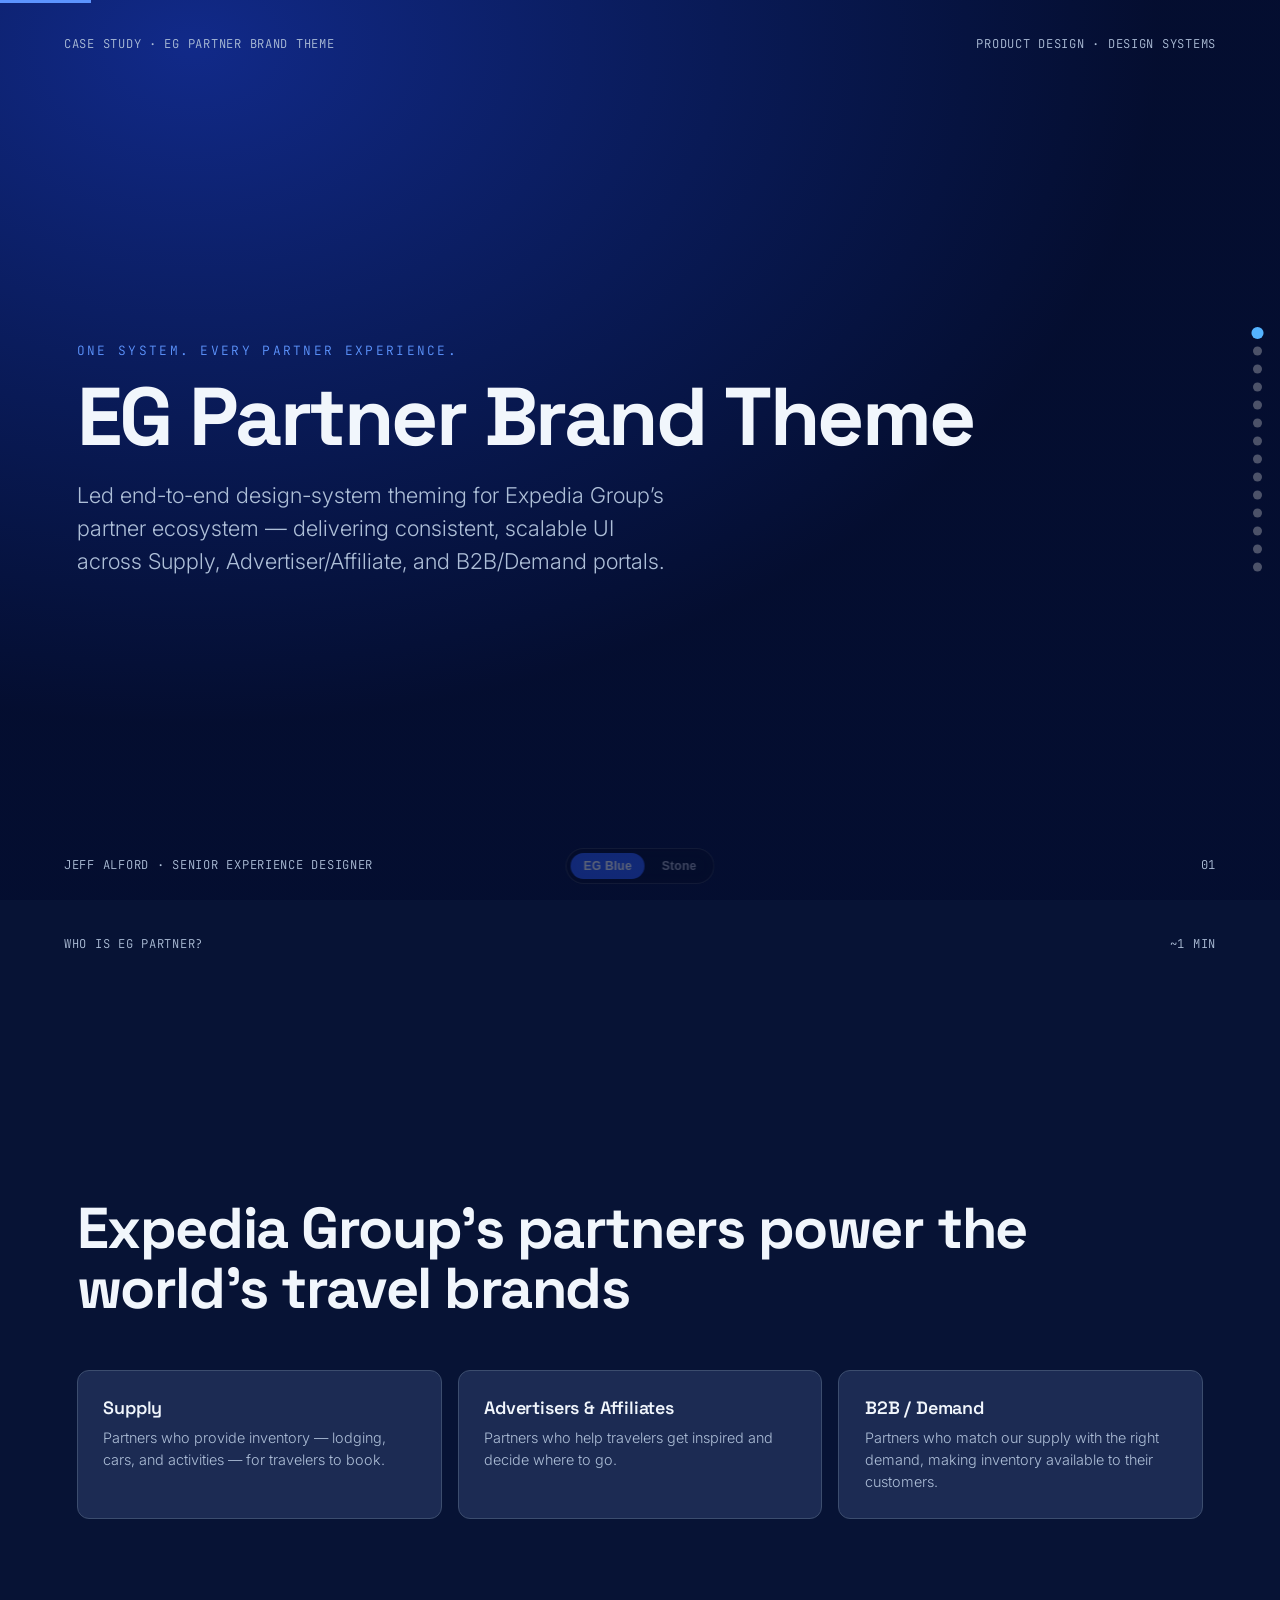
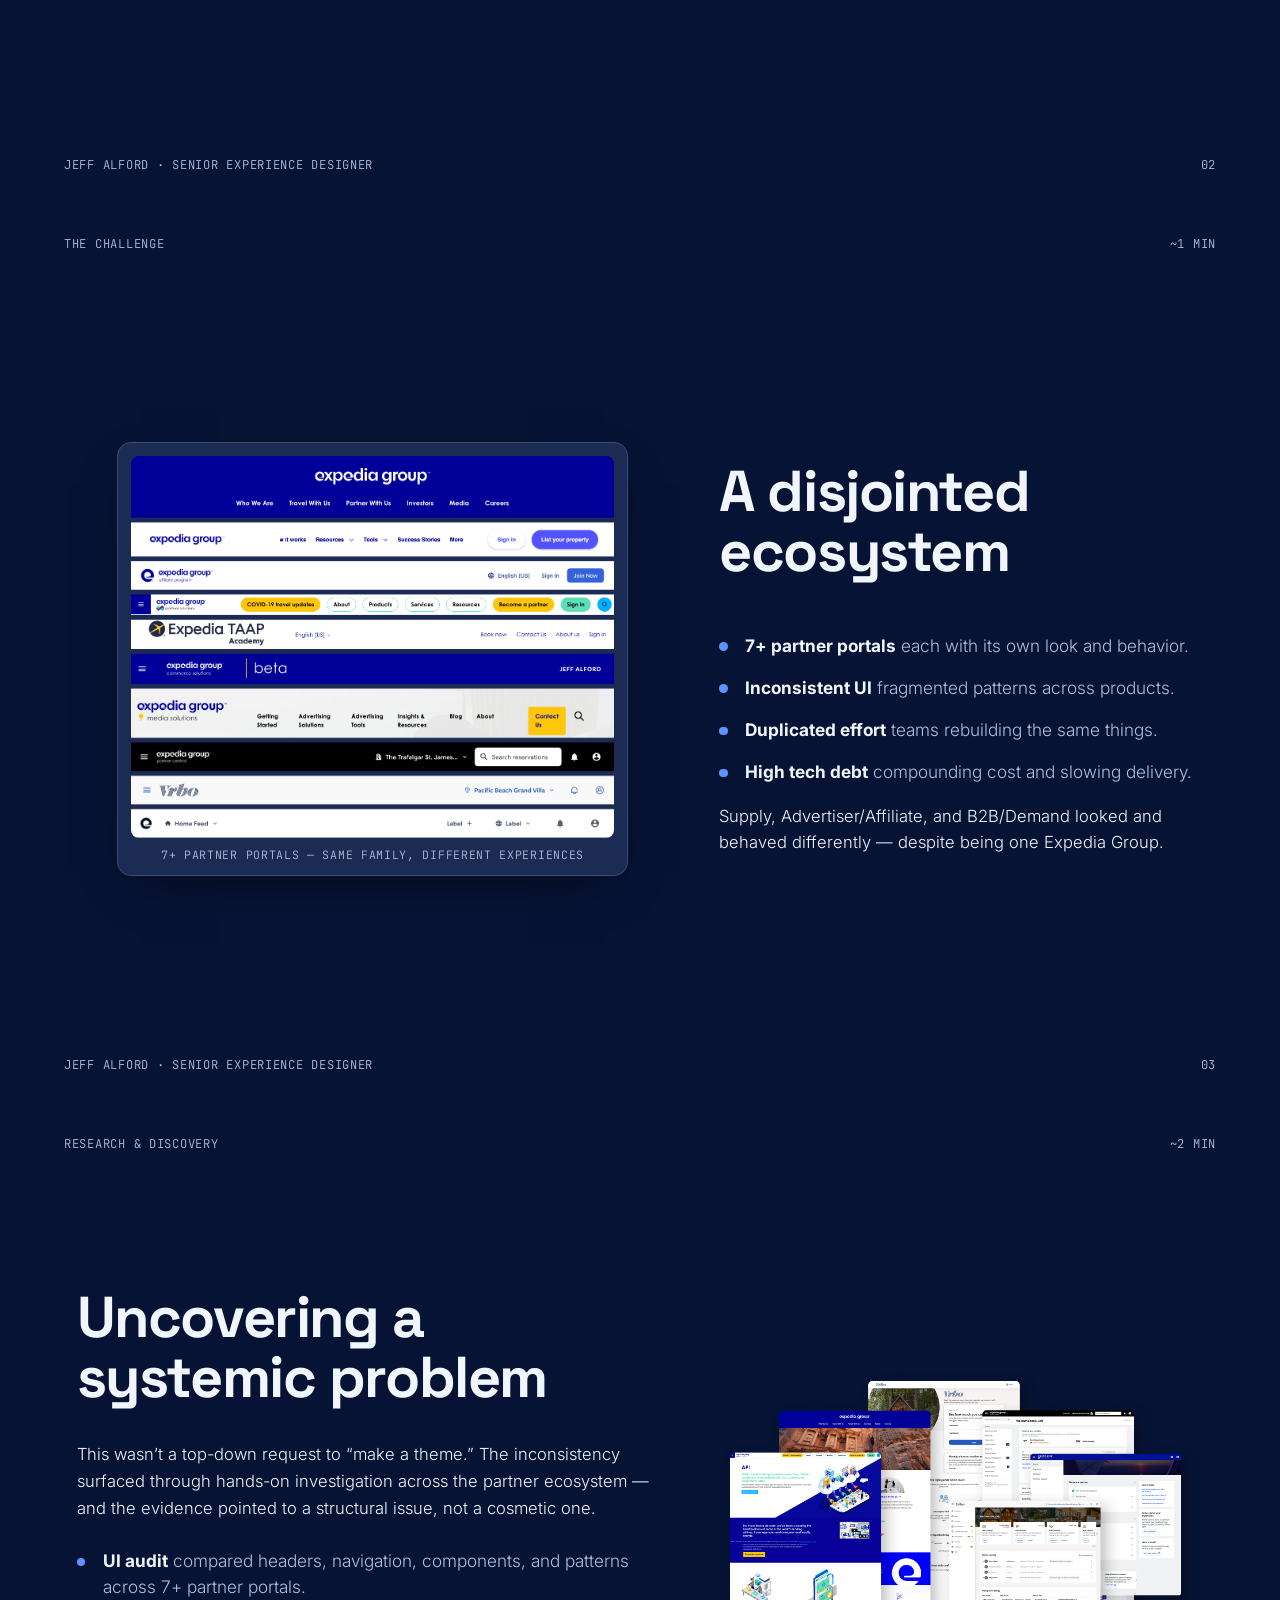
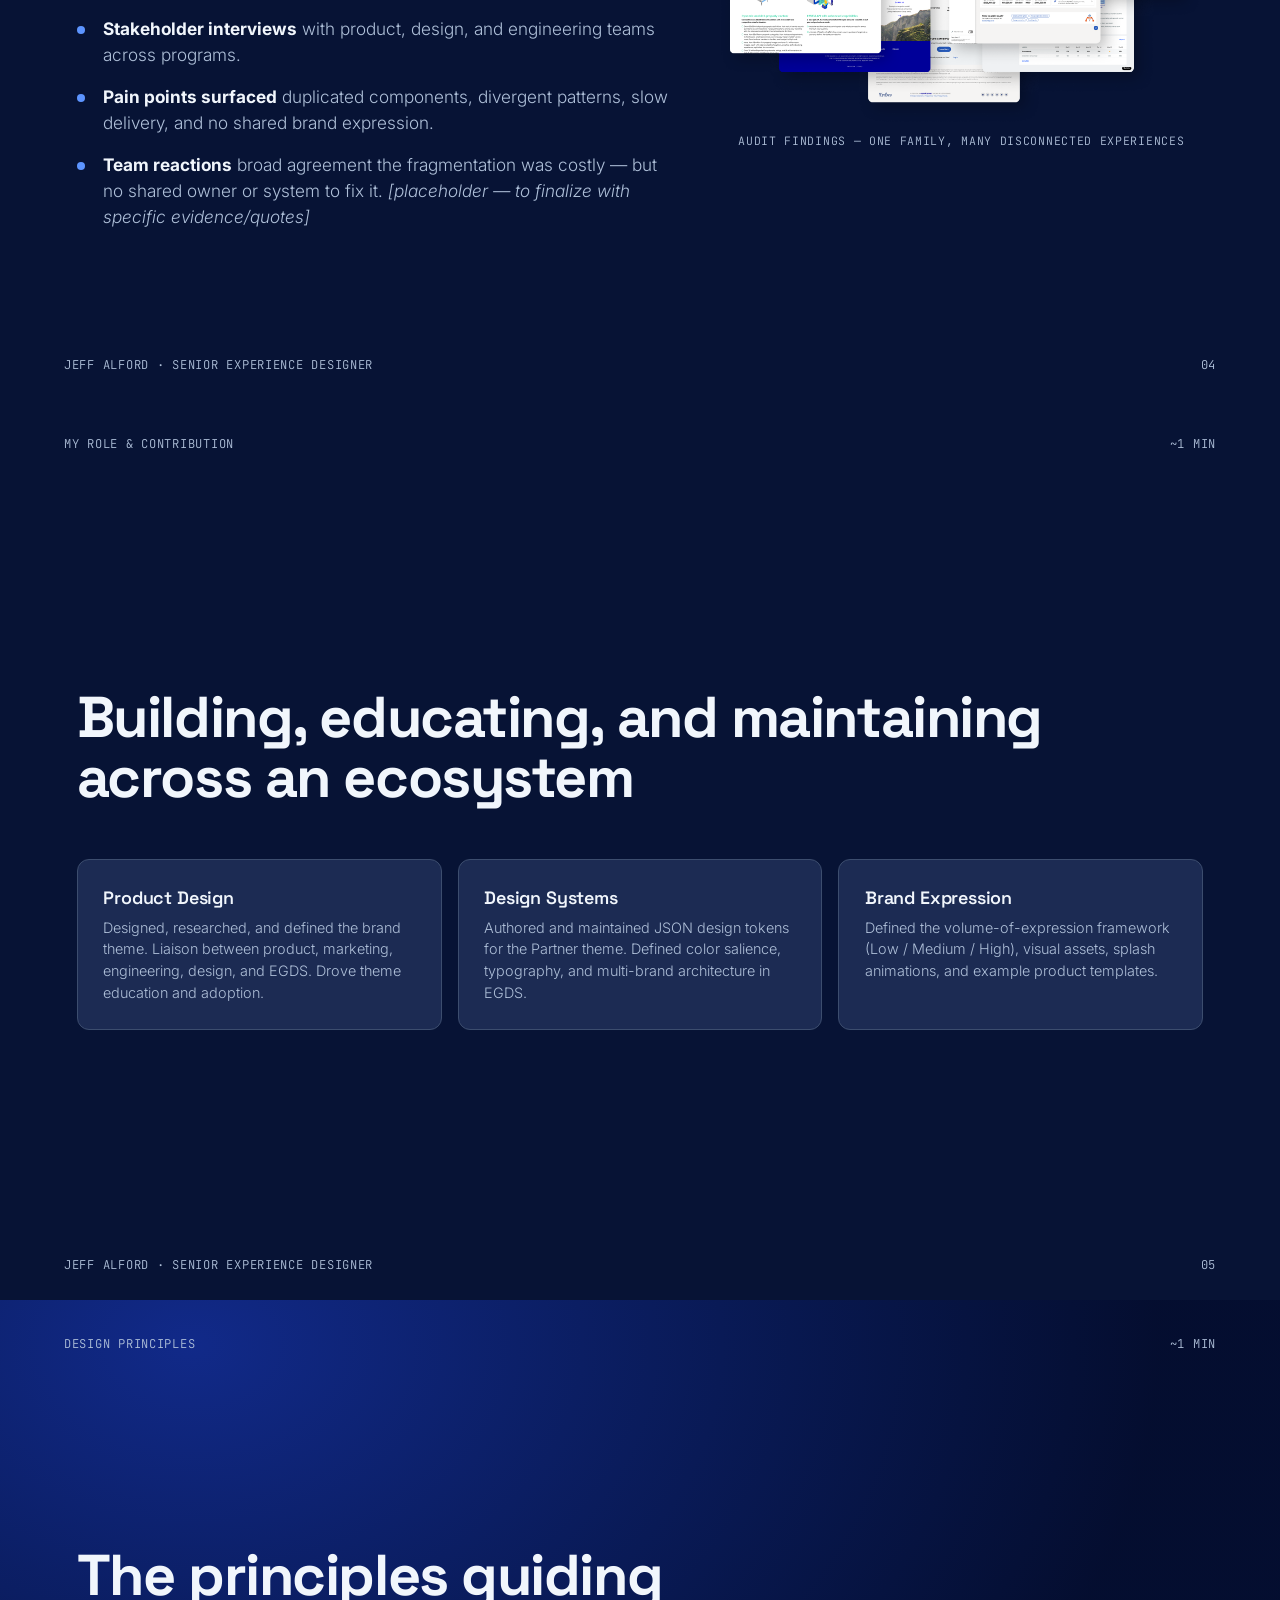
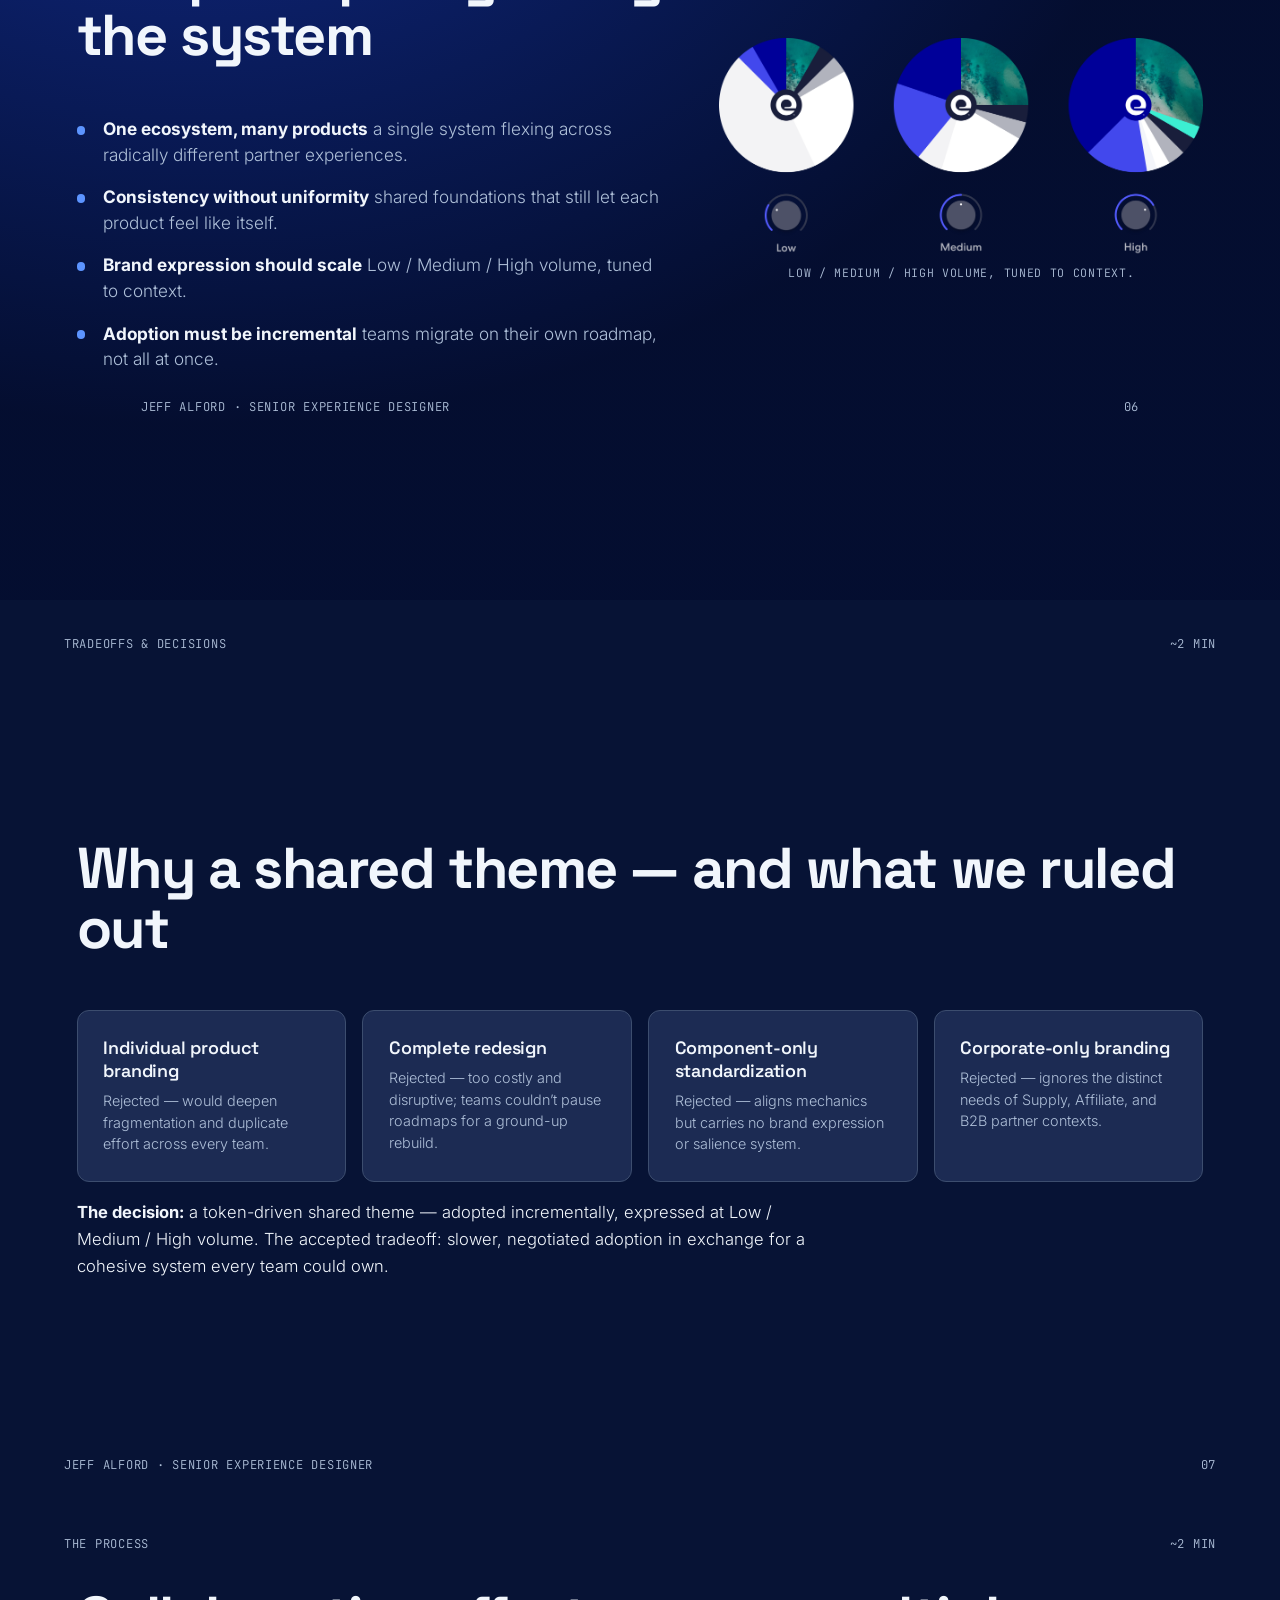
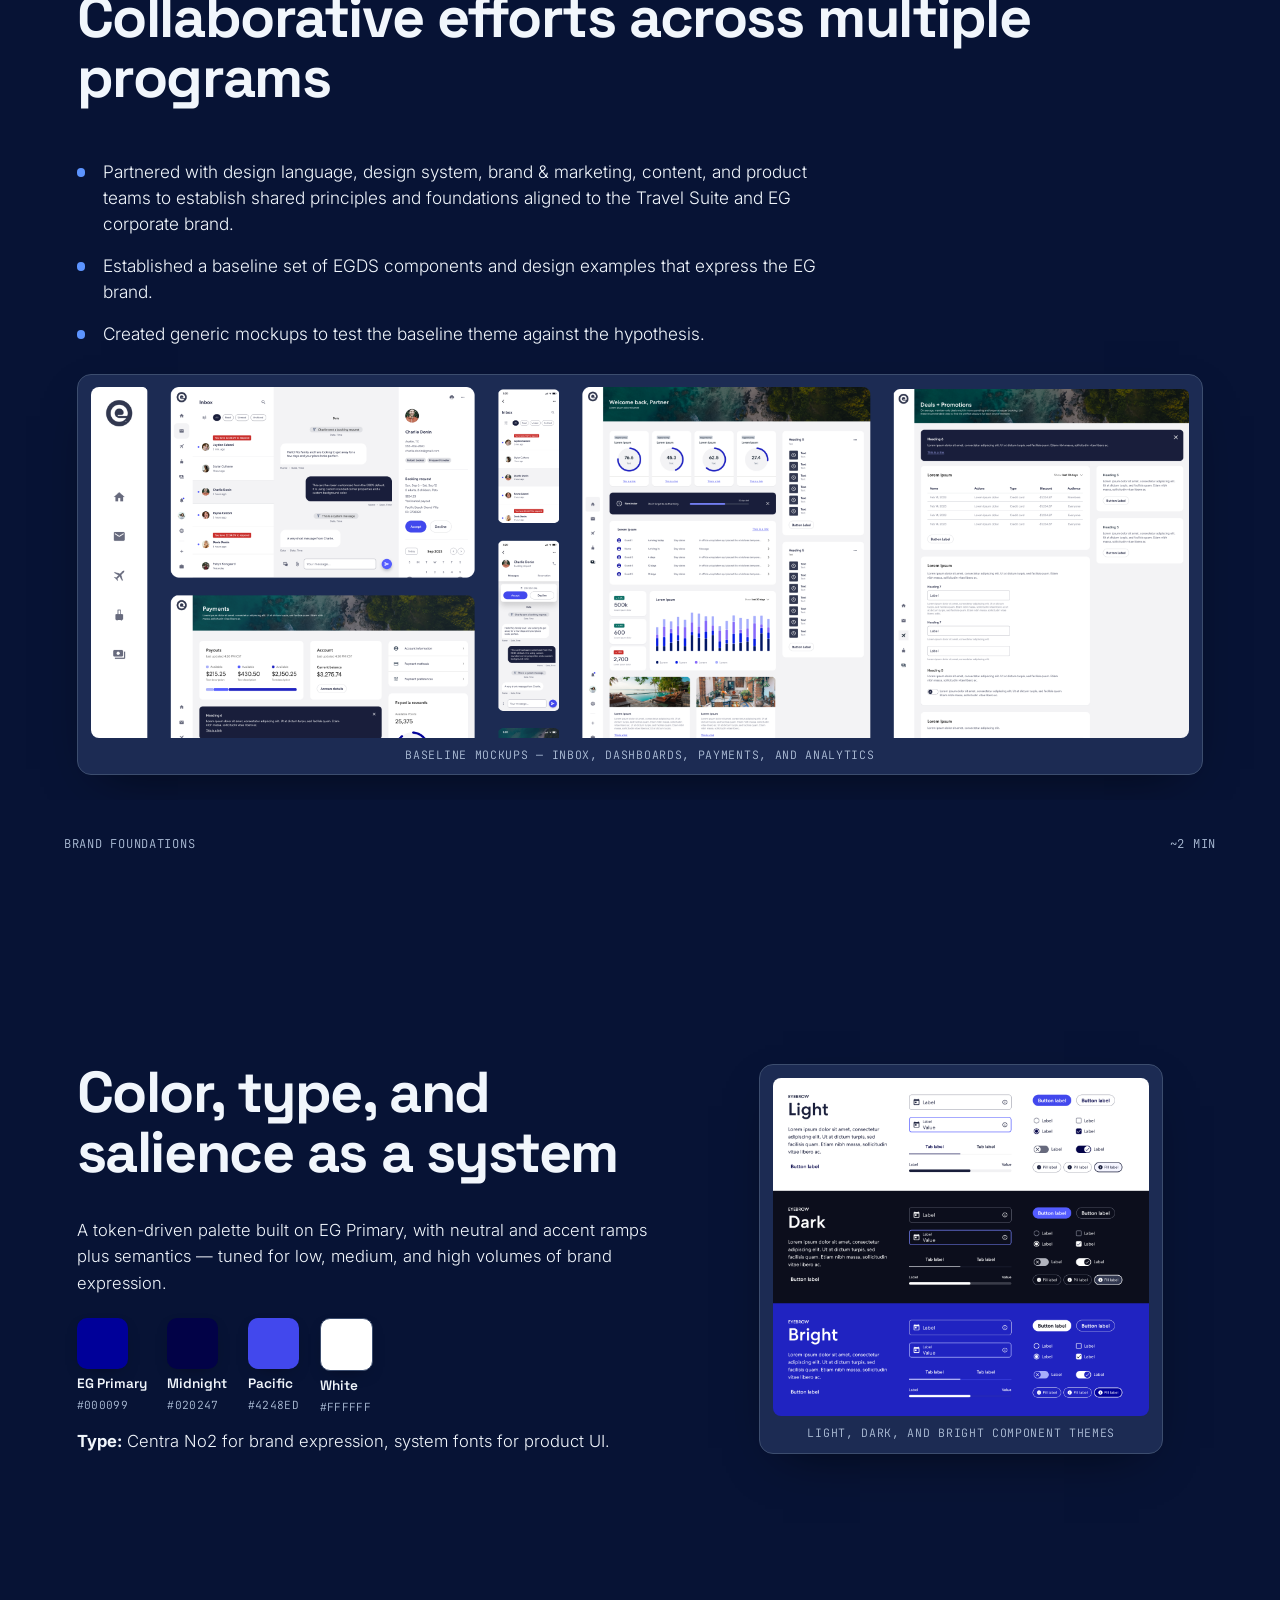
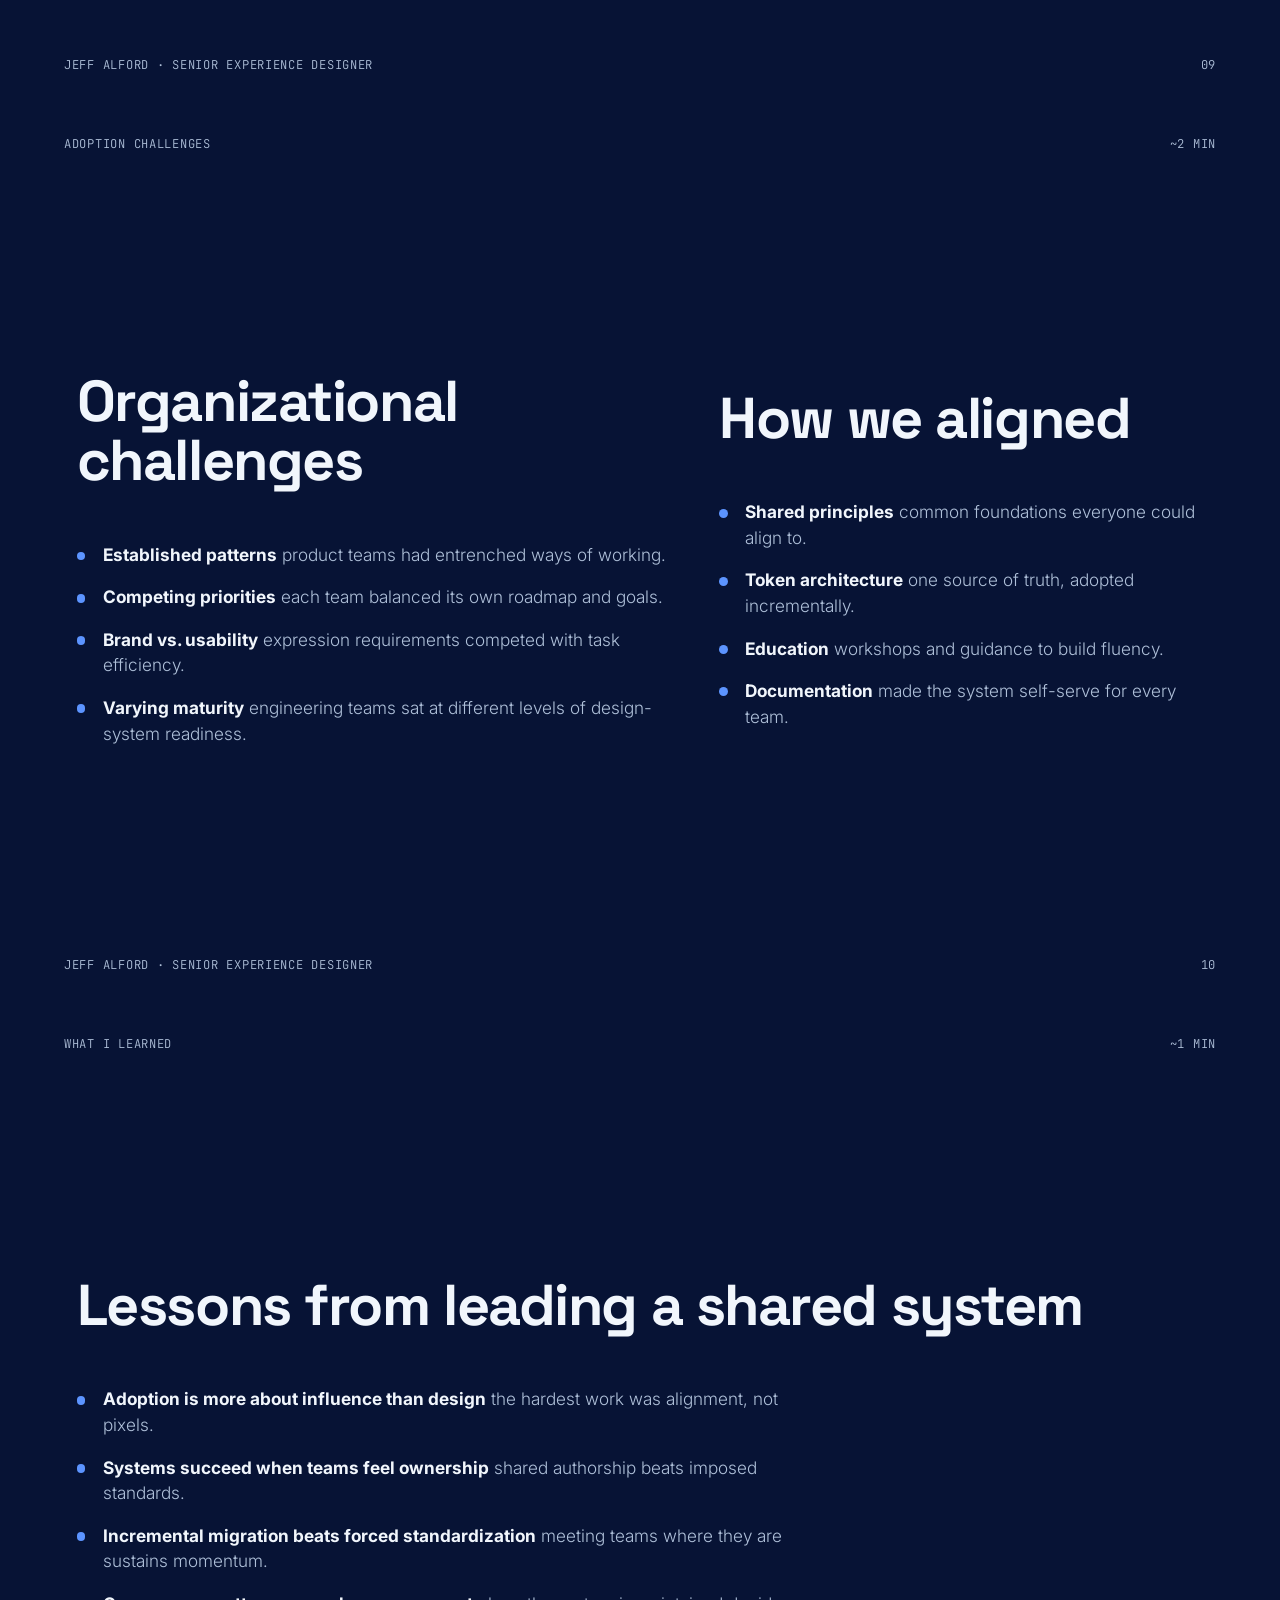
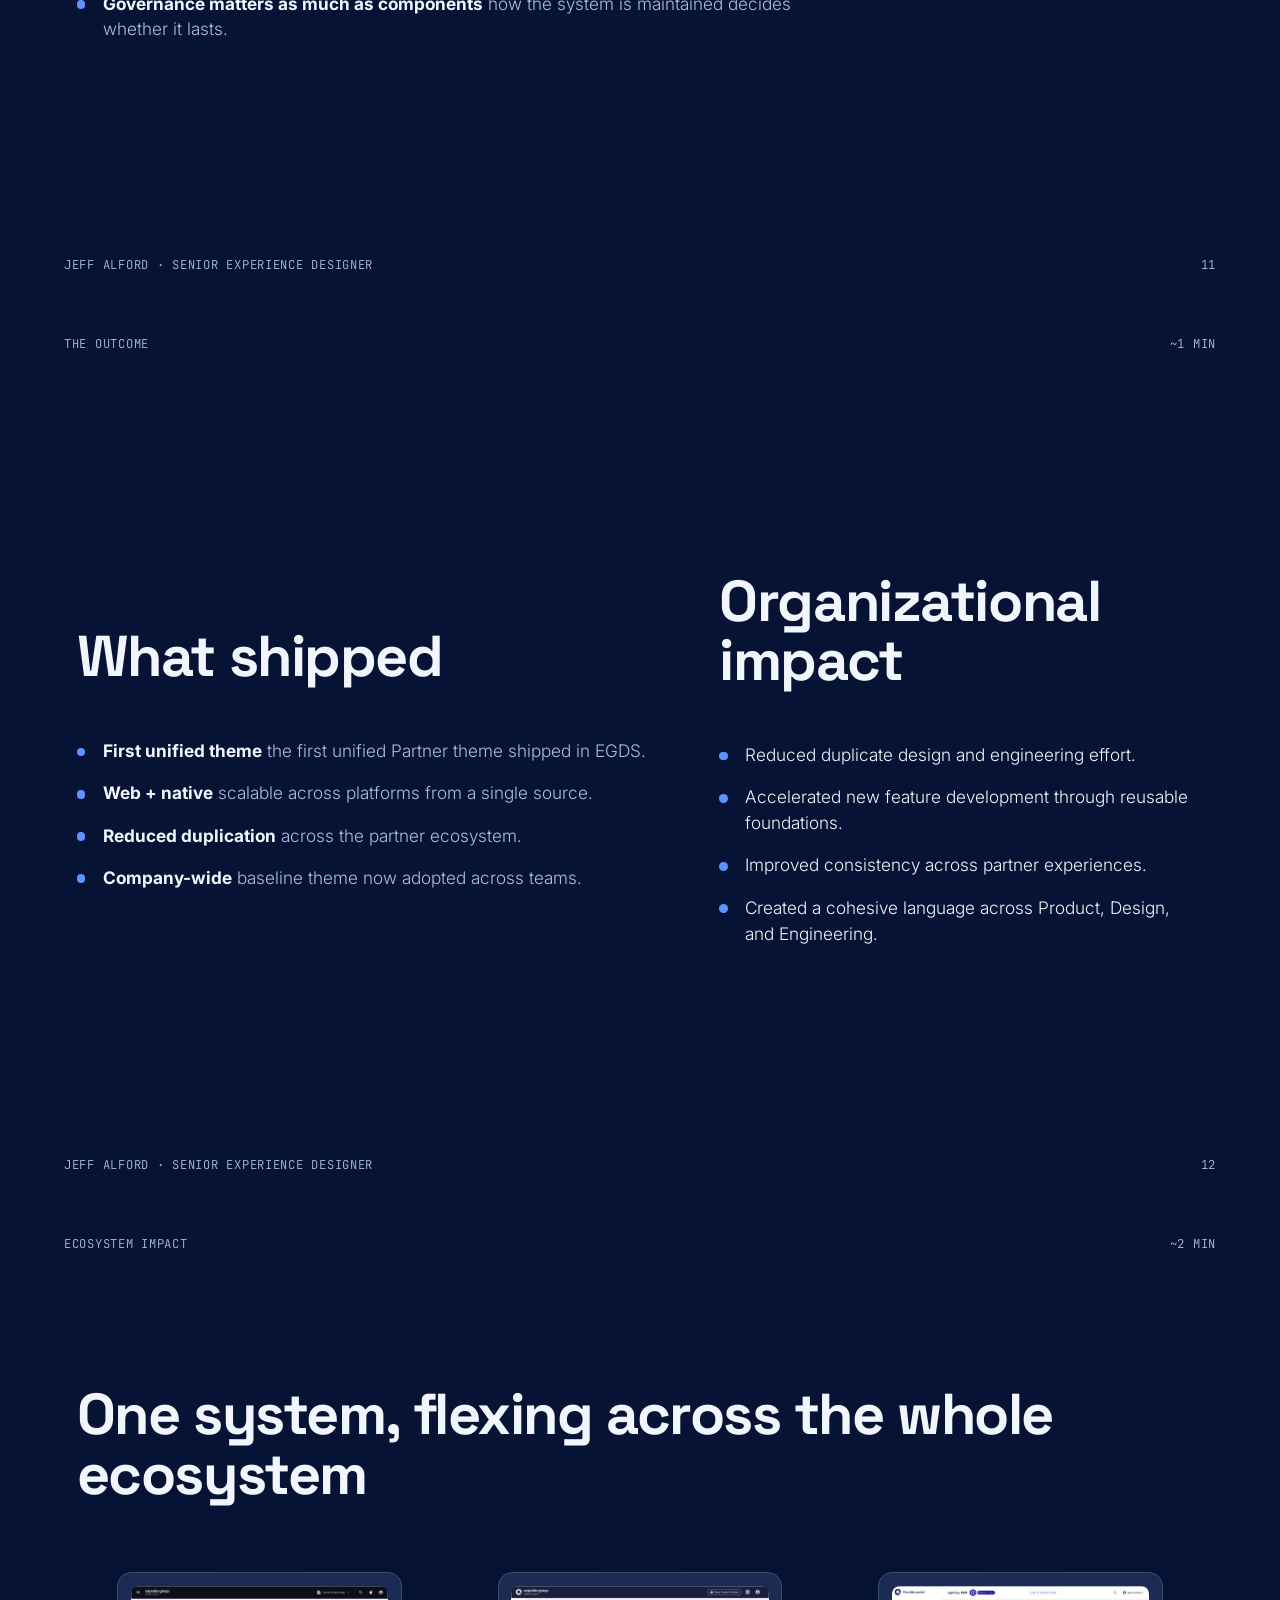
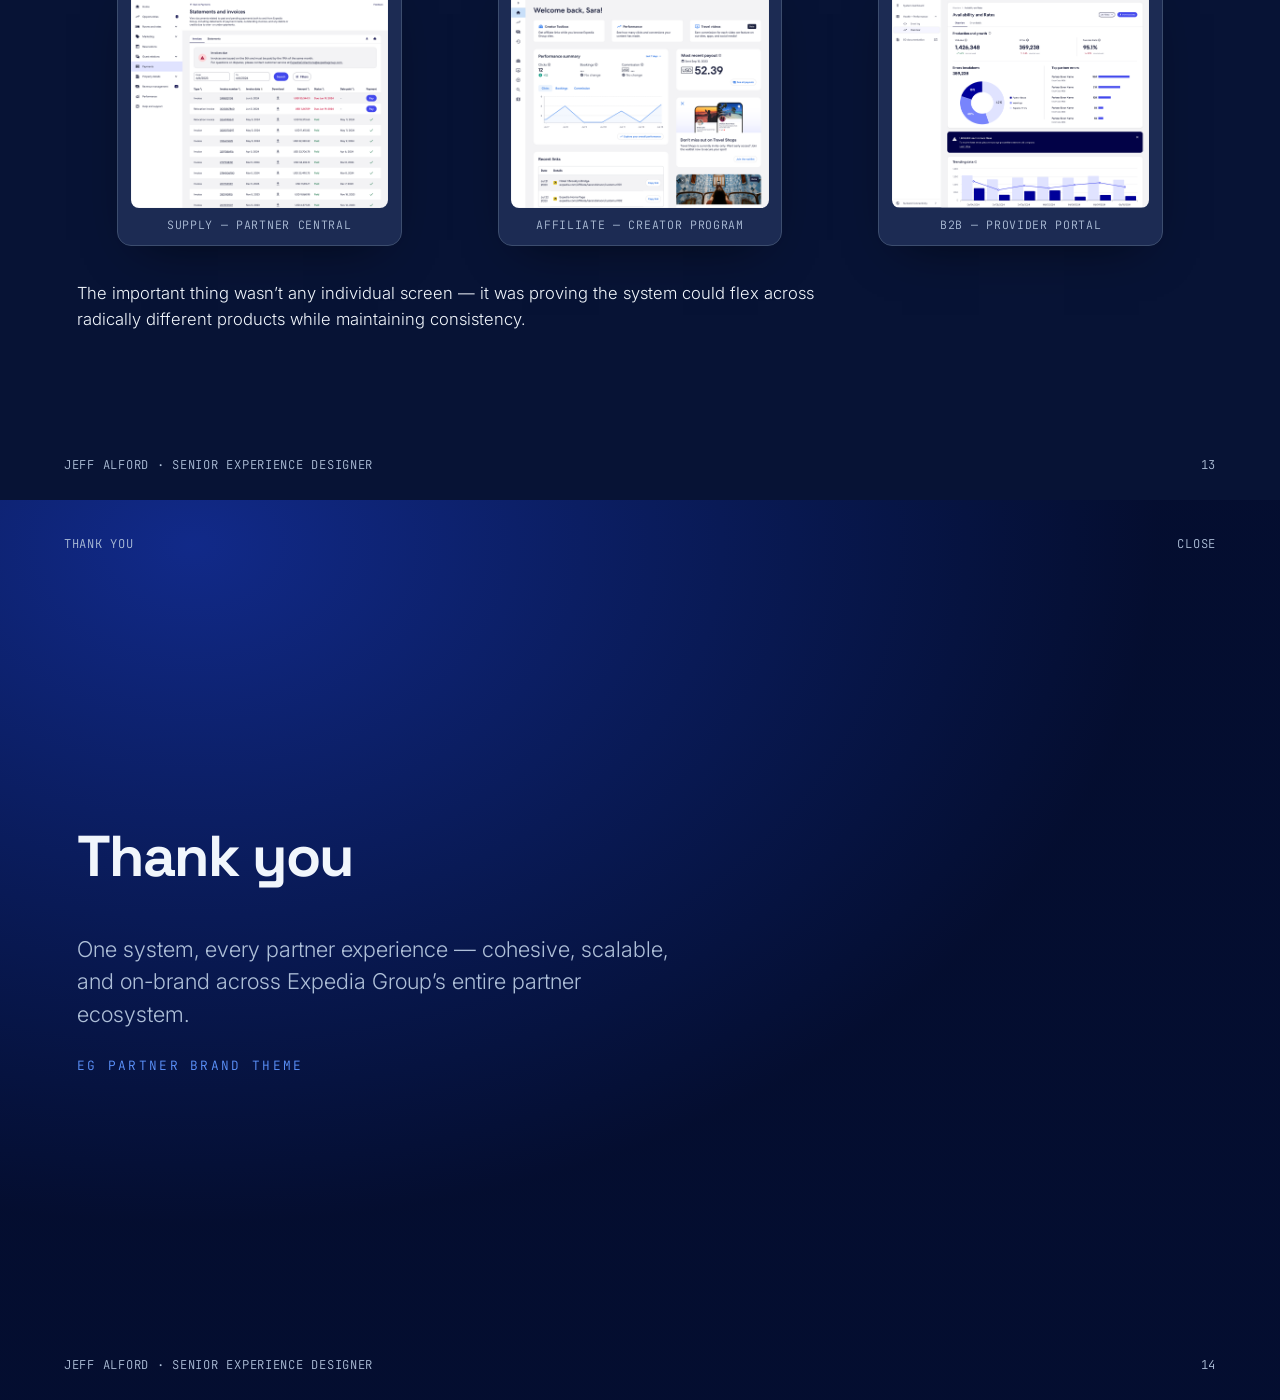
==== commit b6247861: "Refactor design principles section and update wording" ====
--- a/case-study-eg-partner.html
+++ b/case-study-eg-partner.html
@@ -526,14 +526,23 @@
   <section class="slide sec">
     <div class="top"><span class="brand">Design Principles</span><span class="meta">~1 min</span></div>
     <div class="body">
-      <h2 class="section reveal d1">The principles guiding the system</h2>
-      <ul class="bullets reveal d2">
-        <li><strong>One ecosystem, many products</strong> <span>a single system flexing across radically different partner experiences.</span></li>
-        <li><strong>Consistency without uniformity</strong> <span>shared foundations that still let each product feel like itself.</span></li>
-        <li><strong>Brand expression should scale</strong> <span>Low / Medium / High volume, tuned to context.</span></li>
-        <li><strong>Adoption must be incremental</strong> <span>teams migrate on their own roadmap, not all at once.</span></li>
-      </ul>
-    </div>
+      <div class="split">
+        <div>
+        <h2 class="section reveal d1">The principles guiding the system</h2>
+        <ul class="bullets reveal d2">
+          <li><strong>One ecosystem, many products</strong> <span>a single system flexing across radically different partner experiences.</span></li>
+          <li><strong>Consistency without uniformity</strong> <span>shared foundations that still let each product feel like itself.</span></li>
+          <li><strong>Brand expression should scale</strong> <span>Low / Medium / High volume, tuned to context.</span></li>
+          <li><strong>Adoption must be incremental</strong> <span>teams migrate on their own roadmap, not all at once.</span></li>
+        </ul>
+        </div>
+        <div class="split-media reveal d2">
+          <figure class="shot" style="margin:0; border:none; background:none; padding:0; box-shadow:none; max-width:100%; overflow:hidden;">
+            <img src="assets/eg-partner/volume.png" alt="Low / Medium / High volume, tuned to context.">
+            <figcaption>Low / Medium / High volume, tuned to context.</figcaption>
+          </figure>
+        </div>
+      </div>
     <div class="bot"><span class="brand-mark">Jeff Alford &middot; Senior Experience Designer</span><span class="pg">06</span></div>
   </section>
 
@@ -613,12 +622,11 @@
           </ul>
         </div>
         <div>
-          <h2 class="section reveal d3">How we addressed them</h2>
+          <h2 class="section reveal d3">How we aligned</h2>
           <ul class="bullets reveal d4">
             <li><strong>Shared principles</strong> <span>common foundations everyone could align to.</span></li>
             <li><strong>Token architecture</strong> <span>one source of truth, adopted incrementally.</span></li>
             <li><strong>Education</strong> <span>workshops and guidance to build fluency.</span></li>
-            <li><strong>Pilot programs</strong> <span>proved value on real surfaces before scaling. <em>[placeholder &mdash; name pilots]</em></span></li>
             <li><strong>Documentation</strong> <span>made the system self-serve for every team.</span></li>
           </ul>
         </div>
@@ -652,7 +660,7 @@
           <ul class="bullets reveal d2">
             <li><strong>First unified theme</strong> <span>the first unified Partner theme shipped in EGDS.</span></li>
             <li><strong>Web + native</strong> <span>scalable across platforms from a single source.</span></li>
-            <li><strong>7+ portals</strong> <span>reduced duplication across the partner ecosystem.</span></li>
+            <li><strong>Reduced duplication</strong> <span>across the partner ecosystem.</span></li>
             <li><strong>Company-wide</strong> <span>baseline theme now adopted across teams.</span></li>
           </ul>
         </div>
@@ -662,7 +670,7 @@
             <li>Reduced duplicate design and engineering effort.</li>
             <li>Accelerated new feature development through reusable foundations.</li>
             <li>Improved consistency across partner experiences.</li>
-            <li>Created a shared language across Product, Design, and Engineering.</li>
+            <li>Created a cohesive language across Product, Design, and Engineering.</li>
           </ul>
         </div>
       </div>
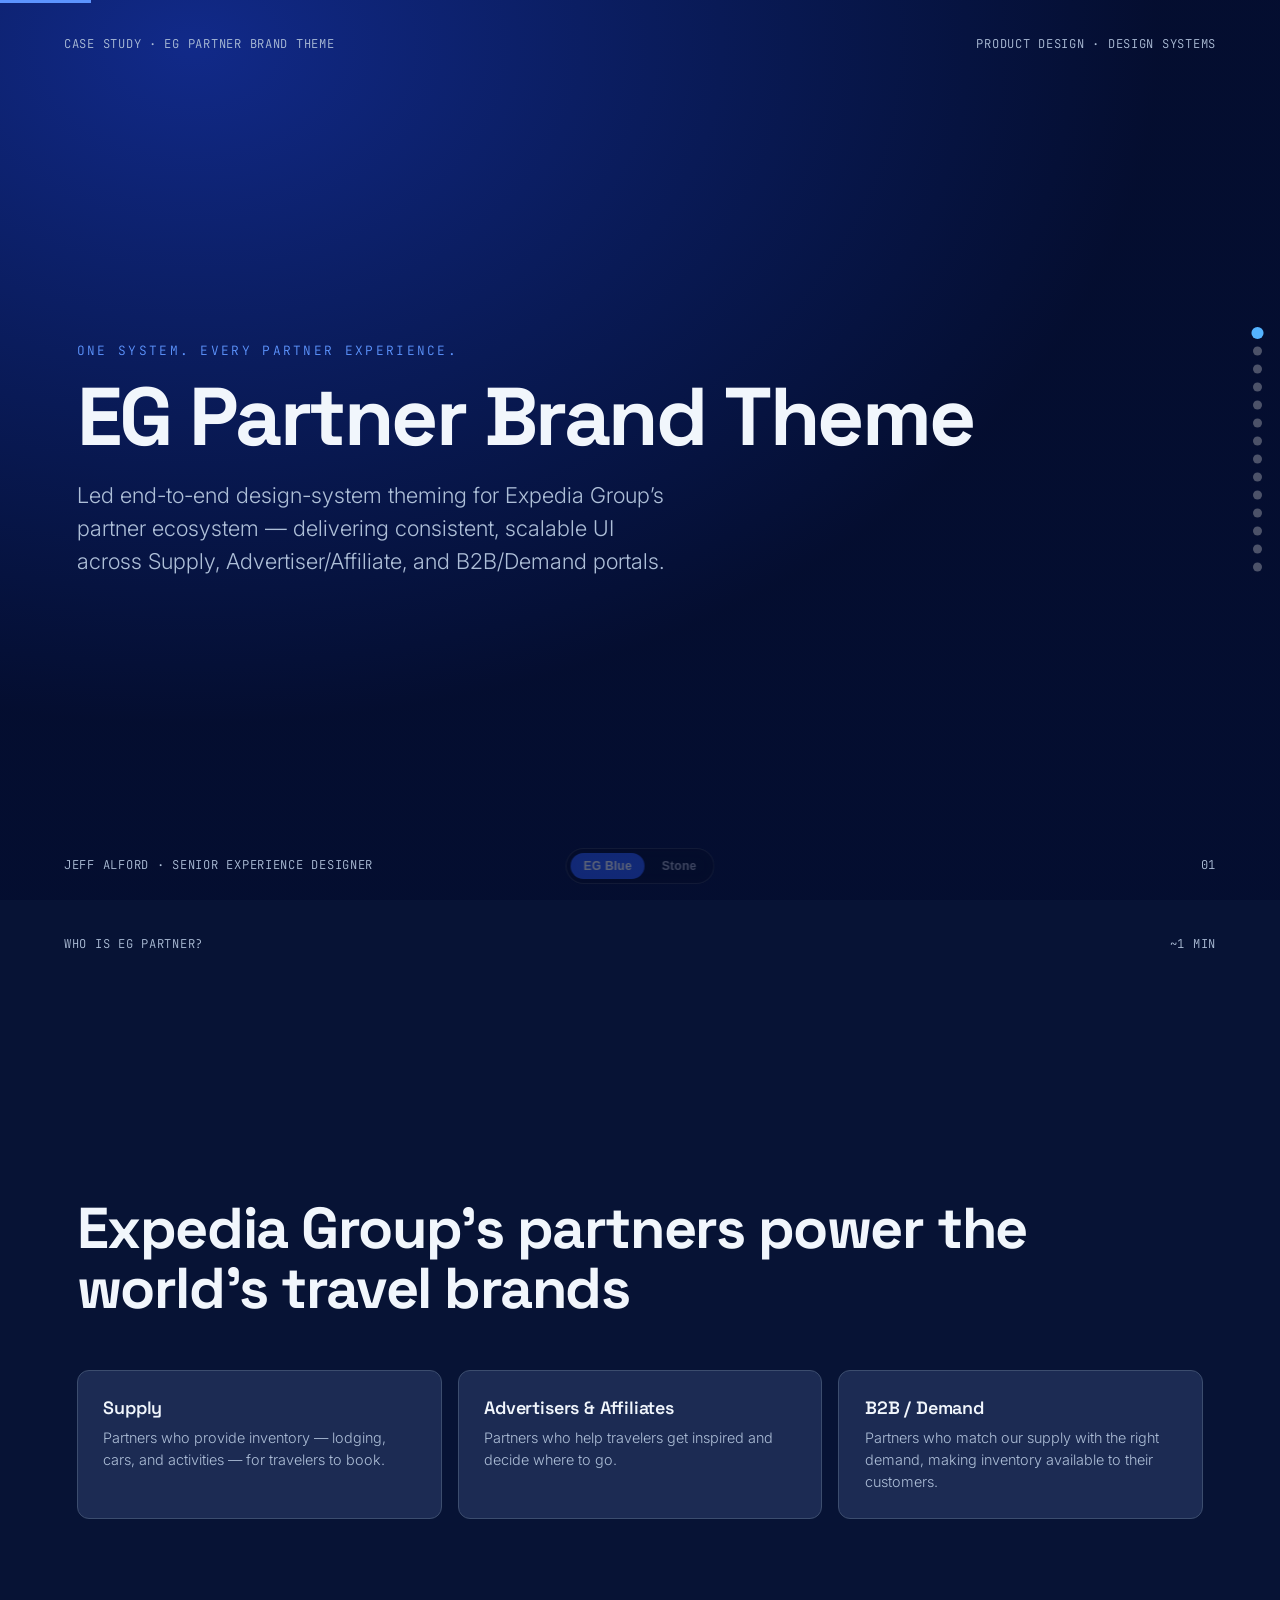
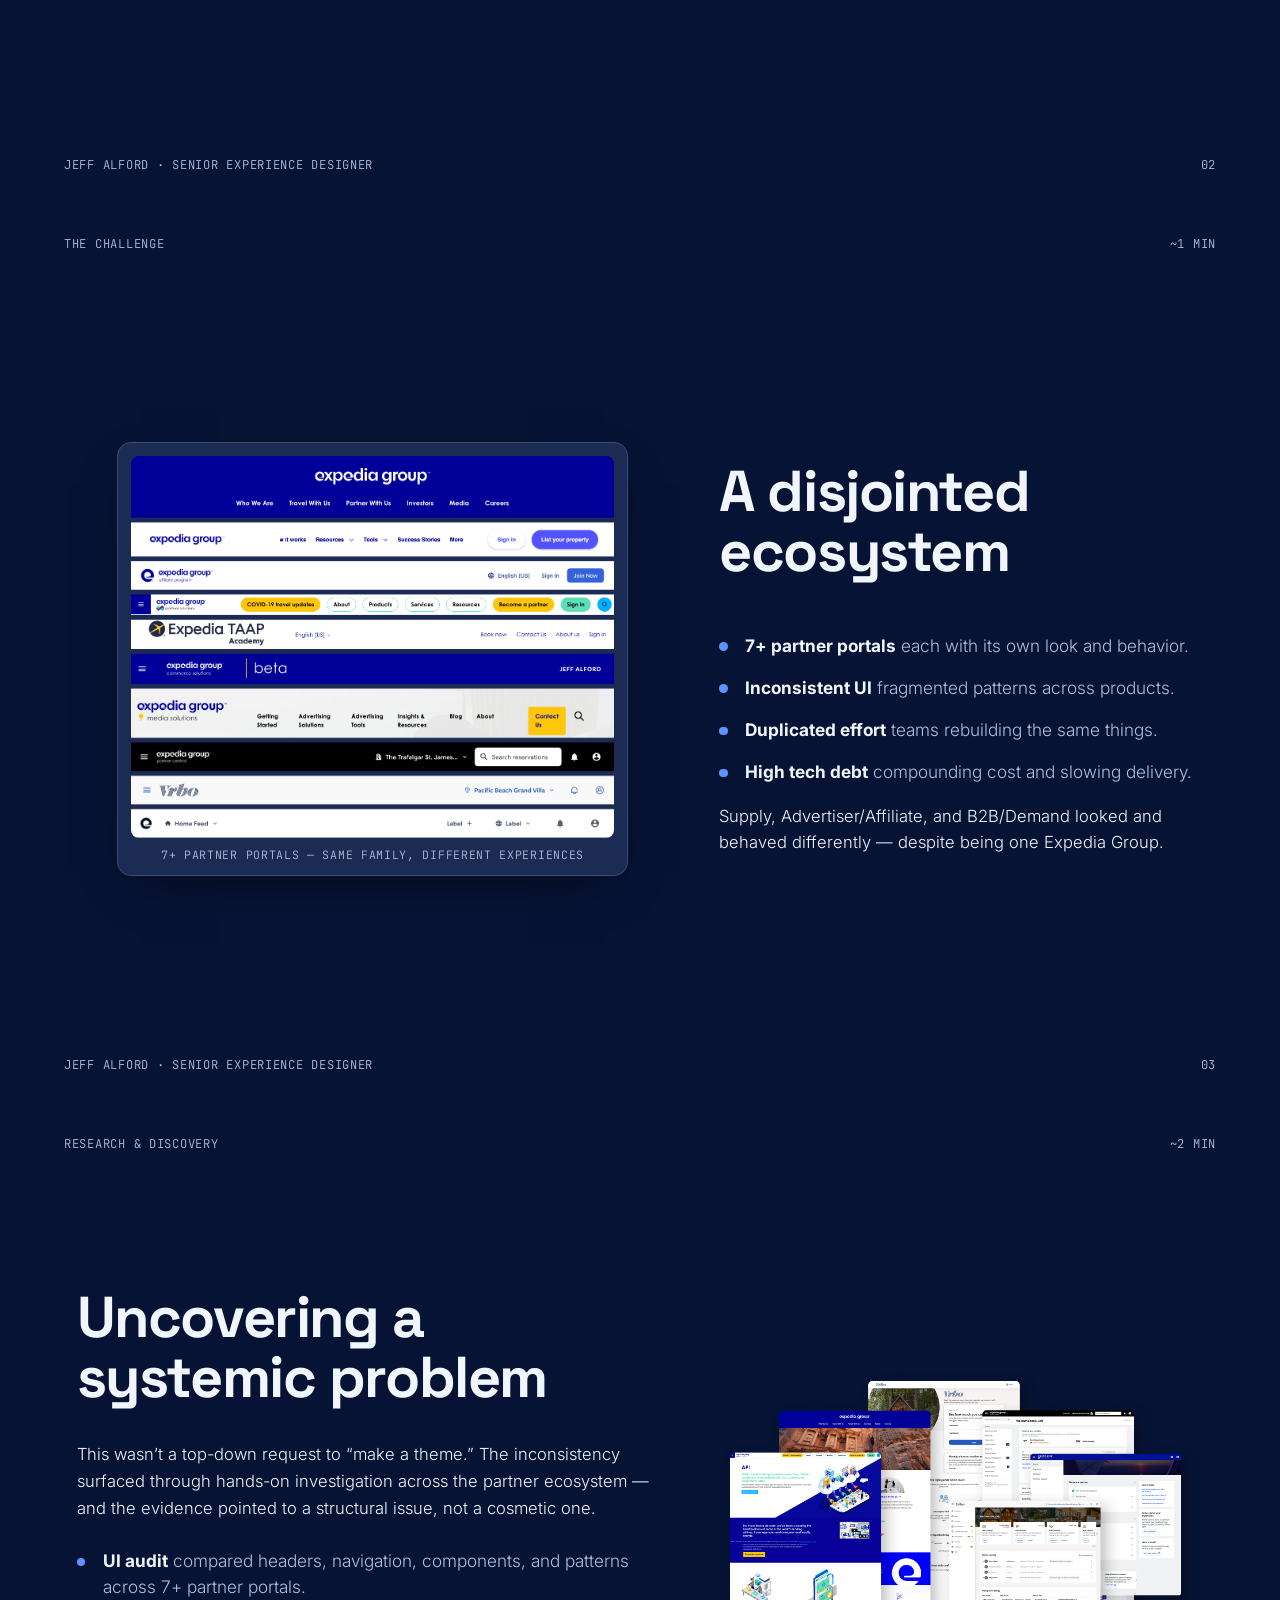
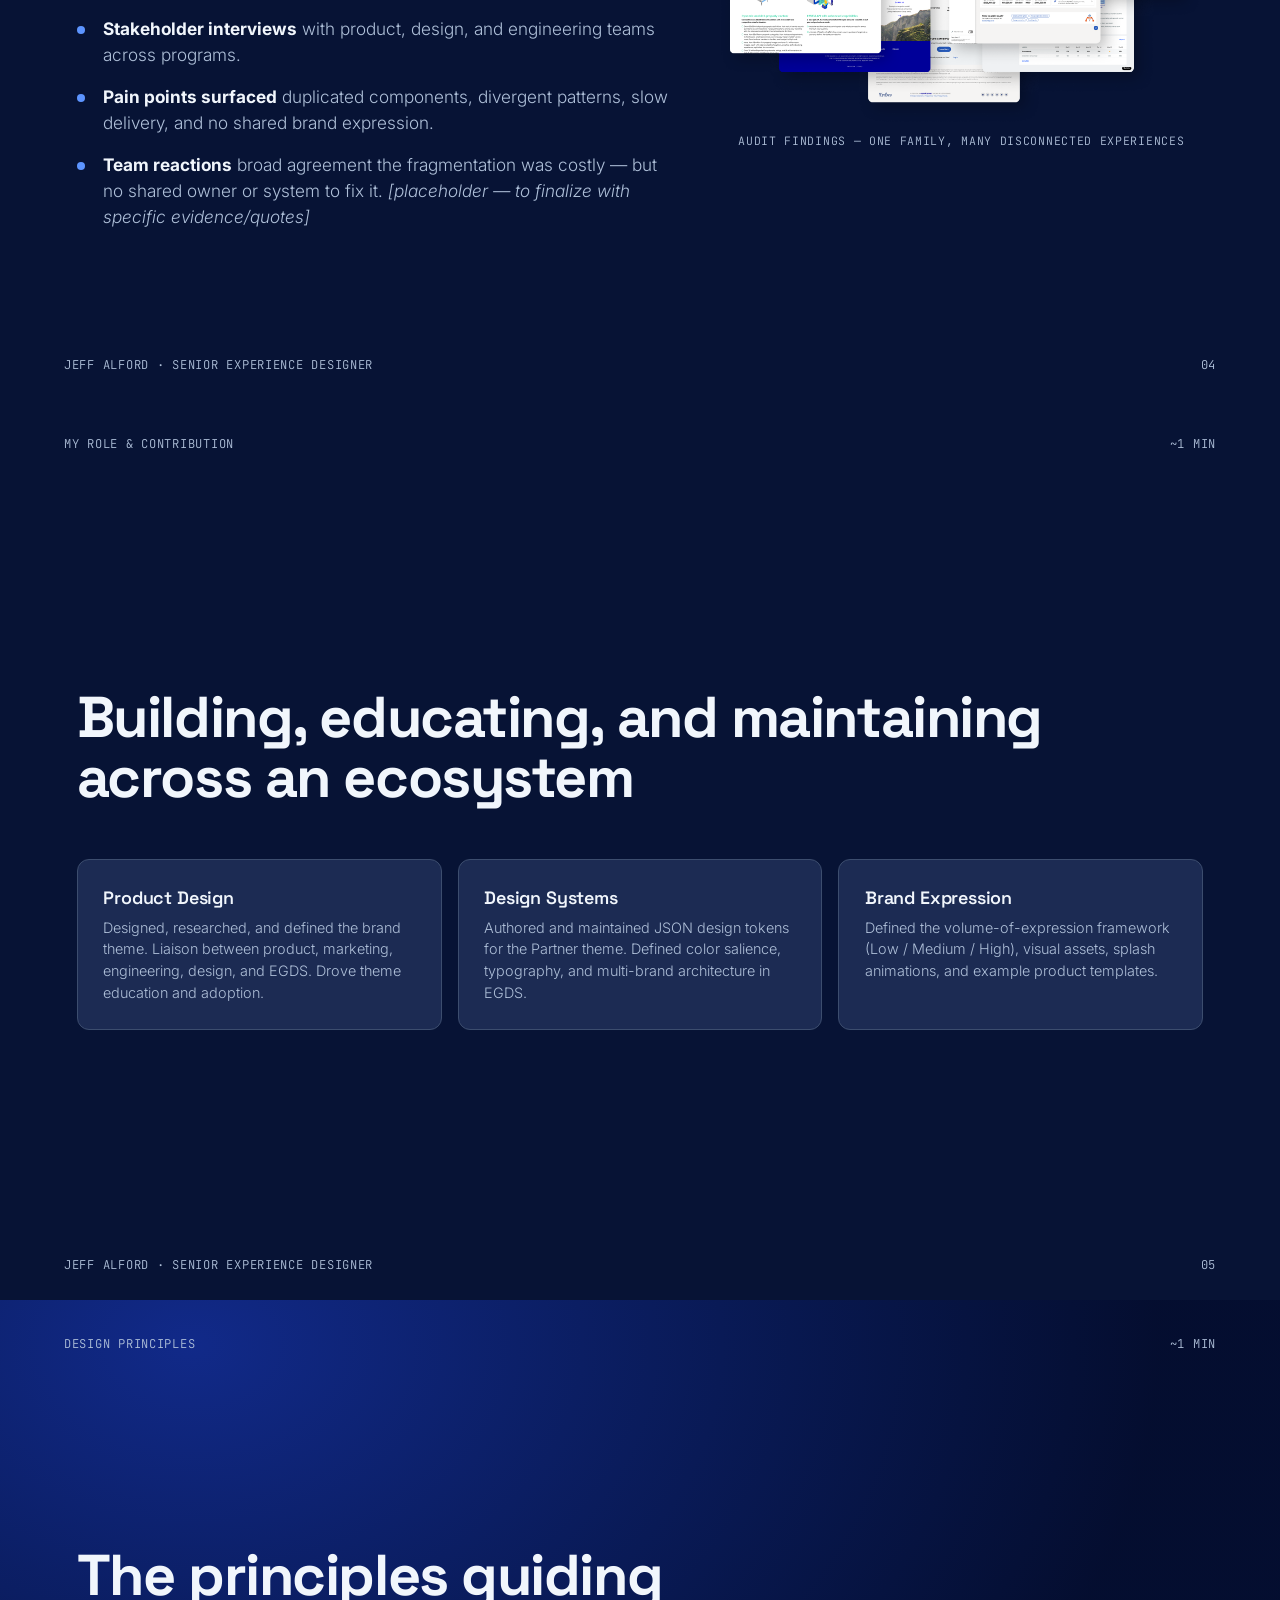
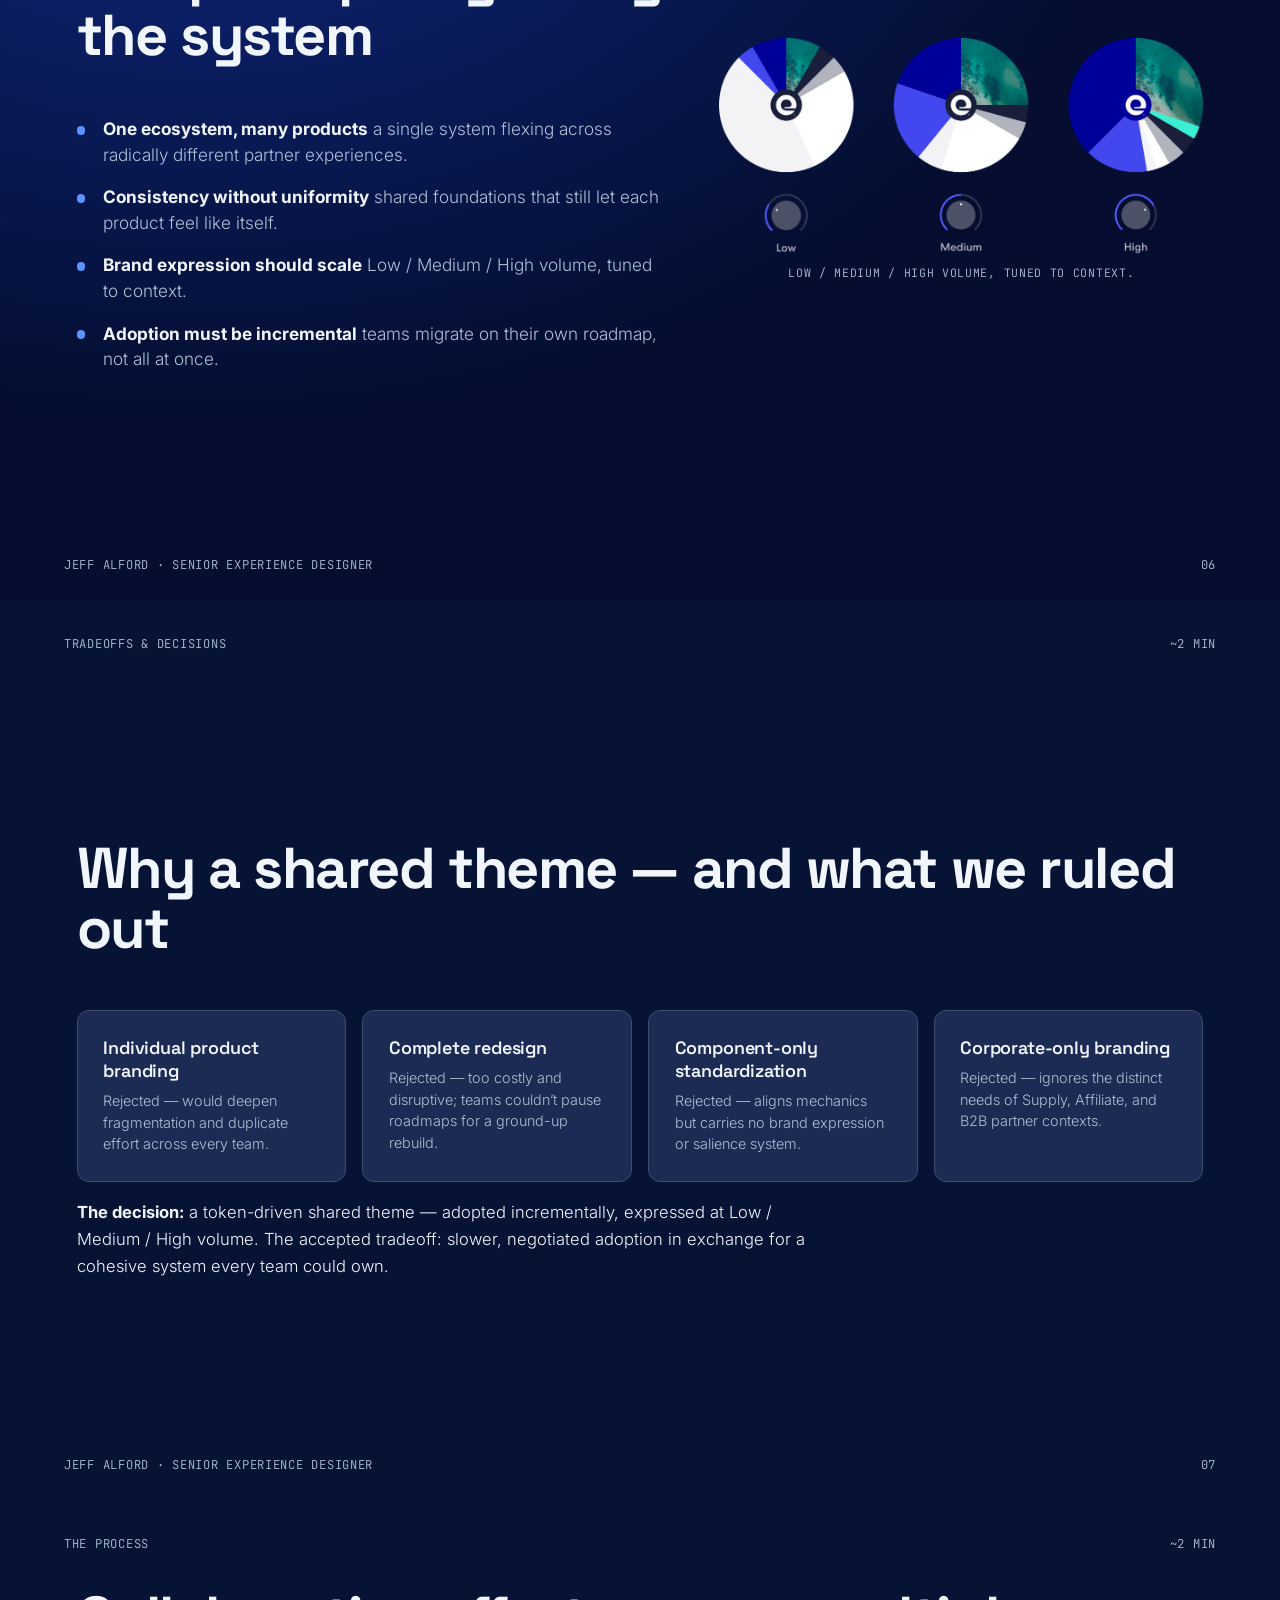
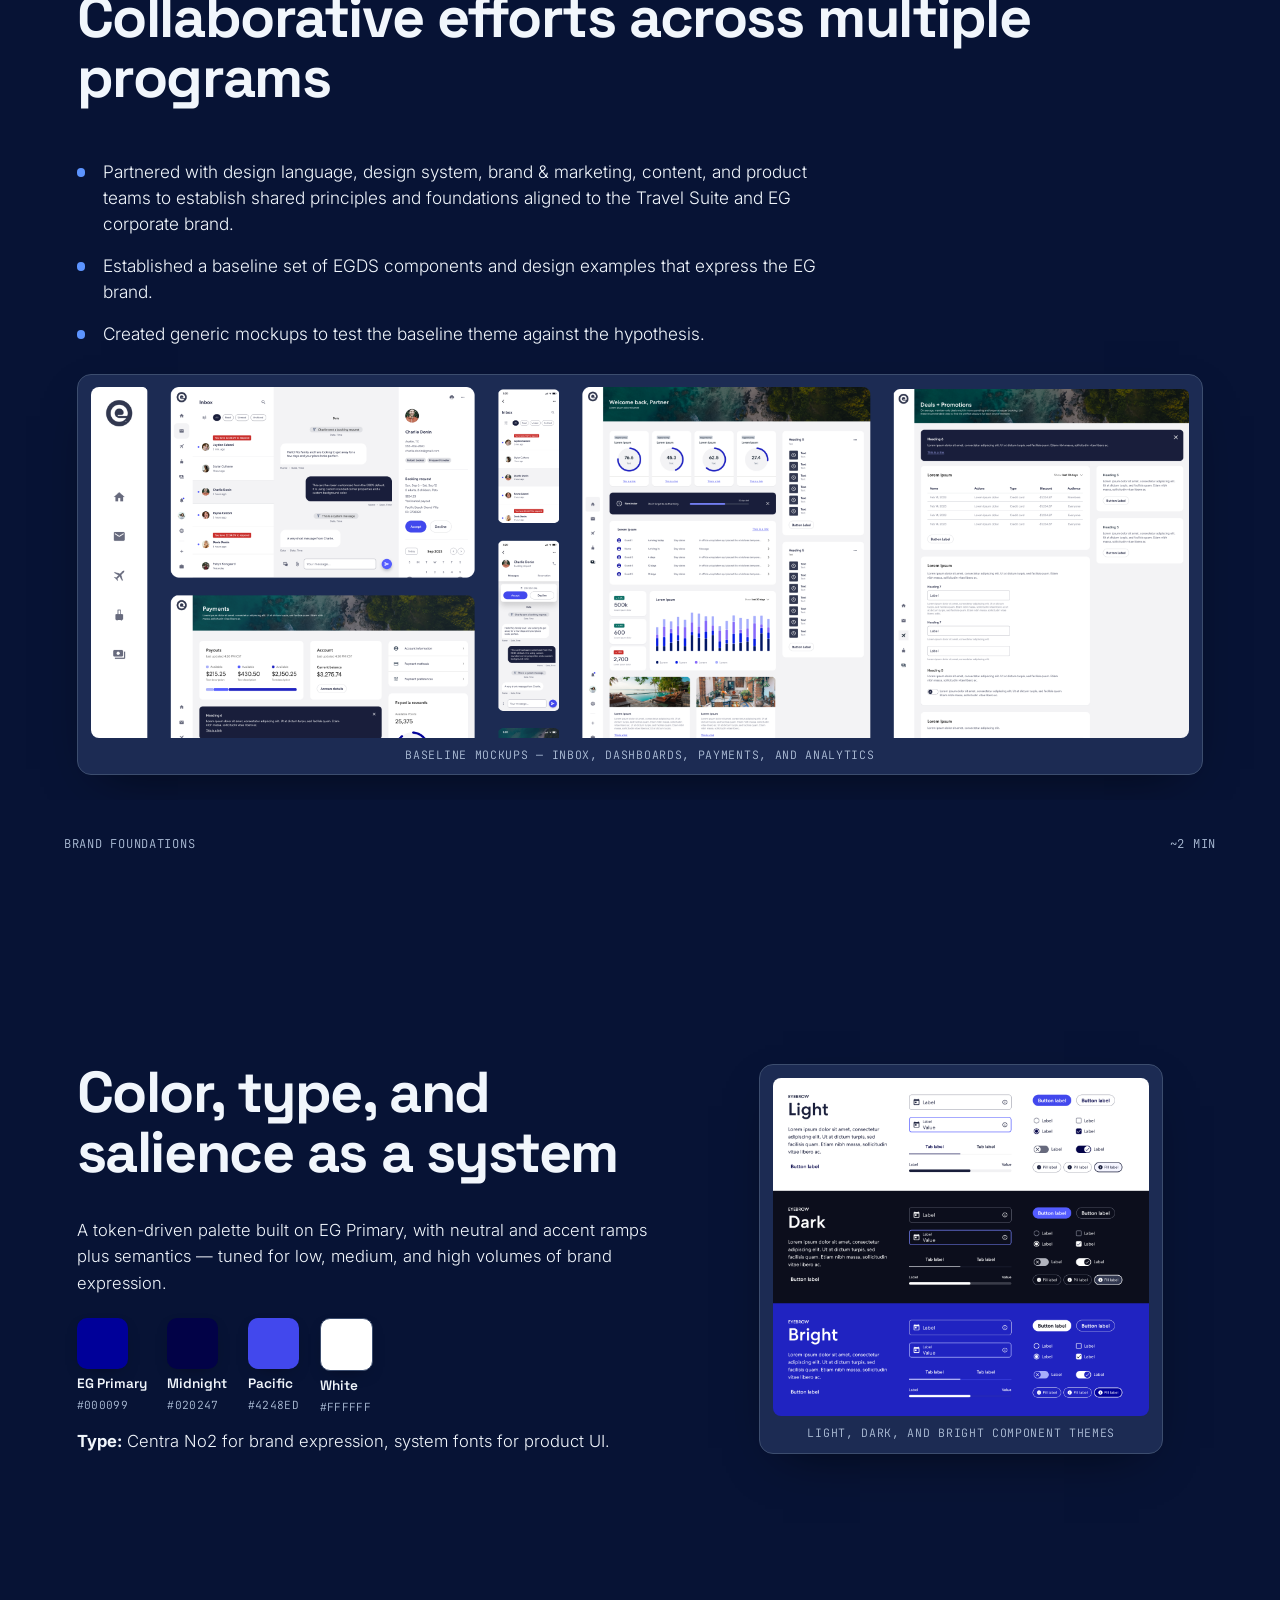
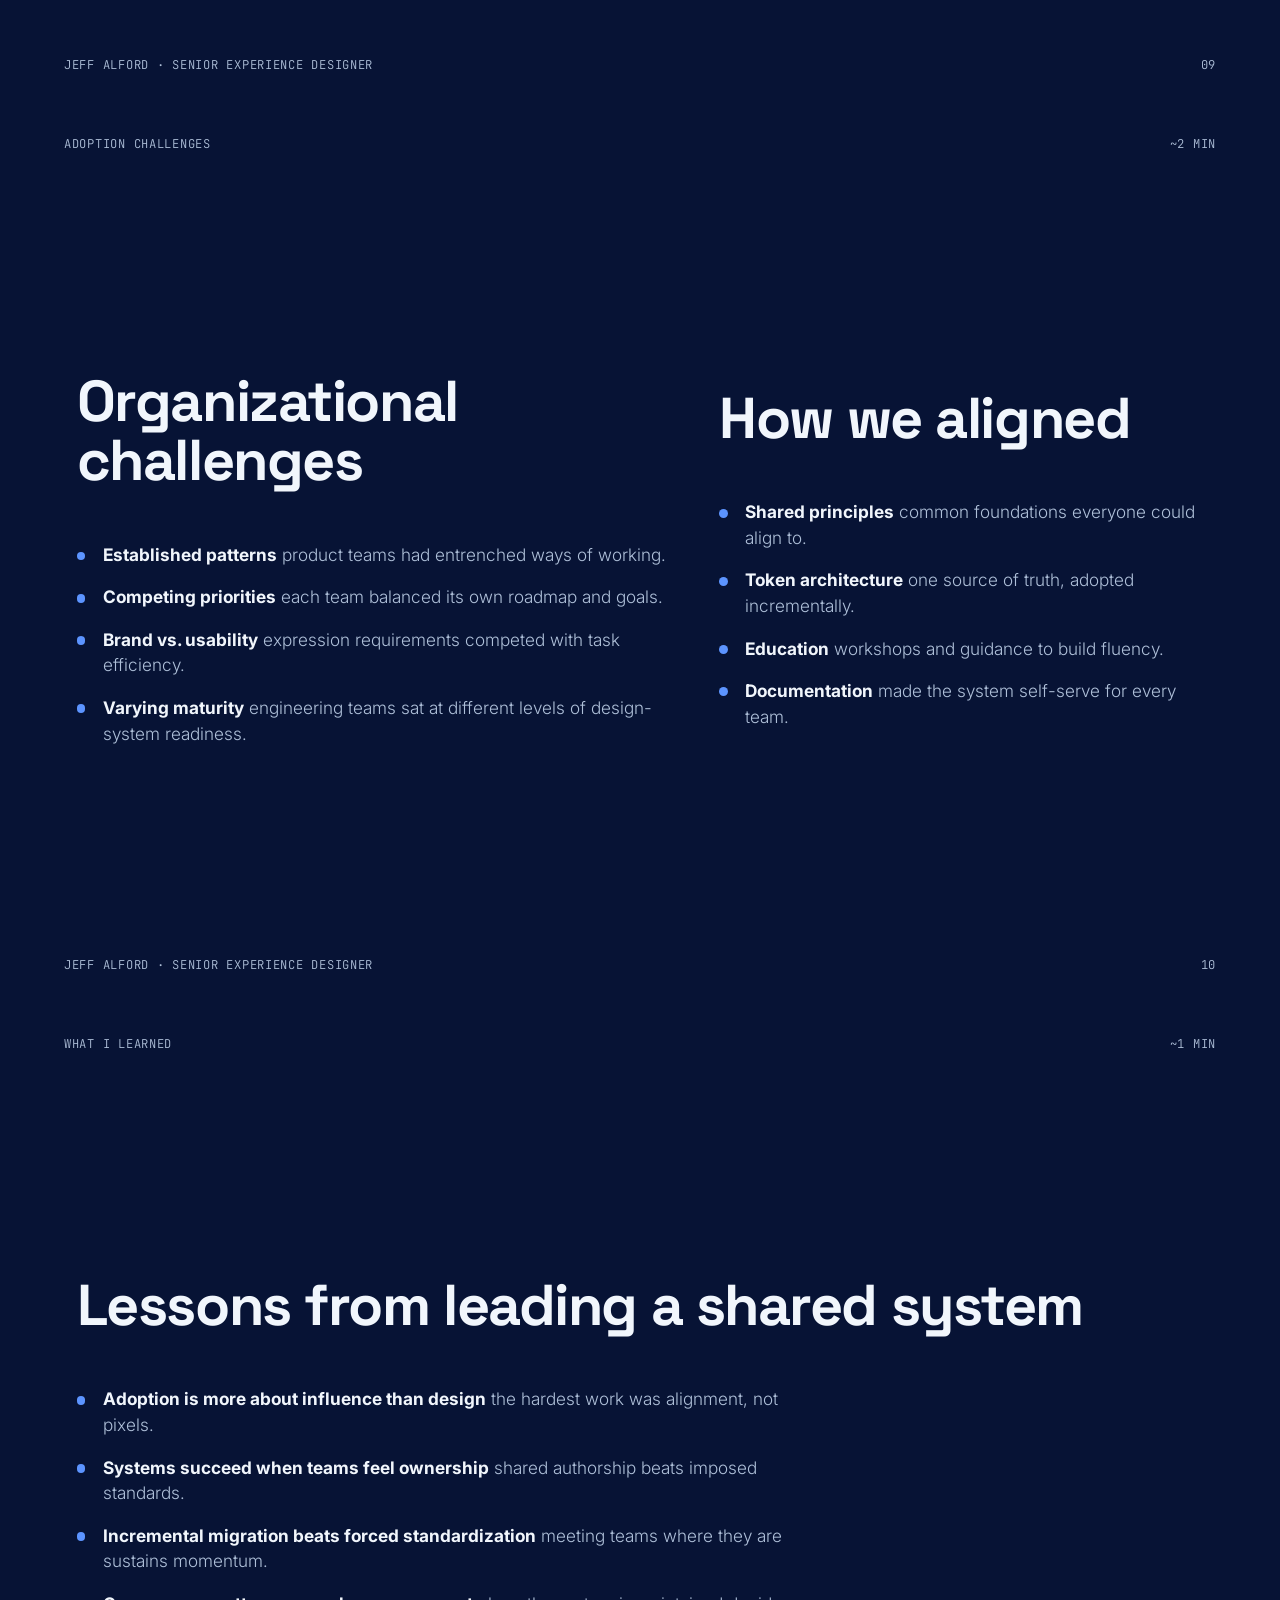
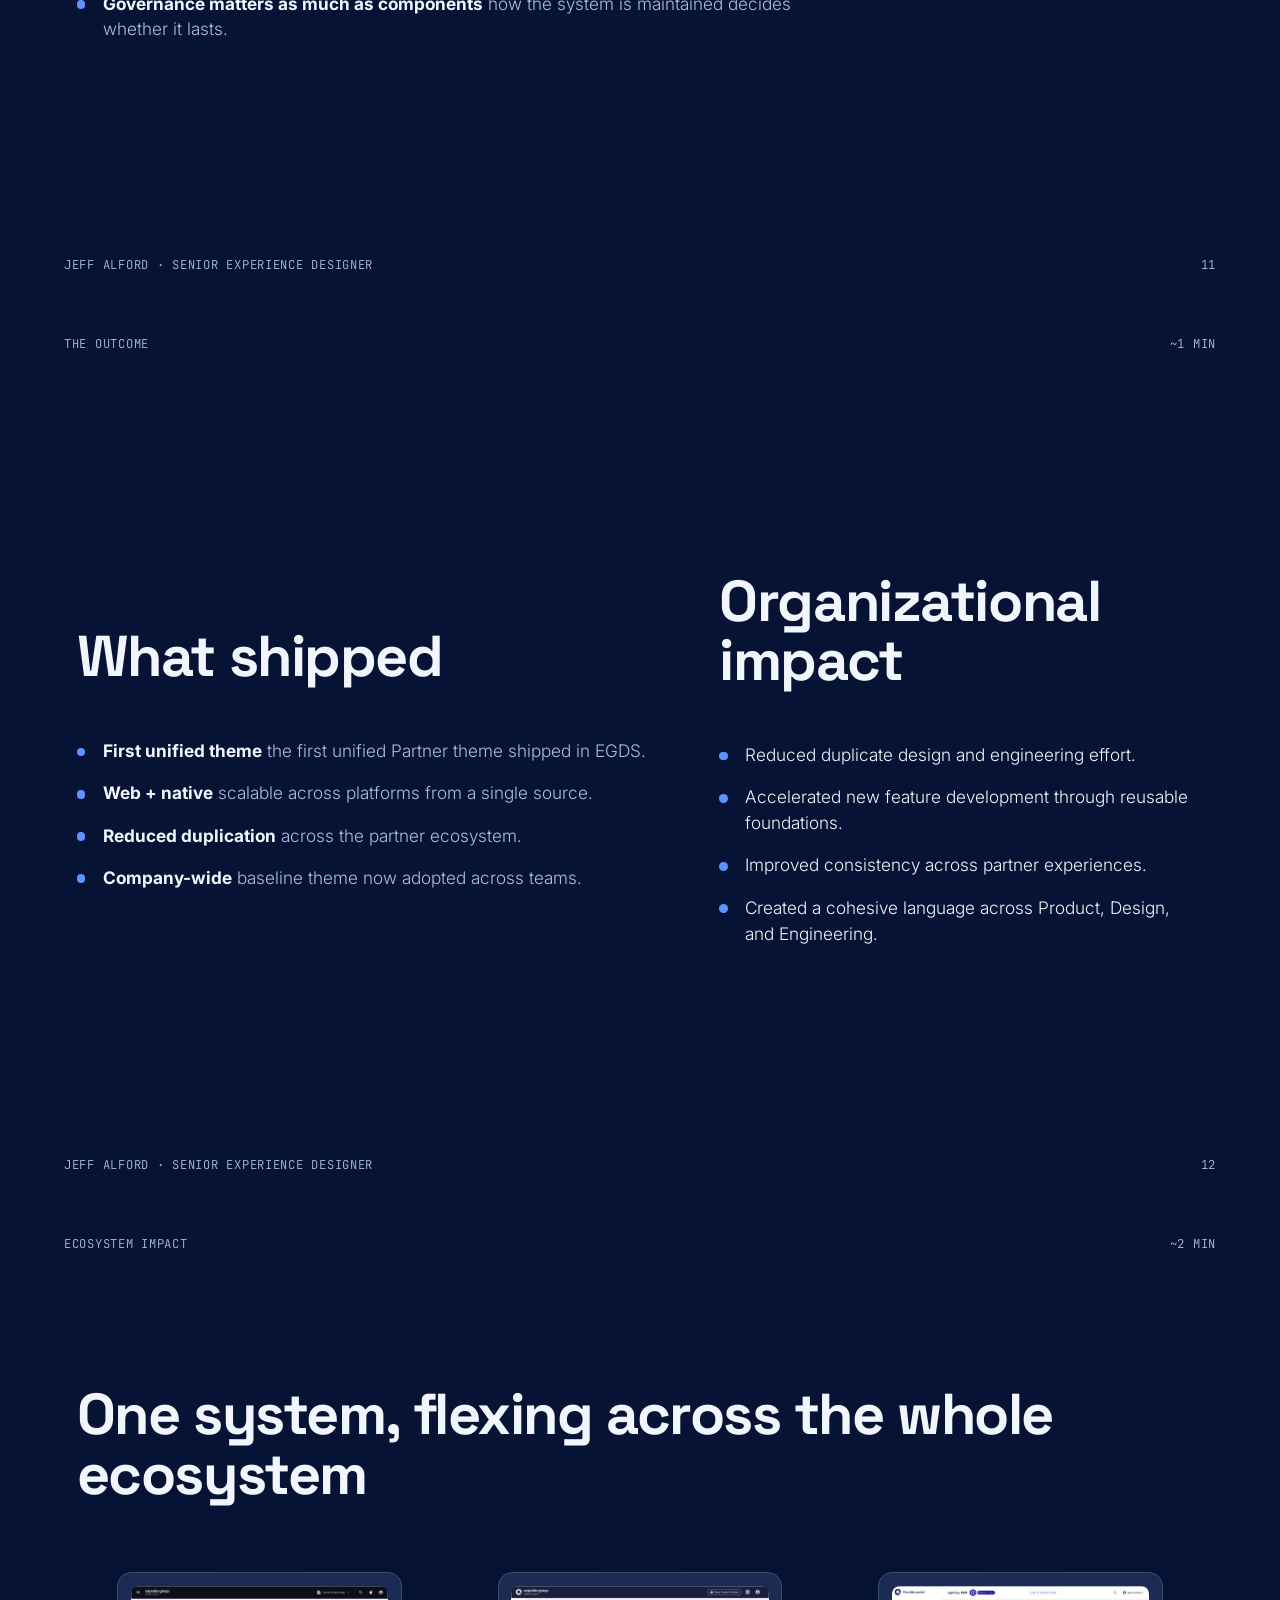
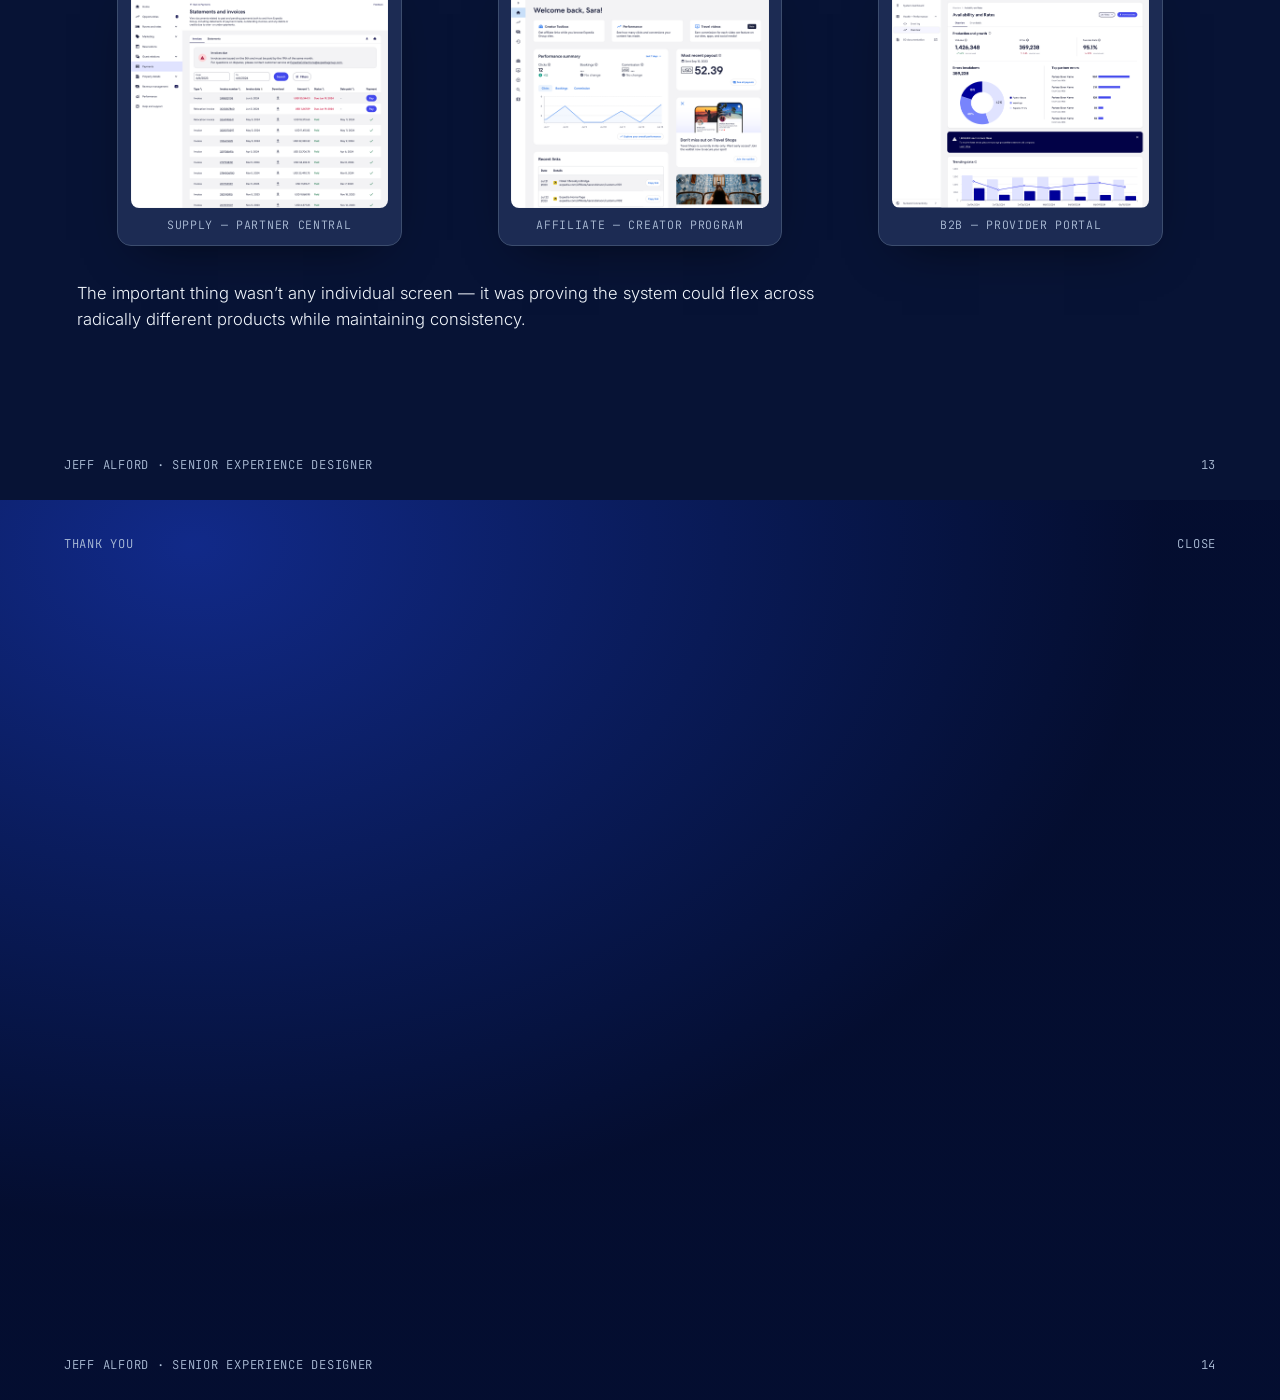
==== commit 26dd3d33: "Fix HTML structure by closing a div tag" ====
--- a/case-study-eg-partner.html
+++ b/case-study-eg-partner.html
@@ -543,6 +543,7 @@
           </figure>
         </div>
       </div>
+    </div>
     <div class="bot"><span class="brand-mark">Jeff Alford &middot; Senior Experience Designer</span><span class="pg">06</span></div>
   </section>
 
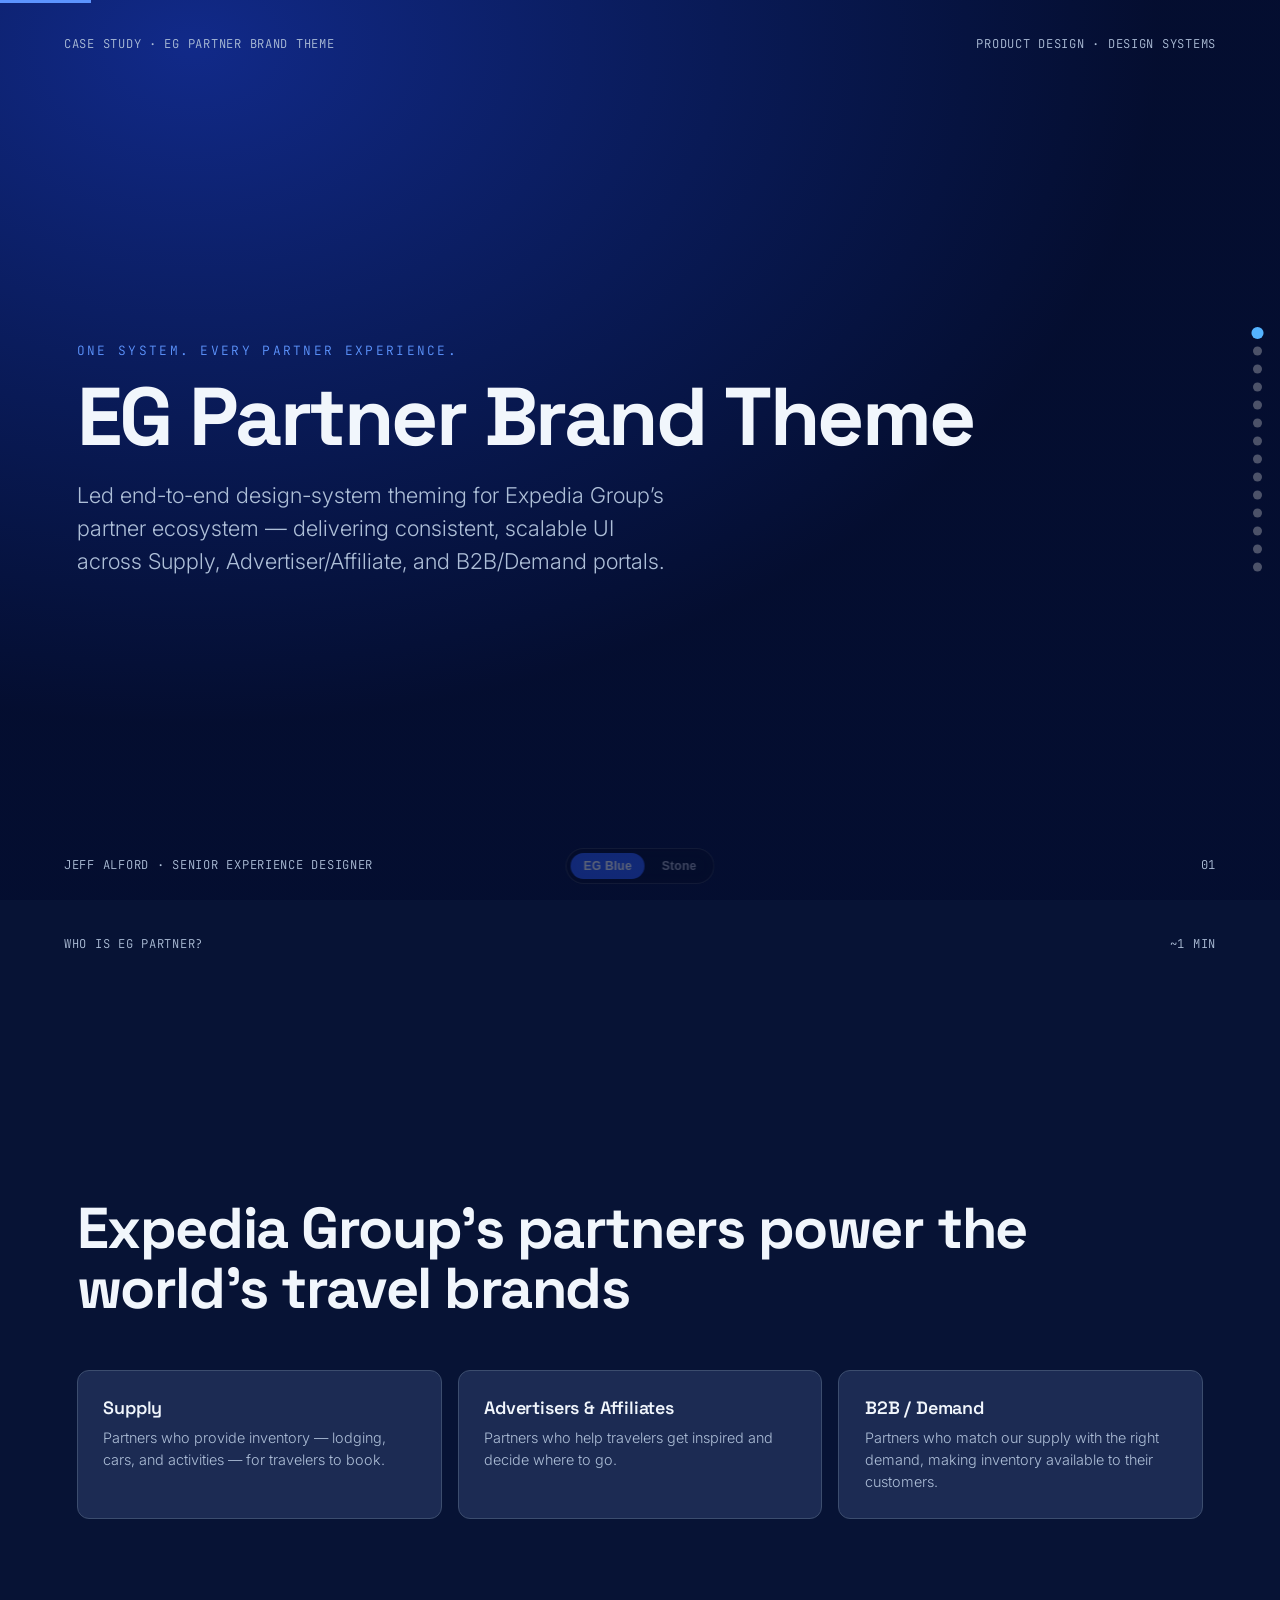
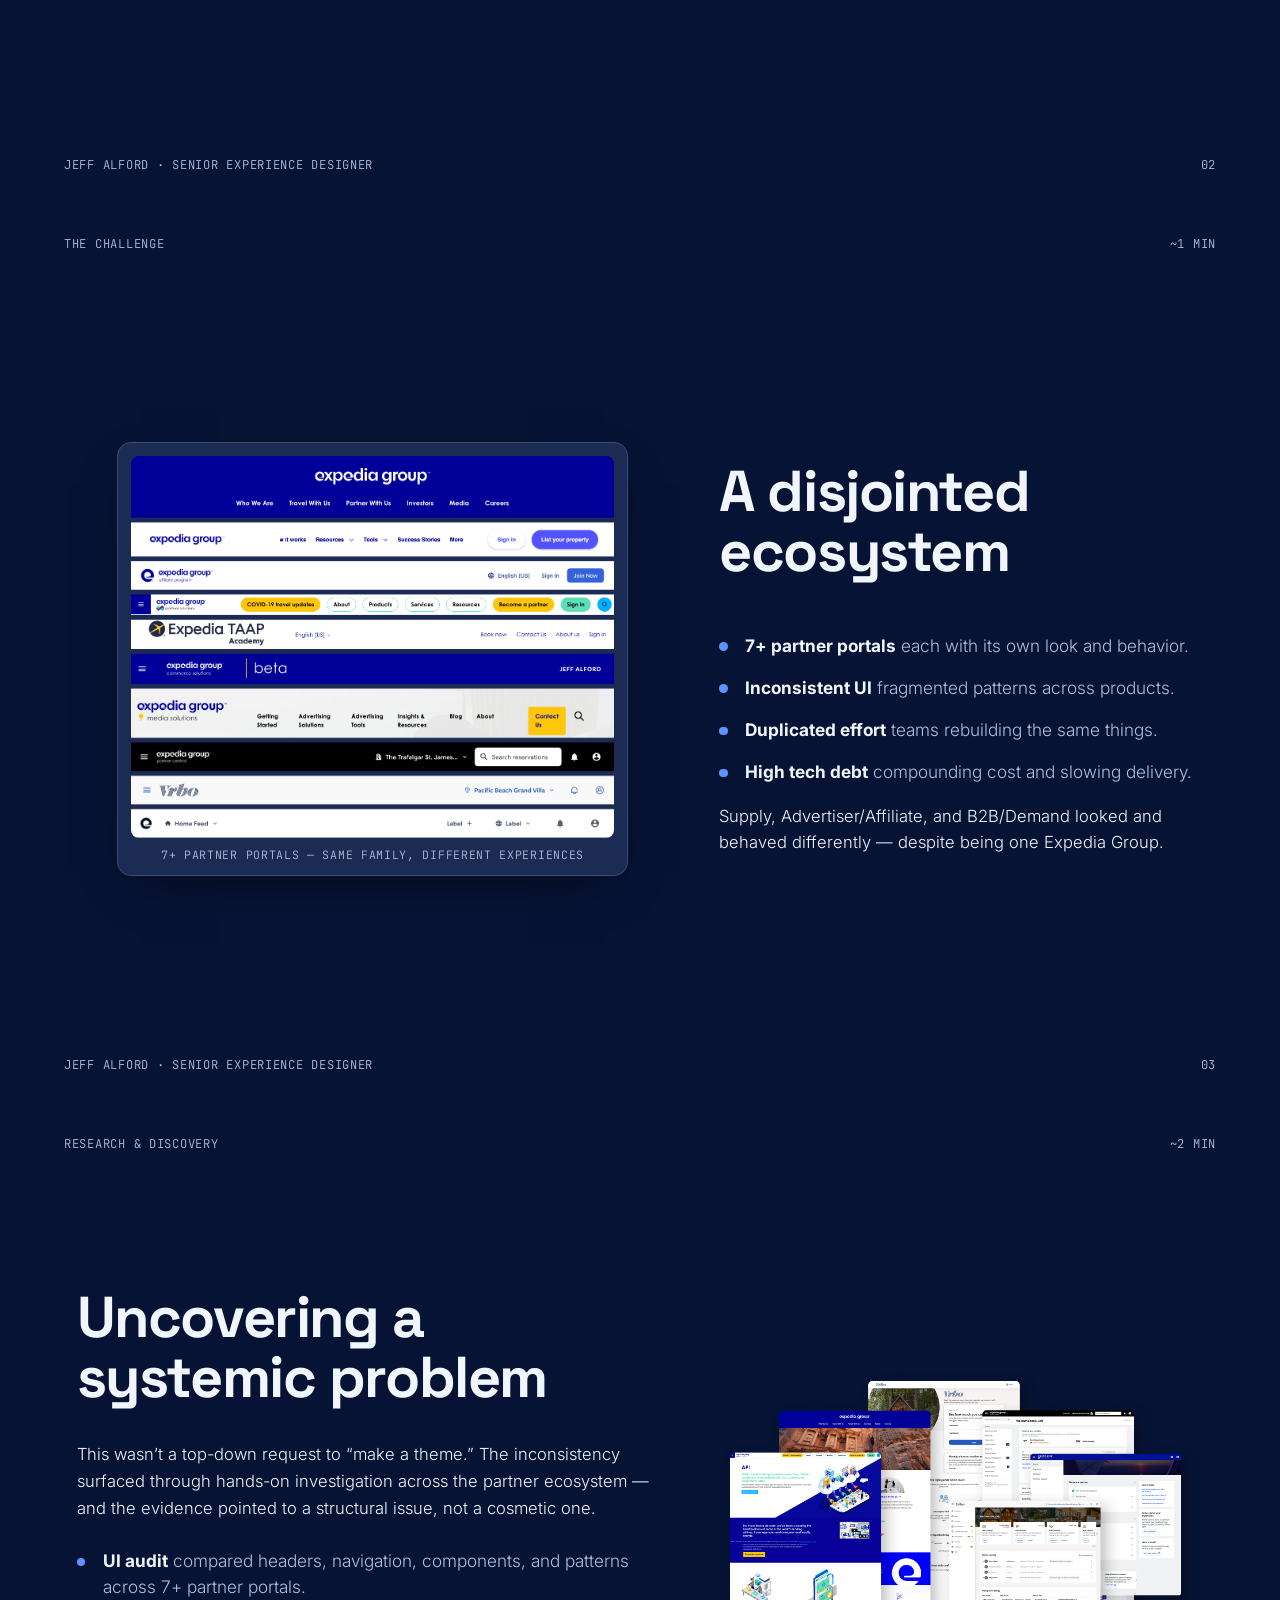
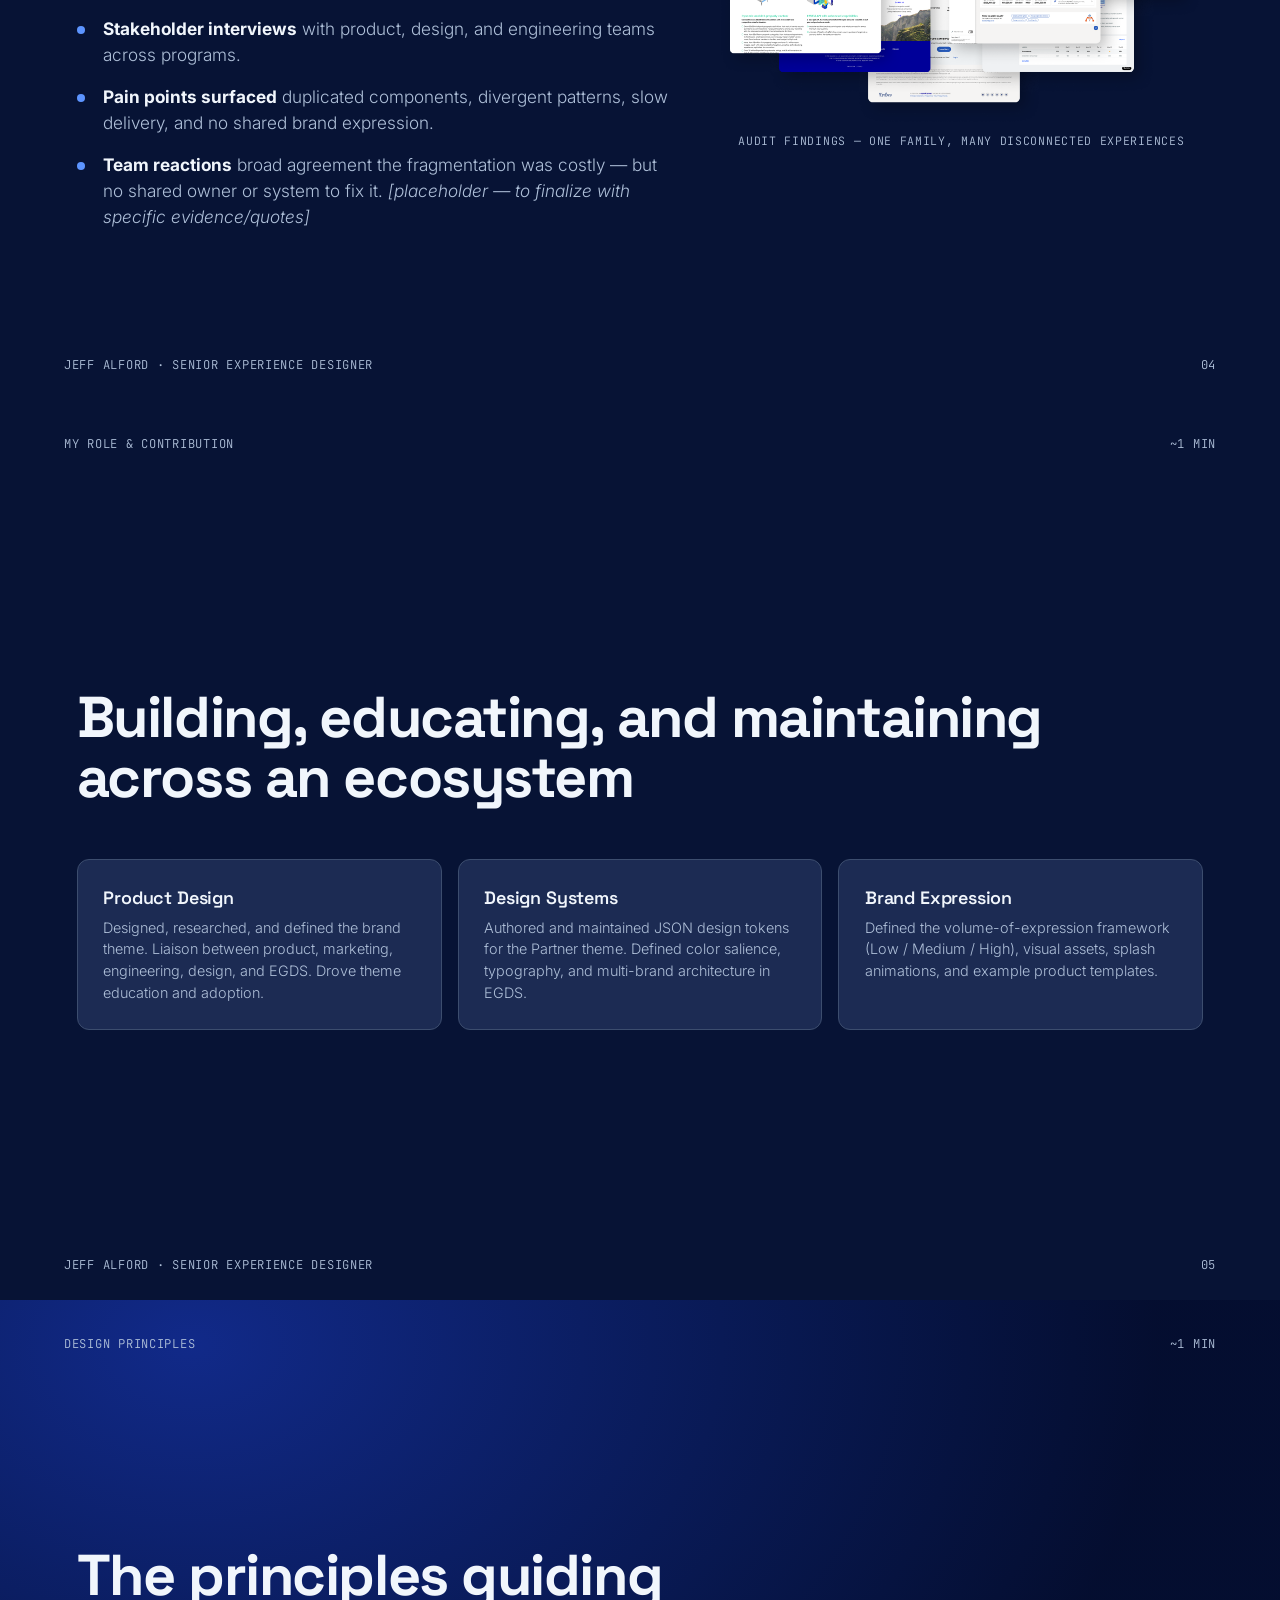
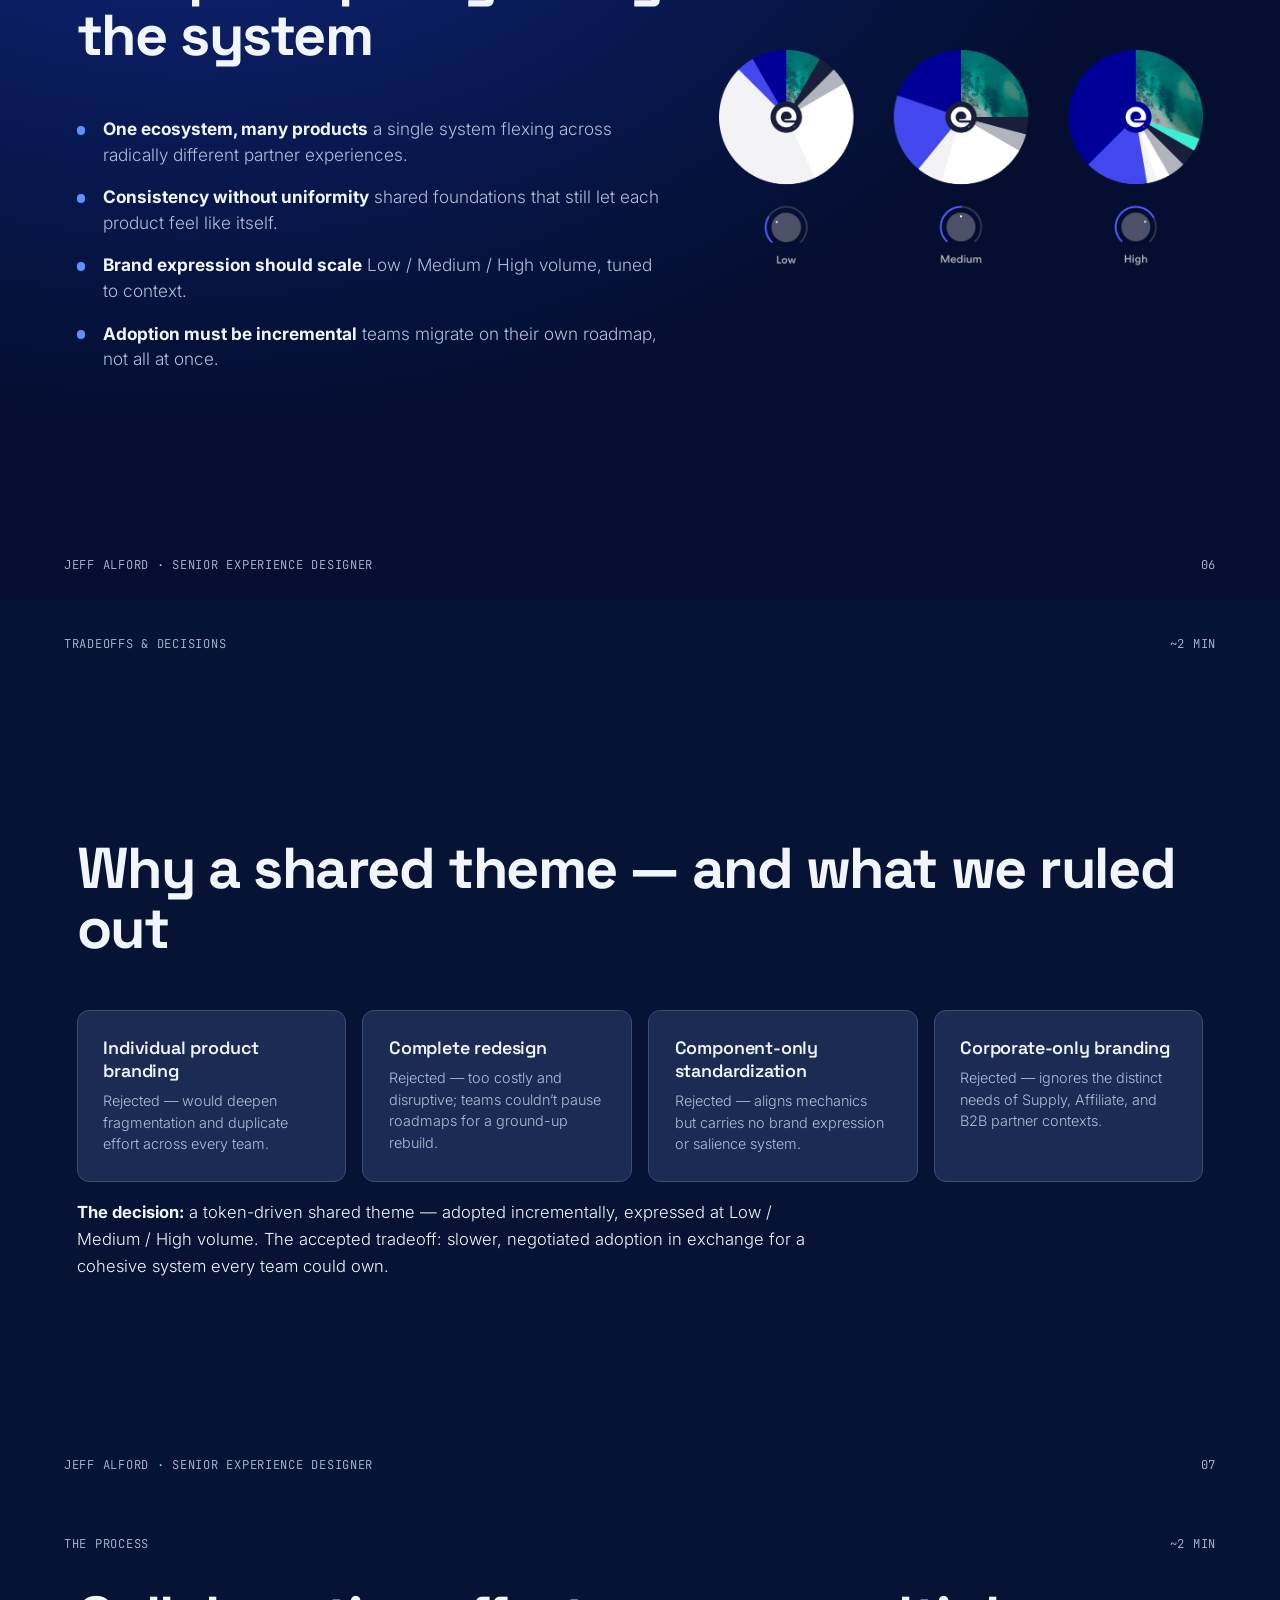
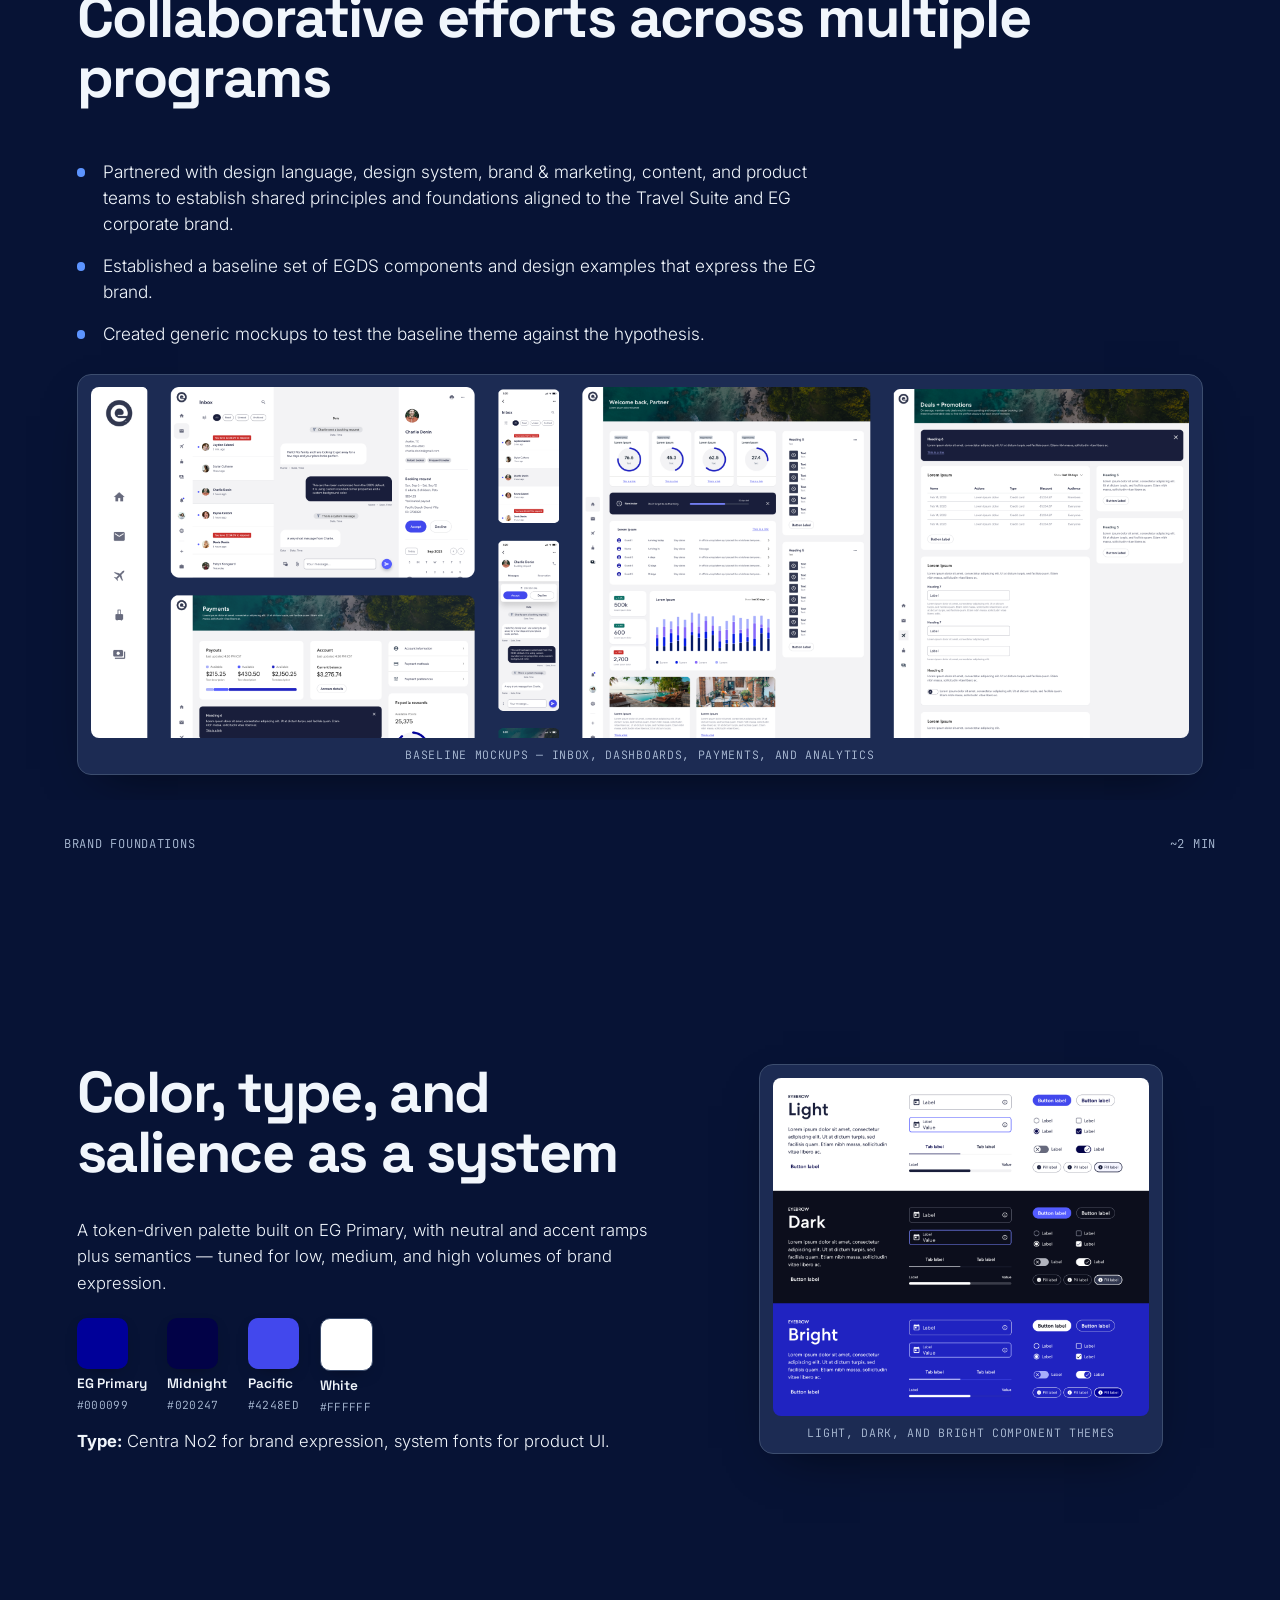
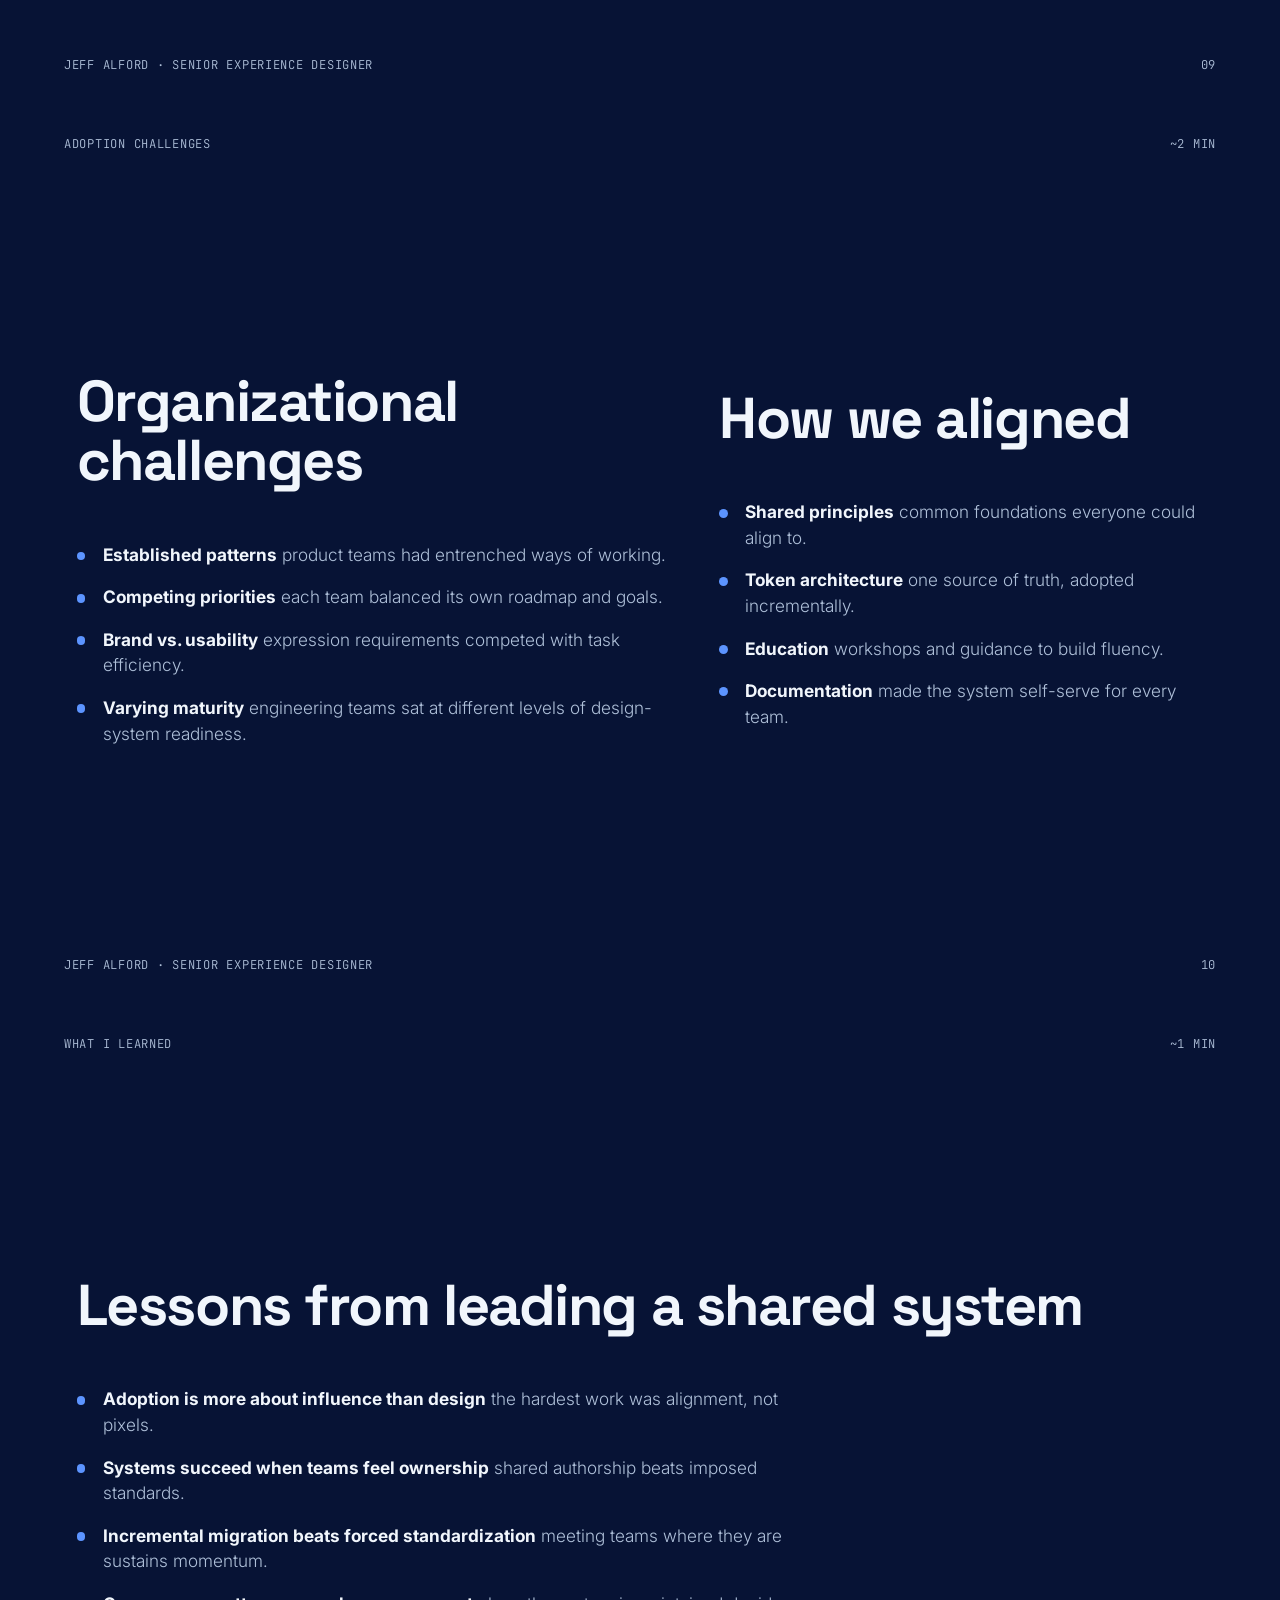
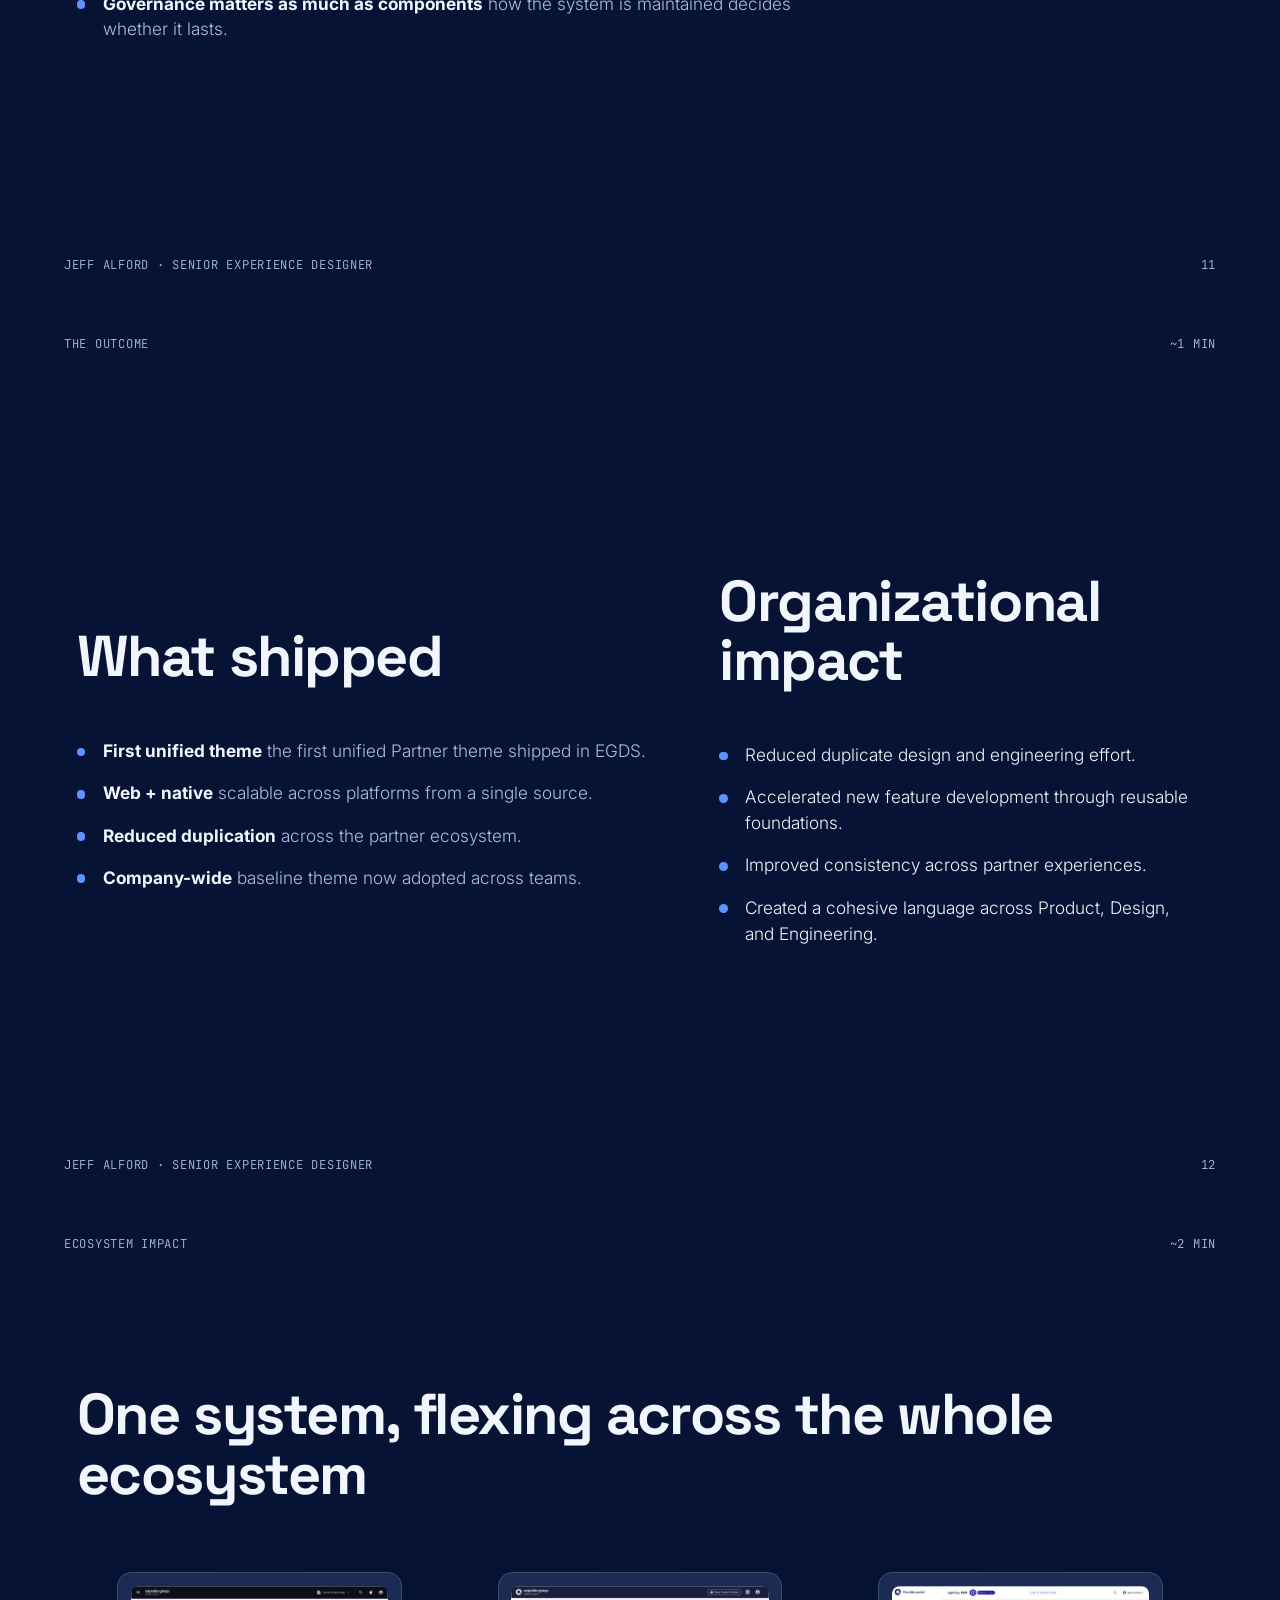
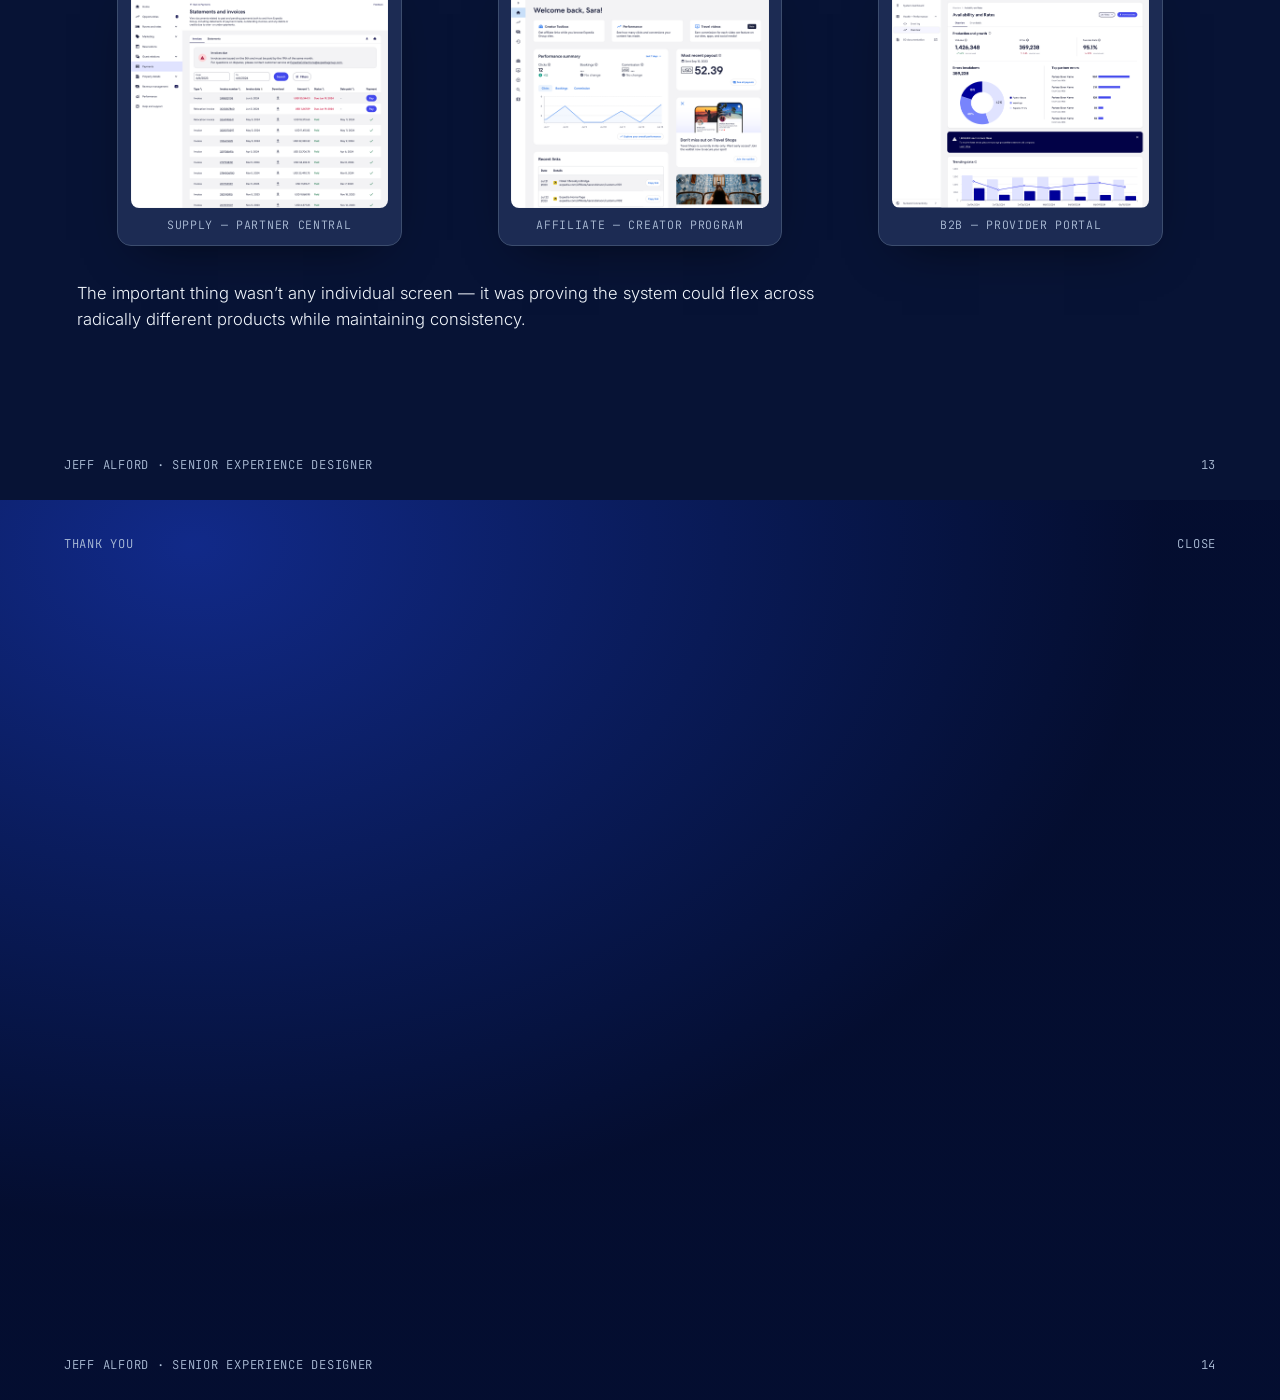
==== commit 43c17dbb: "Remove figcaption from volume image" ====
--- a/case-study-eg-partner.html
+++ b/case-study-eg-partner.html
@@ -539,7 +539,6 @@
         <div class="split-media reveal d2">
           <figure class="shot" style="margin:0; border:none; background:none; padding:0; box-shadow:none; max-width:100%; overflow:hidden;">
             <img src="assets/eg-partner/volume.png" alt="Low / Medium / High volume, tuned to context.">
-            <figcaption>Low / Medium / High volume, tuned to context.</figcaption>
           </figure>
         </div>
       </div>
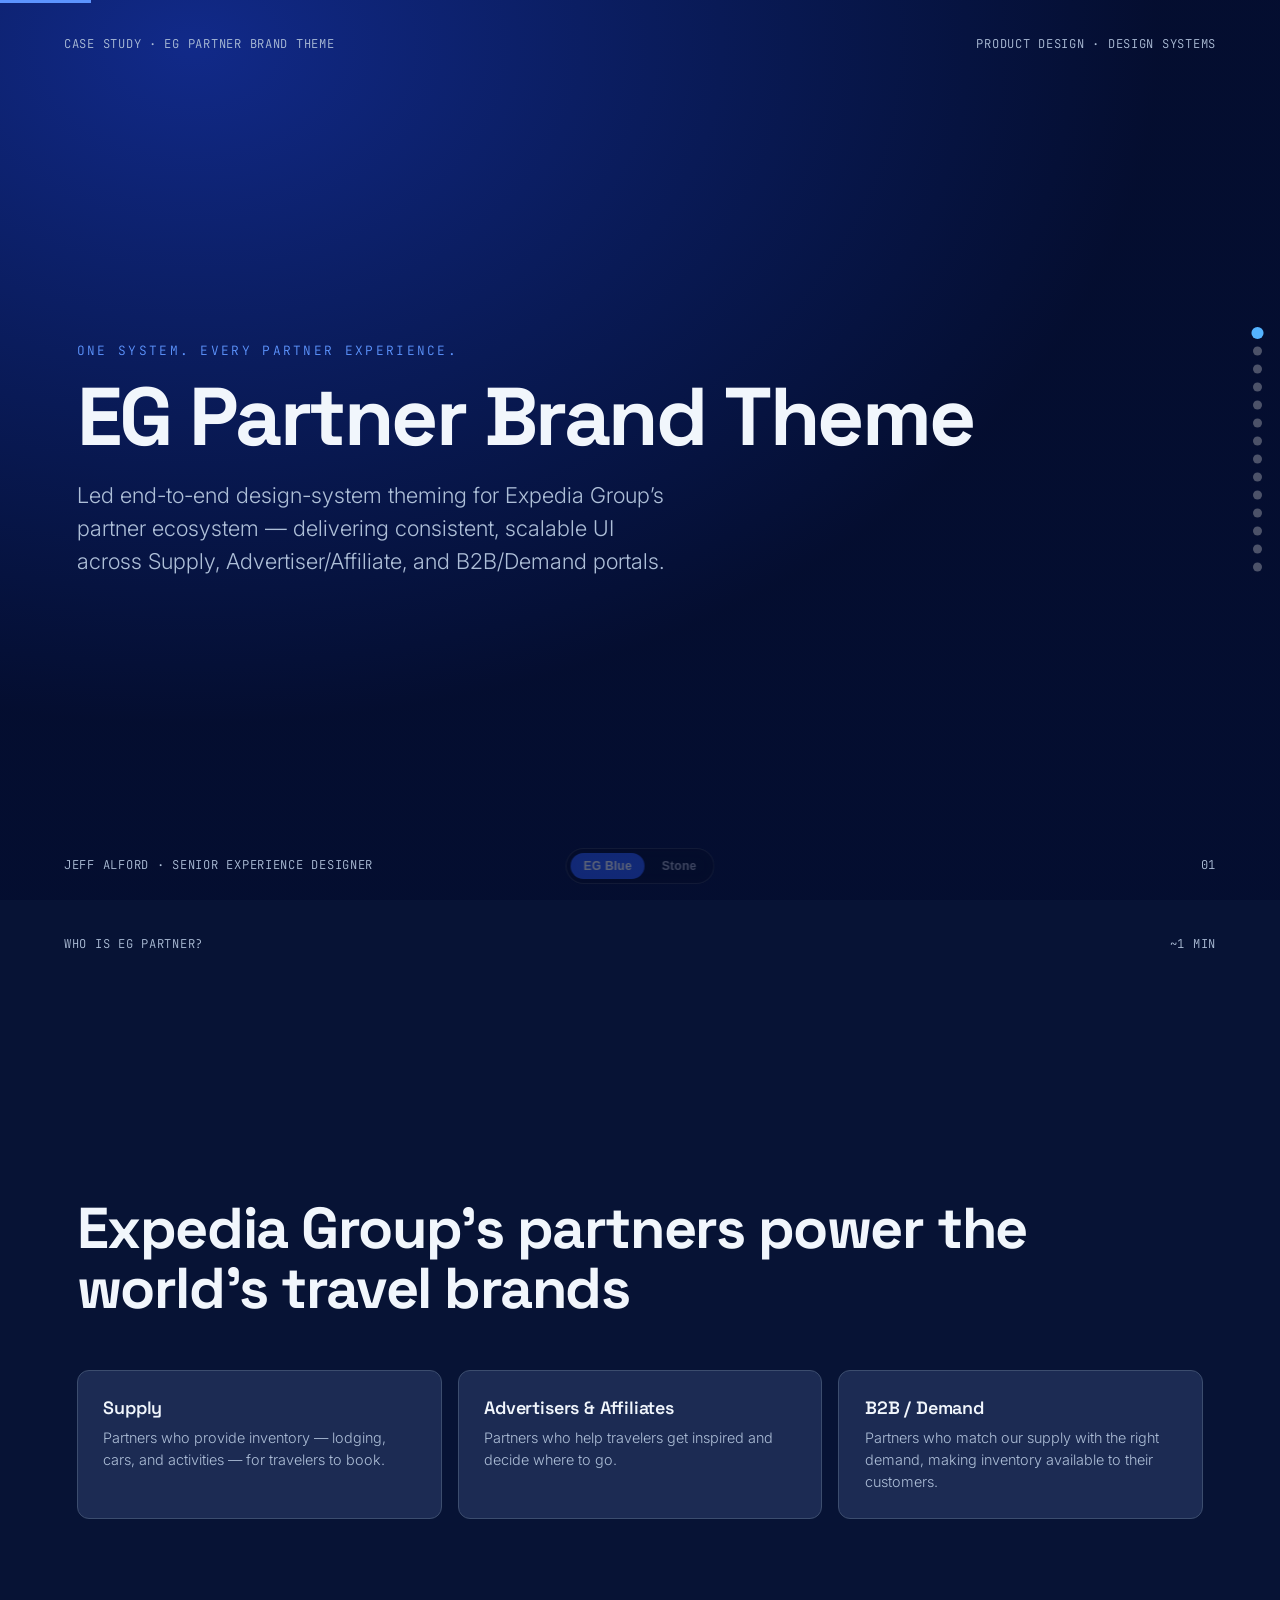
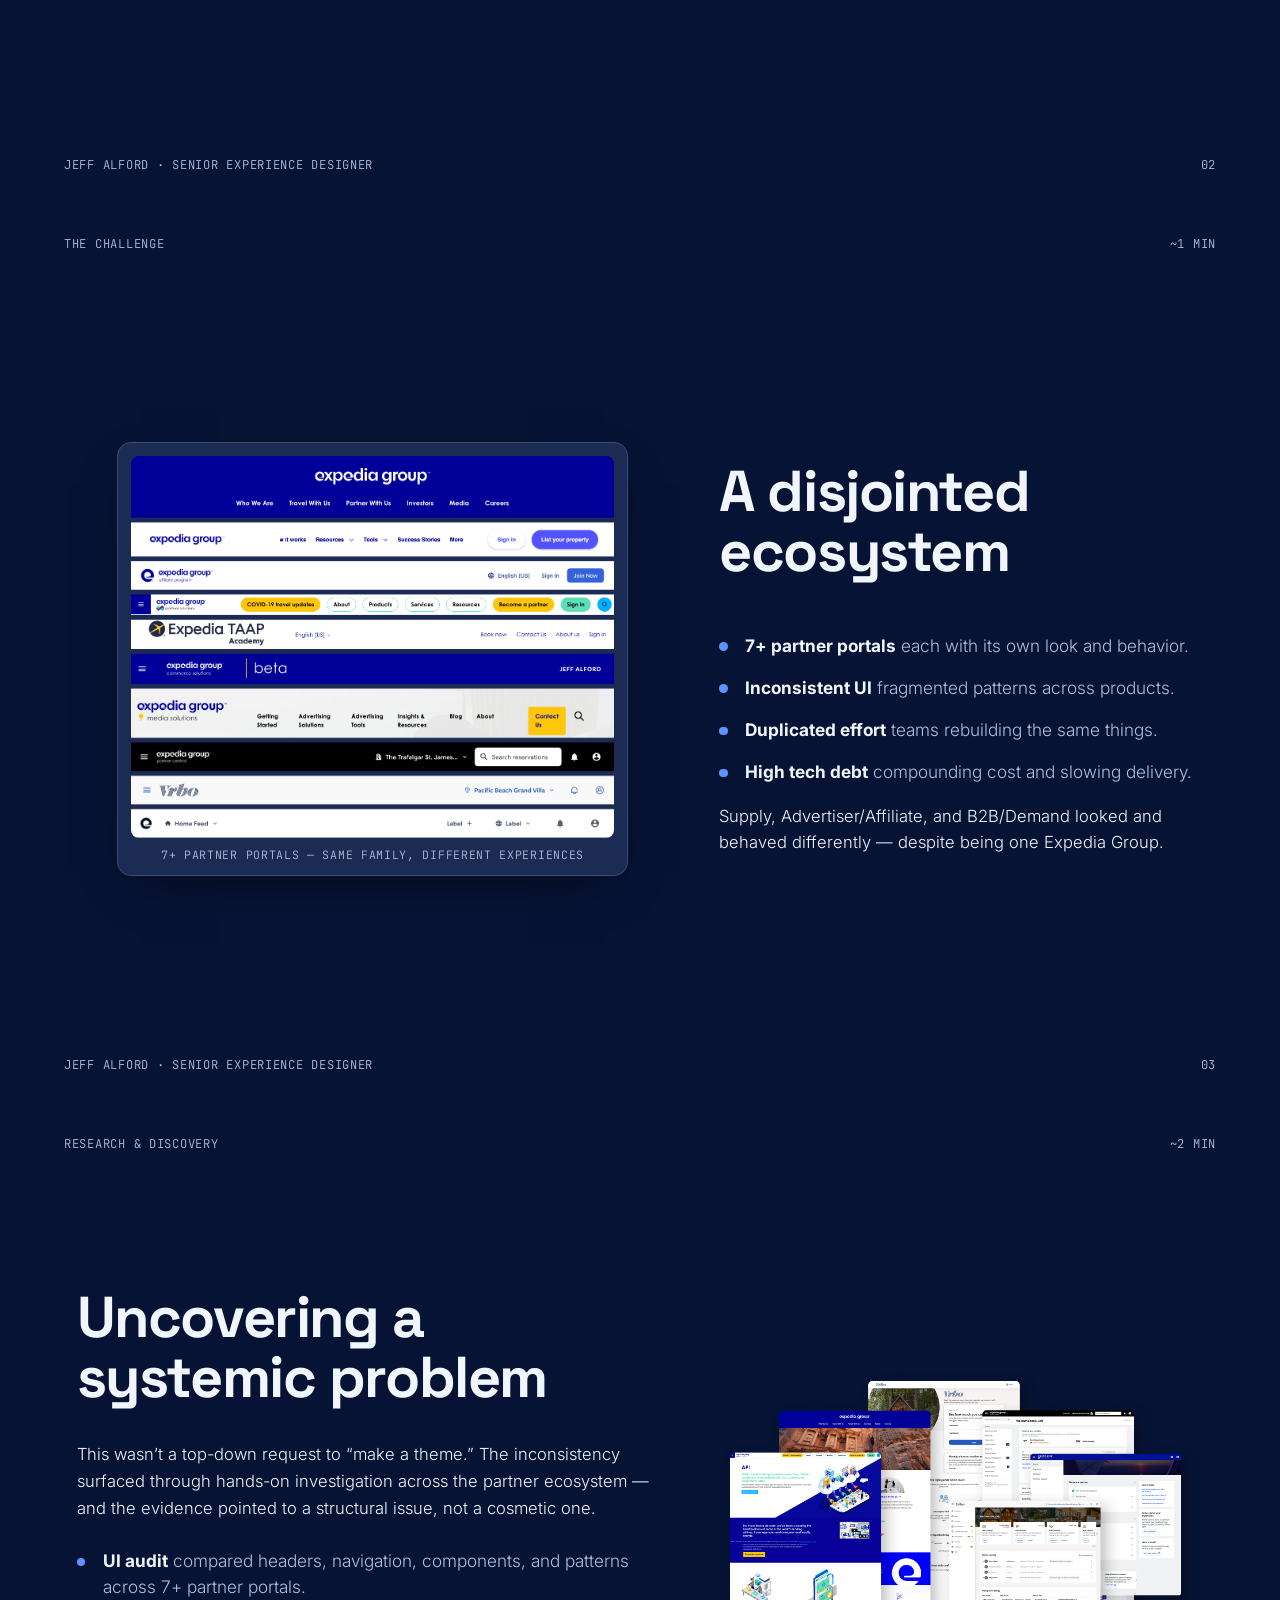
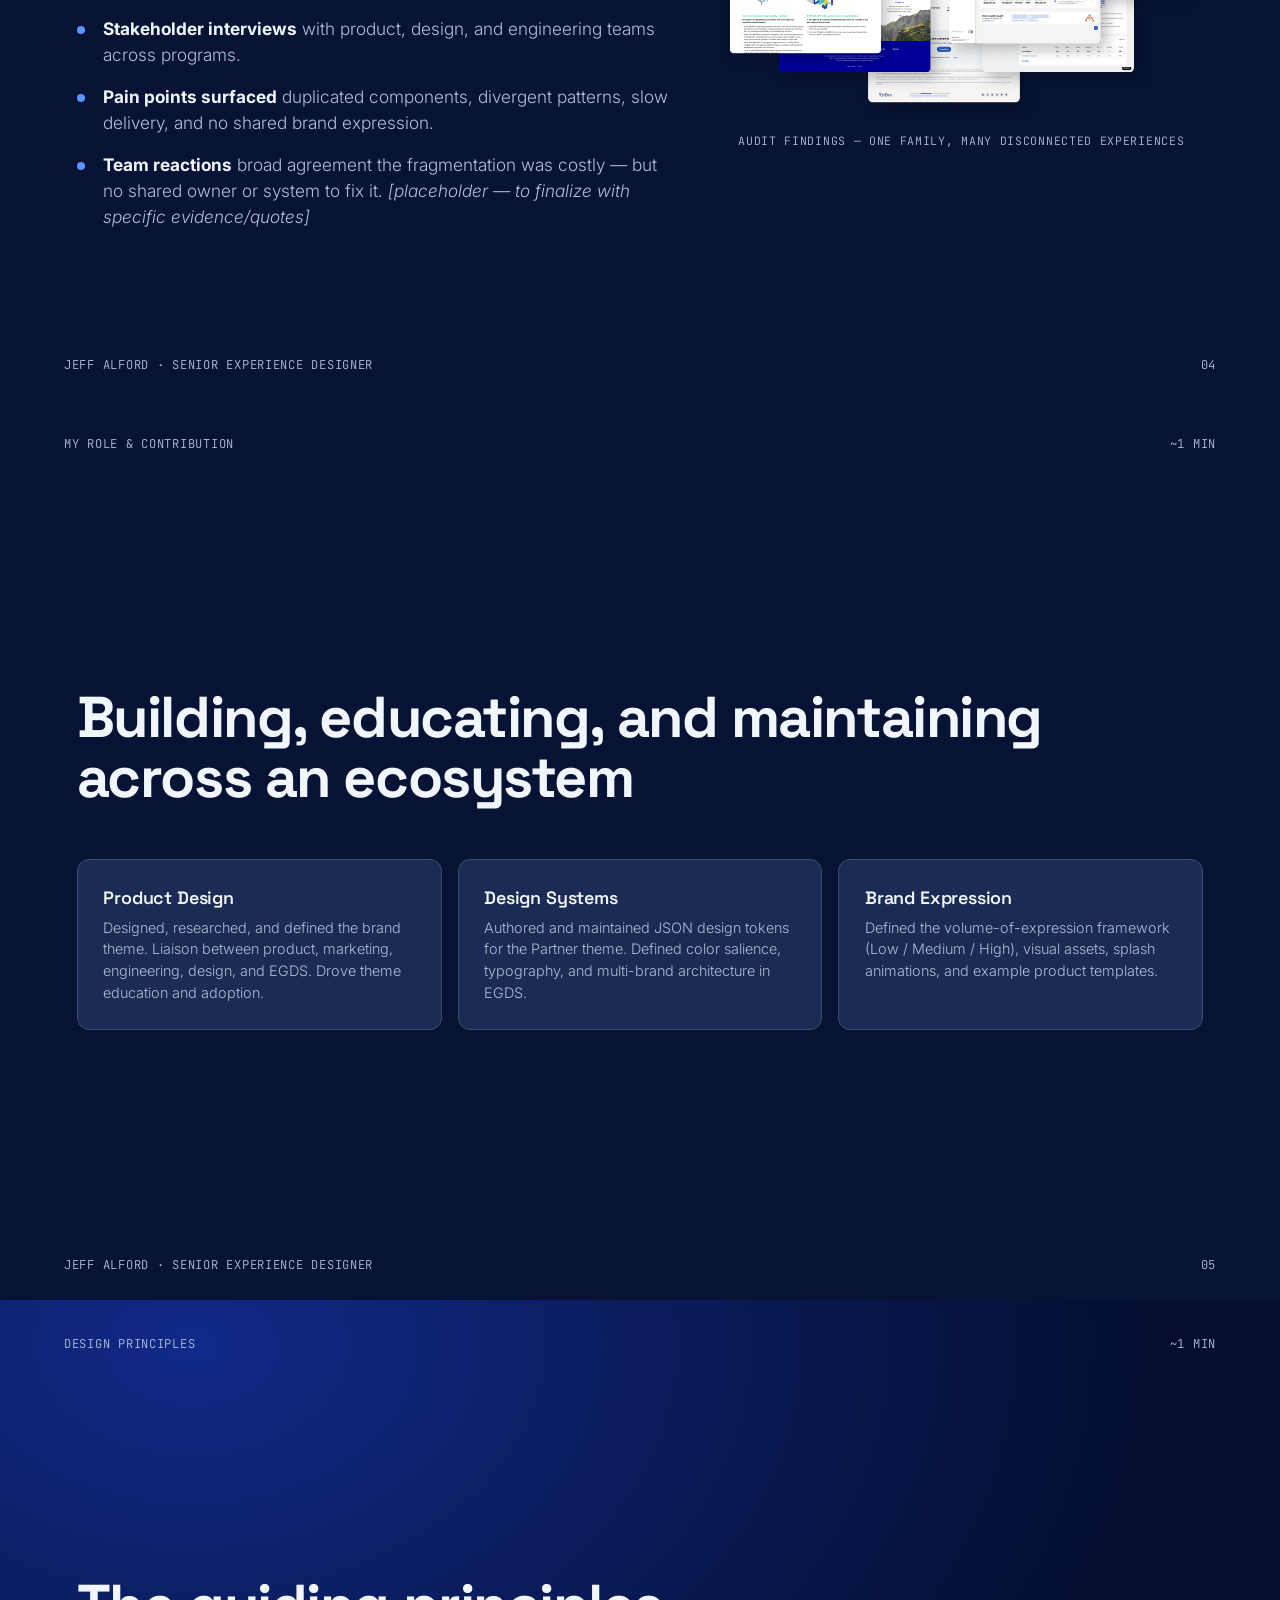
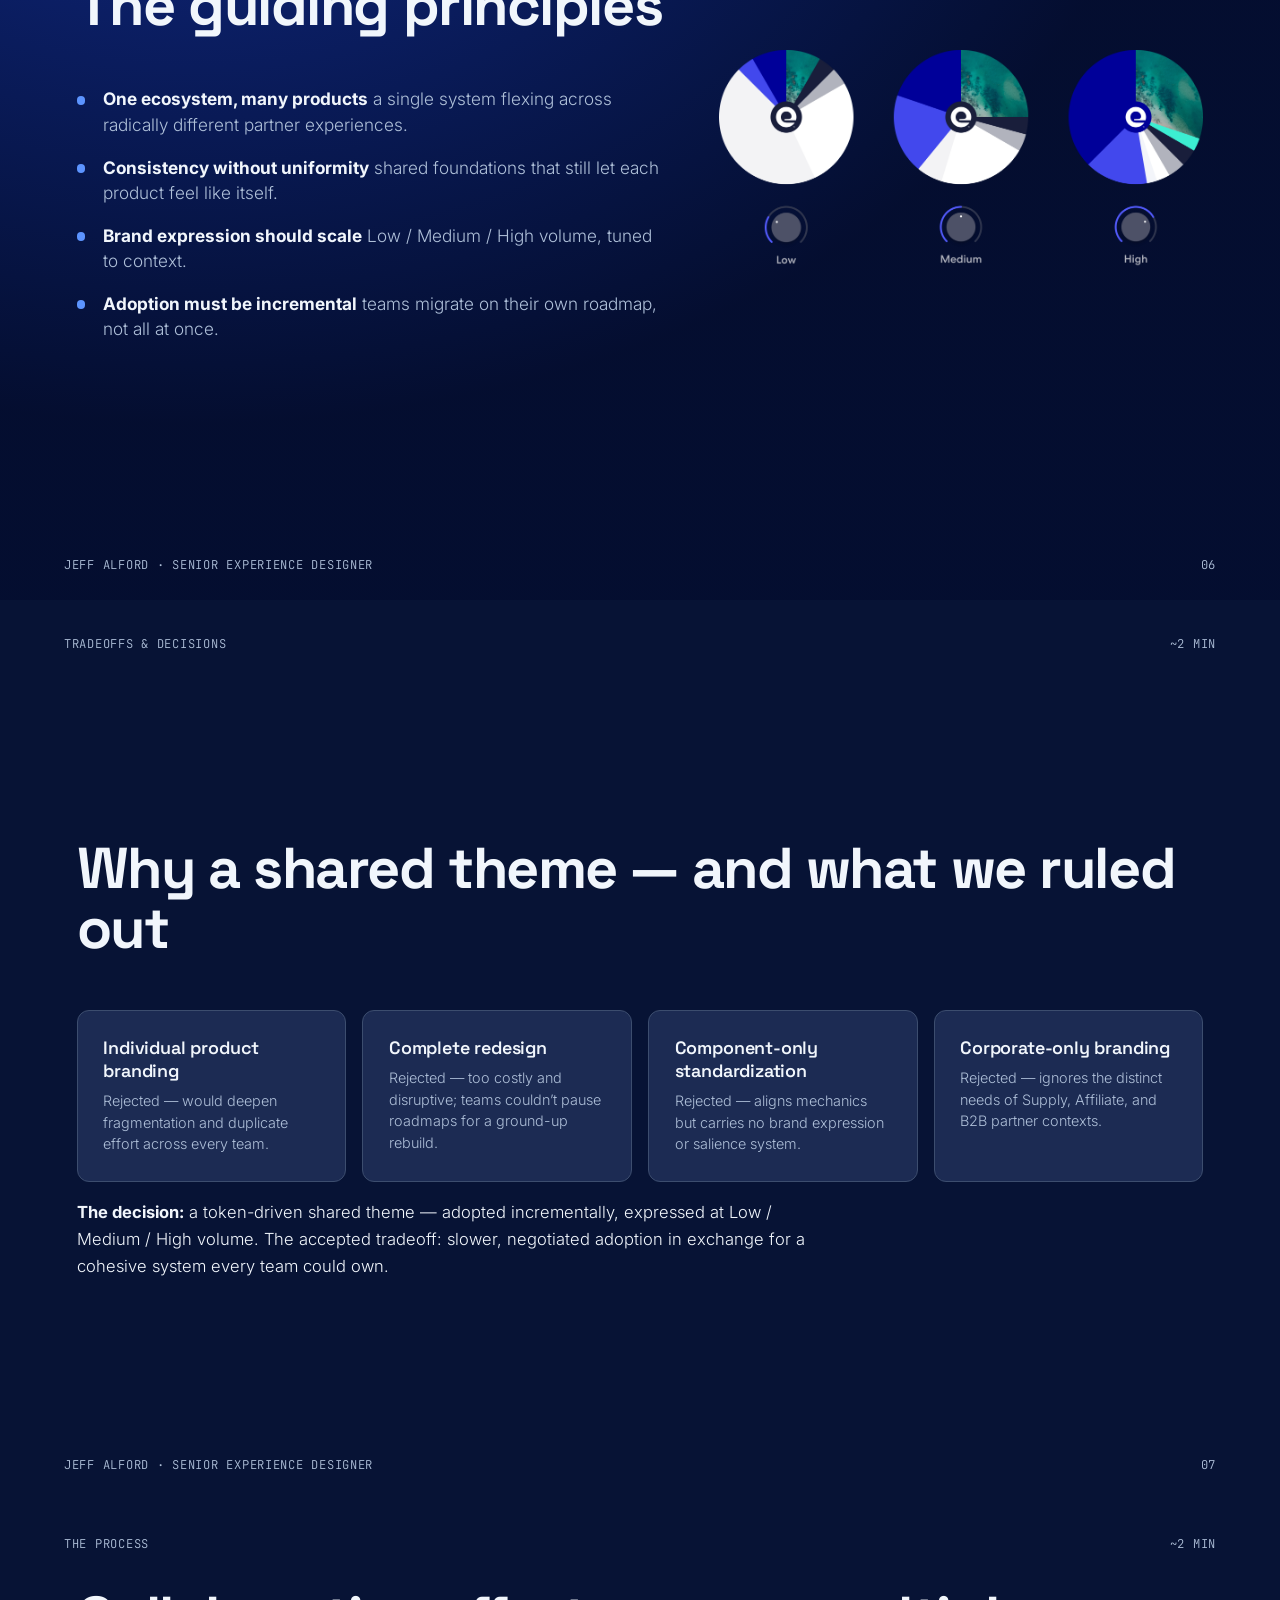
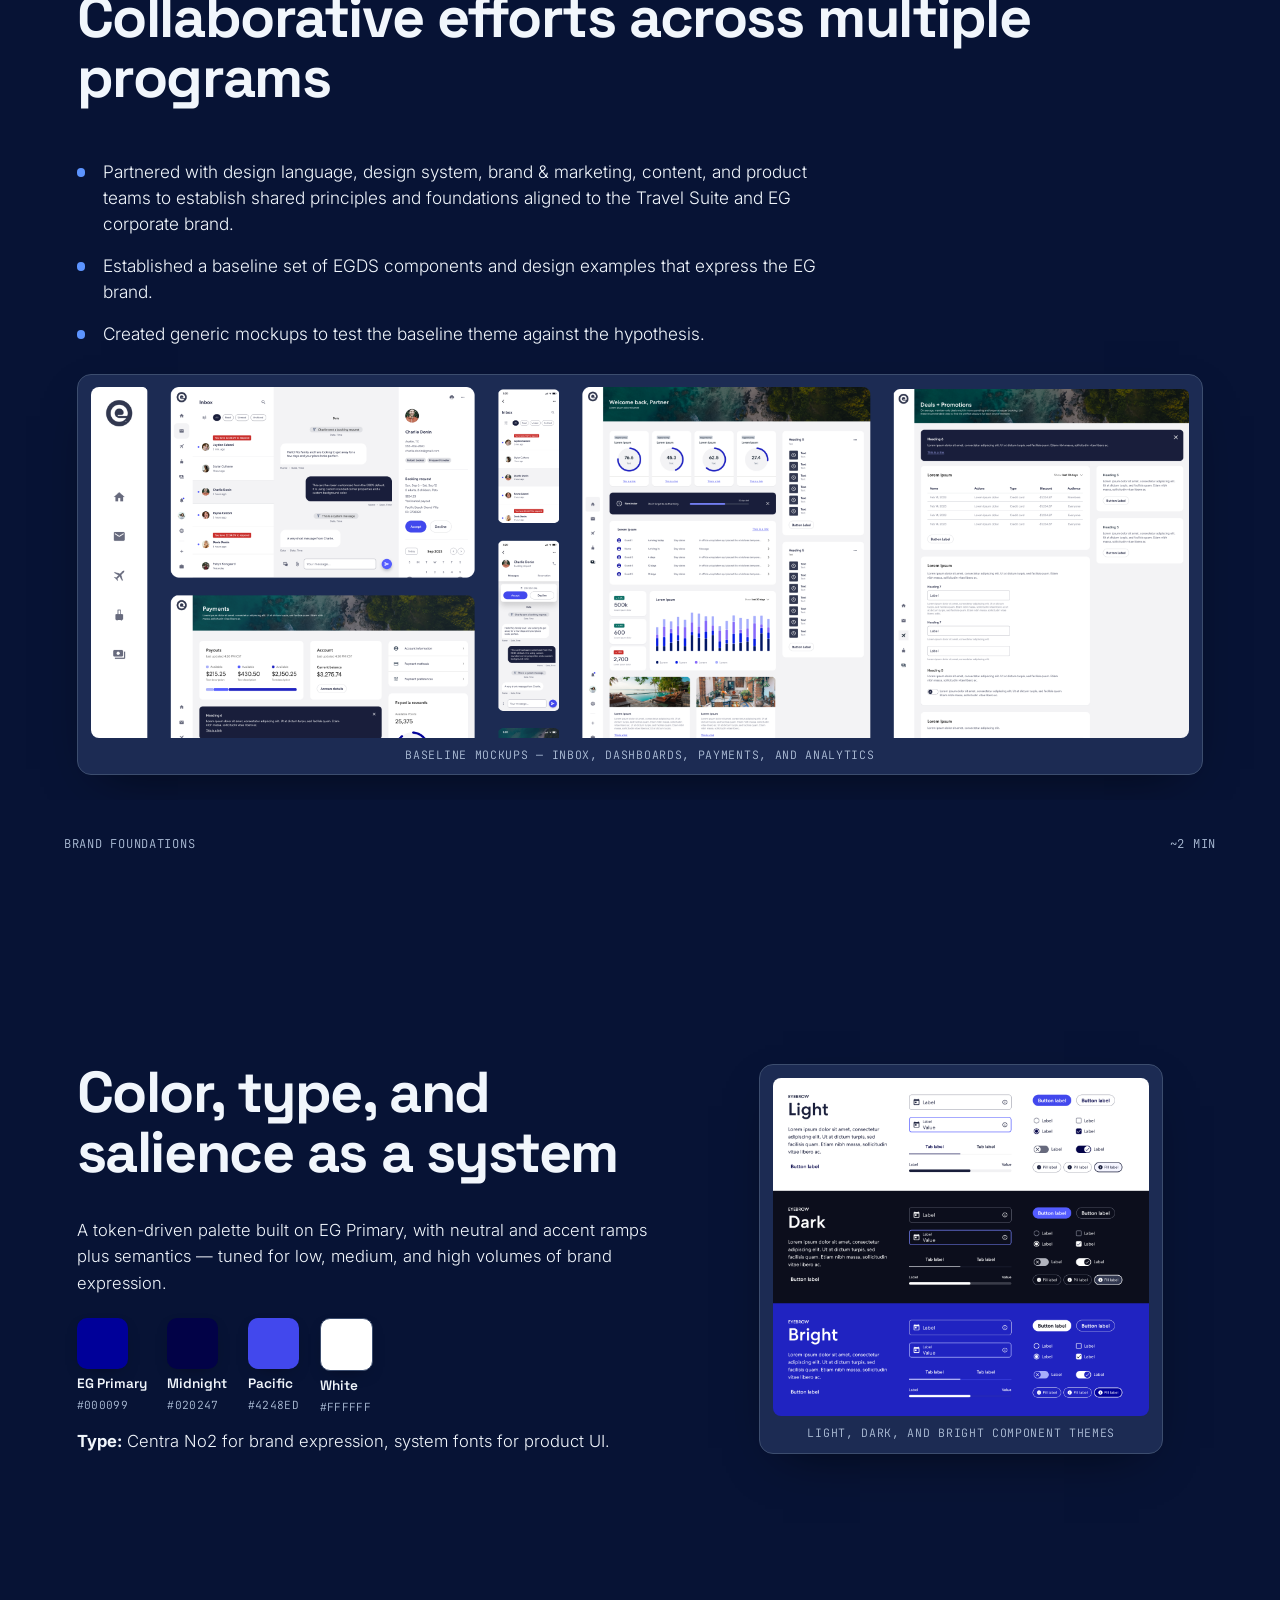
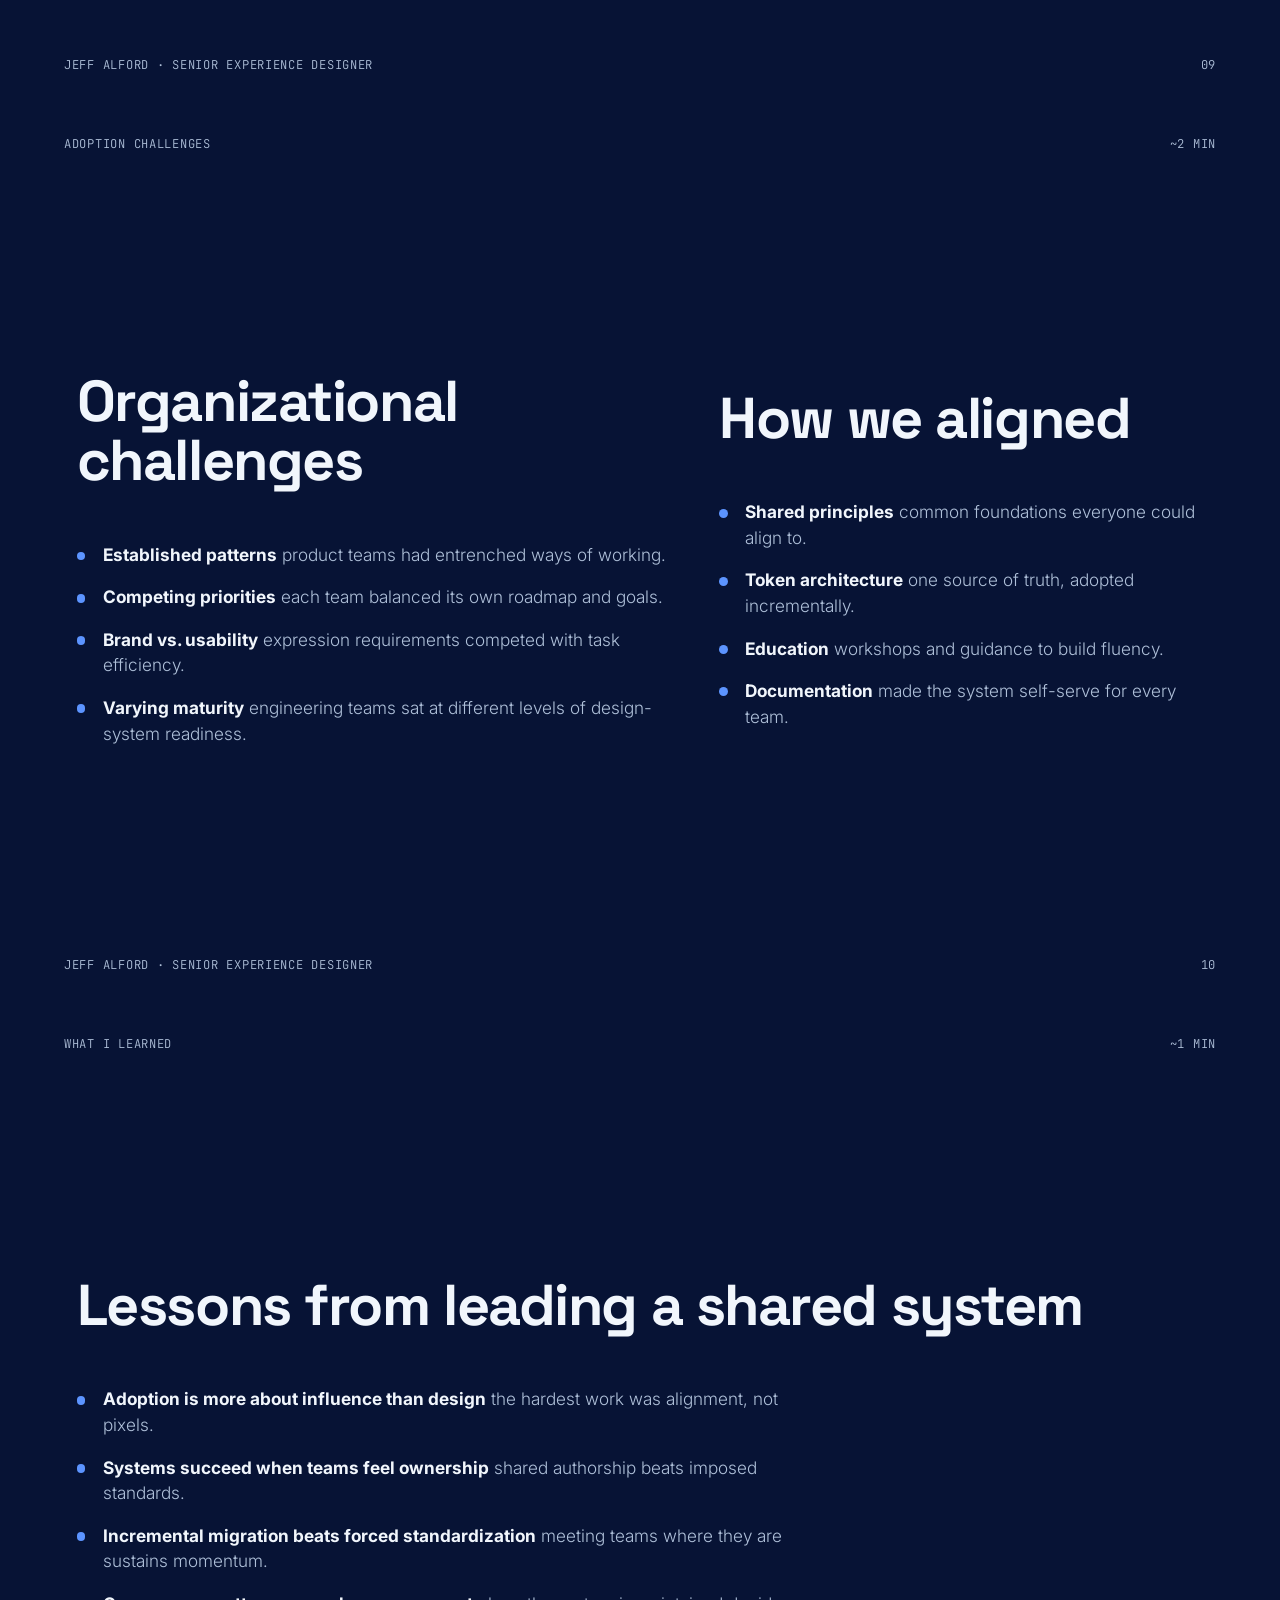
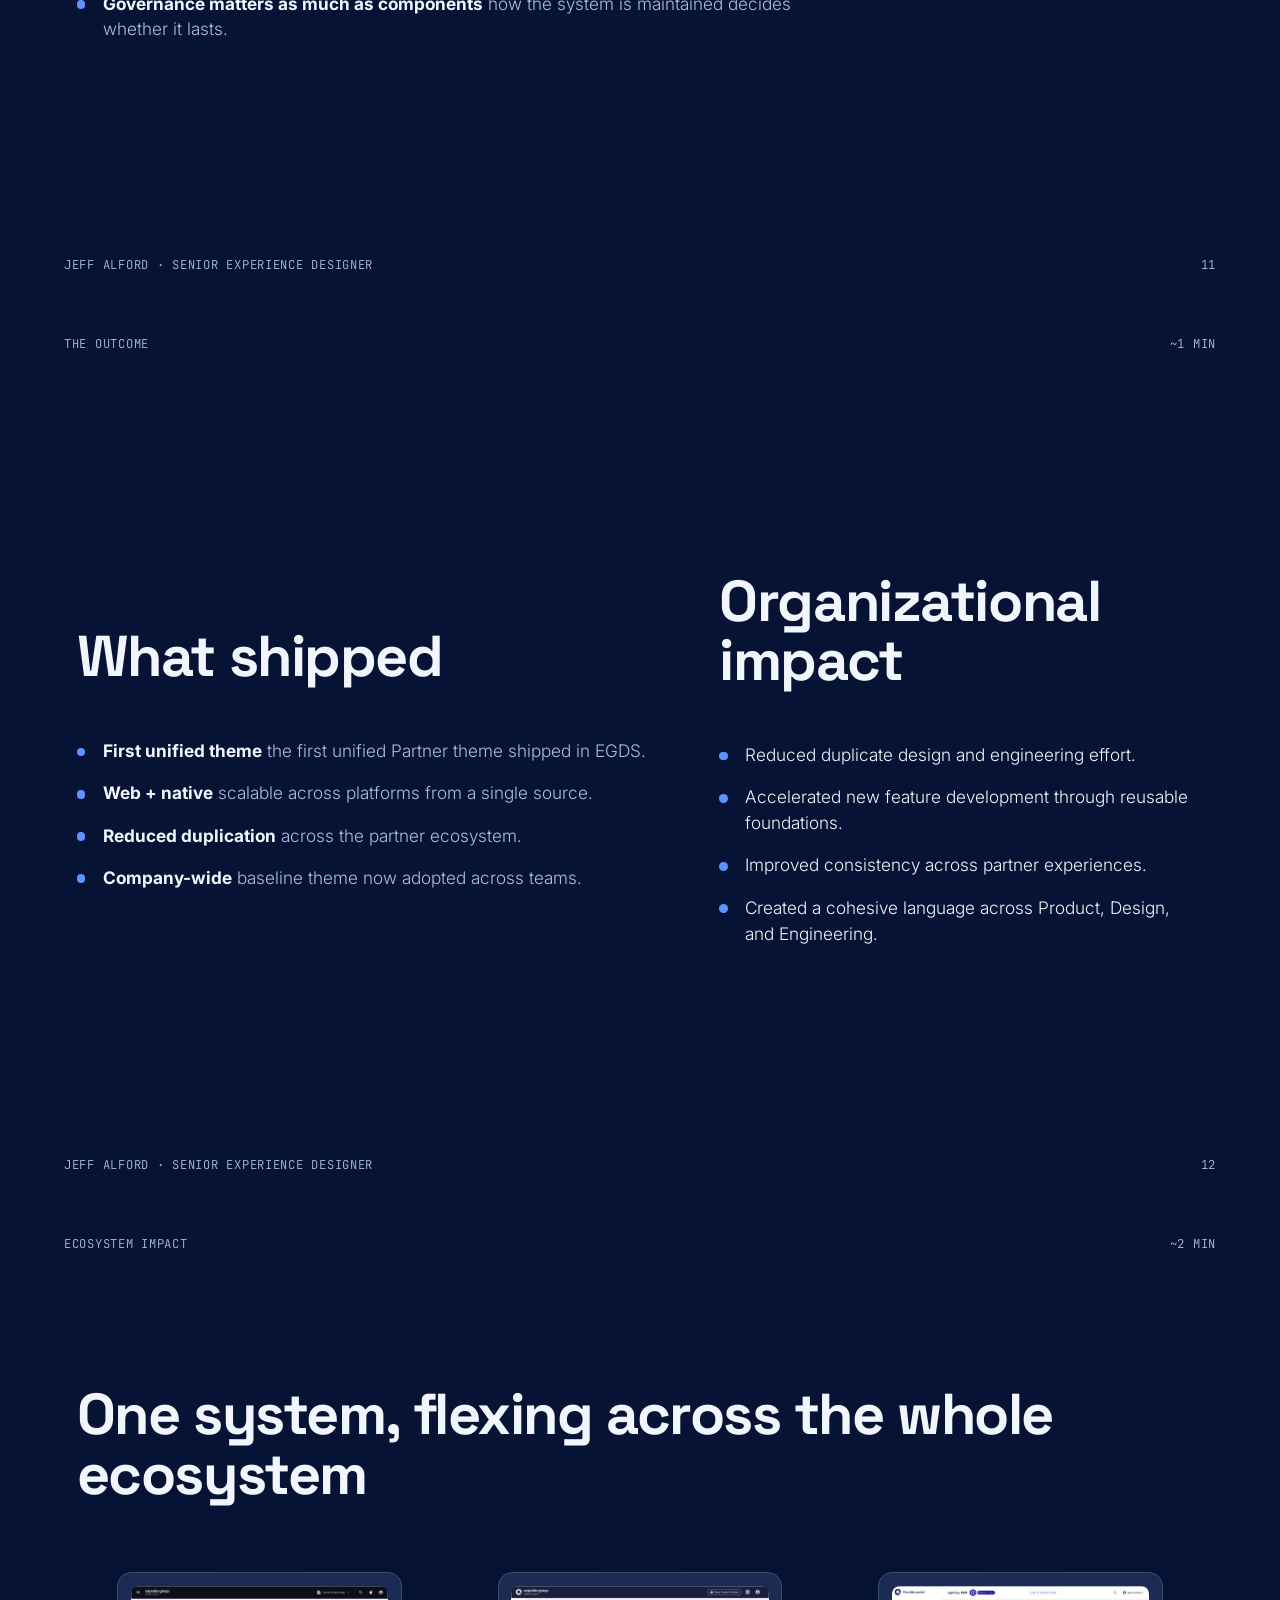
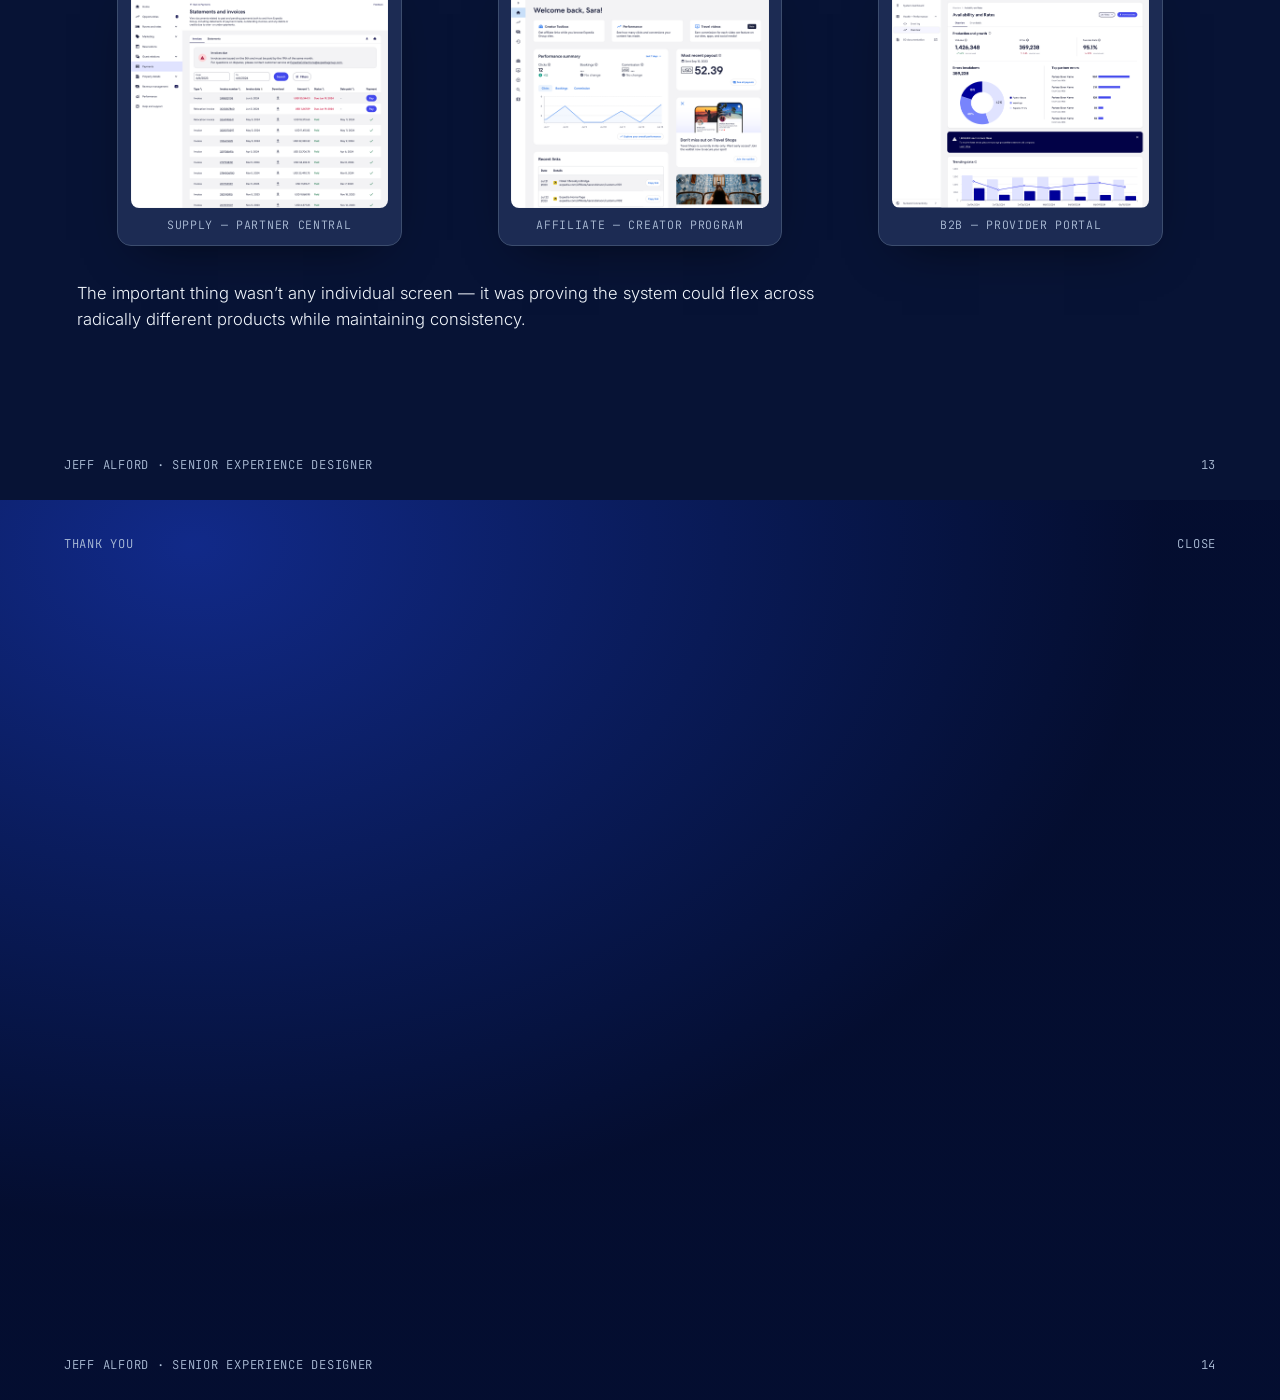
==== commit b5139c8c: "Update case-study-eg-partner.html" ====
--- a/case-study-eg-partner.html
+++ b/case-study-eg-partner.html
@@ -528,7 +528,7 @@
     <div class="body">
       <div class="split">
         <div>
-        <h2 class="section reveal d1">The principles guiding the system</h2>
+        <h2 class="section reveal d1">The guiding principles</h2>
         <ul class="bullets reveal d2">
           <li><strong>One ecosystem, many products</strong> <span>a single system flexing across radically different partner experiences.</span></li>
           <li><strong>Consistency without uniformity</strong> <span>shared foundations that still let each product feel like itself.</span></li>
